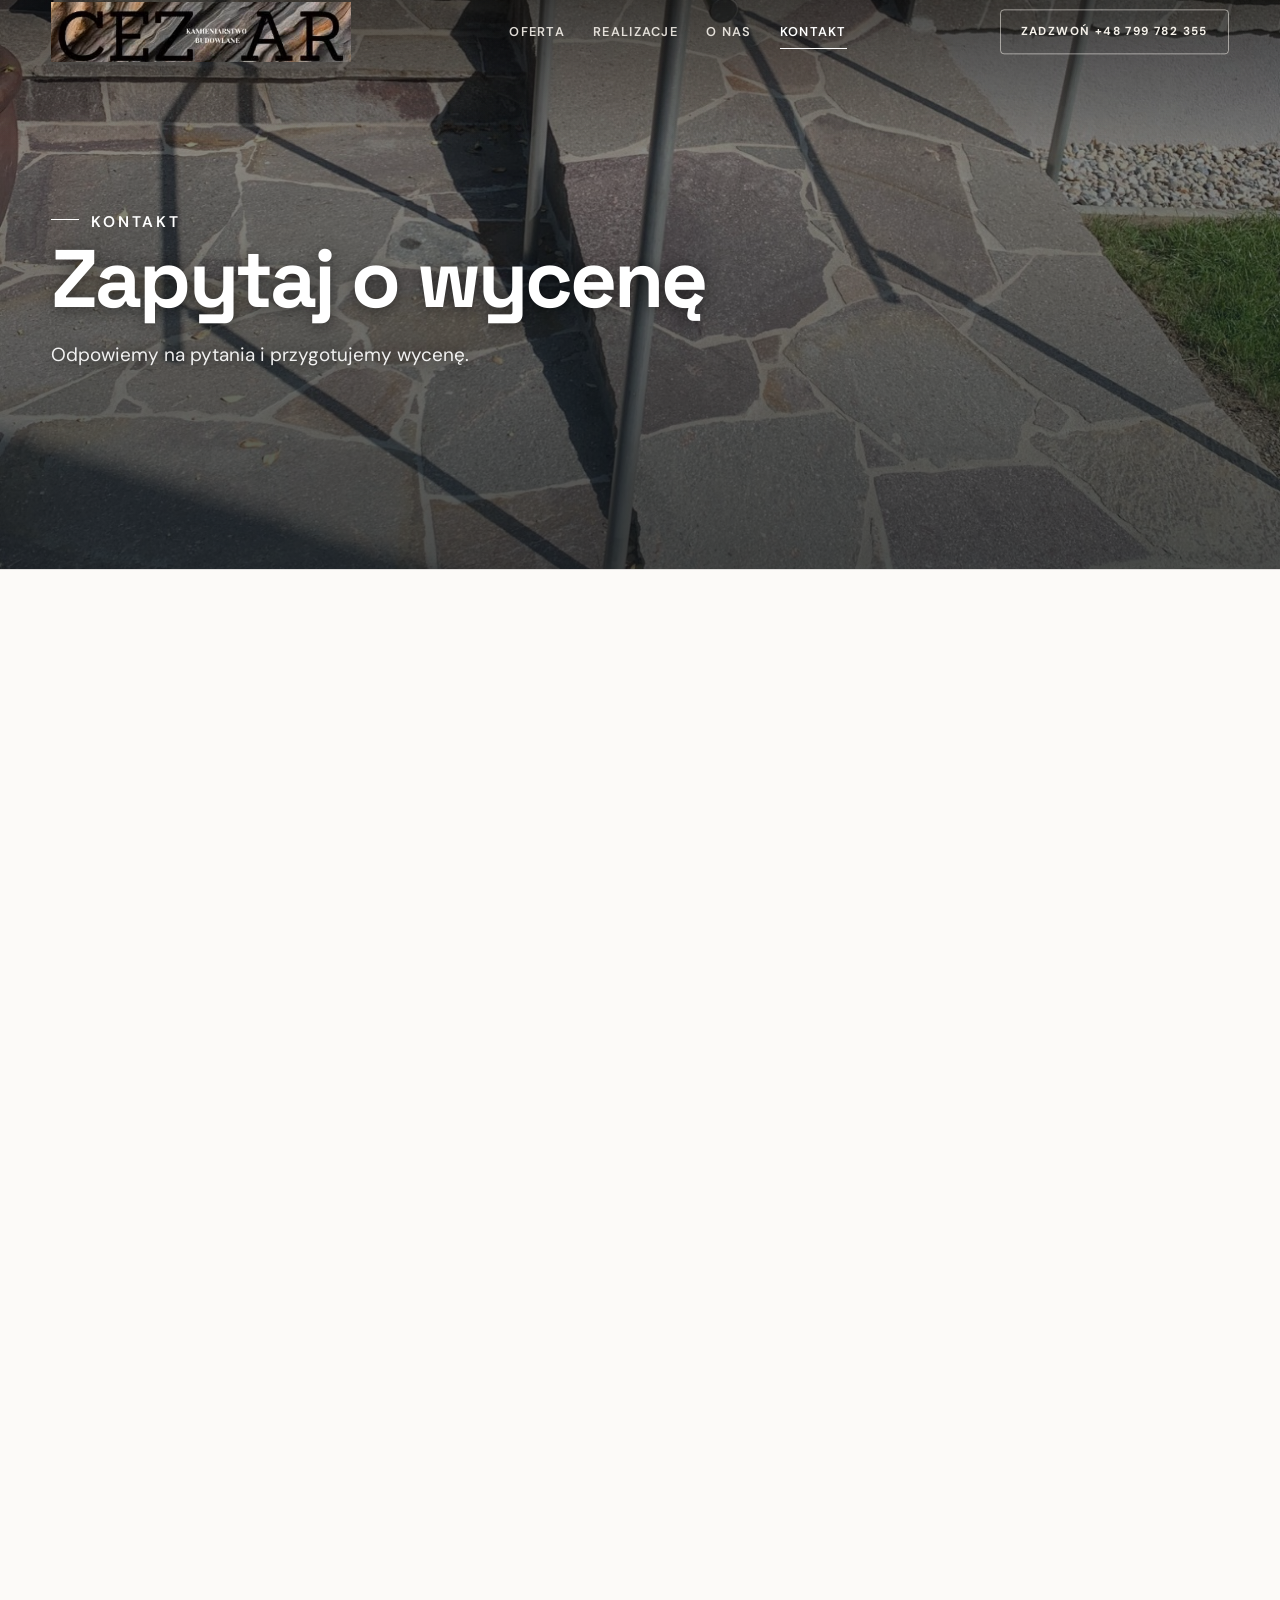
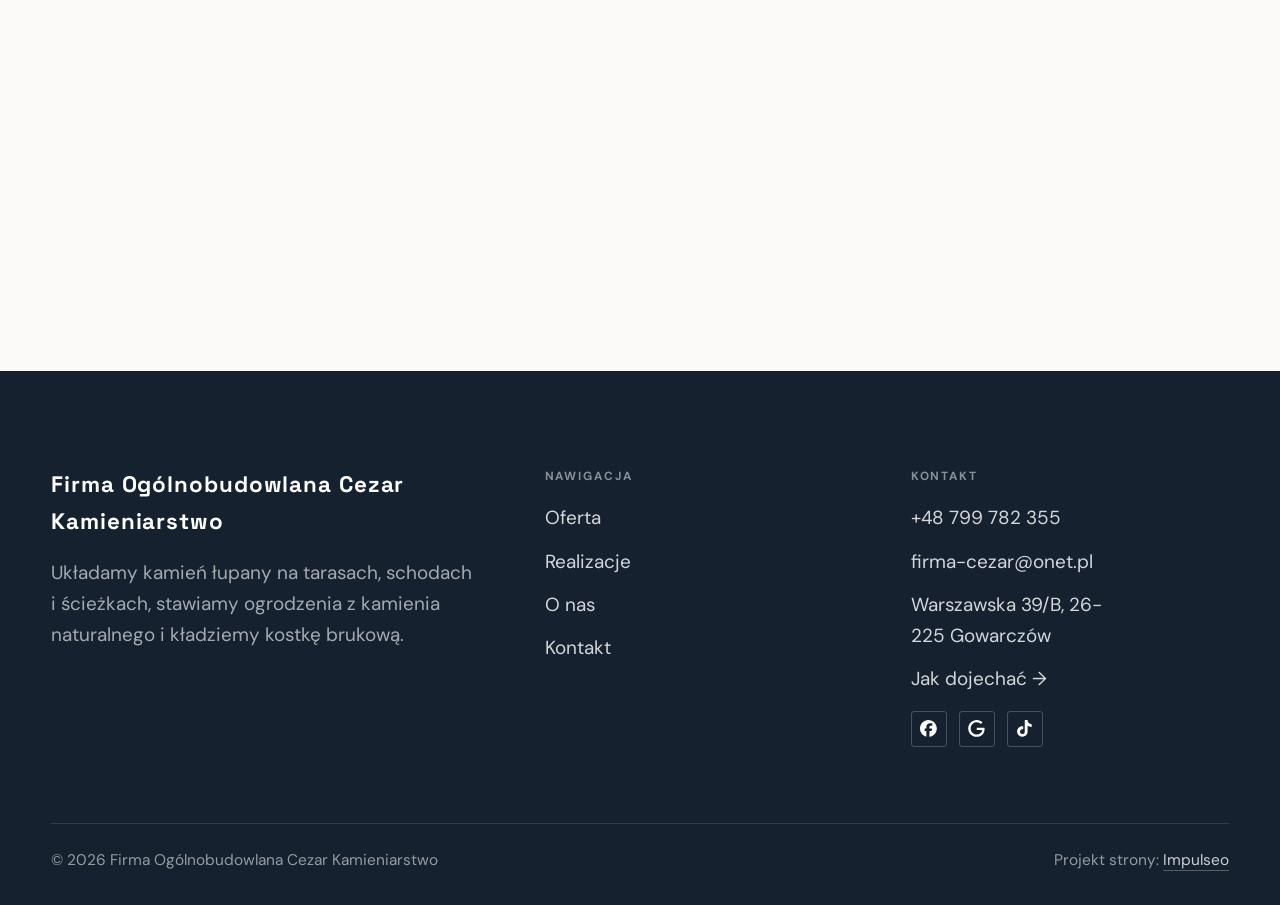
==== kontakt.html @ d4492fe6 "Strona demo: firma-ogolnobudowlana-cezar-kamieniarstwo" ====
<!DOCTYPE html>
<html lang="pl">
<head>
<meta charset="UTF-8">
<meta name="viewport" content="width=device-width, initial-scale=1.0">
<title>Kontakt - Firma Ogólnobudowlana Cezar Kamieniarstwo</title>
<meta name="description" content="Kontakt Firma Ogólnobudowlana Cezar Kamieniarstwo - Warszawska 39/B, 26-225 Gowarczów">
<link rel="canonical" href="https://kris20032.github.io/firma-ogolnobudowlana-cezar-kamieniarstwo/kontakt.html">
<meta name="robots" content="noindex, nofollow">
<meta property="og:type" content="website">
<meta property="og:locale" content="pl_PL">
<meta property="og:site_name" content="Firma Ogólnobudowlana Cezar Kamieniarstwo">
<meta property="og:title" content="Kontakt - Firma Ogólnobudowlana Cezar Kamieniarstwo">
<meta property="og:description" content="Kontakt Firma Ogólnobudowlana Cezar Kamieniarstwo - Warszawska 39/B, 26-225 Gowarczów">
<meta property="og:url" content="https://kris20032.github.io/firma-ogolnobudowlana-cezar-kamieniarstwo/kontakt.html">
<meta property="og:image" content="https://kris20032.github.io/firma-ogolnobudowlana-cezar-kamieniarstwo/img/og.jpg">
<meta property="og:image:width" content="1200">
<meta property="og:image:height" content="630">
<meta name="twitter:card" content="summary_large_image">
<link rel="preconnect" href="https://fonts.googleapis.com">
<link rel="preconnect" href="https://fonts.gstatic.com" crossorigin>
<link href="https://fonts.googleapis.com/css2?family=Space+Grotesk:wght@500;600;700&family=DM+Sans:opsz,wght@9..40,400;9..40,500;9..40,600&display=swap" rel="stylesheet">
<link rel="stylesheet" href="assets/styles.css?v=8db942ab">
</head>
<body>

<header class="nav">
  <div class="wrap nav-inner">
    <a class="brand brand-has-logo" href="index.html"><img class="brand-logo" src="img/logo.png" alt="Firma Ogólnobudowlana Cezar Kamieniarstwo" width="968" height="194" decoding="async"></a>
    <nav class="nav-links">
      <a href="oferta.html">Oferta</a>
      <a href="realizacje.html">Realizacje</a>
      <a href="o-nas.html">O nas</a>
      <a href="kontakt.html" class="active" aria-current="page">Kontakt</a>
      <a href="tel:+48799782355" class="btn btn-accent">Zadzwoń +48 799 782 355</a>
    </nav>
    <button class="nav-toggle" aria-label="Menu"><span></span><span></span><span></span></button>
  </div>
</header>

<main>
<section class="pagehead">
  <img src="img/ph4.jpg" alt="Firma Ogólnobudowlana Cezar Kamieniarstwo - Zapytaj o wycenę" width="1536" height="960" decoding="async">
  <div class="wrap">
    <span class="eyebrow">Kontakt</span>
    <h1>Zapytaj o wycenę</h1>
    <p>Odpowiemy na pytania i przygotujemy wycenę.</p>
  </div>
</section>
<section>
  <div class="wrap contact-grid">
    <div class="reveal">
      <span class="eyebrow">Dane kontaktowe</span>
      <h2 style="margin:var(--space-4) 0 var(--space-6)">Firma Ogólnobudowlana Cezar Kamieniarstwo</h2>
      <div class="info-list">
        <div class="info-row"><div class="ic"><svg class="ico-tel" width="16" height="16" viewBox="0 0 24 24" fill="none" aria-hidden="true"><path d="M6.6 10.8a15.5 15.5 0 0 0 6.6 6.6l2.2-2.2a1 1 0 0 1 1-.24 11.4 11.4 0 0 0 3.6.58 1 1 0 0 1 1 1V20a1 1 0 0 1-1 1A17 17 0 0 1 3 4a1 1 0 0 1 1-1h3.5a1 1 0 0 1 1 1c0 1.25.2 2.46.58 3.6a1 1 0 0 1-.25 1l-2.23 2.2Z" fill="currentColor"/></svg></div><div><div class="lbl">Telefon</div><a class="val" href="tel:+48799782355">+48 799 782 355</a></div></div>
        <div class="info-row"><div class="ic"><svg class="ico-mail" width="16" height="16" viewBox="0 0 24 24" fill="none" aria-hidden="true"><rect x="3.2" y="5.5" width="17.6" height="13" rx="1.6" stroke="currentColor" stroke-width="1.6"/><path d="M4 7l8 6 8-6" stroke="currentColor" stroke-width="1.6" stroke-linecap="round" stroke-linejoin="round"/></svg></div><div><div class="lbl">E-mail</div><a class="val" href="mailto:firma-cezar@onet.pl">firma-cezar@onet.pl</a></div></div>
        <div class="info-row"><div class="ic"><svg class="ico-pin" width="16" height="16" viewBox="0 0 24 24" fill="none" aria-hidden="true"><path d="M12 21s7-6.1 7-11.5A7 7 0 0 0 5 9.5C5 14.9 12 21 12 21Z" stroke="currentColor" stroke-width="1.6" fill="none"/><circle cx="12" cy="9.5" r="2.4" fill="currentColor"/></svg></div><div><div class="lbl">Adres</div><div class="val">Warszawska 39/B, 26-225 Gowarczów</div></div></div>
      </div>
    </div>
    <div class="reveal">
      <form class="form" action="https://formsubmit.co/firma-cezar@onet.pl" method="POST">
        <input type="hidden" name="_subject" value="Zapytanie ze strony Firma Ogólnobudowlana Cezar Kamieniarstwo">
        <input type="hidden" name="_captcha" value="false">
        <input type="hidden" name="_template" value="table">
        <div class="fld"><label for="name">Imię / firma</label><input id="name" name="name" type="text" placeholder="np. Jan Kowalski" required></div>
        <div class="fld"><label for="email">E-mail</label><input id="email" name="email" type="email" placeholder="adres@email.pl" required></div>
        <div class="fld"><label for="phone">Telefon</label><input id="phone" name="phone" type="tel" placeholder="+48 ..."></div>
        <div class="fld"><label for="msg">Czego dotyczy zapytanie?</label><textarea id="msg" name="message" placeholder="Napisz krótko, w czym możemy pomóc" required></textarea></div>
        <button type="submit" class="btn btn-accent" style="width:100%;justify-content:center">Wyślij zapytanie <span class="arr">→</span></button>
        <p class="note">Wiadomość trafi bezpośrednio do nas. Można też zadzwonić: +48 799 782 355.</p>
      </form>
    </div>
  </div>
</section>
<section style="padding-top:0">
  <div class="wrap reveal">
    <iframe class="map" title="Firma Ogólnobudowlana Cezar Kamieniarstwo - Gowarczów" src="https://maps.google.com/maps?q=51.2853944%2C20.440972&z=15&output=embed" loading="lazy" referrerpolicy="no-referrer-when-downgrade"></iframe>
  </div>
</section>
</main>

<footer>
  <div class="wrap">
    <div class="foot-grid">
      <div class="foot-brand">
        <div class="name">Firma Ogólnobudowlana Cezar Kamieniarstwo</div>
        <p>Układamy kamień łupany na tarasach, schodach i ścieżkach, stawiamy ogrodzenia z kamienia naturalnego i kładziemy kostkę brukową.</p>
      </div>
      <div class="foot-col">
        <h4>Nawigacja</h4>
        <a href="oferta.html">Oferta</a>
        <a href="realizacje.html">Realizacje</a>
        <a href="o-nas.html">O nas</a>
        <a href="kontakt.html">Kontakt</a>
      </div>
      <div class="foot-col">
        <h4>Kontakt</h4>
        <a href="tel:+48799782355">+48 799 782 355</a>
        <a href="mailto:firma-cezar@onet.pl">firma-cezar@onet.pl</a>
        <p>Warszawska 39/B, 26-225 Gowarczów</p>
        <a href="https://maps.google.com/?cid=1547100328100105745&g_mp=Cidnb29nbGUubWFwcy5wbGFjZXMudjEuUGxhY2VzLlNlYXJjaFRleHQQAhgEIAA" target="_blank" rel="noopener">Jak dojechać →</a>
      <div class="foot-soc">
        <a class="soc" href="https://www.facebook.com/p/Firma-Og%C3%B3lnobudowlana-Cezar-100077722001214/" target="_blank" rel="noopener" aria-label="Facebook - Firma Ogólnobudowlana Cezar Kamieniarstwo"><svg viewBox="0 0 24 24" aria-hidden="true" focusable="false"><path d="M9.101 23.691v-7.98H6.627v-3.667h2.474v-1.58c0-4.085 1.848-5.978 5.858-5.978.401 0 .955.042 1.468.103a8.68 8.68 0 0 1 1.141.195v3.325a8.623 8.623 0 0 0-.653-.036 26.805 26.805 0 0 0-.733-.009c-.707 0-1.259.096-1.675.309a1.686 1.686 0 0 0-.679.622c-.258.42-.374.995-.374 1.752v1.297h3.919l-.386 2.103-.287 1.564h-3.246v8.245C19.396 23.238 24 18.179 24 12.044c0-6.627-5.373-12-12-12s-12 5.373-12 12c0 5.628 3.874 10.35 9.101 11.647Z" fill="currentColor"/></svg></a>
        <a class="soc" href="https://maps.google.com/?cid=1547100328100105745&g_mp=Cidnb29nbGUubWFwcy5wbGFjZXMudjEuUGxhY2VzLlNlYXJjaFRleHQQAhgEIAA" target="_blank" rel="noopener" aria-label="Google - Firma Ogólnobudowlana Cezar Kamieniarstwo"><svg viewBox="0 0 24 24" aria-hidden="true" focusable="false"><path d="M12.48 10.92v3.28h7.84c-.24 1.84-.853 3.187-1.787 4.133-1.147 1.147-2.933 2.4-6.053 2.4-4.827 0-8.6-3.893-8.6-8.72s3.773-8.72 8.6-8.72c2.6 0 4.507 1.027 5.907 2.347l2.307-2.307C18.747 1.44 16.133 0 12.48 0 5.867 0 .307 5.387.307 12s5.56 12 12.173 12c3.573 0 6.267-1.173 8.373-3.36 2.16-2.16 2.84-5.213 2.84-7.667 0-.76-.053-1.467-.173-2.053H12.48z" fill="currentColor"/></svg></a>
        <a class="soc" href="https://www.tiktok.com/@firmacezar" target="_blank" rel="noopener" aria-label="TikTok - Firma Ogólnobudowlana Cezar Kamieniarstwo"><svg viewBox="0 0 24 24" aria-hidden="true" focusable="false"><path d="M12.525.02c1.31-.02 2.61-.01 3.91-.02.08 1.53.63 3.09 1.75 4.17 1.12 1.11 2.7 1.62 4.24 1.79v4.03c-1.44-.05-2.89-.35-4.2-.97-.57-.26-1.1-.59-1.62-.93-.01 2.92.01 5.84-.02 8.75-.08 1.4-.54 2.79-1.35 3.94-1.31 1.92-3.58 3.17-5.91 3.21-1.43.08-2.86-.31-4.08-1.03-2.02-1.19-3.44-3.37-3.65-5.71-.02-.5-.03-1-.01-1.49.18-1.9 1.12-3.72 2.58-4.96 1.66-1.44 3.98-2.13 6.15-1.72.02 1.48-.04 2.96-.04 4.44-.99-.32-2.15-.23-3.02.37-.63.41-1.11 1.04-1.36 1.75-.21.51-.15 1.07-.14 1.61.24 1.64 1.82 3.02 3.5 2.87 1.12-.01 2.19-.66 2.77-1.61.19-.33.4-.67.41-1.06.1-1.79.06-3.57.07-5.36.01-4.03-.01-8.05.02-12.07z" fill="currentColor"/></svg></a>
      </div>
      </div>
    </div>
    <div class="foot-bot">
      <span>© 2026 Firma Ogólnobudowlana Cezar Kamieniarstwo</span>
      <span>Projekt strony: <a class="foot-credit" href="https://impulseo.pl" target="_blank" rel="noopener">Impulseo</a></span>
    </div>
  </div>
</footer>
<div class="sticky-call"><a class="sc-call" href="tel:+48799782355"><svg class="ico-tel" width="16" height="16" viewBox="0 0 24 24" fill="none" aria-hidden="true"><path d="M6.6 10.8a15.5 15.5 0 0 0 6.6 6.6l2.2-2.2a1 1 0 0 1 1-.24 11.4 11.4 0 0 0 3.6.58 1 1 0 0 1 1 1V20a1 1 0 0 1-1 1A17 17 0 0 1 3 4a1 1 0 0 1 1-1h3.5a1 1 0 0 1 1 1c0 1.25.2 2.46.58 3.6a1 1 0 0 1-.25 1l-2.23 2.2Z" fill="currentColor"/></svg> Zadzwoń</a><a class="sc-quote" href="kontakt.html">Zobacz nasze realizacje</a></div>
<div class="demo-wazne" data-do="2026-11-16" data-cykl="3" hidden><svg class="dw-ico" width="13" height="13" viewBox="0 0 24 24" fill="none" aria-hidden="true"><circle cx="12" cy="12" r="8.6" stroke="currentColor" stroke-width="1.8"/><path d="M12 7.2V12l3.3 2" stroke="currentColor" stroke-width="1.8" stroke-linecap="round"/></svg><span class="dw-txt"></span></div>

<script src="assets/main.js"></script>
</body>
</html>
---- assets/styles.css ----
/* ============================================================
   STOLBASZ — premium, architektoniczny B2B fit-out
   Jasna paleta, zero brązu. System wg premium-web-craft.
   Projekt strony: Impulseo (impulseo.pl)
   ============================================================ */

:root{
  /* PALETA — jasna, architektoniczna, chłodna */
  --paper:#F4F6F8;          /* główne tło */
  --paper-2:#E7EBEF;        /* sekcje alternatywne (chłodny jasny szary) */
  --paper-3:#E7EBEF;        /* delikatne wypełnienia */
  --ink:#15212E;            /* tekst główny — chłodny grafit */
  --ink-soft:#243443;       /* nagłówki drugorzędne */
  --muted:#6B7785;          /* tekst poboczny */
  --line:rgba(21,33,46,.12);/* hairline */
  --accent:#E8A317;         /* stonowany petrol-slate — jedyny akcent */
  --accent-d:#C9870C;
  --accent-soft:rgba(232,163,23,.10);
  --dark:#15212E;           /* sekcje ciemne (stopka/CTA) */

  /* HOVER ZDJĘĆ — JEDEN standard dla całego silnika (decyzja K. 04.08.2026, artefakt z wariantami).
     AKTUALNE (K.+Szymon 09.08.2026, wybór z artefaktu 6 wariantów): zoom 1.05 przy 1.4s -
     przy tak długim czasie mocniejszy kadr NIE skacze, tylko „oddycha". Poprzedni standard
     (1.02 / .55s z 04.08) odbierany jako dynamiczny i szybki.
     Spoczynek lekko przygaszony, ale TYLKO tam, gdzie jest mysz (@media hover:hover) —
     na telefonie zdjęcia zostają w pełnej jasności. */
  --img-zoom:1.05;                   /* K.+Szymon 09.08: wariant F z artefaktu porównawczego */
  --img-rest:brightness(.95) saturate(.99);
  --img-hot:brightness(1.06) saturate(1.05);
  --img-dur:1.4s;                    /* K.+Szymon 09.08 (wariant F): powoli = elegancko */
  --img-ease:cubic-bezier(.16,.84,.44,1);  /* miękki ogon, efekt „oddychania" */

  /* ODSTĘPY — skala 4/8 */
  --space-1:4px; --space-2:8px; --space-3:12px; --space-4:16px; --space-5:24px;
  --space-6:32px; --space-7:48px; --space-8:64px; --space-9:96px; --space-10:128px;

  /* TYPOGRAFIA — fluid clamp() (skala podbita 16.07.2026: większe, czytelniejsze litery — uwaga Adama) */
  --text-sm:clamp(.9rem,.87rem + .12vw,1rem);
  --text-base:clamp(1.08rem,1.04rem + .18vw,1.2rem);
  --text-lg:clamp(1.24rem,1.15rem + .34vw,1.44rem);
  --text-h3:clamp(1.34rem,1.22rem + .55vw,1.66rem);
  --text-h2:clamp(2.1rem,1.66rem + 2.1vw,3.1rem);
  --text-h1:clamp(2.9rem,2.1rem + 4vw,5.1rem);

  /* PROMIENIE — architektoniczne, raczej ostre */
  --r-sm:3px; --r-md:6px; --r-lg:10px;

  /* RUCH */
  --ease:cubic-bezier(.25,.46,.45,.94); --dur:.24s;

  /* CIENIE — miękkie, warstwowe */
  --sh-sm:0 1px 2px rgba(16,24,32,.04), 0 2px 8px rgba(16,24,32,.05);
  --sh-md:0 2px 6px rgba(16,24,32,.05), 0 12px 28px -8px rgba(16,24,32,.12);
  --sh-lg:0 6px 14px rgba(16,24,32,.07), 0 26px 56px -18px rgba(16,24,32,.22);

  --hairline:1px solid var(--line);

  --font-display:'Space Grotesk','Inter',sans-serif;
  --font-body:'DM Sans','Inter',sans-serif;
}

*{box-sizing:border-box;margin:0;padding:0}
html{scroll-behavior:smooth}
body{
  font-family:var(--font-body);
  font-size:var(--text-base);
  line-height:1.65;
  color:var(--ink);
  background:var(--paper);
  -webkit-font-smoothing:antialiased;
  text-rendering:optimizeLegibility;
}
img{max-width:100%;height:auto;display:block}  /* height:auto = width/height z atrybutów trzyma proporcje (TOP#12) */
a{color:inherit;text-decoration:none}

.wrap{width:min(92%,1180px);margin-inline:auto}
section{padding-block:clamp(52px,6.5vw,96px)}

h1,h2,h3{font-family:var(--font-display);font-weight:700;line-height:1.08;letter-spacing:-.02em;color:var(--ink)}
h1{font-size:var(--text-h1);letter-spacing:-.035em}
h2{font-size:var(--text-h2);letter-spacing:-.025em}
h3{font-size:var(--text-h3)}
/* MIARA — długość wiersza. WCAG 2.2 SC 1.4.8: max 80 znaków; Butterick: 45–90.
   68ch daje realnie 72–78 znaków polskiego tekstu, czyli z zapasem pod granicą.
   Wcześniej limit miał TYLKO <p> — <li>, <blockquote> i <dd> nie miały żadnego,
   i to jedyny powód, dla którego 23 bloki na dwóch oddanych stronach jadą po
   83–106 znaków w wierszu (pomiar 07.08.2026, bramka `miara`).
   ⚠️ Listy i definicje ograniczamy TYLKO bez klasy: `ul`/`ol` z klasą to u nas
   układ (siatki kafli, menu), a nie tekst ciągły — tam miarę wyznacza układ. */
/* 60ch, nie 68ch (K. 10.08): po zmianie fontów na węższe kroje (DM Sans i spółka)
   w 68ch mieściło się ~90 znaków - bramka pikselowa słusznie zgłaszała przekroczenie
   granicy 80. Pomiar na żywej przeglądarce: 60ch = 90 znaków, 53ch = ~78 znaków, czyli normę WCAG 1.4.8. */
:root{ --miara:53ch }
p{max-width:min(100%,var(--miara))}
blockquote,
ul:not([class])>li, ol:not([class])>li,
dl:not([class])>dd{max-width:min(100%,var(--miara))}

/* ⚠️ Świadomie BEZ wyjątku `.tile p,.card p,.svc p{max-width:none}`, choć nasuwa się sam:
   te akapity BYŁY już ograniczone (stare `p{max-width:65ch}`), więc „wyjątek" nie odblokowałby
   niczego nowego — tylko ROZLUŹNIŁ stan sprzed zmiany na wszystkich demach naraz.
   `figcaption` żadna z reguł wyżej nie dotyczy, więc też nie potrzebuje zwolnienia. */

/* ŁAMANIE. `balance` wyrównuje długości wierszy w nagłówku, `pretty` pilnuje ostatniego
   wiersza akapitu, żeby nie został w nim jeden wyraz. Obsługiwane od Chrome 117 /
   Safari 17.5; starsze przeglądarki po prostu ignorują tę własność.
   `text-wrap:pretty` nie występowało dotąd ANI RAZ w silniku ani w repo klientów. */
h1,h2,h3,.lead,.lede{text-wrap:balance}
p,li,blockquote,dd{text-wrap:pretty}

.eyebrow{
  font-family:var(--font-body);
  font-size:var(--text-sm);
  font-weight:600;
  letter-spacing:.18em;
  text-transform:uppercase;
  color:var(--accent);
  display:inline-flex;align-items:center;gap:var(--space-3);
}
/* flex:none + margin-top = kreska trzyma się PIERWSZEJ linii. Wcześniej align-items:center
   centrowało ją względem całego bloku i przy zawinięciu (długi kicker typu
   „…WNĘTRZ · LESZNO · OD 2019") druga linia lądowała z brzydkim wcięciem. */
.eyebrow{align-items:flex-start}
.eyebrow>*,.eyebrow{text-wrap:balance}   /* dlugi kicker lamal sie na sierote typu samo „2019" w drugiej linii */
.eyebrow::before{content:"";width:28px;height:1px;background:var(--accent);display:inline-block;flex:none;margin-top:.62em}

.muted{color:var(--muted)}
.lead{font-size:var(--text-lg);line-height:1.55;color:var(--ink-soft);max-width:50ch}

/* ---------- BUTTONS ---------- */
.btn{
  display:inline-flex;align-items:center;gap:var(--space-2);
  font-weight:600;font-size:var(--text-sm);letter-spacing:.02em;
  padding:var(--space-4) var(--space-6);
  border-radius:var(--r-sm);
  transition:transform var(--dur) var(--ease),box-shadow var(--dur) var(--ease),background var(--dur) var(--ease);
  cursor:pointer;border:1px solid transparent;
}
.btn-accent{background:var(--accent);color:#fff;box-shadow:var(--sh-sm)}
.btn-accent:hover{background:var(--accent-d);transform:translateY(-2px);box-shadow:var(--sh-md)}
.btn-accent:active{transform:translateY(0);box-shadow:var(--sh-sm)}
.btn-ghost{background:transparent;color:var(--ink);border-color:var(--line)}
.btn-ghost:hover{border-color:var(--accent);color:var(--accent);transform:translateY(-2px)}
.btn-light{background:#fff;color:var(--ink);box-shadow:var(--sh-sm)}
.btn-light:hover{transform:translateY(-2px);box-shadow:var(--sh-md)}
.btn .arr{transition:transform var(--dur) var(--ease)}
.btn:hover .arr{transform:translateX(4px)}

/* ---------- NAV ---------- */
.nav{
  position:sticky;top:0;z-index:50;
  background:color-mix(in srgb,var(--paper) 88%,transparent);
  backdrop-filter:saturate(140%) blur(10px);
  border-bottom:var(--hairline);
}
.nav-inner{display:flex;align-items:center;justify-content:space-between;gap:var(--space-5);height:72px}
/* ANTY-NACHODZENIE (K. 05.08.2026): długa nazwa firmy + przycisk z pełnym numerem nie mieściły się w pasku
   i flex ściskał linki PONIŻEJ ich treści - "Kontakt" wchodził na ramkę "Zadzwoń +48 ...". Teraz ustępuje
   nazwa marki (skrót wielokropkiem), a menu i przycisk nigdy się nie kurczą ani nie zachodzą na siebie. */
.brand{display:flex;flex-direction:column;line-height:1;min-width:0;flex:0 1 auto}
.brand .name{font-family:var(--font-display);font-weight:800;font-size:1.35rem;letter-spacing:.04em;white-space:nowrap;overflow:hidden;text-overflow:ellipsis}
.brand .sub{font-size:.62rem;letter-spacing:.34em;text-transform:uppercase;color:var(--muted);margin-top:5px;white-space:nowrap;overflow:hidden;text-overflow:ellipsis}
.nav-links{display:flex;align-items:center;gap:var(--space-6);flex:0 0 auto}
.nav-links a{font-size:var(--text-sm);font-weight:500;color:var(--ink-soft);position:relative;padding-block:4px;white-space:nowrap;transition:color var(--dur) var(--ease)}
.nav-links a::after{content:"";position:absolute;left:0;bottom:0;width:0;height:1.5px;background:var(--accent);transition:width var(--dur) var(--ease)}
.nav-links a:hover,.nav-links a.active{color:var(--ink)}
.nav-links a:hover::after,.nav-links a.active::after{width:100%}
.nav-links .btn{padding:var(--space-2) var(--space-5)}
/* przyciski w nav: właściwy kolor (przebij .nav-links a) + bez podkreślenia */
.nav-links a.btn-accent{color:#fff}
.nav-links a.btn-ghost,.nav-links a.btn-light{color:var(--ink)}
/* CTA w pasku: NIE podkreślenie spod linków menu, ale ten sam przelatujący błysk,
   co na wszystkich innych przyciskach (zgłoszenie K. 13.08.2026 - „na hero jest efekt
   światła przechodzącego przez przycisk, na navbarze go nie ma, a mają być identyczne").
   Reguła `.nav-links a::after` jest silniejsza od `.btn::after`, więc trzeba jej
   geometrię wyzerować i wpisać połysk z nazwy - samo `display:none` gasiło efekt. */
.nav-links a.btn::after{
  display:block;content:"";position:absolute;inset:0;z-index:-1;pointer-events:none;
  width:auto;height:auto;border-radius:inherit;   /* kasuje geometrię podkreślenia (width:0;height:1.5px) */
  background:linear-gradient(100deg,transparent 32%,rgba(255,255,255,.20) 50%,transparent 68%);
  translate:-120% 0}
@media (prefers-reduced-motion:no-preference){
  .nav-links a.btn:hover::after{translate:120% 0;transition:translate .75s var(--mt-ease,cubic-bezier(.16,.84,.44,1))}
}
.nav-toggle{display:none;background:none;border:none;cursor:pointer;flex-direction:column;gap:5px;padding:8px}
.nav-toggle span{width:24px;height:2px;background:var(--ink);transition:var(--dur)}
/* Ciasny zakres MIĘDZY menu mobilnym a pełnym pulpitem: zbijamy odstępy i nazwę marki,
   żeby wszystko zmieściło się naturalnie, zanim w ogóle dojdzie do skracania wielokropkiem. */
@media(max-width:1280px) and (min-width:921px){
  .nav-links{gap:var(--space-4)}
  .nav-links .btn{padding:var(--space-2) var(--space-4)}
  .brand .name{font-size:1.15rem}
}

/* ---------- HERO (split) ---------- */
.hero{position:relative;overflow:hidden;border-bottom:var(--hairline)}
.hero-grid{display:grid;grid-template-columns:1.05fr .95fr;gap:clamp(24px,4vw,60px);align-items:center;
  padding-block:clamp(36px,4.5vw,64px)}
.hero-copy .eyebrow{margin-bottom:var(--space-5)}
.hero-copy h1{margin-bottom:var(--space-5)}
.hero-copy .lead{margin-bottom:var(--space-7)}
.hero-actions{display:flex;flex-wrap:wrap;gap:var(--space-4)}
.hero-art{position:relative;aspect-ratio:4/3;border-radius:var(--r-lg);overflow:hidden;box-shadow:var(--sh-lg)}
.hero-art img{width:100%;height:100%;object-fit:cover}
.hero-art::after{content:"";position:absolute;inset:0;background:linear-gradient(180deg,transparent 55%,rgba(18,24,28,.28))}
.hero-badge{position:absolute;left:var(--space-5);bottom:var(--space-5);z-index:2;
  background:rgba(252,252,251,.94);backdrop-filter:blur(4px);
  border-radius:var(--r-md);padding:var(--space-4) var(--space-5);box-shadow:var(--sh-md);max-width:78%}
.hero-badge strong{display:block;font-family:var(--font-display);font-size:1rem;letter-spacing:-.01em}
.hero-badge span{font-size:var(--text-sm);color:var(--muted)}

/* ---------- HERO duży / kinowy (strona główna) ---------- */
.hero-cine{position:relative;min-height:clamp(560px,82vh,840px);min-height:clamp(560px,82svh,840px);display:flex;align-items:center;overflow:hidden;border-bottom:var(--hairline)}
.hero-cine>img{position:absolute;inset:0;width:100%;height:100%;object-fit:cover;z-index:0}
.hero-cine::after{content:"";position:absolute;inset:0;z-index:1;
  background:linear-gradient(95deg,rgba(13,18,23,.86) 0%,rgba(13,18,23,.64) 32%,rgba(13,18,23,.24) 62%,rgba(13,18,23,.04) 100%)}
.hero-cine .wrap{position:relative;z-index:2;padding-block:var(--space-8)}
.hero-cine .hero-copy{max-width:660px}
.hero-cine .eyebrow{color:#fff;margin-bottom:var(--space-5)}
.hero-cine .eyebrow::before{background:#fff}
.hero-cine h1{color:#fff;margin-bottom:var(--space-5);font-size:clamp(2.9rem,2rem + 4.4vw,5.2rem);text-wrap:balance}
.hero-cine .lead{color:rgba(255,255,255,.92);max-width:48ch;margin-bottom:var(--space-7)}
.hero-cine .hero-actions{display:flex;flex-wrap:wrap;gap:var(--space-4)}
/* NISKIE OKNO (laptop z dokiem i paskami przeglądarki ma ~700-780 px wysokości widoku):
   H1 do 5.2rem + długi lead nie mieściły się i przyciski wypadały POD krawędź ekranu -
   klient widział stronę bez ani jednego CTA. Skalujemy w dół, zamiast przycinać treść. */
@media(min-width:821px) and (max-height:820px){
  .hero-cine{min-height:clamp(520px,94svh,780px)}
  .hero-cine .wrap{padding-block:var(--space-6)}
  .hero-cine h1{font-size:clamp(2.2rem,1.5rem + 2.6vw,3.6rem);margin-bottom:var(--space-4)}
  .hero-cine .eyebrow{margin-bottom:var(--space-4)}
  .hero-cine .lead{margin-bottom:var(--space-5);max-width:44ch}
}
@media(max-width:680px){
  .hero-cine{min-height:clamp(520px,76vh,640px);min-height:clamp(520px,76svh,640px);align-items:flex-end}
  .hero-cine::after{background:linear-gradient(0deg,rgba(13,18,23,.9) 6%,rgba(13,18,23,.45) 55%,rgba(13,18,23,.25) 100%)}
  .hero-cine .wrap{padding-bottom:var(--space-9)}
  /* TELEFON (~90% oglądających): lead potrafił zająć 8 linii i zepchnąć CTA poza pierwszy ekran.
     Zwężamy interlinię i skalę - treści nie ucinamy, bo to ona sprzedaje. */
  .hero-cine .lead{font-size:.98rem;line-height:1.5;margin-bottom:var(--space-5)}
  .hero-cine .eyebrow{font-size:.72rem;letter-spacing:.13em;margin-bottom:var(--space-4)}
  .hero-cine .eyebrow::before{width:20px}
  .hero-cine h1{margin-bottom:var(--space-4)}
}

/* full-bleed hero variant (podstrony) */
.pagehead{position:relative;min-height:46vh;min-height:46svh;display:flex;align-items:flex-end;overflow:hidden;border-bottom:var(--hairline)}
.pagehead img{position:absolute;inset:0;width:100%;height:100%;object-fit:cover}
/* 10.08.2026 (decyzja K.): mocniejsze przyciemnienie + cień pod tekstem. Bramka mierzyła na
   nagłówkach podstron 3,38-3,43:1 przy wymaganych 4,5 — jasne zdjęcie (hala, śnieg, niebo)
   podchodziło pod biały tekst. Zdjęcia klientów są różne, więc kontrast musi dawać WARSTWA,
   a nie szczęśliwy dobór kadru. */
.pagehead::after{content:"";position:absolute;inset:0;background:linear-gradient(180deg,rgba(18,24,28,.40),rgba(18,24,28,.76))}
.pagehead .wrap{position:relative;z-index:2;padding-block:var(--space-9);color:#fff}
.pagehead h1{color:#fff;max-width:18ch;text-shadow:0 2px 16px rgba(0,0,0,.55)}
.pagehead .eyebrow{color:#fff}
.pagehead .eyebrow::before{background:#fff}
.pagehead p{color:rgba(255,255,255,.92);margin-top:var(--space-4);max-width:54ch;text-shadow:0 1px 12px rgba(0,0,0,.5)}

/* ---------- STRIP (pasek skrótów / liczby) ---------- */
.strip{background:var(--dark);color:#fff}
/* PASEK HASEŁ — standard 04.08.2026 (decyzja K.): 5 haseł w JEDNYM rzędzie, tekst WYŚRODKOWANY,
   węższe marginesy boczne niż reszta strony (pasek ma iść szerzej), równe wysokości kolumn. */
.strip .wrap{width:min(96%,1440px);display:grid;grid-template-columns:repeat(5,1fr);
  gap:var(--space-5);padding-block:var(--space-7);align-items:stretch}
.strip .item .k{font-family:var(--font-display);font-size:clamp(1.05rem,.82rem + .85vw,1.55rem);
  font-weight:800;letter-spacing:-.02em;color:#fff;line-height:1.18;text-wrap:balance}
.strip .item .v{font-size:var(--text-sm);color:rgba(255,255,255,.66);margin-top:var(--space-2);line-height:1.4}
.strip .item{border-left:2px solid var(--accent);padding-inline:var(--space-4);
  text-align:center;display:flex;flex-direction:column;justify-content:center}
/* liczba kolumn = liczba haseł, żeby ostatnie nie zostawało samo w drugim rzędzie.
   Klasę n-N nadaje multipage.py; domyślnie (bez klasy) pasek jest 5-kolumnowy. */
.strip.n-2 .wrap{grid-template-columns:repeat(2,1fr)}
.strip.n-3 .wrap{grid-template-columns:repeat(3,1fr)}
.strip.n-4 .wrap{grid-template-columns:repeat(4,1fr);gap:var(--space-6)}
.strip.n-4 .item .k{font-size:clamp(1.3rem,1rem + 1.1vw,2rem)}
.strip.n-6 .wrap{grid-template-columns:repeat(6,1fr);gap:var(--space-4)}
.strip.n-6 .item .k{font-size:clamp(.98rem,.8rem + .7vw,1.35rem)}
/* równe łamanie: zamiast "długa linia + jedno słowo" obie linie zbliżonej długości */
.strip .item .k{text-wrap:balance}

/* ---------- SECTION HEAD ---------- */
.head{max-width:48rem;margin-bottom:var(--space-8)}
.head.center{margin-inline:auto;text-align:center}
.head .eyebrow{margin-bottom:var(--space-4)}
.head h2{margin-bottom:var(--space-4)}
.head p{color:var(--muted);font-size:var(--text-lg);line-height:1.55}
.head.center p{margin-inline:auto}

/* ---------- INTRO SPLIT ---------- */
.split{display:grid;grid-template-columns:.92fr 1.08fr;gap:clamp(28px,5vw,80px);align-items:center}
.split.rev{grid-template-columns:1.08fr .92fr}
.split.rev .split-art{order:-1}
.split-art{position:relative;aspect-ratio:5/4;border-radius:var(--r-lg);overflow:hidden;box-shadow:var(--sh-lg)}
.split-art img{width:100%;height:100%;object-fit:cover}
.split-copy h2{margin-bottom:var(--space-5)}
.split-copy p+p{margin-top:var(--space-4)}
.split-copy .btn{margin-top:var(--space-6)}

/* ---------- SERVICES (zakres) ---------- */
.svc-grid{display:grid;grid-template-columns:repeat(auto-fit,minmax(280px,1fr));gap:var(--space-5)}
.svc{background:#fff;border:var(--hairline);border-radius:var(--r-md);padding:var(--space-7) var(--space-6);
  transition:transform var(--dur) var(--ease),box-shadow var(--dur) var(--ease),border-color var(--dur) var(--ease);
  position:relative;overflow:hidden}
.svc::before{content:"";position:absolute;left:0;top:0;width:3px;height:0;background:var(--accent);transition:height var(--dur) var(--ease)}
.svc:hover{transform:translateY(-4px);box-shadow:var(--sh-md);border-color:transparent}
.svc:hover::before{height:100%}
.svc .ic{font-family:var(--font-display);font-size:.8rem;font-weight:700;letter-spacing:.12em;color:var(--accent);margin-bottom:var(--space-4)}
.svc h3{margin-bottom:var(--space-3);font-size:1.22rem}
.svc p{color:var(--muted);font-size:var(--text-base);line-height:1.6}

/* big detailed service rows */
.svc-row{display:grid;grid-template-columns:.8fr 1.2fr;gap:clamp(20px,4vw,60px);align-items:center;padding-block:var(--space-8)}
.svc-row+.svc-row{border-top:var(--hairline)}
.svc-row.rev{grid-template-columns:1.2fr .8fr}
/* Naprzemienny układ wierszy oferty: co drugi wiersz ma zdjęcie po PRAWEJ.
   Było `order:-1` — martwy kod, bo zdjęcie i tak jest pierwszym dzieckiem w HTML,
   więc wszystkie wiersze wyglądały identycznie (zdjęcie zawsze z lewej), a `rev`
   zmieniało tylko szerokość kolumn. Znalezione 29.07.2026 przy różnicowaniu kierunków
   animacji (pomiar pozycji: art.mid 390/502 przy row.mid 756 — zawsze lewa strona). */
.svc-row.rev .svc-row-art{order:2}
.svc-row-art{aspect-ratio:4/3;border-radius:var(--r-md);overflow:hidden;box-shadow:var(--sh-md)}
.svc-row-art img{width:100%;height:100%;object-fit:cover}
.svc-row h3{font-size:1.5rem;margin-bottom:var(--space-4)}
.svc-row .num{font-family:var(--font-display);font-size:.85rem;font-weight:700;letter-spacing:.14em;color:var(--accent);display:block;margin-bottom:var(--space-3)}
.svc-row ul{list-style:none;margin-top:var(--space-4);display:flex;flex-direction:column;gap:var(--space-2)}
.svc-row li{position:relative;padding-left:var(--space-5);color:var(--muted);font-size:var(--text-base)}
.svc-row li::before{content:"";position:absolute;left:0;top:.62em;width:8px;height:1px;background:var(--accent)}

/* ---------- GALLERY (realizacje) ---------- */
.gallery{display:grid;grid-template-columns:repeat(12,1fr);gap:var(--space-4);grid-auto-rows:200px}
/* GALERIA MASONRY — pionowe zdjęcia (portrety beauty/wellness) bez przycinania: kolumny, height auto */
.gallery-masonry{column-count:3;column-gap:var(--space-4)}
@media(max-width:900px){.gallery-masonry{column-count:2}}
@media(max-width:560px){.gallery-masonry{column-count:1}}
.gallery-masonry .m-tile{break-inside:avoid;margin:0 0 var(--space-4);padding:0;position:relative;overflow:hidden;border-radius:var(--r-md);border:1px solid var(--line)}
.gallery-masonry .m-tile img{width:100%;height:auto;display:block}
.gallery-masonry .m-tile .cap{position:absolute;left:0;right:0;bottom:0;padding:var(--space-4);color:#fff;background:linear-gradient(0deg,rgba(0,0,0,.55),transparent);font-size:var(--text-sm)}
.gallery-masonry .m-tile .cap small{display:block;font-weight:400;opacity:.78;letter-spacing:.04em;text-transform:uppercase;font-size:.66rem;margin-top:3px}
.tile{position:relative;overflow:hidden;border-radius:var(--r-md);box-shadow:var(--sh-sm);
  transition:transform var(--dur) var(--ease),box-shadow var(--dur) var(--ease)}
.tile img{width:100%;height:100%;object-fit:cover;
  transition:transform var(--img-dur) var(--img-ease),filter var(--img-dur) var(--img-ease)}
.tile:hover{box-shadow:var(--sh-md)}
.tile .cap{position:absolute;left:0;right:0;bottom:0;padding:var(--space-5) var(--space-4) var(--space-4);
  /* mocniejszy spad + cien pod tekstem: na JASNYCH zdjeciach klienta (biale fronty, sciany)
     slaby gradient dawal kontrast ~1.5:1 zamiast wymaganych 3.6:1 (bramka wygladu, 10.08.2026) */
  background:linear-gradient(transparent 10%,rgba(18,24,28,.55) 40%,rgba(18,24,28,.88) 68%,rgba(18,24,28,.99));color:#fff;
  text-shadow:0 1px 2px rgba(0,0,0,.85),0 2px 10px rgba(0,0,0,.55);
  font-size:var(--text-sm);font-weight:600;letter-spacing:.01em;
  opacity:0;transform:translateY(8px);transition:var(--dur) var(--ease)}
.tile:hover .cap{opacity:1;transform:translateY(0)}
.tile .cap small{display:block;font-weight:400;opacity:.78;letter-spacing:.04em;text-transform:uppercase;font-size:.66rem;margin-top:3px}
/* bento spans */
.t-wide{grid-column:span 6}
.t-tall{grid-column:span 6;grid-row:span 2}
.t-std{grid-column:span 6}
.t-third{grid-column:span 4}
.t-two3{grid-column:span 8}

/* ---------- TRUST / WIARYGODNOŚĆ ---------- */
.trust{background:var(--paper-2)}
.trust-grid{display:grid;grid-template-columns:repeat(auto-fit,minmax(240px,1fr));gap:var(--space-5);margin-top:var(--space-7)}
.trust-card{background:#fff;border-radius:var(--r-md);padding:var(--space-7) var(--space-6);box-shadow:var(--sh-sm);border-top:3px solid var(--accent)}
.trust-card .big{font-family:var(--font-display);font-size:clamp(1.8rem,1.3rem + 1.6vw,2.6rem);font-weight:800;letter-spacing:-.02em;color:var(--ink);line-height:1}
.trust-card h3{font-size:1.12rem;margin:var(--space-3) 0 var(--space-2)}
.trust-card p{color:var(--muted);font-size:var(--text-base);line-height:1.55}

/* ---------- CTA band ---------- */
.cta{background:var(--dark);color:#fff;position:relative;overflow:hidden}
/* telefon w CTA: na ciemnym tle biały (domyślnie), rodziny z JASNYM tłem CTA
   nadpisują to u siebie - wcześniej kolor siedział w stylu inline i wygrywał z rodziną. */
.cta .btn-ghost-cta{color:#fff;border-color:rgba(255,255,255,.3)}
.cta .wrap{display:grid;grid-template-columns:1.4fr .6fr;gap:var(--space-7);align-items:center;position:relative;z-index:2}
.cta h2{color:#fff;max-width:20ch}
.cta p{color:rgba(255,255,255,.74);margin-top:var(--space-4)}
.cta-actions{display:flex;flex-direction:column;gap:var(--space-3);align-items:flex-start}
.cta::before{content:"";position:absolute;right:-80px;top:-80px;width:360px;height:360px;border-radius:50%;
  background:radial-gradient(circle,var(--accent-soft),transparent 70%)}

/* ---------- CONTACT ---------- */
.contact-grid{display:grid;grid-template-columns:.85fr 1.15fr;gap:clamp(28px,4vw,56px);align-items:start}
.info-list{display:flex;flex-direction:column;gap:var(--space-2)}
.info-row{display:flex;gap:var(--space-4);align-items:flex-start;padding-block:var(--space-4);border-bottom:var(--hairline)}
.info-row .ic{flex:none;width:42px;height:42px;display:grid;place-items:center;border-radius:50%;
  background:var(--accent-soft);color:var(--accent);font-size:1.05rem}
.info-row .lbl{font-size:.72rem;letter-spacing:.14em;text-transform:uppercase;color:var(--muted)}
.info-row .val{font-weight:600;font-size:var(--text-base);margin-top:2px}
.info-row a.val:hover{color:var(--accent)}
.map{border:none;border-radius:var(--r-lg);box-shadow:var(--sh-md);width:100%;height:100%;min-height:380px;filter:grayscale(.2) contrast(1.02)}
.form{background:#fff;border:var(--hairline);border-radius:var(--r-lg);padding:clamp(24px,3vw,40px);box-shadow:var(--sh-sm)}
.form .fld{margin-bottom:var(--space-5)}
.form label{display:block;font-size:var(--text-sm);font-weight:600;margin-bottom:var(--space-2)}
.form input,.form textarea{width:100%;font-family:inherit;font-size:var(--text-base);color:var(--ink);
  padding:var(--space-4);border:var(--hairline);border-radius:var(--r-sm);background:var(--paper);transition:border-color var(--dur)}
.form input:focus,.form textarea:focus{outline:none;border-color:var(--accent);background:#fff}
.form textarea{resize:vertical;min-height:120px}
.form .note{font-size:var(--text-sm);color:var(--muted);margin-top:var(--space-3)}

/* ---------- FOOTER ---------- */
footer{background:var(--dark);color:#fff;padding-block:var(--space-9) var(--space-6)}
.foot-grid{display:grid;grid-template-columns:1.4fr 1fr 1fr;gap:var(--space-7);margin-bottom:var(--space-8)}
.foot-brand .name{font-family:var(--font-display);font-weight:800;font-size:1.4rem;letter-spacing:.04em}
.foot-brand p{color:rgba(255,255,255,.62);margin-top:var(--space-4);font-size:var(--text-base);max-width:38ch}
.foot-col h4{font-size:.74rem;letter-spacing:.16em;text-transform:uppercase;color:rgba(255,255,255,.5);margin-bottom:var(--space-4)}
.foot-col a,.foot-col p{display:block;color:rgba(255,255,255,.82);font-size:var(--text-base);margin-bottom:var(--space-3)}
.foot-col a:hover{color:#fff}
.foot-bot{border-top:1px solid rgba(255,255,255,.12);padding-top:var(--space-5);display:flex;justify-content:space-between;flex-wrap:wrap;gap:var(--space-3);
  font-size:var(--text-sm);color:rgba(255,255,255,.55)}
.foot-bot a:hover{color:#fff}
/* Podpis w stopce = klikalny link do impulseo.pl (31.07.2026). Ma być WIDOCZNIE klikalny,
   ale nie krzyczeć - stąd sam kolor jaśniejszy + delikatne podkreślenie na najeździe. */
.foot-bot a.foot-credit{color:rgba(255,255,255,.78);text-decoration:none;border-bottom:1px solid rgba(255,255,255,.28)}
.foot-bot a.foot-credit:hover{color:#fff;border-bottom-color:#fff}

/* ---------- REVEAL ---------- */
.reveal{opacity:0;transform:translateY(22px);transition:opacity .6s var(--ease),transform .6s var(--ease)}
.reveal.in{opacity:1;transform:none}

/* ---------- RESPONSIVE ---------- */
@media(max-width:920px){
  .hero-grid,.split,.split.rev,.svc-row,.svc-row.rev,.cta .wrap,.contact-grid,.foot-grid{grid-template-columns:1fr}
  .split.rev .split-art,.svc-row.rev .svc-row-art{order:0}
  .hero-art{aspect-ratio:16/10;max-height:420px}
  .strip .wrap,.strip.n-2 .wrap,.strip.n-3 .wrap,.strip.n-4 .wrap,.strip.n-6 .wrap{grid-template-columns:repeat(2,1fr);gap:var(--space-6)}
  .strip .item .k,.strip.n-6 .item .k{font-size:clamp(1.3rem,1.1rem + 1vw,2rem)}
  .gallery{grid-auto-rows:180px}
  .t-wide,.t-tall,.t-std,.t-third,.t-two3{grid-column:span 6}
  .t-tall{grid-row:span 1}
  .cta-actions{flex-direction:row;flex-wrap:wrap}
  .foot-grid{gap:var(--space-6)}
}
@media(max-width:680px){
  .nav-links{position:fixed;inset:72px 0 auto 0;background:var(--paper);flex-direction:column;align-items:stretch;
    gap:0;padding:var(--space-4) 6%;border-bottom:var(--hairline);box-shadow:var(--sh-md);
    transform:translateY(-120%);transition:transform var(--dur) var(--ease)}
  .nav-links.open{transform:translateY(0)}
  .nav-links a{padding-block:var(--space-4);border-bottom:var(--hairline)}
  .nav-links .btn{margin-top:var(--space-3);justify-content:center}
  .nav-toggle{display:flex}
  .strip .wrap,.strip.n-2 .wrap,.strip.n-3 .wrap,.strip.n-4 .wrap,.strip.n-6 .wrap{grid-template-columns:1fr}
  .gallery{grid-template-columns:repeat(6,1fr)}
  .foot-grid{grid-template-columns:1fr}
}
@media(prefers-reduced-motion:reduce){
  /* audyt 09.08 TOP#14: samo skrócenie duration przy animacji INFINITE = stroboskop
     (pętla .01ms miga ekranem); iteration-count:1 gasi pętlę naprawdę. Pseudoelementy
     też - tła hero (gastro/studio) animują ::before/img, blanket na * ich nie łapał. */
  *,*::before,*::after{animation-duration:.01ms!important;animation-iteration-count:1!important;animation-delay:0s!important;transition:none!important}
  .reveal{opacity:1!important;transform:none!important}
  html{scroll-behavior:auto}
}

/* ============================================================
   PREMIUM LAYER — destylat deep-researchu branż (anty-AI, spokój).
   Zmienne STOLBASZ (--accent/--ink/--paper/--line/--dark). Ruch ledwo
   zauważalny, krzywa cubic-bezier(.16,.84,.44,1); prefers-reduced-motion
   pokryte blanketem wyżej. Karty hairline zamiast cieni = #1 sygnał „nie-AI".
   ============================================================ */

/* więcej oddechu między sekcjami (liderzy: 110-130px) */
section{padding-block:clamp(64px,8vw,128px)}

/* 1) Aksamitny reveal — dłuższa, miękka krzywa zamiast „skoku" */
.reveal{transition:opacity .9s cubic-bezier(.16,.84,.44,1),transform .9s cubic-bezier(.16,.84,.44,1);will-change:opacity,transform}
/* stagger TYLKO w galerii (tam pozycja = porządek dzieci) */
.gallery .reveal:nth-child(2){transition-delay:.07s}
.gallery .reveal:nth-child(3){transition-delay:.14s}
.gallery .reveal:nth-child(4){transition-delay:.21s}
.gallery .reveal:nth-child(5){transition-delay:.28s}
.gallery .reveal:nth-child(6){transition-delay:.35s}

/* 2) Hero STATYCZNY na .hero-cine — Ken Burns CAŁKIEM WYŁĄCZONY 26.06 (3. zgłoszenie Szymona).
   GENEZA: animowanie scale na <img> hero z teksturami (cegły/framugi) re-samplinguje obraz
   klatka po klatce → na części ekranów drobne drganie/shimmer = „heroshot się trzęsie".
   translateY usunięto wcześniej, scale-only + will-change/GPU NIE wystarczyły do GWARANCJI gładkości.
   Krzysztof zażądał pewności („make sure, że błąd się nie pojawi") > efekt. Zero animacji = 0% drgania.
   Delikatny zoom zostaje TYLKO w pełnoekranowych hero gastro/studio (hg-bg/hs-bg — tło, inny
   mechanizm, chwalone, nigdy nie zgłaszane). NIE wracać do KB na .hero-cine bez realnego testu
   na sprzęcie klienta — to ryzyko regresji „trzęsienia”. */
/* BEZPIECZNY "wow" na hero = jednorazowy FADE-IN (opacity), nie zoom.
   opacity nie dotyka bitmapy → gładkie na KAŻDYM zdjęciu/ekranie/GPU, zero ryzyka migotania.
   Geometryczny ruch (scale/translate) na .hero-cine jest ZAKAZANY (bramka pilnuje). */
@keyframes heroFade{from{opacity:0}to{opacity:1}}
.hero-cine>img{transform:none;animation:heroFade 1.1s ease-out both}

/* 3) Akcentowy hairline pod nagłówkiem sekcji, który „rysuje się" przy wejściu */
.head h2{position:relative;padding-bottom:18px}
.head h2::after{content:"";position:absolute;left:0;bottom:0;height:1px;width:0;background:var(--accent);transition:width 1s cubic-bezier(.16,.84,.44,1) .15s}
.head.center h2::after{left:50%;transform:translateX(-50%)}
.head.reveal.in h2::after,.head.center.reveal.in h2::after{width:54px}

/* 4) Karty HAIRLINE zamiast cieni/zaokrągleń (najmocniejszy anty-AI detal) */
.svc{background:transparent;border:1px solid var(--line);border-radius:var(--r-sm);box-shadow:none}
.svc:hover{box-shadow:none;border-color:var(--accent);transform:translateY(-3px)}
.trust-card{background:transparent;box-shadow:none;border:1px solid var(--line);border-top:2px solid var(--accent);border-radius:var(--r-sm)}
.tile{box-shadow:none;border-radius:var(--r-sm)}
.tile:hover{box-shadow:none}

/* 5) Sticky-nav kondensuje się po przewinięciu (sygnał dopracowania) */
.nav{transition:box-shadow .4s ease,background .4s ease}
.nav.is-stuck{box-shadow:0 1px 0 var(--line),0 14px 30px -24px rgba(0,0,0,.45)}
.nav-inner{transition:height .35s var(--ease)}
.nav.is-stuck .nav-inner{height:60px}

/* 6) MANIFESTO — pełnoekranowy cytat-bohater (zastępuje generyczne „Dlaczego my") */
.manifesto{background:var(--paper-2);text-align:center}
.manifesto .wrap{max-width:60rem}
.manifesto p{font-family:var(--font-display);font-style:italic;font-size:clamp(1.6rem,1rem + 2.4vw,2.8rem);line-height:1.32;color:var(--ink-soft);margin-inline:auto;max-width:26ch;position:relative;padding-top:var(--space-8)}
.manifesto p::before{content:"";position:absolute;top:0;left:50%;transform:translateX(-50%);width:54px;height:1px;background:var(--accent)}
.manifesto p span{color:var(--accent);font-style:italic}

/* 7) GATEWAYS — 3 duże bramy-zdjęcia (zamiast paska menu usług) */
.gateways{display:grid;grid-template-columns:repeat(3,1fr);gap:var(--space-4)}
.gateway{position:relative;aspect-ratio:3/4;overflow:hidden;border-radius:var(--r-sm);display:block}
.gateway img{width:100%;height:100%;object-fit:cover;
  transition:transform var(--img-dur) var(--img-ease),filter var(--img-dur) var(--img-ease)}
.gateway::after{content:"";position:absolute;inset:0;background:linear-gradient(180deg,transparent 38%,rgba(18,24,28,.74))}
/* ===== HOVER ZDJĘĆ — jedno miejsce dla WSZYSTKICH kafli ze zdjęciem (K. 04.08.2026) ===== */
@media(hover:hover){
  .tile img,.gateway img,.m-tile img{filter:var(--img-rest)}
  .tile:hover img,
  .gateway:hover img,
  .m-tile:hover img{transform:scale(var(--img-zoom));filter:var(--img-hot)}
}
.m-tile img{transition:transform var(--img-dur) var(--img-ease),filter var(--img-dur) var(--img-ease)}
.gateway .g-ttl{position:absolute;left:0;right:0;bottom:0;z-index:2;padding:var(--space-6) var(--space-5);color:#fff;font-family:var(--font-display);font-size:1.45rem;letter-spacing:-.01em;line-height:1.15}
.gateway .g-ttl small{display:block;font-family:var(--font-body);font-size:var(--text-sm);font-weight:400;opacity:.82;letter-spacing:.03em;margin-top:5px}
@media(max-width:760px){.gateways{grid-template-columns:1fr}.gateway{aspect-ratio:16/10}}

/* 8) LOGO klienta w nagłówku (gdy podane --logo) */
/* 52px domyślnie (feedback Bartka 06.07.2026: 40px ginęło, uwaga padła 3x; ~56px sprawdzone na żywym demie anna-borowiec-makeup) */
.brand-logo{height:64px;width:auto;max-width:300px;object-fit:contain;display:block}
.nav.is-stuck .brand-logo{height:52px}
@media(max-width:680px){.brand-logo{height:46px;max-width:210px}}


/* === RWD: nagłówki na wąskich ekranach (dodane 17.07.2026 razem z fixem clamp) ===
   Po przywróceniu działania clamp() dolna granica --text-h1 (2.9rem) rozpychała
   dokument przy długich polskich słowach na telefonach. Tu ją zjeżdżamy. */
@media (max-width:560px){
  :root{
    --text-h1:clamp(1.9rem, 1.15rem + 4.4vw, 2.7rem);
    --text-h2:clamp(1.5rem, 1rem + 3vw, 2.1rem);
  }
  .hero-cine h1{font-size:clamp(1.9rem, 1.15rem + 4.4vw, 2.7rem)}
  h1,h2{overflow-wrap:break-word}
}

/* GODZINY (godziny_grid z briefu) — dzień po lewej, godziny po prawej. Wcześniej BRAK stylu
   powodował sklejenie "Poniedziałek-Piątek8:00-20:00" (dodane 2026-07-21). Neutralne dla dem bez grafiku. */
.godz{display:flex;flex-direction:column;gap:2px;max-width:440px;margin-top:8px}
.godz-row{display:flex;justify-content:space-between;align-items:baseline;gap:24px;padding:10px 0;border-bottom:1px solid var(--line)}
.godz-row:last-child{border-bottom:0}
.godz-row b{font-weight:600;color:var(--ink)}
.godz-row span{color:var(--muted);white-space:nowrap}

/* === FAQ (lekcja 08.08.2026) ===
   Sekcja faq_klinika() trafia NIE tylko do rodziny „klinika" (multipage.py: także układ FACHOWCY),
   a style leżały wyłącznie w families/klinika.css — u hydraulika/dekarza FAQ renderowało się jako
   goła lista <details> z domyślnym trójkącikiem przeglądarki (wpadka: demo Instalatorstwo Gała).
   Dlatego baza. Rodzina może to nadpisać na wierzchu. */
.faq-list{max-width:48rem;margin:var(--space-8) auto 0;display:flex;flex-direction:column;gap:var(--space-3)}
.faq-item{border:1px solid var(--line);border-radius:var(--r-md);background:var(--paper);padding:var(--space-4) var(--space-5)}
.faq-item summary{font-family:var(--font-display);font-weight:600;color:var(--ink);cursor:pointer;list-style:none;display:flex;justify-content:space-between;gap:1rem}
.faq-item summary::-webkit-details-marker{display:none}
.faq-item summary::after{content:"+";color:var(--accent-d);font-weight:700;font-size:1.2rem;line-height:1}
.faq-item[open] summary::after{content:"-"}
.faq-item p{color:var(--ink-soft);font-size:var(--text-base);line-height:1.6;margin:var(--space-3) 0 0}

/* === LICZBA OPINII PRZY SEKCJI OPINII (08.08.2026, wzorzec irismeble.pl, decyzja K.) ===
   Trzy cytaty bez kontekstu czyta się jak „firma ma trzy opinie". Ta linijka mówi wprost,
   ile ich jest naprawdę - dane i tak przychodzą z reconu i szły dotąd wyłącznie do hero.
   Baza, nie rodzina: sekcja opinii renderuje się we WSZYSTKICH układach, a style opinii
   leżą per rodzina - bez tego u części rodzin linijka byłaby gołym tekstem (ta sama pułapka
   co z FAQ wyżej). Rodzina może nadpisać na wierzchu. */
.op-meta{
  text-align:center;margin:calc(var(--space-3) * -1) 0 var(--space-6);
  color:var(--muted);font-size:var(--text-base);letter-spacing:.01em;
}
.op-meta .ico-star{color:var(--accent-d);margin-right:2px}

/* --- licznik ważności DEMA (pomysł K. 09.08) - tylko wersje pokazowe --- */
.demo-wazne{position:fixed;top:calc(var(--nav-h, 64px) + 14px);right:14px;z-index:95;
  display:inline-flex;align-items:center;gap:.45em;
  background:rgba(21,25,28,.82);color:#fff;font-size:.72rem;font-weight:600;letter-spacing:.01em;
  padding:.42em .8em .42em .62em;border-radius:999px;backdrop-filter:saturate(140%) blur(8px);
  border:1px solid rgba(255,255,255,.14);box-shadow:0 10px 24px -14px rgba(0,0,0,.6);
  pointer-events:none;
  /* NIE pokazuje się przy wejściu (K. 09.08) - wjeżdża dopiero po zejściu z hero */
  opacity:0;transform:translateY(-10px);
  transition:opacity .7s var(--ease),transform .7s var(--ease)}
.demo-wazne.is-on{opacity:1;transform:none}
.demo-wazne .dw-ico{flex:none;opacity:.85}
.demo-wazne b{font-weight:700;font-variant-numeric:tabular-nums;color:#FFD9A3}
.demo-wazne .dw-zeg{font-variant-numeric:tabular-nums;font-feature-settings:"tnum";
  opacity:.72;margin-left:.15em;letter-spacing:.01em}
.demo-wazne.is-pilne{background:rgba(150,32,28,.9);border-color:rgba(255,255,255,.2)}
.demo-wazne .dw-pilne{color:#FFE0DE}
@media(max-width:820px){.demo-wazne{top:auto;bottom:70px;right:10px}}

/* --- pasek mini-opinii pod hero (audyt 09.08 TOP#27) - tylko przy realnych recenzjach --- */
.opinie-mini{padding-block:0;border-bottom:var(--hairline)}
.opinie-mini .om-row{display:grid;grid-template-columns:repeat(3,1fr);gap:var(--space-6);padding-block:var(--space-5)}
.opinie-mini .om-item blockquote{font-size:var(--text-sm);color:var(--ink-soft);line-height:1.5;margin:0}
.opinie-mini .om-autor{display:block;margin-top:var(--space-2);font-size:.78rem;font-weight:600;color:var(--muted);letter-spacing:.04em}
@media(max-width:820px){.opinie-mini .om-row{grid-template-columns:1fr;gap:var(--space-4)}
  .opinie-mini .om-item:nth-child(n+3){display:none}}

/* --- AKCENT-TEKST (audyt 09.08 TOP#11/12, decyzja K.) ---------------------------
   Kolor firmowy jest jasny, dopóki nie musi być literą. --accent zostaje żywy
   (kreski, przyciski, pasek haseł); litera akcentowa na JASNYM tle bierze
   --accent-text (dokleja palette_auto; domyślnie accent-d). Tylko color -
   border/background/pseudo zostają żywe. Ciemna sekcja CTA = wyjątek. */
:root{--accent-text:var(--accent-d)}
.eyebrow, .svc .ic, .svc-row .num, .info-row .ic, .info-row a.val:hover,
.manifesto p span, .faq-item summary::after, .op-meta .ico-star, .op-star,
.fu-cta, .obszar-list li:hover, .btn-ghost:hover, .nav.nav-solid .brand .sub,
.proces-os .pc-cur, .os-on .proces-os .proces-line > li.os-done .pno { color:var(--accent-text) }
.cta .eyebrow { color:var(--accent) }

/* --- dostępność (audyt 09.08 TOP#23, podzbiór bezpieczny) --- */
html{scroll-padding-top:84px}                       /* kotwice nie chowają się pod sticky-nav */
:focus-visible{outline:2px solid var(--accent-text);outline-offset:2px}  /* widoczny fokus tylko z klawiatury */
main{display:block}

/* --- kafelek „Zobacz opinie w Google" (K. 09.08) - znak marki zamiast gołego linku --- */
.op-meta{text-align:center;max-width:none;margin-inline:auto}
.op-google{display:inline-flex;align-items:center;gap:.6em;
  padding:.62em 1.15em;border:1px solid var(--line);border-radius:999px;
  background:var(--paper);color:var(--ink);font-size:var(--text-sm);font-weight:600;
  transition:border-color var(--dur) var(--ease),box-shadow var(--dur) var(--ease),transform var(--dur) var(--ease)}
.op-google .op-g-ico{flex:none}                        /* oficjalny 4-kolorowy znak Google */
.op-google .arr{transition:transform var(--dur) var(--ease)}
.op-google:hover{border-color:var(--accent);box-shadow:var(--sh-sm);transform:translateY(-1px)}
.op-google:hover .arr{transform:translateX(3px)}

/* ============================================================
   HOVER KART I KAFLI - JEDEN STANDARD DLA WSZYSTKICH RODZIN (K. 10.08:
   „każde demo ma wyglądać tak premium"). Wcześniej premium-hover miała tylko
   rodzina fachowców (.fu-row), reszta rodzin renderowała karty bez reakcji.
   Zasada ta sama: reakcja NATYCHMIAST (0s), gaśnięcie łagodne; ledwie widoczne
   tło, kreska akcentu z lewej, strzałka rusza. Zero cieni-poduszek.
   ⛔ Świadomie POMIJAMY kafle ze zdjęciem (.tile/.gateway/.m-tile) - tam działa
   już zoom 1.05/1.4s i dokładanie ramek by go zabiło.
   ============================================================ */
.card, .svc, .gateway-txt, .menu-cat, .prod-card, .pak-card, .faq-item, .obj-tile{
  position:relative;transition:background .22s ease-out,border-color .22s ease-out}
.card::before, .menu-cat::before, .prod-card::before, .pak-card::before{
  content:"";position:absolute;left:0;top:0;bottom:0;width:3px;background:var(--accent);
  transform:scaleY(0);transform-origin:top;transition:transform .09s ease-out;border-radius:2px}
@media(hover:hover){
  .card:hover, .svc:hover, .menu-cat:hover, .prod-card:hover, .pak-card:hover{
    background:color-mix(in srgb,var(--accent) 9%,transparent);
    border-color:color-mix(in srgb,var(--accent) 45%,var(--line));
    transition-duration:0s}
  .card:hover::before, .menu-cat:hover::before,
  .prod-card:hover::before, .pak-card:hover::before{transform:scaleY(1)}
  .card:hover .arr, .svc:hover .arr, .menu-cat:hover .arr{transform:translateX(.3rem)}
}
.card .arr, .svc .arr, .menu-cat .arr{display:inline-block;transition:transform .1s ease-out}

/* ============================================================
   PLAKIETKA OPINII GOOGLE (K. 13.08.2026, wzór od Marcelego)
   Jedna forma we WSZYSTKICH układach hero (hg/hk/hs/ha/hd/tb/kt) zamiast
   gołego tekstu „★ Ocena 4,4 w Google · 7 opinii". Cudza ocena to najmocniejszy
   dowód zaufania na stronie - ma wyglądać jak odznaka, nie jak podpis.
   Tło i obwódka liczone z KOLORU TEKSTU, więc ta sama plakietka działa na
   ciemnym zdjęciu (biały napis → jasna mgiełka) i na jasnej sekcji (ciemny
   napis → delikatny szary). Zero osobnych wariantów do utrzymania.
   ============================================================ */
.g-badge{
  display:inline-flex;align-items:center;gap:.62em;
  padding:.52em 1em;border-radius:999px;
  background:color-mix(in srgb,currentColor 8%,transparent);
  border:1px solid color-mix(in srgb,currentColor 20%,transparent);
  -webkit-backdrop-filter:blur(6px);backdrop-filter:blur(6px);
  font-size:.98rem;line-height:1;font-weight:500;letter-spacing:.01em;
  white-space:nowrap;vertical-align:middle;max-width:100%}
.g-badge .gb-ico,.g-badge .gb-stars{flex:none}
.g-badge .gb-ocena{font-weight:700;font-size:1.08em;letter-spacing:.01em}
.g-badge .gb-txt{opacity:.92}
@media(max-width:560px){
  .g-badge{gap:.45em;padding:.45em .8em;font-size:.86rem}
  .g-badge .gb-stars{width:62px;height:12.4px}
  .g-badge .gb-ico{width:16px;height:16px}
}

/* === rodzina: fachowcy === */
/* ============================================================
   RODZINA: FACHOWCY (hydraulik/elektryk/remont/brukarstwo/ogrodzenia)
   Doklejane NA WIERZCH base.css. Dziedziczy paletę/fonty skórki (trade/elektryk).
   Filozofia: telefon-bohater + zaufanie + „bezpłatna wycena". Spokój, nie krzyk.
   (count-up i podwójny iframe mapy świadomie pominięte - krytyka blueprintu.)
   ============================================================ */

/* --- PROCES - oś „jak pracujemy" (podpis rodziny, czego nie ma w meblach) --- */
.proces{background:var(--paper-2)}
.proces-line{list-style:none;display:grid;grid-template-columns:repeat(4,1fr);gap:var(--space-5);position:relative;margin:0;padding:0}
.proces-line li{position:relative;padding-top:var(--space-7)}
.proces-line li::before{content:"";position:absolute;top:14px;left:0;right:0;height:1px;background:var(--line)}
.proces-line li:last-child::before{right:50%}
.proces-line li:first-child::before{left:50%}
.proces-line li::after{content:"";position:absolute;top:9px;left:calc(50% - 6px);width:11px;height:11px;border-radius:50%;background:var(--accent);box-shadow:0 0 0 4px var(--paper-2)}
.proces-line .pno{font-family:var(--font-display);font-weight:800;font-size:1.5rem;color:var(--accent);letter-spacing:-.02em;display:block;margin-bottom:var(--space-3);text-align:center}
.proces-line h3{font-size:1.1rem;margin-bottom:var(--space-2);text-align:center}
.proces-line p{color:var(--muted);font-size:var(--text-sm);line-height:1.5;text-align:center;max-width:26ch;margin-inline:auto}
@media(max-width:820px){
  .proces-line{grid-template-columns:1fr;gap:0}
  .proces-line li{padding:var(--space-5) 0 var(--space-5) var(--space-7)}
  .proces-line li::before{left:5px;right:auto;top:0;bottom:0;width:1px;height:auto}
  .proces-line li:first-child::before,.proces-line li:last-child::before{left:5px;right:auto}
  .proces-line li::after{top:var(--space-6);left:0}
  .proces-line .pno,.proces-line h3,.proces-line p{text-align:left;margin-inline:0}
}

/* --- OBSZAR DZIAŁANIA - lokalność (chipy z REALNEGO miasta, bez drugiego iframe) --- */
.obszar .head{text-align:center;margin-inline:auto}
.obszar .head .eyebrow{justify-content:center}
.obszar-list{list-style:none;display:flex;flex-wrap:wrap;justify-content:center;gap:var(--space-3);margin:0;padding:0;max-width:60rem;margin-inline:auto}
.obszar-list li{border:1px solid var(--line);border-radius:999px;padding:var(--space-2) var(--space-5);
  font-size:var(--text-sm);font-weight:600;color:var(--ink-soft);transition:border-color .24s var(--ease),color .24s var(--ease)}
.obszar-list li:hover{border-color:var(--accent);color:var(--accent)}
.obszar-list li.is-home{background:var(--accent);border-color:var(--accent);color:#fff}

/* --- STICKY-CALL - dolny pasek mobile (najważniejszy konwerter tej rodziny) --- */
.sticky-call{display:none}
@media(max-width:820px){
  .sticky-call{display:grid;grid-template-columns:1fr 1fr;gap:1px;position:fixed;left:0;right:0;bottom:0;z-index:90;
    background:var(--line);box-shadow:0 -6px 20px -10px rgba(0,0,0,.4);padding-bottom:env(safe-area-inset-bottom,0px);transition:transform .25s ease,opacity .25s ease}
  .sticky-call.schowany{transform:translateY(110%);opacity:0;pointer-events:none}
  .sticky-call a{padding:15px 8px;text-align:center;font-weight:700;font-size:.95rem;letter-spacing:.01em}
  .sc-call{background:var(--accent);color:#fff}
  .sc-quote{background:var(--paper);color:var(--ink)}
  body{padding-bottom:calc(64px + env(safe-area-inset-bottom,0px))}
}

/* --- Blok „Awaria? Dzwoń” (opcjonalny, hydraulik/elektryk) --- */
.awaria{background:var(--dark);color:#fff}
.awaria .wrap{display:flex;flex-wrap:wrap;align-items:center;justify-content:space-between;gap:var(--space-5);padding-block:var(--space-7)}
.awaria h3{color:#fff;font-size:clamp(1.3rem,1rem + 1.2vw,1.8rem)}
.awaria p{color:rgba(255,255,255,.72);margin-top:var(--space-2)}
.awaria .btn-accent{white-space:nowrap}

/* === CERTYFIKATY / CZYM PRACUJEMY (gated: renderuje sie tylko gdy brief poda certy/marki/gwarancja) - mocny lever dla dekarzy === */
.auto-marki .marki-list{display:flex;flex-wrap:wrap;justify-content:center;gap:clamp(.8rem,2.5vw,1.6rem);list-style:none;margin:var(--space-7) 0 0;padding:0}
.auto-marki .marki-list li{font-family:var(--font-display);text-transform:uppercase;letter-spacing:.12em;font-weight:600;
  font-size:clamp(.82rem,1.5vw,1rem);color:var(--ink-soft);padding:.5rem 1rem;border:1px solid var(--line);border-radius:var(--r-sm)}
.marki-gwar{text-align:center;color:var(--muted);font-size:var(--text-sm);margin-top:var(--space-6)}

/* ============================================================
   FAZA 3 - OSOBNY UKŁAD FACHOWCY (research wf_e4ed63db + krytyka z policzonym WCAG). Doklejane na wierzch.
   Tożsamość: ZAUFANIE + DUŻY TELEFON + DOWÓD. Dwublok hero (zdjęcie | lity panel), bezpośrednio, solidnie.
   ============================================================ */

/* --- P0 KONTRAST: bursztyn jako TEKST na jasnym = 2.0 FAIL (policzone). Naprawy (bursztyn->ciemny tekst / ink). --- */
.btn-accent{color:#14171c}                                  /* bursztyn + ciemny tekst = 8.28 PASS */
.sticky-call .sc-call{color:#14171c}                        /* sticky bursztyn + ciemny tekst */
.obszar-list li.is-home{background:var(--ink);border-color:var(--ink);color:#fff}  /* było bursztyn+biel 2.17 -> ink+biel 16.29 */
.proces-line .pno{color:var(--ink-soft)}                    /* numery procesu: było bursztyn 2.0 -> ink-soft (czytelne); kropka osi zostaje bursztyn (grafika) */

/* --- Ikona telefonu (uzywana w hero hf-phone-num; nav styluje silnik NAV NOBU) --- */
.ico-tel{vertical-align:-2px;margin-right:.3em}

/* === HERO FACHOWCY — WARIANT A „PEŁNY EKRAN" (wybór K. 27.07.2026; zastąpił dwublok 46%/54%).
   Powód zmiany: stary dwublok nie dobijał do końca ekranu (zostawał pusty pas nad promise-bar),
   zdjęcie było ucięte w wąski pasek, a dowód (ocena/gwarancja) siedział dopiero niżej w trust-bar.
   Teraz: zdjęcie na pełny ekran + gradient od lewej (tekst czytelny NIE przez wycięty panel,
   tylko przez policzony overlay), gigant-telefon, dowód w pierwszym ekranie.
   Zdjęcie zostaje PIERWSZYM dzieckiem sekcji (blur-guard + mobilny fallback). STATYCZNE, bez Ken Burns.
   Poprzednia wersja: fachowcy.css.bak-20260727-201952-przed-heroA === */
.hero-fach{position:relative;isolation:isolate;display:flex;align-items:center;
  min-height:clamp(560px,92vh,900px);min-height:clamp(560px,92svh,900px)}
.hf-photo{position:absolute;inset:0;width:100%;height:100%;object-fit:cover;display:block;
  background:var(--dark);z-index:-2}                          /* EAGER, bez animacji (zero janku) */
/* Gradient trzyma ciemno DO ~62% szerokości, bo dotąd sięga najdłuższa linia tekstu (.hf-inner 46rem).
   Wcześniejsza wersja jaśniała już od 34% i końcówki linii lądowały na jasnym tle. */
/* 08.08.2026 (lekcja 2026-08-08-010, K.: „czemu hero jest takie ciemne?"): zasłona rozjaśniona.
   Poprzednio 0.95→0.26 przykrywało CAŁY kadr i zdjęcie było ledwo widoczne — a lekcja 2026-08-06-004
   mówi wprost: „nigdy pełne przyciemnienie zdjęcia, zabija kadr". Teraz ciemno tylko POD TEKSTEM
   (lewa część, gdzie stoi .hf-inner), prawa strona prawie odsłonięta. Czytelność napisów dokłada
   text-shadow niżej — cień zamiast koca na całym zdjęciu. */
.hero-fach::after{content:"";position:absolute;inset:0;z-index:-1;
  background:linear-gradient(102deg,rgba(14,17,21,.86) 0%,rgba(14,17,21,.78) 30%,rgba(14,17,21,.52) 55%,rgba(14,17,21,.2) 78%,rgba(14,17,21,.06) 100%)}
/* Cień pod napisami hero — pozwala trzymać zasłonę lekką, a tekst nadal czytelny na jaśniejszym kadrze. */
.hf-kicker,.hf-title,.hf-lead,.hf-phone,.hf-trust{text-shadow:0 1px 2px rgba(0,0,0,.55),0 2px 12px rgba(0,0,0,.35)}
.hf-panel{width:min(92%,1180px);margin-inline:auto;color:#fff;   /* ta sama miara co .wrap w base.css */
  padding:clamp(6.5rem,13vh,9rem) 0 clamp(2.6rem,6vh,3.6rem)}
.hf-inner{max-width:46rem}
/* Akcent SKÓRKI rozjaśniony do czytelności na ciemnym tle. NIE hardkodować bursztynu:
   każda skórka ma swój akcent (elektryk=niebieski, dach=czerwony...), a stały kolor rozjeżdżał
   się z przyciskami. Pierwsza deklaracja = fallback dla przeglądarek bez color-mix.
   Dwa poziomy, bo WCAG stawia różne progi: --accent-lit dla MAŁEGO tekstu (kicker, próg 4.5:1;
   62% daje 7.5 na tle hero), --accent-strong dla DUŻEGO (akcent w H1, próg 3:1; 74% daje 6.1
   i jest wyraźnie widoczny - przy 62% ginął i wyglądał po prostu na biały). Policzone, nie na oko. */
.hero-fach{--accent-lit:rgba(255,255,255,.92);--accent-strong:rgba(255,255,255,.96)}
@supports (color:color-mix(in srgb,red,#fff)){
  .hero-fach{--accent-lit:color-mix(in srgb,var(--accent) 62%,#fff);
             --accent-strong:color-mix(in srgb,var(--accent) 74%,#fff)}
}
.hf-kicker{font-family:var(--font-display);font-weight:700;text-transform:uppercase;letter-spacing:.2em;
  font-size:clamp(.74rem,1.4vw,.88rem);color:var(--accent-lit);display:flex;align-items:center;gap:.8rem}
.hf-kicker::before{content:"";width:34px;height:2px;background:var(--accent-lit);flex:none}
.hf-title{color:#fff;font-family:var(--font-display);font-weight:800;line-height:1.02;letter-spacing:-.022em;
  font-size:clamp(2.3rem,1.6rem + 3.2vw,4.3rem);margin:var(--space-4) 0 var(--space-4);text-wrap:balance}
.hf-title em{font-style:normal;color:var(--accent-strong)}        /* druga część H1 = akcent skórki, rozjaśniony */
.hf-lead{color:rgba(255,255,255,.86);font-size:clamp(1rem,.96rem + .3vw,1.18rem);line-height:1.6;max-width:38rem}
.hf-phone{display:inline-flex;flex-direction:column;gap:.2rem;margin:var(--space-6) 0 var(--space-5);width:fit-content}
.hf-phone-lab{font-size:.74rem;text-transform:uppercase;letter-spacing:.18em;color:rgba(255,255,255,.62);font-weight:600}
.hf-phone-num{font-family:var(--font-display);font-weight:800;color:#fff;font-variant-numeric:tabular-nums;white-space:nowrap;
  font-size:clamp(2rem,1.5rem + 2.4vw,3.05rem);line-height:1;display:inline-flex;align-items:center}
.hf-phone-num .ico-tel{width:.7em;height:.7em;color:var(--accent);margin-right:.35em}   /* ikona bursztyn, cyfry białe */
.hf-phone:hover .hf-phone-num{color:var(--accent-lit)}
.hf-actions{display:flex;flex-wrap:wrap;gap:var(--space-3)}
.hf-ghost{color:#fff;border-color:rgba(255,255,255,.5)}
.hf-trust{margin-top:var(--space-6);padding-top:var(--space-4);border-top:1px solid rgba(255,255,255,.18);
  color:rgba(255,255,255,.9);font-weight:600;font-size:var(--text-sm);letter-spacing:.01em;max-width:38rem}
@media(max-width:820px){
  .hero-fach{min-height:clamp(520px,88svh,760px)}
  /* 08.08.2026: na telefonie było .72→.95, czyli zdjęcia praktycznie nie było widać. Teraz góra kadru
     zostaje odsłonięta, ciemnieje dopiero pod tekstem (tekst na telefonie stoi na dole). */
  .hero-fach::after{background:linear-gradient(178deg,rgba(14,17,21,.28) 0%,rgba(14,17,21,.6) 55%,rgba(14,17,21,.86) 100%)}
  .hf-panel{padding-top:clamp(5.5rem,16vh,7rem)}
  .hf-lead{font-size:1rem}
}
@media(prefers-reduced-motion:reduce){.hero-fach *{animation:none!important}}

/* === PROMISE BAR: zawsze-obecna sygnatura usługowa (anty recon-collapse) === */
.fach-promise{background:var(--paper-2);border-bottom:var(--hairline);padding-block:0}
.fach-promise .wrap{padding-block:var(--space-4)}
.fp-row{list-style:none;margin:0;padding:0;display:flex;flex-wrap:wrap;justify-content:center;align-items:center;gap:clamp(.6rem,2.4vw,2rem)}
.fp-row li{font-family:var(--font-display);font-weight:700;text-transform:uppercase;letter-spacing:.08em;
  font-size:clamp(.72rem,1.3vw,.85rem);color:var(--ink-soft);display:flex;align-items:center}
.fp-row li:not(:last-child)::after{content:"";width:6px;height:6px;border-radius:50%;background:var(--accent);margin-left:clamp(.6rem,2.4vw,2rem)}

/* === TRUST BAR (gated): jasne pasmo, cyfry INK (NIE bursztyn=2.0 FAIL), bursztyn jako kreska pod liczbą === */
.trust-bar{background:var(--paper);border-bottom:var(--hairline)}
.trust-bar .wrap{display:flex;flex-wrap:wrap;align-items:center;justify-content:center;gap:clamp(1rem,3vw,2.6rem);padding-block:var(--space-7)}
.tb-stats{display:flex;flex-wrap:wrap;gap:clamp(1rem,3vw,2.6rem)}
.tb-stat{display:flex;flex-direction:column;align-items:center;text-align:center;padding-bottom:var(--space-2);border-bottom:3px solid var(--accent)}
.tb-num{font-family:var(--font-display);font-weight:800;font-size:clamp(2rem,3vw,2.8rem);line-height:1;color:var(--ink);font-variant-numeric:tabular-nums}
.tb-lab{font-size:.74rem;text-transform:uppercase;letter-spacing:.08em;color:var(--muted);margin-top:.3rem}
.tb-google{font-weight:700;color:var(--ink);font-size:var(--text-base);background:var(--paper-2);border:var(--hairline);border-radius:999px;padding:.5rem 1.1rem;font-variant-numeric:tabular-nums}
.tb-seal{font-family:var(--font-display);font-weight:700;text-transform:uppercase;letter-spacing:.06em;font-size:.85rem;
  color:var(--ink);border:1px solid var(--accent);border-radius:var(--r-sm);padding:.5rem 1rem}

/* === LISTA USŁUG (zamiast bram-nastrojowych): konkret "co + zakres + wycena" === */
.fach-uslugi .fu-list{list-style:none;margin:var(--space-8) 0 0;padding:0;display:flex;flex-direction:column}
.fu-row{display:grid;grid-template-columns:minmax(11rem,1fr) 2fr auto;gap:clamp(1rem,3vw,2.5rem);align-items:center;
  padding-block:var(--space-5);border-top:1px solid var(--line)}
.fu-row:last-child{border-bottom:1px solid var(--line)}
.fu-name{font-family:var(--font-display);font-weight:700;font-size:1.15rem;color:var(--ink)}
.fu-desc{color:var(--muted);font-size:var(--text-sm);line-height:1.55}
.fu-cta{font-weight:700;font-size:var(--text-sm);color:var(--accent-text);white-space:nowrap}
.fu-cta .arr{display:inline-block;transition:transform .1s ease-out}

/* HOVER WIERSZA USŁUGI (K. 09.08: „żeby więcej się działo, ale nie do przesady").
   Cały wiersz jest linkiem, więc reaguje CAŁY: ledwo widoczne rozjaśnienie tła, nazwa
   przesuwa się o włos w stronę czytania, kreska akcentu wjeżdża z lewej, strzałka rusza.
   Zero cieni i ramek - premium to spokojny ruch, nie podświetlony kafel. */
/* reakcja NATYCHMIASTOWA (K. 09.08: „mniejsze opóźnienie") - kursor jest na wierszu,
   więc podświetlenie ma nadążać za palcem; powolne tempo zostaje dla ZDJĘĆ, nie dla UI */
/* Podświetlenie zapala się NATYCHMIAST (0s) i gaśnie łagodnie (.22s) - klasyczny chwyt
   z dobrych interfejsów: reakcja ma wyprzedzać oko, a znikanie nie może mrugać.
   Szybciej już się nie da - to jest zero. */
.fu-row{position:relative;transition:background .22s ease-out}
.fu-row::before{content:"";position:absolute;left:0;top:-1px;bottom:0;width:3px;
  background:var(--accent);transform:scaleY(0);transform-origin:top;
  transition:transform .09s ease-out}
.fu-row .fu-name{transition:transform .1s ease-out,color .1s ease-out}
@media(hover:hover){
  .fu-row:hover{background:color-mix(in srgb,var(--accent) 11%,transparent);transition-duration:0s}
  .fu-row:hover::before{transform:scaleY(1)}
  .fu-row:hover .fu-name{transform:translateX(.42rem)}
  .fu-row:hover .fu-cta{color:var(--accent-text)}
  .fu-row:hover .fu-cta .arr{transform:translateX(.3rem)}
}
.fu-row:focus-within{background:color-mix(in srgb,var(--accent) 11%,transparent)}
.fu-row:focus-within::before{transform:scaleY(1)}
@media(max-width:760px){.fu-row{grid-template-columns:1fr;gap:var(--space-2)}.fu-cta{justify-self:start}}

/* === OPINIE (gated): realne cytaty z reconu === */
.opinie-grid{display:grid;grid-template-columns:repeat(auto-fit,minmax(16rem,1fr));gap:var(--space-6);margin-top:var(--space-8)}
.op-card{margin:0;background:var(--paper);border:1px solid var(--line);border-radius:var(--r-md);padding:var(--space-6);display:flex;flex-direction:column;gap:var(--space-3)}
.op-star{color:var(--accent-d);letter-spacing:.1em;font-size:.95rem}
.op-card blockquote{margin:0;color:var(--ink-soft);font-size:var(--text-base);line-height:1.6}
.op-autor{font-family:var(--font-display);font-weight:700;color:var(--ink);font-size:.95rem}

/* === SUWAK PRZED/PO (kopia z auto.css - CSS nie dziedziczy się między rodzinami; krytyka 5b) === */
.auto-ba .ba-slider{position:relative;--ba-pos:50%;max-width:62rem;margin:var(--space-8) auto 0;aspect-ratio:16/9;
  overflow:hidden;border-radius:var(--r-sm);border:1px solid var(--line);touch-action:none;user-select:none;cursor:ew-resize}
.ba-slider img{position:absolute;inset:0;width:100%;height:100%;object-fit:cover;display:block}
.ba-before-wrap{position:absolute;inset:0;clip-path:inset(0 calc(100% - var(--ba-pos)) 0 0)}
.ba-lab{position:absolute;top:var(--space-4);z-index:3;font-family:var(--font-display);text-transform:uppercase;
  letter-spacing:.1em;font-size:.7rem;color:#fff;background:rgba(10,12,15,.6);padding:.3rem .6rem;border-radius:2px}
.ba-lab-l{left:var(--space-4)}
.ba-lab-r{right:var(--space-4)}
.ba-handle{position:absolute;top:0;bottom:0;left:var(--ba-pos);width:2px;background:var(--accent);transform:translateX(-1px);z-index:4;pointer-events:none}
.ba-handle span{position:absolute;top:50%;left:50%;transform:translate(-50%,-50%);width:38px;height:38px;border-radius:50%;
  background:var(--accent);box-shadow:0 2px 12px rgba(0,0,0,.4);display:flex;align-items:center;justify-content:center}
.ba-handle span::before,.ba-handle span::after{content:"";position:absolute;width:0;height:0;border-block:5px solid transparent}
.ba-handle span::before{left:9px;border-right:6px solid #14171c}
.ba-handle span::after{right:9px;border-left:6px solid #14171c}
.ba-podpis{text-align:center;color:var(--muted);font-size:var(--text-sm);margin-top:var(--space-5)}

/* ============================================================
   SEKCJA OBJAWÓW "Co się dzieje?" (audyt 09.08 TOP#31, klepnięta przez K.).
   Kafle-objawy pod paskiem obietnic; GATED na pack["objawy"].
   ZERO wypełnień kolorem - akcent tylko jako kreska i strzałka.
   Dół 0: odstęp do pasa zdjęć robi padding kolejnej sekcji.
   ============================================================ */
.objawy{padding-block:clamp(48px,6vw,80px) 0}
.objawy .obj-grid{display:grid;grid-template-columns:repeat(3,1fr);gap:var(--space-4)}
.obj-tile{display:flex;flex-direction:column;gap:var(--space-4);
  min-height:6.6rem;padding:var(--space-5);
  background:#fff;border:1px solid var(--line);border-radius:var(--r-md);
  color:var(--ink);text-decoration:none;
  transition:border-color var(--dur) var(--ease),box-shadow var(--dur) var(--ease),transform var(--dur) var(--ease)}
.obj-tile::before{content:"";width:22px;height:1px;background:var(--accent);flex:none;
  transition:width var(--dur) var(--ease)}
.ot-row{margin-top:auto;display:flex;align-items:flex-end;justify-content:space-between;gap:var(--space-4)}
.ot-name{font-family:var(--font-display);font-weight:700;font-size:1.08rem;line-height:1.25;
  letter-spacing:-.01em;text-wrap:balance}
.ot-arr{flex:none;color:var(--accent-text);font-size:1.05rem;line-height:1.25;
  transition:transform var(--dur) var(--ease)}
.obj-tile:hover{border-color:var(--accent);box-shadow:var(--sh-sm);transform:translateY(-2px)}
.obj-tile:hover::before{width:100%}   /* K. 09.08: kreska ma przejechać cały kafel, nie drgnąć */
.obj-tile:hover .ot-arr{transform:translateX(4px)}
.obj-tile:focus-visible{outline:2px solid var(--accent);outline-offset:3px}
@media(max-width:900px){
  .objawy .obj-grid{grid-template-columns:repeat(2,1fr)}
  .obj-tile{min-height:6.4rem}
}

/* === NAV NOBU (silnik): fachowcy === */
.nav{position:fixed;left:0;right:0;backdrop-filter:none;border-bottom:1px solid transparent;z-index:100;transition:transform .35s var(--ease),background .35s ease,box-shadow .35s ease}
.nav.nav-hidden{transform:translateY(-100%)}
.nav.is-stuck{background:transparent;box-shadow:none;border-bottom-color:transparent}
.nav.is-stuck .nav-inner{height:64px}
.nav .brand{flex-direction:row;align-items:baseline;gap:.6rem;line-height:1}
.nav .brand .name{font-family:var(--font-display);font-weight:600;font-size:1.5rem;text-transform:uppercase;letter-spacing:.14em}
.nav .brand .sub{margin-top:0;padding-left:.65rem;border-left:1px solid currentColor;font-size:.66rem;font-weight:600;letter-spacing:.22em;text-transform:uppercase}
.nav .nav-links a{font-size:.8rem;font-weight:600;text-transform:uppercase;letter-spacing:.1em;padding-block:6px}
.nav .nav-links a::after{height:1px}
.nav .nav-links a.btn-accent{font-size:.73rem;font-weight:700;text-transform:uppercase;letter-spacing:.12em;padding:.5rem 1.1rem;border-radius:4px;box-shadow:none}
.nav .nav-links a.btn-accent{background:var(--accent);border:1px solid var(--accent);color:#14171c}
.nav .nav-links a.btn-accent:hover{background:var(--accent);border-color:var(--accent);color:#14171c;filter:brightness(1.07)}
.nav{background:transparent}
.nav::after{content:"";position:absolute;left:0;right:0;top:0;height:150px;z-index:-1;pointer-events:none;transition:opacity .35s ease;background:linear-gradient(180deg,rgba(8,6,4,.55) 0%,rgba(8,6,4,0) 100%)}
.nav.nav-solid::after{opacity:0}
.nav .brand .name{color:#f5f1ea}
.nav .brand .sub{color:rgba(245,241,234,.82)}
.nav .nav-links a:not(.btn-accent){color:rgba(245,241,234,.9)}
.nav .nav-links a:not(.btn-accent):hover,.nav .nav-links a.active:not(.btn-accent){color:#fff}
.nav .nav-links a:not(.btn-accent)::after{background:#fff}
.nav .nav-toggle span{background:#f5f1ea}
.nav.nav-solid{background:color-mix(in srgb,var(--paper) 94%,transparent);backdrop-filter:saturate(140%) blur(10px);border-bottom:var(--hairline)}
.nav.nav-solid .brand .name{color:var(--ink)}
.nav.nav-solid .brand .sub{color:var(--accent-d)}
.nav.nav-solid .nav-links a:not(.btn-accent){color:var(--ink-soft)}
.nav.nav-solid .nav-links a:not(.btn-accent):hover,.nav.nav-solid .nav-links a.active:not(.btn-accent){color:var(--ink)}
.nav.nav-solid .nav-links a:not(.btn-accent)::after{background:var(--accent-d)}
.nav.nav-solid .nav-toggle span{background:var(--ink)}
.nav.nav-solid.nav-hidden{background:transparent;box-shadow:none;border-bottom-color:transparent}
@media(min-width:681px){
.nav .nav-inner{position:relative;height:64px}
.nav .nav-links{flex:1;justify-content:center;gap:clamp(1rem,2.2vw,1.9rem);padding-right:15.5rem}
.nav .nav-links a.btn-accent{position:absolute;right:0;top:50%;transform:translateY(-50%);--klocek-stoi:translateY(-50%);margin:0}
.nav:not(.nav-solid) .nav-links a.btn-accent{background:transparent;border-color:rgba(245,241,234,.55);color:#f5f1ea}
.nav:not(.nav-solid) .nav-links a.btn-accent:hover{background:var(--accent);border-color:var(--accent);color:#14171c;transform:translateY(-50%)}
}
@media(max-width:680px){
.nav .nav-links:not(.open){transform:translateY(-160%);visibility:hidden}
.nav .nav-links.open{visibility:visible}
.nav .brand .name{font-size:1.12rem;letter-spacing:.1em;line-height:1.15}
.nav .brand .sub{display:none}
.nav .brand{min-width:0;overflow:hidden;padding-right:.6rem}
.nav .nav-links{background:var(--paper)}
.nav .nav-links a:not(.btn-accent){color:var(--ink-soft)}
.nav .nav-links a:not(.btn-accent):hover,.nav .nav-links a.active:not(.btn-accent){color:var(--ink)}
}
@media(max-width:430px){
.nav .brand .name{font-size:.95rem;letter-spacing:.06em}
}

/* === WARSTWA PREMIUM (silnik, 08.08.2026) === */
/* ============================================================
   OŚ PROCESU „PREMIUM" + OKNO NA NIERUCHOME TŁO + ODZNAKI + POWRÓT NA GÓRĘ
   (08.08.2026 — wdrożenie decyzji K. z warsztatu ruchu II)

   ⚠️ TEN PLIK JEST DOKLEJANY **PO** PLIKU RODZINY.
   Powód: strukturę `.proces-line` stylują cztery rodziny (fachowcy, dom, klinika,
   studio) jako poziomy rząd kart. Nowy układ musi je nadpisać, a base.css ładuje
   się PRZED rodziną, więc tam by przegrał. Kolejność w multipage.py:
       base.css → rodzina → TEN PLIK → motion.css → hero-fit.css

   ZASADA BEZPIECZEŃSTWA (jak w całej warstwie ruchu):
   stany „ukryte" nadaje WYŁĄCZNIE JavaScript przez klasę na <html>. Bez skryptu
   albo przy jego błędzie strona wygląda jak przed tą zmianą — nigdy pusty ekran.
   ============================================================ */

/* ---------------- 1) OŚ PROCESU ---------------- */
.proces-os .proc-grid{
  display:grid;grid-template-columns:34% 1fr;gap:var(--space-8);align-items:start;
}
.proces-os .proc-side{position:sticky;top:calc(72px + var(--space-6))}
.proces-os .proc-side .head{text-align:left;margin:0}
.proces-os .proc-side .head h2{margin-bottom:var(--space-3)}
.proces-os .proc-side .head p{margin:0}

.proces-os .proc-count{display:flex;align-items:baseline;gap:var(--space-2);margin-top:var(--space-6)}
.proces-os .pc-cur{
  font-family:var(--font-display);font-size:2.6rem;line-height:1;color:var(--accent-d);
  font-variant-numeric:tabular-nums;
}
.proces-os .pc-all{font-size:var(--text-base);color:var(--muted);font-variant-numeric:tabular-nums}
.proces-os .proc-bar{
  height:2px;background:var(--line);border-radius:2px;overflow:hidden;
  max-width:14rem;margin-top:var(--space-3);
}
.proces-os .proc-bar > i{display:block;height:100%;width:0;background:var(--accent-d)}
.proces-os .proc-now{
  color:var(--muted);font-size:var(--text-sm);margin:var(--space-3) 0 0;min-height:2.4em;
}

/* ⚠️ TWARDY RESET OZDOBNIKÓW RODZINY (naprawa po teście 08.08.2026, demo hydraulika)
   Rodziny nie tylko układają kroki w rząd — DORYSOWUJĄ do nich własną grafikę:
   fachowcy.css ma poziomą kreskę (li::before), kropkę na osi (li::after), środkowanie
   tekstu i `.pno` jako wielki numer nad tytułem. Po nałożeniu pionowej osi zostawało
   z tego pobojowisko: numery w kółkach po lewej, a tytuły wyśrodkowane po prawej
   z wiszącymi kropkami i liniami.
   Nadpisujemy z `!important`, bo to jedyny sposób, żeby ta warstwa wygrała z CZTEREMA
   rodzinami naraz (fachowcy, dom, klinika, studio), a każda dorysowuje coś innego.
   Zasięg jest wąski — wyłącznie wnętrze `.proces-os`. */
.proces-os .proces-line > li::before,
.proces-os .proces-line > li::after{content:none !important;display:none !important}
.proces-os .proces-line > li{padding:0 !important;position:relative}
.proces-os .proces-line > li .pno,
.proces-os .proces-line > li h3,
.proces-os .proces-line > li p{text-align:left !important;margin-inline:0 !important;max-width:min(100%,var(--miara)) !important}
.proces-os .proces-line > li .pno{
  font-family:var(--font-body,inherit) !important;font-weight:500 !important;
  font-size:var(--text-sm) !important;letter-spacing:0 !important;margin-bottom:0 !important;
}

/* lista: z poziomego rzędu rodziny na pionową oś */
/* DROGA PRZEWIJANIA NA KROK (K. 09.08: „przy scrollu mega szybko przeskakuje").
   NIE spowalniamy animacji - podświetlenie musi trzymać się palca, inaczej strona
   sprawia wrażenie zacinającej się. Zamiast tego każdy krok dostaje własny kawałek
   ekranu do przewinięcia: 4 kroki x ~34vh = ~1,4 ekranu zamiast jednego machnięcia.
   Tylko duży ekran - na telefonie sticky-kolumna i tak jest wyłączona, a rozciąganie
   sekcji zamieniłoby ją w tunel. */
.proces-os .proces-line{
  display:flex;flex-direction:column;gap:var(--space-5);
  position:relative;margin:0;padding:0;list-style:none;counter-reset:none;
  grid-template-columns:none;
}
.proces-os .proces-line:before{
  content:"";position:absolute;left:1.19rem;top:1.2rem;bottom:1.2rem;width:1px;background:var(--line);
}
/* nakładka: ta sama linia, ale w kolorze akcentu, dociągnięta do aktywnego kroku.
   Wysokość ustawia skrypt (--os-fill) - oś POKAZUJE postęp zamiast tylko podświetlać kropkę. */
.proces-os .proces-line:after{
  content:"";position:absolute;left:1.19rem;top:1.2rem;width:1px;background:var(--accent);
  height:var(--os-fill, 0%);transition:height .7s cubic-bezier(.16,.84,.44,1);
  opacity:.85;pointer-events:none;
}
.proces-os .proces-line > li{
  display:grid;grid-template-columns:2.4rem 1fr;gap:var(--space-4);align-items:start;
  background:none;border:0;padding:0;margin:0;box-shadow:none;
}
.proces-os .proces-line > li .pno{
  grid-row:1 / span 3;width:2.4rem;height:2.4rem;border-radius:50%;
  display:flex;align-items:center;justify-content:center;
  background:var(--paper);border:1px solid var(--line);color:var(--muted);
  font-size:var(--text-sm);font-variant-numeric:tabular-nums;position:relative;z-index:1;
  top:auto;left:auto;right:auto;bottom:auto;transform:none;
}
.proces-os .proces-line > li h3,
.proces-os .proces-line > li p{grid-column:2;margin:0}
.proces-os .proces-line > li h3{margin-bottom:var(--space-2)}
.proces-os .proces-line > li p{color:var(--ink-soft);max-width:min(100%,var(--miara))}

/* karta kroku — tło i ramka na kolumnie treści, nie na całym <li> */
.proces-os .proces-line > li h3,
.proces-os .proces-line > li p{padding-left:0}
.proces-os .proces-line > li > h3{
  padding-top:.15rem;
}

/* ---- stany sterowane skryptem (klasa .os-on na <html>) ---- */
.os-on .proces-os .proces-line > li{
  opacity:.3;
  transition:opacity .8s cubic-bezier(.16,.84,.44,1);
}
/* krok przeczytany zostaje czytelny, ale ustępuje aktywnemu - hierarchia zamiast migotania */
.os-on .proces-os .proces-line > li.os-seen{opacity:.62}
.os-on .proces-os .proces-line > li.os-live{opacity:1}
.os-on .proces-os .proces-line > li h3,
.os-on .proces-os .proces-line > li p{
  transform:translateX(var(--os-dx, 1.4rem));
  transition:transform .65s cubic-bezier(.16,.84,.44,1);
}
.os-on .proces-os .proces-line > li.os-seen{opacity:1}
.os-on .proces-os .proces-line > li.os-seen h3,
.os-on .proces-os .proces-line > li.os-seen p{transform:translateX(0)}
.os-on .proces-os .proces-line > li.os-live .pno{
  background:var(--accent-d);border-color:var(--accent-d);color:var(--paper);
  transition:background .45s ease,color .45s ease,border-color .45s ease;
}
.os-on .proces-os .proces-line > li.os-done .pno{border-color:var(--accent-d);color:var(--accent-d)}
.os-on .proces-os .proc-bar > i{transition:width .45s cubic-bezier(.16,.84,.44,1)}

@media (min-width:901px){
  /* Droga przewijania na krok - ale treść ZAWSZE razem z numerem (błąd 09.08: kropka
     przyklejona do środka ekranu odrywała się od swojego nagłówka = chaos).
     Zapas robimy padding-bottom pod treścią, nie rozpychaniem wiersza. */
  .proces-os .proces-line{gap:0}
  .proces-os .proces-line > li{padding-bottom:clamp(150px, 26vh, 280px) !important}
  .proces-os .proces-line > li:last-child{padding-bottom:0 !important}
}
@media (max-width:900px){
  .proces-os .proc-grid{grid-template-columns:1fr;gap:var(--space-6)}
  .proces-os .proc-side{position:static}          /* przyklejony tytuł zjadałby górę ekranu */
  .proces-os .proc-count{margin-top:var(--space-4)}
  .proces-os .proc-now{display:none}
  .os-on .proces-os .proces-line > li h3,
  .os-on .proces-os .proces-line > li p{transform:none}   /* wjazd z boków tylko na dużym ekranie */
}
@media (prefers-reduced-motion:reduce){
  .os-on .proces-os .proces-line > li{opacity:1}
  .os-on .proces-os .proces-line > li h3,
  .os-on .proces-os .proces-line > li p{transform:none}
}

/* ---------------- 2) OKNO NA NIERUCHOME TŁO ----------------
   `clip-path` na sekcji tworzy kontekst przycinający, więc dziecko `position:fixed`
   przykleja się do OKNA PRZEGLĄDARKI, ale rysuje się wyłącznie w obrębie sekcji.
   ⛔ NIE `background-attachment:fixed` (tak robi irismeble.pl) — to nie działa na iOS,
   a dema oglądane są głównie na telefonie. */
.stopklatka{
  position:relative;height:min(78vh,620px);overflow:hidden;
  clip-path:inset(0);            /* to jest cały mechanizm — nie usuwać */
  background:var(--ink);
  margin:var(--space-10) 0;
}
.stopklatka .stk-bg{
  position:fixed;inset:0;background-size:cover;background-position:center;
  will-change:transform;
}
.stopklatka .stk-cap{
  position:absolute;left:0;right:0;bottom:0;margin:0;
  padding:var(--space-6) var(--space-6) var(--space-5);
  color:#fff;font-family:var(--font-display);font-size:var(--text-lg);
  background:linear-gradient(0deg,rgba(0,0,0,.55),transparent);
}
/* Telefon: pełna wysokość okna wyglądałaby jak przypadkowa pusta przerwa między sekcjami. */
@media (max-width:700px){ .stopklatka{height:52vh;margin:var(--space-8) 0} }
/* Bezpiecznik: gdy ktoś kiedyś doda transform na przodku sekcji, przyszpilenie się gubi
   i zdjęcie „ucieka". Wtedy lepiej mieć zwykłe, nieruchome tło niż rozjechany kadr. */
@supports not (clip-path: inset(0)){
  .stopklatka .stk-bg{position:absolute}
}

/* ---------------- 3) ODZNAKI / WYRÓŻNIENIA ---------------- */
.odznaki{padding:var(--space-9) 0}
.odznaki .odz-row{
  list-style:none;margin:0;padding:0;
  display:flex;flex-wrap:wrap;justify-content:center;align-items:center;
  gap:var(--space-8) var(--space-10);
}
.odznaki .odz img{
  display:block;height:5.2rem;width:auto;max-width:11rem;object-fit:contain;
}
/* ⛔ Bez wyblakłego szarego filtra, jaki ma irismeble.pl — odznaka to najmocniejszy
   dowód, jaki firma ma; przygaszona marnuje się (decyzja K. 08.08.2026). */
@media (max-width:700px){
  .odznaki{padding:var(--space-7) 0}
  .odznaki .odz-row{gap:var(--space-6)}
  .odznaki .odz img{height:4rem}
}

/* ---------------- 4) IKONY SPOŁECZNOŚCIOWE W STOPCE ---------------- */
.foot-soc{display:flex;gap:var(--space-3);margin-top:var(--space-4)}
.foot-soc .soc{
  width:2.25rem;height:2.25rem;border-radius:var(--r-sm);
  display:inline-flex;align-items:center;justify-content:center;
  border:1px solid rgba(255,255,255,.22);color:inherit;
  transition:border-color .2s ease,transform .2s ease,background .2s ease;
}
.foot-soc .soc svg{width:1.05rem;height:1.05rem;display:block}
.foot-soc .soc:hover{border-color:var(--accent);background:rgba(255,255,255,.06);transform:translateY(-1px)}
.foot-soc .soc:focus-visible{outline:2px solid var(--accent);outline-offset:2px}

/* ---------------- 5) POWRÓT NA GÓRĘ ---------------- */
.to-top{
  position:fixed;right:var(--space-5);bottom:var(--space-5);z-index:40;
  width:2.75rem;height:2.75rem;border-radius:var(--r-sm);
  display:flex;align-items:center;justify-content:center;
  background:var(--paper);color:var(--ink);border:1px solid var(--line);
  box-shadow:0 4px 16px rgba(0,0,0,.14);cursor:pointer;
  opacity:0;visibility:hidden;transform:translateY(6px);
  transition:opacity .25s ease,transform .25s ease,visibility .25s;
}
.to-top.show{opacity:1;visibility:visible;transform:translateY(0)}
.to-top svg{width:1.1rem;height:1.1rem}
.to-top:hover{border-color:var(--accent)}
.to-top:focus-visible{outline:2px solid var(--accent);outline-offset:2px}
/* Nie wolno zasłonić przyklejonego paska „Zadzwoń" na telefonie — tam siada wyżej. */
@media (max-width:680px){
  body:has(.sticky-call) .to-top,
  body:has(.sticky-reserve) .to-top{bottom:calc(var(--space-5) + 4.5rem)}
}

/* ---------------- 6) NAZWA FIRMY NA PIERWSZYM EKRANIE ----------------
   Wariant „nazwa ustępuje miejsca" (wybór K. z warsztatu ruchu II):
   nazwa wchodzi duża, po chwili siada do swojego rozmiaru i robi miejsce
   nagłówkowi sprzedażowemu. Marka i sprzedaż mieszczą się w jednym ekranie.

   Rozmiar zależy od DŁUGOŚCI nazwy (klasę wylicza multipage.py: bm-l / bm-m / bm-s),
   a nazwy dłuższe niż 30 znaków nie dostają tej sekcji wcale — patrz brandmark().
   Skalowanie dotyczy TEKSTU, nie zdjęcia: zakaz ruchu geometrycznego na .hero-cine>img
   (shimmer na teksturach) pozostaje nienaruszony. */
.hero-cine .brandmark{
  display:block;line-height:.95;margin:0 0 var(--space-4);
  font-family:var(--font-display);font-weight:600;color:#fff;
  text-shadow:0 2px 30px rgba(0,0,0,.38);
  letter-spacing:.14em;
}
.hero-cine .brandmark .bm-line{display:block;overflow:hidden}
.hero-cine .brandmark .bm-line > span{display:block}
.hero-cine .brandmark.bm-l{font-size:clamp(2.4rem,7.4vw,5.2rem)}
.hero-cine .brandmark.bm-m{font-size:clamp(1.9rem,5.2vw,3.6rem);letter-spacing:.1em}
.hero-cine .brandmark.bm-s{font-size:clamp(1.5rem,3.6vw,2.4rem);letter-spacing:.07em}
/* Bardzo wąskie ekrany: nazwa musi się złamać, a nie wyjechać poza kadr. */
.hero-cine .brandmark{overflow-wrap:anywhere}

/* stany startowe nadaje TYLKO skrypt (klasa .bm-on na <html>) */
.bm-on .hero-cine .brandmark{opacity:0;transform:scale(1.42);transform-origin:left center}
.bm-on .hero-cine .hero-copy .eyebrow,
.bm-on .hero-cine .hero-copy h1,
.bm-on .hero-cine .hero-copy .lead,
.bm-on .hero-cine .hero-copy .hero-actions{opacity:0}
.bm-on .hero-cine .brandmark.bm-in{
  opacity:1;transform:scale(1);
  transition:opacity .6s ease, transform 1s cubic-bezier(.16,.84,.44,1) .38s;
}
.bm-on .hero-cine .brandmark.bm-in ~ .eyebrow{opacity:1;transition:opacity .6s ease .9s}
.bm-on .hero-cine .brandmark.bm-in ~ h1{opacity:1;transition:opacity .6s ease 1s}
.bm-on .hero-cine .brandmark.bm-in ~ .lead{opacity:1;transition:opacity .6s ease 1.1s}
.bm-on .hero-cine .brandmark.bm-in ~ .hero-actions{opacity:1;transition:opacity .6s ease 1.2s}
@media (prefers-reduced-motion:reduce){
  .bm-on .hero-cine .brandmark{opacity:1;transform:none}
  .bm-on .hero-cine .hero-copy > *{opacity:1 !important;transition:none !important}
}

/* ============================================================
   1b) MECHANIKA PREMIUM DLA RODZIN Z WŁASNYM KSZTAŁTEM PROCESU
   (10.08.2026 — zgłoszenie K. po demie Patris: „czemu nie ma tego procesu,
   który ustaliliśmy w weekend?")

   Rodziny AUTO (poziomy rząd kart) i DOM (wiersze katalogowe) mają kształty
   dobrane celowo, żeby dema nie wyglądały jak rodzeństwo — więc nie przerabiamy
   ich na pionową oś. Dostają za to to samo, co robi oś premium: licznik kroków,
   pasek postępu, nazwę aktywnego etapu i zapalanie kroków przy przewijaniu.
   Sterowanie: `.os-mech` + `[data-os-steps]` w proces-os.js (tryb poziomy).

   Bezpiecznik bez zmian: stan „przygaszony" wchodzi WYŁĄCZNIE z klasą `.os-on`,
   którą nadaje JS. Bez skryptu sekcja wygląda dokładnie jak przed tą zmianą.
   ============================================================ */
.os-mech .proc-count{display:flex;align-items:baseline;gap:var(--space-2);margin-top:var(--space-5)}
.os-mech .pc-cur{
  font-family:var(--font-display);font-size:2.1rem;line-height:1;color:var(--accent-d);
  font-variant-numeric:tabular-nums;
}
.os-mech .pc-all{font-size:var(--text-base);color:var(--muted);font-variant-numeric:tabular-nums}
.os-mech .proc-bar{
  height:2px;background:var(--line);border-radius:2px;overflow:hidden;
  max-width:14rem;margin-top:var(--space-3);
}
.os-mech .proc-bar > i{display:block;height:100%;width:0;background:var(--accent-d);
  transition:width .5s cubic-bezier(.16,.84,.44,1)}
.os-mech .proc-now{color:var(--muted);font-size:var(--text-sm);margin:var(--space-3) 0 0;min-height:1.6em}

/* kroki: wjazd i przygaszenie tych jeszcze nieobejrzanych — bez ruszania siatki */
.os-on .os-mech [data-os-steps] > li{
  opacity:.45;transform:translateY(1rem);
  transition:opacity .55s cubic-bezier(.16,.84,.44,1),transform .55s cubic-bezier(.16,.84,.44,1);
  transition-delay:calc(var(--os-i,0) * 90ms);   /* kaskada: karty zapalają się po kolei */
}
.os-on .os-mech [data-os-steps] > li.os-seen{opacity:1;transform:none}
.os-on .os-mech [data-os-steps] > li.os-live .ap-no,
.os-on .os-mech [data-os-steps] > li.os-live .dp-no{color:var(--accent-d)}

/* SYGNATURA: kreska nad krokiem dopełnia się akcentem, gdy krok wchodzi na ekran.
   Obie rodziny mają ją już w swoim arkuszu (auto 42%, dom 38%) — tu tylko ożywa. */
.os-on .os-mech [data-os-steps] > li::before{
  transition:width .6s cubic-bezier(.16,.84,.44,1);
}
.os-on .os-mech [data-os-steps] > li.os-seen::before{width:100%}

@media (prefers-reduced-motion: reduce){
  .os-on .os-mech [data-os-steps] > li{opacity:1;transform:none;transition:none}
  .os-on .os-mech [data-os-steps] > li::before{transition:none}
  .os-mech .proc-bar > i{transition:none}
}


/* === MOTION LAYER v2 (silnik) === */
/* ============================================================
   MOTION LAYER v2 — warstwa RUCHU wspólna dla wszystkich rodzin (2026-07-26)
   ------------------------------------------------------------
   PO CO: dema były technicznie poprawne, ale statyczne („za mało efektowne",
   K. 26.07). Ta warstwa dokłada to, co dziś odróżnia stronę premium od
   porządnej: maskowane wejście nagłówków, zdjęcia odsłaniane kurtyną + zoom-out,
   parallax sterowany scrollem (CSS scroll-driven, zero JS w pętli scrolla),
   płynne przejścia MIĘDZY podstronami (View Transitions), stagger siatek.

   ZASADY BEZPIECZEŃSTWA (wynikają z realnych wpadek — NIE łamać):
   1. ⛔ ZERO ruchu geometrycznego na `.hero-cine>img` — skalowanie teksturowanej
      bitmapy = shimmer („heroshot się trzęsie", 3x Szymon). Hero rusza się TYLKO
      tekstem i tylko raz. Bramka predeploy tego pilnuje.
   2. Stan początkowy (ukrycie) ustawia ZAWSZE JavaScript przez klasę `.mt-on`
      na <html>. Bez JS / przy błędzie JS strona wygląda dokładnie jak przed tą
      warstwą — nigdy pusty ekran (wpadka Zmalovane 29.06).
   3. Używamy osobnych właściwości `scale:` / `translate:` zamiast `transform:` —
      dzięki temu wejście NIE kasuje istniejących hoverów (które jadą na transform).
   4. Każdy efekt „drogi" (parallax) tylko desktop + tylko gdy przeglądarka umie
      scroll-driven animations. Mobile dostaje sam fade/mask (bateria, jank).
   5. prefers-reduced-motion wyłącza wszystko (blanket w base.css + własne guardy).
   ============================================================ */

:root{
  --mt-ease:cubic-bezier(.16,.84,.44,1);
  --mt-step:70ms;          /* odstęp między kolejnymi elementami siatki */
}

/* ---------- 1) STAGGER — kolejne elementy siatki wchodzą po sobie ----------
   JS ustawia --i (numer w grupie). Podbita specyficzność (:nth-child(n)) bije
   sztywne delaye galerii z base.css, nie ruszając tamtego pliku. */
.reveal{transition-delay:calc(var(--i,0) * var(--mt-step))}
.gallery .reveal:nth-child(n),
.gateways .reveal:nth-child(n),
.svc-grid .reveal:nth-child(n){transition-delay:calc(var(--i,0) * var(--mt-step))}

/* dłuższy, bardziej „aksamitny" dojazd + delikatny zoom-out całej karty */
.mt-on .reveal{transition-duration:1s,1s}

/* ---------- 2) NAGŁÓWKI — wjazd linia po linii zza maski ----------
   JS dzieli tekst na realne linie (po pomiarze) i owija w .mt-line>i.
   Efekt „szuflady": litery wjeżdżają z dołu, obcięte krawędzią linii. */
/* 27.07.2026: zapas .08em był za mały - JS mierzy linie ZANIM doładuje się webfont, więc po
   podmianie fontu tekst rośnie i maska ucina dolną część linii (na telefonie widać było ucięte
   „pomiaru po montaż." nachodzące na akapit). Większy zapas + maska znika po wjeździe,
   bo wtedy nie jest już do niczego potrzebna. */
.mt-lines .mt-line{display:block;overflow:hidden;padding-bottom:.2em;margin-bottom:-.2em}
.mt-lines.mt-in .mt-line{animation:mt-unmask 0s linear 1.4s forwards}
@keyframes mt-unmask{to{overflow:visible}}
.mt-lines .mt-line > i{
  display:block;font-style:inherit;
  translate:0 108%;
  transition:translate 1.05s var(--mt-ease) var(--mt-d,0s);
}
.mt-lines.mt-in .mt-line > i{translate:0 0}

/* wariant awaryjny (nagłówek ma zagnieżdżony markup → nie dzielimy na linie) */
.mt-fade{opacity:0;translate:0 18px;transition:opacity .9s var(--mt-ease) var(--mt-d,0s),translate .9s var(--mt-ease) var(--mt-d,0s)}
.mt-fade.mt-in{opacity:1;translate:0 0}

/* ---------- 3) ZDJĘCIA — odsłanianie „kurtyną" + zoom-out do naturalnej skali ----
   clip-path jedzie od dołu do góry, jednocześnie obraz schodzi z 1.10 do 1.
   Uwaga: `scale:` (nie transform) → hover .tile:hover img{transform:scale(var(--img-zoom))}
   nadal działa i nie kłóci się z wejściem (standard hoveru: base.css, K. 04.08.2026). */
.mt-on .mt-ph > img,
.mt-on .mt-ph > picture > img{
  clip-path:inset(0 0 100% 0);
  scale:1.10;
  transition:clip-path 1.15s var(--mt-ease) var(--mt-d,0s),
             scale 1.6s var(--mt-ease) var(--mt-d,0s),
             /* BEZ tych dwóch linii deklaracja kasowała przejście hovera z base.css
                i powiększenie skakało NATYCHMIAST (znalezione 09.08 przez K. na żywym
                demie: w artefakcie płynnie, na stronie nie - różnicą była ta warstwa). */
             transform var(--img-dur) var(--img-ease),
             filter var(--img-dur) var(--img-ease);
}
.mt-on .mt-ph.in > img,
.mt-on .in .mt-ph > img,
.mt-on .mt-ph.mt-in > img,
.mt-on .mt-ph.in > picture > img,
.mt-on .in .mt-ph > picture > img{clip-path:inset(0 0 0 0);scale:1}

/* ---------- 3b) KIERUNEK KURTYNY — RÓŻNICOWANY (29.07.2026, pomysł K.) ----------
   Było: KAŻDE zdjęcie na stronie odsłaniało się identycznie, z góry w dół. Przy 15 zdjęciach
   ten sam ruch 15 razy czyta się jak szablon.

   Research (Emil Kowalski „The Magic of Clip Path" + praktyka scroll-reveal):
   reveal ma być ODSŁONIĘCIEM treści, nie ozdobą — więc kierunek nie może być losowy.
   Losowanie przy każdym wejściu sprawia, że ta sama sekcja zachowuje się inaczej po powrocie
   i strona robi się nerwowa. Dlatego kierunek wynika Z UKŁADU (deterministycznie):

   • zdjęcie OBOK TEKSTU (split/oferta)  → kurtyna pozioma, jedzie OD STRONY TEKSTU ku zdjęciu:
     oko już tam wędruje, więc ruch kontynuuje czytanie zamiast z nim walczyć;
   • KAFLE W SIATCE  → lustrzanie: lewa kolumna odsłania się od lewej, prawa od prawej,
     środek pionowo. Siatka „otwiera się" na zewnątrz, zamiast 6 razy powtórzyć ten sam gest;
   • pojedyncze zdjęcie w treści → pionowo (zgodnie z kierunkiem przewijania).

   Jedna scena = jeden spójny system, nigdy 4 różne kierunki obok siebie.
   Technicznie: tylko clip-path + scale (kompozytor, bez layoutu), ten sam czas i easing
   co dotąd — zmienia się WYŁĄCZNIE oś. */
.mt-on .mt-ph[data-dir="right"] > img,
.mt-on .mt-ph[data-dir="right"] > picture > img{clip-path:inset(0 100% 0 0)}   /* widać najpierw lewą krawędź */
.mt-on .mt-ph[data-dir="left"] > img,
.mt-on .mt-ph[data-dir="left"] > picture > img{clip-path:inset(0 0 0 100%)}    /* widać najpierw prawą krawędź */
.mt-on .mt-ph[data-dir="up"] > img,
.mt-on .mt-ph[data-dir="up"] > picture > img{clip-path:inset(100% 0 0 0)}      /* wychodzi z dołu do góry */
.mt-on .mt-ph[data-dir] .in > img,
.mt-on .mt-ph[data-dir].in > img,
.mt-on .in .mt-ph[data-dir] > img,
.mt-on .mt-ph[data-dir].mt-in > img,
.mt-on .mt-ph[data-dir].in > picture > img,
.mt-on .in .mt-ph[data-dir] > picture > img{clip-path:inset(0 0 0 0)}
/* dryf skali w OSI kurtyny — obraz „dojeżdża" w tę samą stronę, w którą się odsłania.
   Bez tego pozioma kurtyna przy pionowym zoomie wygląda jak dwa niezgrane ruchy. */
.mt-on .mt-ph[data-dir="right"] > img{transform-origin:left center}
.mt-on .mt-ph[data-dir="left"] > img{transform-origin:right center}
.mt-on .mt-ph[data-dir="up"] > img{transform-origin:center bottom}

/* podpis kafla — delikatnie widoczny od razu, pełny na hover (mniej „martwych" kafli) */
.mt-on .tile .cap{opacity:.001}
.mt-on .tile.in .cap{opacity:.9;translate:0 0;transform:none}
.mt-on .tile.in:hover .cap{opacity:1}

/* ---------- 4) PARALLAX — sterowany scrollem, natywnym CSS (bez JS) ----------
   animation-timeline:view() = przeglądarka sama liczy postęp elementu w oknie.
   Zero listenerów scrolla → zero janku. Desktop only, tylko gdy wspierane. */
@supports (animation-timeline: view()){
  @media (prefers-reduced-motion:no-preference) and (min-width:900px){
    /* 🔴 NAZWANA OŚ JEST KONIECZNA (zmierzone 22.08.2026 na demie meble-wieczorek).
       `animation-timeline: view()` bierze NAJBLIŻSZY kontener przewijania przodka SUBIEKTU.
       Subiektem jest tutaj <img>, a jego najbliższym przodkiem jest `.mt-para` z
       `overflow:hidden` — czyli sam jest kontenerem przewijania i NIGDY się nie przewija.
       Skutek: postęp animacji stał zamrożony na 49,99% niezależnie od pozycji strony,
       więc parallax kafli NIE DZIAŁAŁ w żadnym demie od 26.07.2026 (widać było tylko
       stałe przesunięcie o -7%, które braliśmy za „delikatny ruch").
       Nazwana oś zakłada się na `.mt-para`, a JEJ kontenerem przewijania jest już dokument.
       ⚠️ Ta sama pułapka dotyczy KAŻDEGO `view()` wewnątrz `overflow:hidden` — zanim
       dodasz nową animację na osi przewijania, zmierz `getAnimations()[0].currentTime`. */
    .mt-para{overflow:hidden;view-timeline-name:--mt-para-okno}
    .mt-para > img{
      height:114%;
      position:relative;top:-7%;
      animation:mtPara linear both;
      animation-timeline:--mt-para-okno;
      animation-range:cover 0% cover 100%;
      will-change:translate;
    }
    @keyframes mtPara{from{translate:0 -4.5%}to{translate:0 4.5%}}

    /* sekcje wchodzą z lekkim „oddechem" — zanika przy wyjeździe z ekranu */
    .mt-breathe{
      animation:mtBreathe linear both;
      animation-timeline:view();
      animation-range:entry 0% entry 70%;
    }
    @keyframes mtBreathe{from{opacity:.35}to{opacity:1}}
  }
}

/* ---------- 4b) ŻYWY NAGŁÓWEK — przenikanie kadrów ----------
   Warstwy leżą DOKŁADNIE na zdjęciu hero i różnią się tylko przezroczystością.
   ⛔ Żadnego scale/translate — to skalowanie bitmapy dawało migotanie na teksturach.
   Warstwy wstawia JS; bez niego nic się nie dzieje i nagłówek jest statyczny jak dotąd. */
.mt-hero-layer{
  position:absolute;inset:0;width:100%;height:100%;
  object-fit:cover;object-position:inherit;
  opacity:0;transition:opacity 1.6s ease-in-out;
  pointer-events:none;z-index:1;
}
/* ⚠️ KONIECZNE: warstwa jest zwykłym <img> wewnątrz hero, więc łapie ją reguła
   `.hero-cine > img{animation:heroFade both}` z base.css. Animacja CSS ma pierwszeństwo przed
   zwykłymi deklaracjami — trzymała przezroczystość na klatce startowej i przenikanie nie działało.
   Zdejmujemy JEDYNIE to jednorazowe pojawienie się (heroFade), celowo BEZ !important, żeby
   rodziny z delikatnym zoomem tła (gastro/auto/dom/studio) mogły go warstwie przekazać. */
.hero-cine > img.mt-hero-layer{animation:none}
.mt-hero-layer.mt-show{opacity:1}
/* gdy pokazujemy kadr z rotacji, oryginalne zdjęcie zostaje pod spodem (nigdy nie znika
   całkowicie — gdyby warstwa nie doszła, pod spodem zawsze jest pełne zdjęcie) */
img[data-rotate].mt-under{opacity:1}
/* treść nagłówka musi zostać NAD warstwami */
.hero-cine > .wrap,.hero-cine .hero-copy,
.hg-copy,.ha-copy,.hd-copy,.hs-copy,.hf-copy,.hk-copy,.hero-spa .wrap{position:relative;z-index:3}
/* 🔴 FIX 31.07.2026 (zgłoszenie K. na demie M4M): przy zmianie kadru ZNIKAŁ napis w nagłówku.
   Powód: warstwa rotacji miała z-index:1, czyli leżała NAD przyciemnieniem (z-index:-1) i - w
   rodzinie „fachowcy" - nad panelem z tekstem (.hf-panel nie miał własnego z-index, więc szedł
   normalnym flow). Efekt: kadr się pojawiał i zasłaniał tytuł, kadr znikał i tytuł wracał.
   Naprawa jest dwustronna, żeby nie zależeć od jednej reguły:
   1) warstwa ląduje DOKŁADNIE tam, gdzie zdjęcie tła danej rodziny (z-index:-2),
   2) wszystkie kontenery treści nagłówka dostają twardy z-index:3.
   Skutek: zmieniają się WYŁĄCZNIE zdjęcia w tle, napis stoi nieruchomo cały czas.
   (hero-cine nie ruszamy - tam img ma z-index:0, a ::after/wrap leżą wyżej i działało dobrze.) */
.hero-fach > img.mt-hero-layer,.hero-gastro > img.mt-hero-layer,.hero-auto > img.mt-hero-layer,
.hero-dom > img.mt-hero-layer,.hero-studio > img.mt-hero-layer{z-index:-2}
.hf-panel,.hf-inner,.hd-panel,.hk-panel,.ha-inner,.hs-inner,.hg-inner{position:relative;z-index:3}
@media(prefers-reduced-motion:reduce){
  .mt-hero-layer{display:none}
}

/* ---------- 5) PRZEJŚCIA MIĘDZY PODSTRONAMI (View Transitions) ----------
   Klik w menu przestaje być białym mignięciem — strony przenikają, a pasek
   nawigacji zostaje w miejscu (nazwany element). Przeglądarki bez wsparcia
   nawigują normalnie — zero ryzyka. */
@view-transition{navigation:auto}
@media (prefers-reduced-motion:no-preference){
  ::view-transition-old(root){animation:mtVtOut .26s ease both}
  ::view-transition-new(root){animation:mtVtIn .42s var(--mt-ease) both}
  @keyframes mtVtOut{from{opacity:1}to{opacity:0}}
  @keyframes mtVtIn{from{opacity:0}to{opacity:1}}
}
.nav{view-transition-name:mt-nav}
footer{view-transition-name:mt-foot}

/* ---------- 6) PASEK POSTĘPU CZYTANIA — 2px w kolorze marki ----------
   Też scroll-driven (bez JS). Wstawiany przez JS tylko gdy przeglądarka umie. */
.mt-progress{
  position:fixed;top:0;left:0;z-index:60;
  height:2px;width:100%;
  background:var(--accent);
  transform-origin:0 50%;
  scale:0 1;
  pointer-events:none;
}
@supports (animation-timeline: scroll()){
  .mt-progress{animation:mtProg linear both;animation-timeline:scroll(root block)}
  @keyframes mtProg{from{scale:0 1}to{scale:1 1}}
}

/* ---------- 7) PRZYCISKI — przelot światła + magnes (JS) ----------
   Nakładka jest przezroczysta i przelotowa → NIE zmienia kontrastu tekstu
   (kontrasty WCAG policzone dla wszystkich rodzin zostają w mocy). */
.btn{position:relative;overflow:hidden;isolation:isolate}
.btn::after{
  content:"";position:absolute;inset:0;z-index:-1;pointer-events:none;
  background:linear-gradient(100deg,transparent 32%,rgba(255,255,255,.20) 50%,transparent 68%);
  translate:-120% 0;
}
@media (prefers-reduced-motion:no-preference){
  .btn:hover::after{translate:120% 0;transition:translate .75s var(--mt-ease)}
}
.btn{transition:transform var(--dur) var(--ease),box-shadow var(--dur) var(--ease),
               background var(--dur) var(--ease),translate .25s ease-out}

/* ---------- 8) LINKI NAWIGACJI / LISTY — mikro-detale ---------- */
.mt-on .svc,.mt-on .trust-card{transition:transform .5s var(--mt-ease),border-color .35s ease,box-shadow .35s ease}
.mt-on .svc:hover{transform:translateY(-4px)}

/* kotwice nie chowają się pod przyklejonym paskiem */
:target,[id]{scroll-margin-top:96px}

/* ---------- 9) LICZBY (count-up) ---------- */
.mt-num{font-variant-numeric:tabular-nums}

/* ---------- 9b) ZWALNIANIE WARSTW GPU (27.07 — zgłoszenie „zamula na komputerze") ----------
   `.reveal{will-change:opacity,transform}` z base.css każe przeglądarce trzymać dla KAŻDEGO
   pojawiającego się elementu osobną warstwę w pamięci karty graficznej. Deklaracja jest stała —
   warstwa nigdy nie jest zwalniana, więc na typowej podstronie wisi ich ~26 przy ~157 elementach.
   Na komputerze ze zintegrowaną grafiką to realny koszt (pamięć + praca kompozytora).
   Element, który już wjechał, nie będzie się więcej animował → warstwa jest zbędna.
   ⚠️ KLUCZOWE: NIE wolno tego wiązać z klasą `.in` — ona pojawia się w chwili STARTU przejścia,
   więc zdjęlibyśmy warstwę dokładnie wtedy, gdy jest potrzebna. Klasę `mt-settled` dokłada JS
   dopiero po `transitionend`, czyli gdy ruch faktycznie się skończył. Brak JS = zostaje jak było. */
.reveal.mt-settled{will-change:auto}
.mt-settled > img,.mt-settled > picture > img{will-change:auto}

/* ---------- 10) WYŁĄCZNIK GLOBALNY ----------
   Gdy user woli mniej ruchu — zdejmujemy wszystko, łącznie ze scroll-driven
   (blanket z base.css nie obejmuje animation-timeline). */
@media (prefers-reduced-motion:reduce){
  .mt-lines .mt-line > i{translate:0 0}
  .mt-fade{opacity:1;translate:0 0}
  .mt-on .mt-ph > img,.mt-on .mt-ph > picture > img{clip-path:none;scale:1}
  .mt-para > img{animation:none;height:100%;top:0}
  .mt-breathe{animation:none}
  .mt-progress{display:none}
  .mt-on .tile .cap{opacity:0}
}


/* === JEDNA ANIMACJA NA KLOCKACH (silnik, 13.08.2026) === */
/* ============================================================
   JEDNA ANIMACJA NA WSZYSTKICH KLOCKACH — silnik dem
   Wdrożone 13.08.2026 (decyzja K.), wzorzec przeniesiony z dema
   Stolarstwo Drewniok, gdzie powstał pod trzema zgłoszeniami z rzędu.

   PO CO TEN PLIK ISTNIEJE
   Agata zgłosiła trzy razy to samo: „tylko przycisk w prawym górnym rogu ma
   tę animację, wszystkie klocki mają mieć taką samą". Dwie pierwsze poprawki
   nie trafiły, bo porównywałem WYGLĄD PO najechaniu (kolor, obwódka, cień) —
   a te się zgadzały. Różniła się ANIMACJA, czyli droga do tego wyglądu.
   Pomiar na przeglądarce pokazał, że na jednej stronie żyły naraz:
     • przyciski w hero      0,72 s + przelot światła
     • karty                 0,35 s + podskok o 4 px, bez światła
     • CTA w pasku górnym    0,24 s, bez światła (bo `.nav-links a::after`
                             to podkreślenie linków menu i bije `.btn::after`)
     • numer telefonu        0 s (skok koloru)
   Świeże demo prosto z silnika miało 7 różnych reakcji na 14 klockach.
   Oko tego nie zsumuje — dlatego pilnuje tego bramka `hover_diag.mjs`.

   ZASADA
   Klocek STOI W MIEJSCU i się podświetla — jednym tempem, z tym samym
   przelotem światła. Nic nie podskakuje, nic nie wyjeżdża.

   ⛔ ŚWIADOMIE POZA WZORCEM: kafle ze zdjęciem (.tile/.gateway/.m-tile).
      Tam działa powolny zoom 1,05 / 1,4 s (standard z 09.08) — to kadr,
      nie klocek, i dokładanie mu ramek zabiłoby efekt.

   ⚠️ KOLEJNOŚĆ: plik MUSI być doklejany PO motion.css, bo to warstwa ruchu
      dokłada kartom podskok i własne tempo (`.mt-on .svc` i pokrewne).
      Wpięty w multipage.py zaraz za blokiem MOTION LAYER.
   ============================================================ */

:root{
  --cta-dur:.72s;                              /* było ~0,25 s — stąd wrażenie „szarpania" */
  --cta-ease:cubic-bezier(.16,.84,.44,1);
  --reveal-dur:1s;                             /* czas ODSŁANIANIA przy przewijaniu (warstwa ruchu) */
}

/* ---------- 1) JEDNO TEMPO ----------
   Każdy klocek dostaje ten sam czas i tę samą krzywą. Selektory z `.mt-on`
   i `.nav .nav-links` są tu nie przez przypadek: te dwa miejsca miały własne,
   mocniejsze reguły tempa i to one wyłamywały się z reszty.

   ⚠️ `opacity` i `transform` MUSZĄ zostać na liście, choć hover ich nie rusza.
   Pisząc `transition` nadpisujemy CAŁĄ listę własności — a te dwie odpowiadają
   za ODSŁANIANIE karty przy przewijaniu (`.reveal`). Pierwsza wersja tego pliku
   ich nie miała i karty zaczęły wskakiwać skokowo, zamiast się wyłaniać
   (wykryte pomiarem tego samego dnia: transition-property bez opacity). */
.btn,
.card,.svc,.menu-cat,.prod-card,.pak-card,.faq-item,.obj-tile,
.gateway-txt,.trust-card,.op-google,
.sticky-reserve a,
.nav .nav-links a.btn,
.mt-on .svc,.mt-on .trust-card,.mt-on .card,
.mt-on .menu-cat,.mt-on .prod-card,.mt-on .pak-card{
  transition:box-shadow var(--cta-dur) var(--cta-ease),
             border-color var(--cta-dur) var(--cta-ease),
             filter var(--cta-dur) var(--cta-ease),
             background var(--cta-dur) var(--cta-ease),
             color var(--cta-dur) var(--cta-ease),
             opacity var(--reveal-dur) var(--cta-ease),
             transform var(--reveal-dur) var(--cta-ease)}

/* Warstwa ruchu ustawia `.mt-on .reveal{transition-duration:1s,1s}` — specyficzność 0,2,0,
   czyli WIĘCEJ niż selektor klasy klocka. Skutkiem był hover trwający 1 s zamiast 0,72 s
   na każdym klocku, który jest odsłaniany przy przewijaniu (czyli na większości kart).
   Powtarzamy tu czasy w tej samej kolejności co lista własności wyżej. */
.mt-on .card,.mt-on .svc,.mt-on .menu-cat,.mt-on .prod-card,.mt-on .pak-card,
.mt-on .faq-item,.mt-on .obj-tile,.mt-on .gateway-txt,.mt-on .trust-card,
.mt-on .op-google,.mt-on .btn{
  transition-duration:var(--cta-dur),var(--cta-dur),var(--cta-dur),var(--cta-dur),
                      var(--cta-dur),var(--reveal-dur),var(--reveal-dur)}
/* numer telefonu w wierszu kontaktowym zmieniał kolor natychmiast (0 s) —
   jedyne miejsce, gdzie coś jeszcze „strzelało" */
.info-row a.val{transition:color var(--cta-dur) var(--cta-ease)}

/* ---------- 2) NIC SIĘ NIE RUSZA ----------
   Podskok kart dokładała warstwa ruchu (`.mt-on .svc:hover`), unoszenie
   przycisków — base.css (`translateY(-2px)`). Oba gasimy w jednym miejscu. */
.btn:hover,.btn:focus-visible,
.card:hover,.svc:hover,.menu-cat:hover,.prod-card:hover,.pak-card:hover,
.faq-item:hover,.obj-tile:hover,.gateway-txt:hover,.trust-card:hover,
.op-google:hover,.op-google:focus-visible,
.sticky-reserve a:hover,
.mt-on .svc:hover{transform:var(--klocek-stoi,none);translate:0 0}
/* strzałki i kreska z lewej krawędzi karty też stoją — każde z nich było
   osobną, drugą animacją na tym samym klocku */
.btn:hover .arr,.btn:focus-visible .arr,
.card:hover .arr,.svc:hover .arr,.menu-cat:hover .arr,
.op-google:hover .arr,.gateway-txt:hover .arr,
.sticky-reserve a:hover .ico-tel{transform:none}
.card:hover::before,.menu-cat:hover::before,
.prod-card:hover::before,.pak-card:hover::before{transform:scaleY(0)}
.svc:hover::before{height:0}

/* ---------- 3) JEDEN STAN PODŚWIETLENIA ----------
   Wypełnienie ciemnym wariantem akcentu + biały napis + pierścień + cień.
   `--accent-d` jest z definicji CIEMNY, więc to nie jest „jaskrawa
   płaszczyzna" z zakazu K. z 05.08 — biały tekst na nim ma pełny kontrast. */
@media(hover:hover){
  .btn:hover,.btn:focus-visible,
  .btn-on-dark:hover,.btn-on-dark:focus-visible,
  .cta .btn:hover,.cta .btn:focus-visible,
  .nav .nav-links a.btn:hover,.nav .nav-links a.btn:focus-visible,
  .nav .nav-links a.btn-accent:hover,.nav .nav-links a.btn-accent:focus-visible,
  .sticky-reserve a:hover,.sticky-reserve a:focus-visible,
  .card:hover,.svc:hover,.menu-cat:hover,.prod-card:hover,.pak-card:hover,
  .faq-item:hover,.obj-tile:hover,.gateway-txt:hover,.trust-card:hover,
  .op-google:hover,.op-google:focus-visible{
    background:var(--accent-d);
    border-color:var(--accent-d);
    color:#fff;
    filter:brightness(1.1);
    box-shadow:0 0 0 3px var(--accent-soft),0 8px 20px -14px rgba(0,0,0,.5)}
  /* cała treść klocka idzie za kolorem napisu — inaczej ciemny tekst zostaje
     na ciemnym tle i karta robi się nieczytelna */
  .btn:hover .arr,.btn:focus-visible .arr,
  .sticky-reserve a:hover .ico-tel,
  .card:hover *,.svc:hover *,.menu-cat:hover *,.prod-card:hover *,
  .pak-card:hover *,.faq-item:hover *,.obj-tile:hover *,
  .gateway-txt:hover *,.trust-card:hover *,.op-google:hover *{
    color:#fff;border-color:rgba(255,255,255,.35)}
  /* znak Google jest 4-kolorowy z definicji — jego NIE przemalowujemy */
  .op-google:hover .op-g-ico *,
  .g-badge .gb-ico *{color:inherit}
}
/* spoczynek klocka obrysowanego na ciemnym zdjęciu */
.btn-on-dark{color:#fff;border-color:rgba(255,255,255,.45)}

/* ---------- 3b) TEN SAM PUNKT WYJŚCIA, NIE TYLKO TEN SAM CEL ----------
   Warstwa nawigacji (NAV NOBU) dawała CTA w pasku ciemniejszy wariant akcentu
   JUŻ W SPOCZYNKU. Skutek: przy najechaniu wszystkie inne przyciski zmieniały
   kolor z `--accent` na `--accent-d`, a ten jedynie jaśniał — czyli znowu
   „inna animacja", tyle że tym razem schowana w stanie wyjściowym, nie w hoverze.
   Wyrównujemy start: pasek zaczyna tam, gdzie reszta. */
.nav .nav-links a.btn-accent{background:var(--accent);border-color:var(--accent)}
/* Wariant „outline": na ciemnym hero CTA w pasku jest przezroczysty z białą obwódką
   (to świadome — inaczej zniknąłby na zdjęciu). Jego hover wypełniał się jednak
   JAŚNIEJSZYM `--accent`, gdy cała reszta klocków jedzie na `--accent-d`. Spoczynek
   zostaje bez zmian, wyrównujemy tylko kolor docelowy. Selektor musi mieć 0,4,1,
   bo tyle ma reguła nawigacji, którą przebijamy. */
.nav:not(.nav-solid) .nav-links a.btn-accent:hover,
.nav:not(.nav-solid) .nav-links a.btn-accent:focus-visible{
  background:var(--accent-d);border-color:var(--accent-d)}

/* ---------- 4) TEN SAM PRZELOT ŚWIATŁA ----------
   Motion layer dawał go tylko `.btn`. Karty go nie miały, a CTA w pasku miał
   go WYGASZONY, bo `.nav-links a::after` (podkreślenie linków menu) jest
   silniejsze od `.btn::after` — trzeba wyzerować jego geometrię i wpisać
   połysk z nazwy. Samo `display:none` gasiło efekt (tak było do 13.08). */
.nav .nav-links a.btn::after{
  display:block;content:"";position:absolute;inset:0;z-index:-1;pointer-events:none;
  width:auto;height:auto;border-radius:inherit;   /* kasuje width:0;height:1.5px podkreślenia */
  background:linear-gradient(100deg,transparent 32%,rgba(255,255,255,.20) 50%,transparent 68%);
  translate:-120% 0}
.card,.svc,.menu-cat,.prod-card,.pak-card,.trust-card,.gateway-txt,
.faq-item,.obj-tile,.op-google{
  position:relative;overflow:hidden;isolation:isolate}
.card::after,.svc::after,.menu-cat::after,.prod-card::after,.pak-card::after,
.trust-card::after,.gateway-txt::after,.obj-tile::after,.op-google::after{
  content:"";position:absolute;inset:0;z-index:-1;pointer-events:none;
  background:linear-gradient(100deg,transparent 32%,rgba(255,255,255,.20) 50%,transparent 68%);
  translate:-120% 0}
@media (prefers-reduced-motion:no-preference){
  .nav .nav-links a.btn:hover::after,
  .card:hover::after,.svc:hover::after,.menu-cat:hover::after,
  .prod-card:hover::after,.pak-card:hover::after,.trust-card:hover::after,
  .gateway-txt:hover::after,.obj-tile:hover::after,.op-google:hover::after{
    translate:120% 0;transition:translate .75s var(--mt-ease,cubic-bezier(.16,.84,.44,1))}
}

/* ---------- 4b) KARTY ZE ZDJĘCIEM W RODZINACH ----------
   `.doc` (wellness, klinika), `.dom-card` (dom), `.artist` (studio) to karty
   z fotografią w środku. Należą do standardu KAFLA ZE ZDJĘCIEM (powolny zoom
   1,05 / 1,4 s z 09.08), więc świadomie NIE dostają wypełnienia akcentem —
   zalanie kolorem zabiłoby zdjęcie, po które ta karta w ogóle istnieje.
   Ale PODSKOK już nie: unoszenie o 3-5 px to ta sama trzecia animacja, którą
   usunęliśmy wszędzie indziej, i nie jest częścią standardu kafla. */
.doc:hover,.dom-card:hover,.artist:hover{transform:var(--klocek-stoi,none);translate:0 0}

/* ---------- 5) DROBIAZG, KTÓRY WRACAŁ ----------
   CTA w pasku brał 4 px odstępu z reguły dla linków menu (bije `.btn`
   specyficznością) i napis kleił się do krawędzi — lekcja 2026-08-06-012. */
.nav .nav-links a.btn{padding:12px 20px}


/* === HERO-FIT (29.07.2026) — hero DOPASOWUJE SIĘ do wysokości okna =========================
   Zgłoszenie K. 29.07: na jego laptopie przyciski CTA w hero były ucięte dolną krawędzią
   (Modern House). Pomiar headless (1512x879 → realny widok 792 px): dolna krawędź CTA
   wypadała 123 px POD ekranem. Nawet przy maksymalnym oknie (982) było -20 px.

   DLACZEGO POPRZEDNI FIX NIE DZIAŁAŁ: 27.07 dołożyliśmy @media(max-height:820px) — próg.
   Widok K. ma ~792-895 px, czyli TUŻ NAD progiem → reguła w ogóle się nie włączała.
   Progi są kruche: każdy inny laptop/dok/pasek zakładek przesuwa granicę.

   ROZWIĄZANIE: zero progów. Każdy rozmiar, który decyduje o wysokości hero (typografia,
   odstępy, padding), dostaje `min(dotychczasowa-wartość, X svh)` — czyli na wysokim ekranie
   nic się nie zmienia, a im niższe okno, tym płynniej mniejsze. Treści NIE ucinamy.

   Doklejane na SAM KONIEC styles.css (po motion) → wygrywa kaskadę, nie rusza reguł w miejscu.
   Weryfikacja: tools-retrofit/measure_fold.py (mierzy zapas pod CTA dla 720/800/879/982). */

/* ---------- HERO KINOWY (strona główna, rodziny „editorial") ---------- */
.hero-cine .wrap{padding-block:min(var(--space-8),4svh)}
.hero-cine .eyebrow{margin-bottom:min(var(--space-5),2svh)}
.hero-cine h1{font-size:min(clamp(2.9rem,2rem + 4.4vw,5.2rem),7.6svh);
  margin-bottom:min(var(--space-5),2.4svh)}
.hero-cine .lead{font-size:min(1.125rem,2.3svh);line-height:1.55;
  margin-bottom:min(var(--space-7),3.2svh)}

/* ---------- HERO FACHOWCY — wariant A (pełny ekran) ---------- */
.hf-panel{padding-top:min(clamp(6.5rem,13vh,9rem),11svh);
  padding-bottom:min(clamp(2.6rem,6vh,3.6rem),4svh)}
.hf-title{font-size:min(clamp(2.3rem,1.6rem + 3.2vw,4.3rem),7svh);
  margin-top:min(var(--space-4),1.8svh);margin-bottom:min(var(--space-4),1.8svh)}
.hf-lead{font-size:min(1.18rem,2.3svh);line-height:1.5}
.hf-phone{margin-top:min(var(--space-6),2.8svh);margin-bottom:min(var(--space-5),2.2svh)}
.hf-phone-num{font-size:min(clamp(2rem,1.5rem + 2.4vw,3.05rem),5.2svh)}
.hf-trust{margin-top:min(var(--space-6),2.6svh);padding-top:min(var(--space-4),1.6svh)}

/* Telefon: tam liczy się czytelność, nie upychanie — skalowanie wysokością wyłączone,
   bo przy 844 px wysokości ekranu svh-limity zaczęłyby zmniejszać tekst bez potrzeby. */
@media(max-width:680px){
  .hero-cine h1{font-size:clamp(1.9rem,1.15rem + 4.4vw,2.7rem)}
  .hero-cine .lead{font-size:.98rem}
  .hf-title{font-size:clamp(2.1rem,1.6rem + 3.2vw,3rem)}
  .hf-lead{font-size:1rem}
  .hf-phone-num{font-size:clamp(1.9rem,1.5rem + 2.4vw,2.5rem)}
}
/* === /HERO-FIT === */

/* ---------- ZNAK FIRMOWY W HERO (08.08.2026) ----------
   Musi być TUTAJ, a nie tylko w proces-os.css: ten plik doklejamy na samym końcu i tylko on
   wiąże rozmiary z wysokością okna. Pomiar na demie ADIVER: hero z nazwą urosło do 1087 px
   przy oknie 893 px i przycisk wypadł pod krawędź — czyli wróciła wpadka, dla której hero-fit
   w ogóle powstał. `min(..., Xsvh)` sprawia, że na niskim ekranie nazwa maleje razem z resztą.
   Nazwa NIE ŁAMIE SIĘ na dwie linie (to zjadało kolejne 80 px) — przy dłuższych po prostu maleje. */
.hero-cine .brandmark{
  margin-bottom:min(var(--space-5),2.6svh);
  white-space:nowrap;
}
/* Rozmiar CELOWO mniejszy od nagłówka. Pierwsza wersja dała 62 px przy nagłówku 60 px —
   dwa napisy tej samej wagi jeden nad drugim, więc oko nie wiedziało, co czytać najpierw.
   Znak firmowy ma się przedstawiać, a sprzedawać ma nagłówek pod nim. */
.hero-cine .brandmark.bm-l{font-size:min(clamp(1.7rem,1.1rem + 2.2vw,2.7rem),5svh)}
.hero-cine .brandmark.bm-m{font-size:min(clamp(1.45rem,1rem + 1.7vw,2.2rem),4.2svh)}
.hero-cine .brandmark.bm-s{font-size:min(clamp(1.2rem,.9rem + 1.2vw,1.7rem),3.4svh)}
/* Wąski telefon: nazwa ma prawo się złamać, ale wtedy jest już mała. */
@media (max-width:560px){
  .hero-cine .brandmark{white-space:normal;overflow-wrap:anywhere}
}


/* === auto-paleta z marki klienta (źródło: logo) === */
:root{--accent:#936744;--accent-d:#7E5331;--accent-soft:rgba(147,103,68,0.10);--paper:#FCFAF8;--paper-2:#F3EFED;--paper-3:#EAE5E2;--ink:#241F1C;--ink-soft:#4C4642;--muted:#807B77;--line:rgba(36,31,28,.12);}
.btn-accent{color:#fff}
.nav .nav-links a.btn-accent{color:#fff}
.btn-accent[data-accent-d],.cta-d .btn-accent{color:#fff}

/* === szary tekst dociągnięty do czytelności (WCAG 4.5 na wszystkich tłach) === */
:root{--muted:#6A6663;}
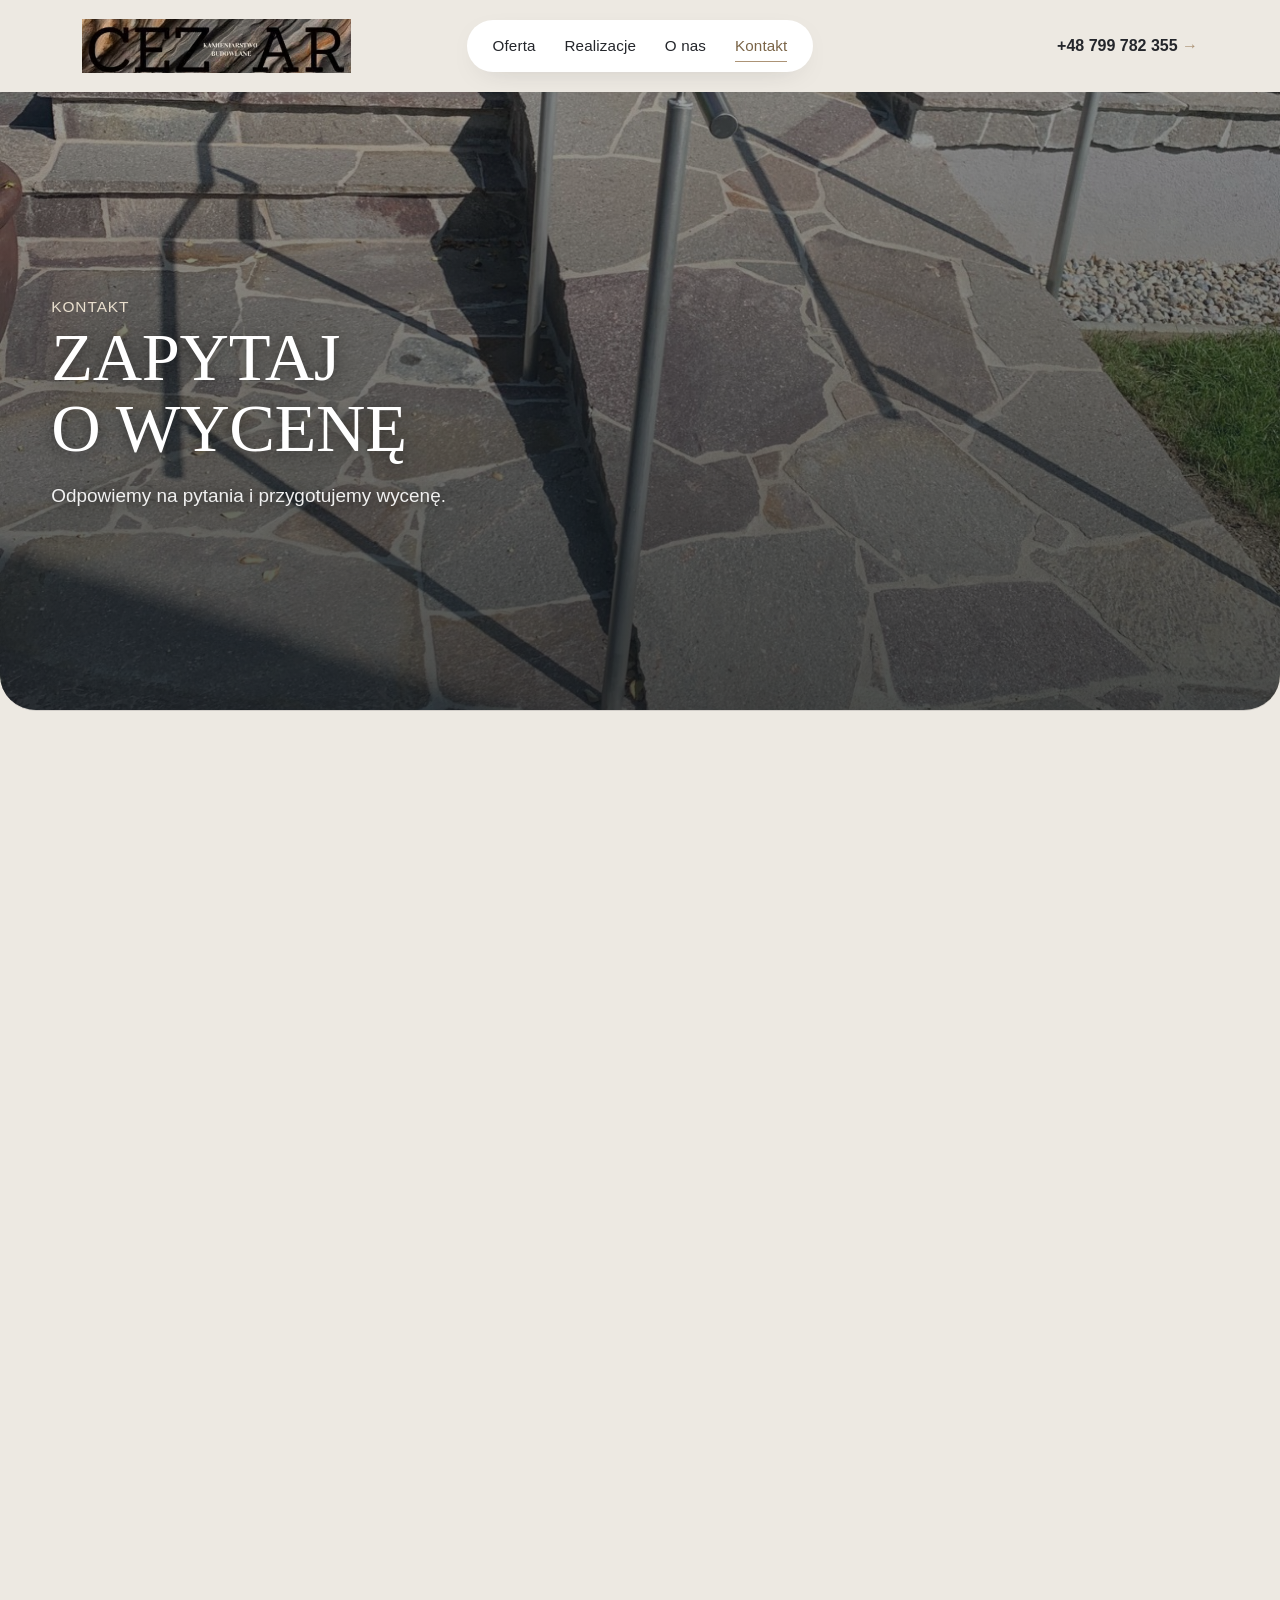
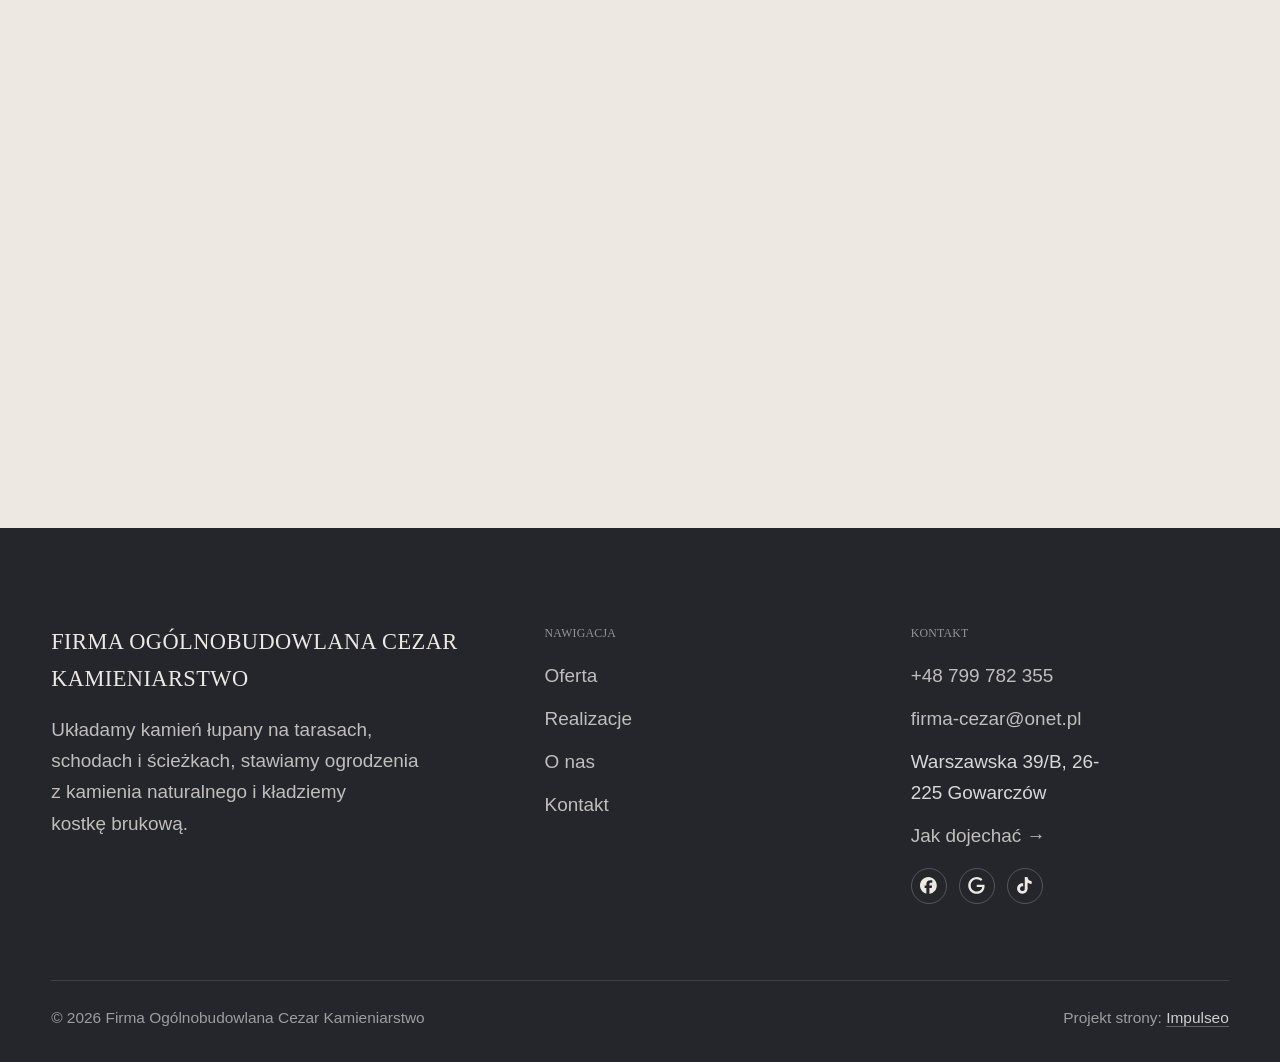
==== commit 396e7c90: "[claude-edit][cmt:82561470-653e-48e3-a78a-50ace526522e] przebudowa wyglądu wg klindworthroofing.com " ====
--- a/kontakt.html
+++ b/kontakt.html
@@ -21,6 +21,7 @@
 <link rel="preconnect" href="https://fonts.gstatic.com" crossorigin>
 <link href="https://fonts.googleapis.com/css2?family=Space+Grotesk:wght@500;600;700&family=DM+Sans:opsz,wght@9..40,400;9..40,500;9..40,600&display=swap" rel="stylesheet">
 <link rel="stylesheet" href="assets/styles.css?v=8db942ab">
+<link rel="stylesheet" href="assets/klind.css?v=1">
 </head>
 <body>
 
@@ -32,8 +33,8 @@
       <a href="realizacje.html">Realizacje</a>
       <a href="o-nas.html">O nas</a>
       <a href="kontakt.html" class="active" aria-current="page">Kontakt</a>
-      <a href="tel:+48799782355" class="btn btn-accent">Zadzwoń +48 799 782 355</a>
     </nav>
+    <a class="nav-phone" href="tel:+48799782355">+48 799 782 355 <span aria-hidden="true">→</span></a>
     <button class="nav-toggle" aria-label="Menu"><span></span><span></span><span></span></button>
   </div>
 </header>
--- a/assets/klind.css
+++ b/assets/klind.css
@@ -0,0 +1,132 @@
+/* Motyw wzorowany na klindworthroofing.com: ciepły beż, grafit, piaskowy akcent, szeryfowe nagłówki VERSALIKAMI,
+   lekki pasek z logo, menu w białej pigułce na środku, telefon po prawej, duże zaokrąglone karty. Ładowany OSTATNI. */
+:root{
+  --paper:#EDE9E2;--paper-2:#E4DFD6;--paper-3:#DAD4C9;
+  --ink:#24262B;--ink-soft:#3A3C42;--muted:#6B665D;
+  --line:rgba(36,38,43,.14);
+  --accent:#AC9376;--accent-d:#8A7355;--accent-text:#7A6447;
+  --accent-soft:rgba(172,147,118,.14);
+  --dark:#24262B;
+  --font-display:'Fraunces','Times New Roman',serif;
+  --font-body:'Figtree','Inter',sans-serif;
+  --r-sm:22px;--r-md:26px;
+}
+body{background:var(--paper);color:var(--ink);font-family:var(--font-body)}
+h1,h2,h3{font-family:var(--font-display);font-weight:500;letter-spacing:-.005em;line-height:1.04;text-transform:uppercase}
+h3{text-transform:none;letter-spacing:0}
+.head h2::after{display:none}
+.head h2{padding-bottom:0}
+.eyebrow{color:var(--accent-text)!important;font-family:var(--font-body);font-weight:500;letter-spacing:.06em;text-transform:uppercase}
+.eyebrow::before{display:none!important}
+
+/* NAGŁÓWEK: zawsze jasny pasek (logo to ciemny napis), menu w białej pigułce */
+.nav,.nav.nav-solid{position:sticky;top:0;background:var(--paper);backdrop-filter:none;border:0;box-shadow:none}
+.nav.is-stuck,.nav.nav-solid.is-stuck{box-shadow:0 1px 0 var(--line)}
+.nav .nav-inner{display:grid;grid-template-columns:1fr auto 1fr;height:92px;align-items:center;max-width:none;padding-inline:clamp(1.2rem,2.4vw,2.2rem);position:relative}
+.nav.is-stuck .nav-inner{height:72px}
+.nav .brand-logo{height:54px;width:auto;max-width:none;justify-self:start;mix-blend-mode:multiply}
+.nav.is-stuck .brand-logo{height:46px}
+.nav .nav-links{flex:none;justify-content:center;background:#fff;border-radius:999px;padding:.3rem 1.6rem;gap:1.8rem;box-shadow:0 8px 30px -18px rgba(36,38,43,.35)}
+.nav .nav-links a:not(.btn-accent),.nav.nav-solid .nav-links a:not(.btn-accent){color:var(--ink);font-weight:500;font-size:.95rem;letter-spacing:.01em;text-transform:none;padding-block:.55rem}
+.nav .nav-links a:not(.btn-accent):hover,.nav .nav-links a.active:not(.btn-accent){color:var(--accent-text)}
+.nav .nav-links a:not(.btn-accent)::after,.nav.nav-solid .nav-links a:not(.btn-accent)::after{background:var(--accent);bottom:.35rem}
+.nav-phone{justify-self:end;font-weight:600;color:var(--ink);font-size:1rem;white-space:nowrap}
+.nav-phone span{color:var(--accent);display:inline-block;transition:transform .25s}
+.nav-phone:hover span{transform:translateX(4px)}
+.nav .nav-toggle span,.nav.nav-solid .nav-toggle span{background:var(--ink)}
+
+/* HERO */
+.hero-fach{min-height:clamp(520px,calc(100svh - 92px),860px);align-items:flex-end;margin:0 clamp(.6rem,1.4vw,1.2rem);border-radius:32px;overflow:hidden}
+.hero-fach::after{background:linear-gradient(0deg,rgba(24,24,26,.78) 0%,rgba(24,24,26,.45) 32%,rgba(24,24,26,.08) 62%,rgba(24,24,26,.12) 100%)}
+.hf-panel{padding:0 0 clamp(2.4rem,7vh,4.5rem);width:min(92%,1280px)}
+.hf-inner{max-width:40rem}
+.hf-kicker{font-family:var(--font-body);font-weight:500;letter-spacing:.08em;color:#E9DFCE!important;font-size:.95rem}
+.hf-kicker::before{display:none!important}
+.hf-title{font-family:var(--font-display);font-weight:500;text-transform:uppercase;letter-spacing:-.005em;line-height:1;font-size:clamp(2.6rem,1.5rem + 4.6vw,5.4rem)}
+.hf-title em{font-style:normal;color:#E9DFCE}
+.hf-lead{font-size:1.15rem;max-width:34rem}
+.hf-phone{display:none}
+.hf-trust{margin-top:1.2rem}
+.btn,.hf-actions .btn{border-radius:999px;font-family:var(--font-body);font-weight:500;letter-spacing:.01em;text-transform:none}
+.btn-accent{background:transparent;color:var(--ink);border:1px solid var(--accent-d)}
+.btn-accent:hover{background:var(--accent);color:#fff}
+.hero-fach .btn-accent{color:#fff;border-color:rgba(255,255,255,.75)}
+.hero-fach .btn-accent:hover{background:#fff;color:var(--ink)}
+.hero-fach .hf-ghost{display:none}
+.btn-ghost{border-color:var(--accent-d);color:var(--ink)}
+.btn-light{background:#fff;color:var(--ink);border-radius:999px}
+
+/* PASKI */
+.fach-promise{background:var(--paper)}
+.fp-row li{font-family:var(--font-body);font-weight:500;letter-spacing:.06em;color:var(--accent-text)}
+.fp-row li:not(:last-child)::after{background:var(--accent)}
+.opinie-mini{display:none}
+
+/* CO ROBIMY */
+.gateways-band{padding-block:clamp(4rem,9vw,7.5rem)}
+.kl-intro{max-width:46rem;margin:0 auto clamp(2.5rem,5vw,4rem);text-align:center}
+.kl-intro .eyebrow{display:block;margin-bottom:1rem}
+.kl-intro h2{font-size:clamp(2.2rem,1.4rem + 3vw,4rem);margin-bottom:1.4rem;position:relative}
+.kl-intro p{color:var(--ink-soft);font-size:1.12rem;line-height:1.65}
+.gateways{gap:1.2rem}
+.gateway{border-radius:28px;aspect-ratio:4/5}
+.gateway::after{background:linear-gradient(180deg,transparent 45%,rgba(24,24,26,.78))}
+.gateway .g-ttl{font-family:var(--font-display);font-weight:500;text-transform:uppercase;font-size:clamp(1.3rem,1rem + 1vw,1.9rem);line-height:1.05;padding:2rem 1.8rem}
+.gateway .g-ttl small{text-transform:none;font-family:var(--font-body);font-size:.95rem;margin-top:.6rem}
+
+/* SEKCJE */
+section{background:transparent}
+.proces,.proces-os{background:var(--paper-2)}
+.proces-line .pno,.proc-count .pc-cur{font-family:var(--font-display);color:var(--accent-text)}
+.gallery .tile,.tile img{border-radius:24px}
+.fach-uslugi .fu-row{border-color:var(--line)}
+.fu-name{font-family:var(--font-display);font-weight:500;font-size:1.5rem;text-transform:uppercase}
+.fu-desc{color:var(--ink-soft)}
+.fu-cta{color:var(--accent-text)}
+.fu-row::before{background:var(--accent)}
+.opinie{background:var(--paper-2)}
+.op-card{background:#fff;border:0;border-radius:26px}
+.op-card blockquote{font-family:var(--font-display);font-size:1.25rem;line-height:1.45;color:var(--ink)}
+.op-star{color:var(--accent-d)}
+.stopklatka{border-radius:0}
+.obszar-list li{border-radius:999px}
+.obszar-mapa iframe{border-radius:26px!important}
+
+/* CTA + STOPKA */
+.cta{background:var(--paper)}
+.cta::before{display:none}
+.cta .wrap{grid-template-columns:1fr;text-align:center;justify-items:center;padding-block:clamp(2rem,5vw,4rem)}
+.cta h2{color:var(--ink);max-width:18ch;font-size:clamp(2.4rem,1.4rem + 4vw,5rem)}
+.cta p{color:var(--ink-soft)}
+.cta .eyebrow{color:var(--accent-text)!important}
+.cta-actions{flex-direction:row;flex-wrap:wrap;justify-content:center}
+.cta .btn-light{background:var(--ink);color:#fff}
+.cta .btn-ghost-cta{color:var(--ink);border-color:var(--accent-d)}
+footer{background:var(--dark);color:#EDE9E2}
+.foot-brand .name,.foot-col h4{font-family:var(--font-display);font-weight:500;text-transform:uppercase;letter-spacing:.02em}
+.foot-col a,.foot-brand p{color:rgba(237,233,226,.78)}
+
+/* PODSTRONY */
+.pagehead{border-radius:0 0 36px 36px;overflow:hidden}
+.pagehead h1{font-size:clamp(2.4rem,1.4rem + 3.6vw,4.6rem)}
+.pagehead .eyebrow{color:#E9DFCE!important}
+
+@media(max-width:820px){
+  .nav .nav-inner{grid-template-columns:auto 1fr auto auto;height:72px;gap:.6rem}
+  .nav-phone{font-size:.88rem;justify-self:end}
+  .nav-phone span{display:none}
+  .nav-toggle{justify-self:end}
+  .nav .nav-links{position:fixed;inset:72px 0 auto 0;border-radius:0 0 24px 24px;padding:1rem 1.4rem;box-shadow:0 20px 40px -20px rgba(0,0,0,.35)}
+  .gateway{aspect-ratio:4/3}
+  .hf-title{font-size:clamp(2.2rem,9vw,3.2rem)}
+  .nav .brand-logo{height:44px}
+}
+@media(max-width:480px){.nav-phone{font-size:.8rem}.nav .brand-logo{height:38px}}
+
+/* poprawki */
+.nav::after,.nav::before{display:none!important;content:none!important}
+.hf-title{font-size:clamp(2.3rem,1.3rem + 3.4vw,4.3rem)}
+.hf-lead{margin-bottom:1.4rem}
+.hf-actions{margin-top:1.2rem}
+.hf-trust{border-top:0;padding-top:0}
+@media(max-width:820px){.nav .nav-inner{grid-template-columns:1fr auto}.nav-phone{display:none}}
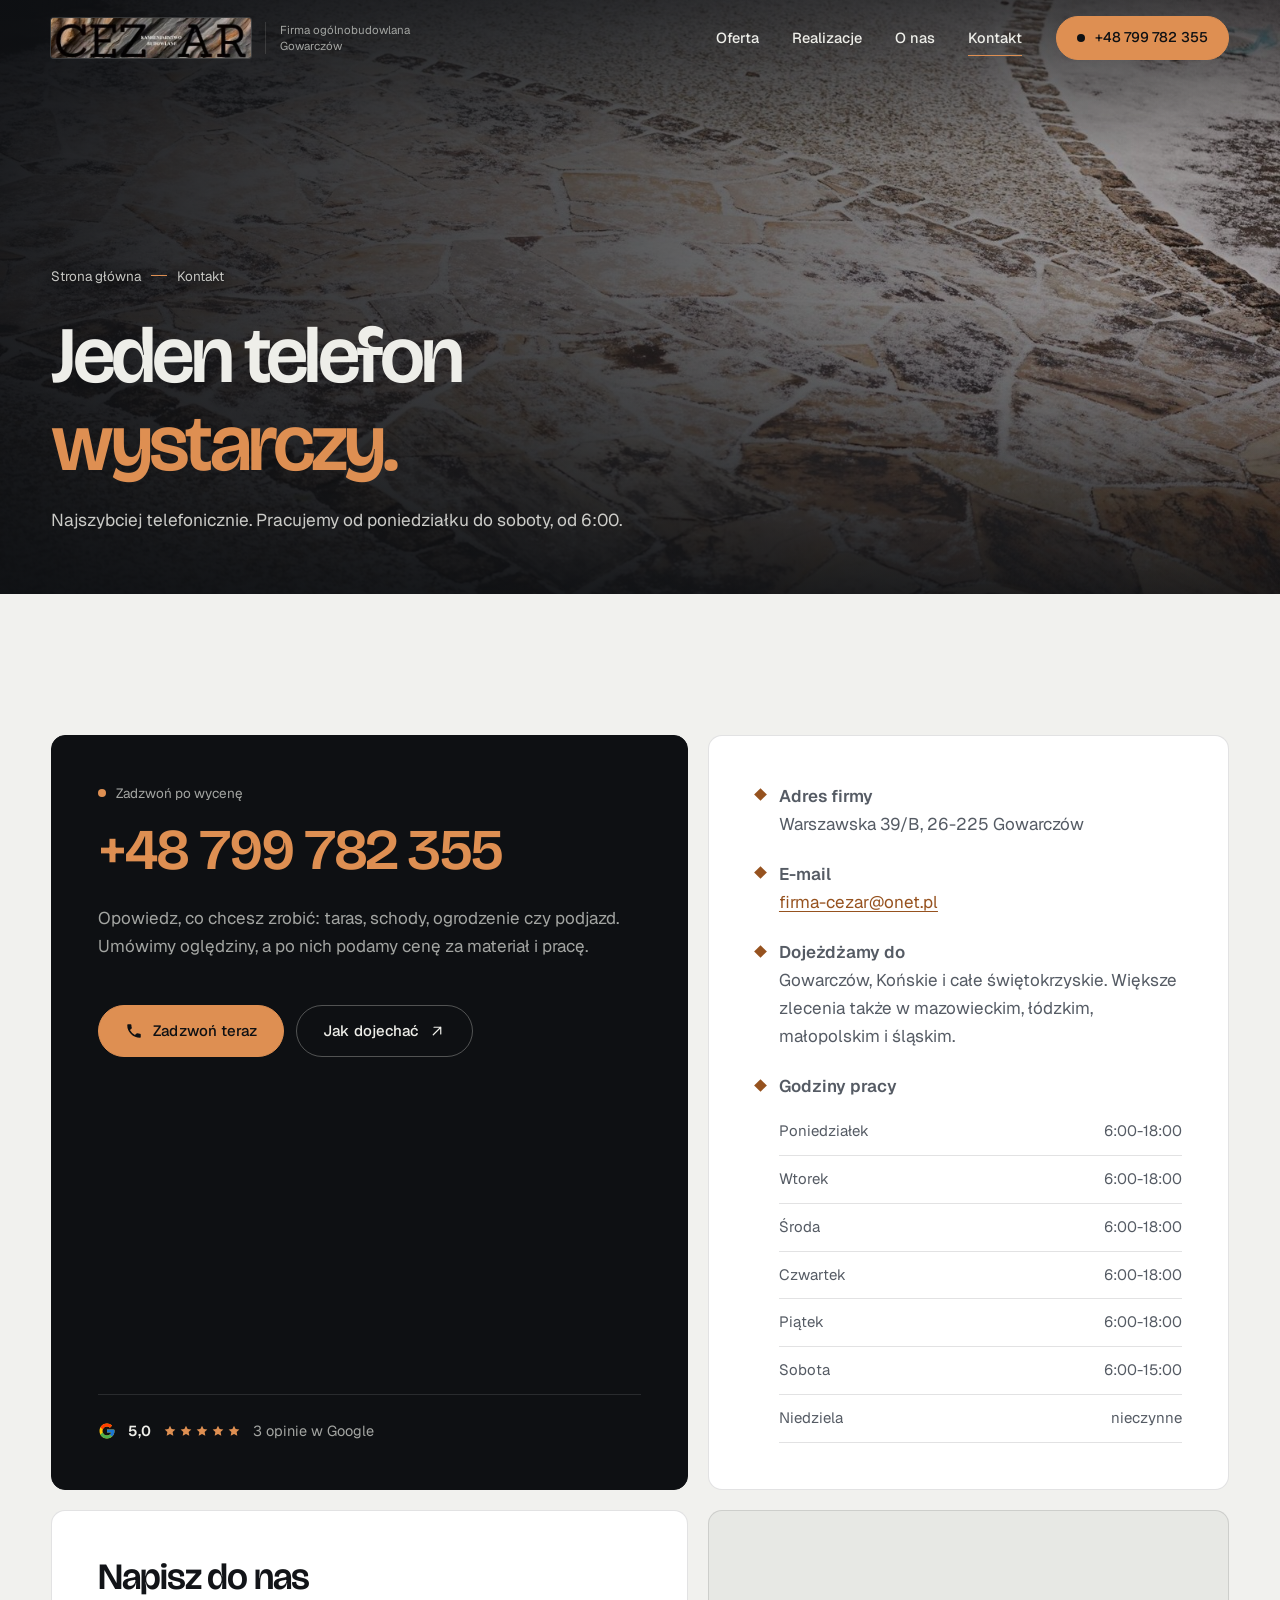
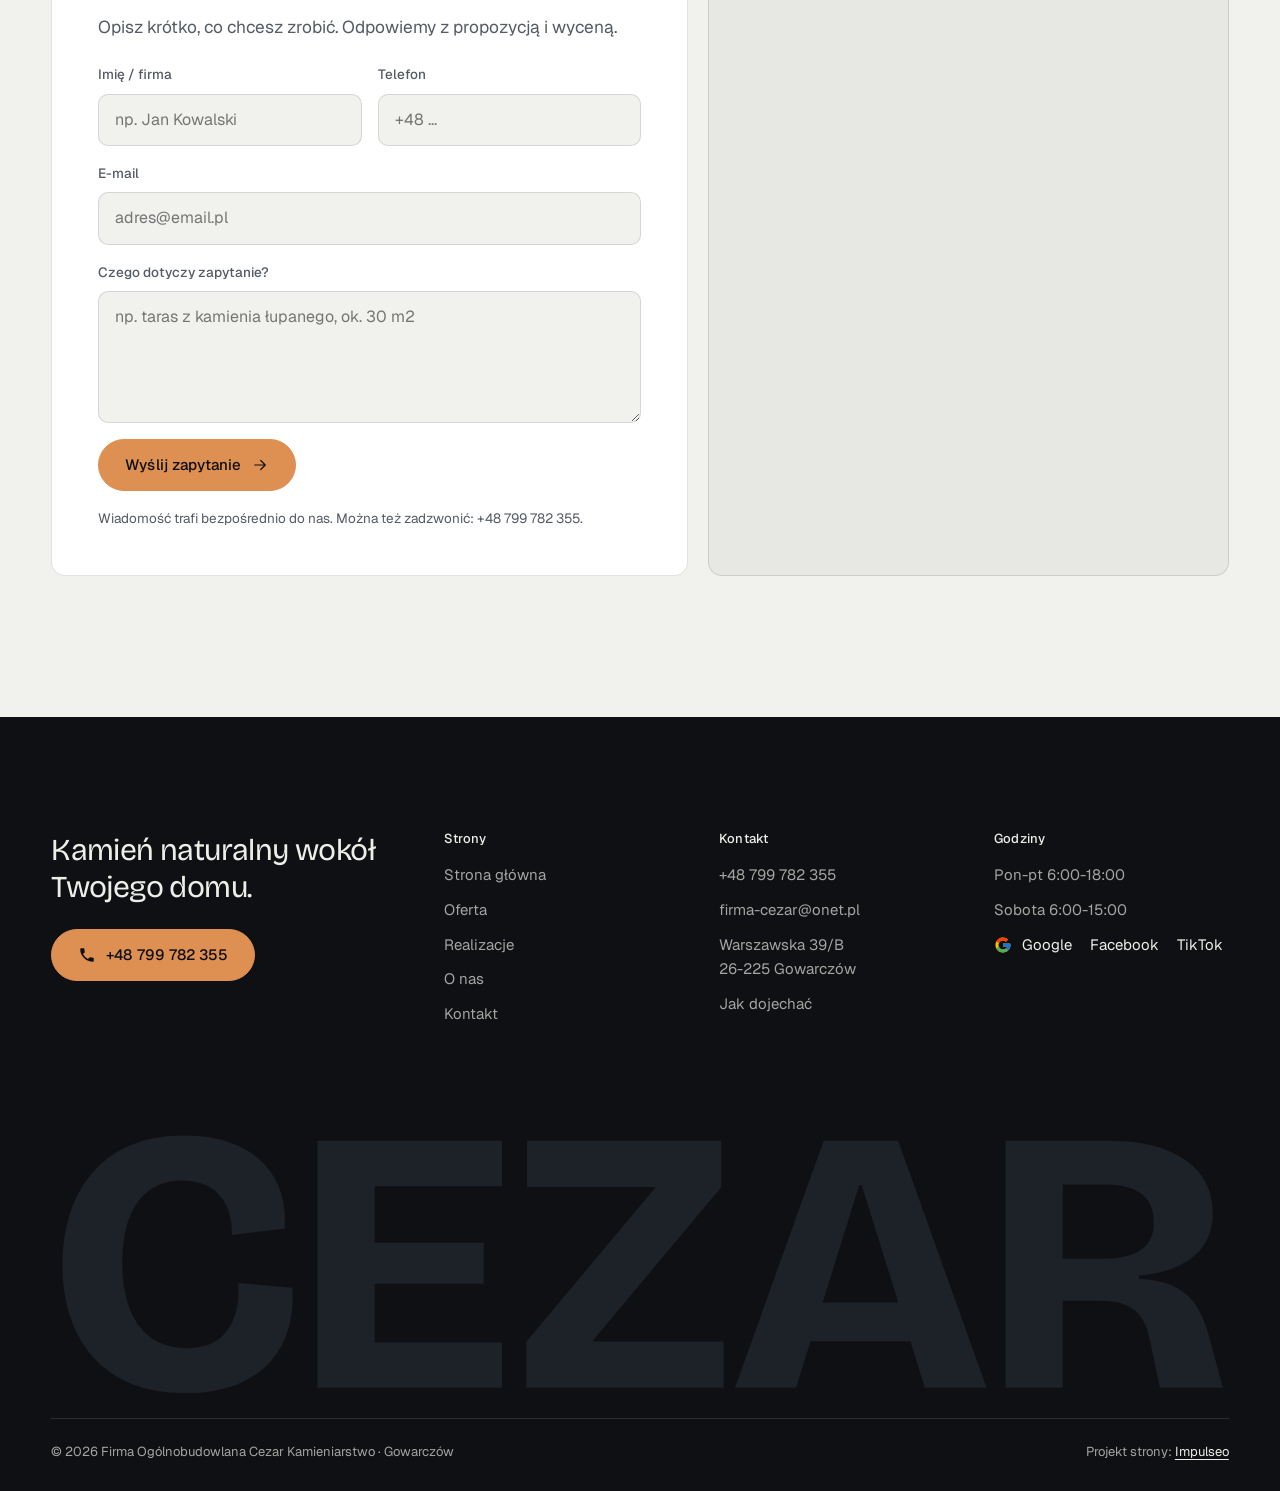
==== commit 85a53f46: "[claude-edit][cmt:62563592-6e0e-41c2-a70f-5afe679b6a33] przebudowa na układ dema ElMac: ciemny hero " ====
--- a/kontakt.html
+++ b/kontakt.html
@@ -4,119 +4,152 @@
 <meta charset="UTF-8">
 <meta name="viewport" content="width=device-width, initial-scale=1.0">
 <title>Kontakt - Firma Ogólnobudowlana Cezar Kamieniarstwo</title>
-<meta name="description" content="Kontakt Firma Ogólnobudowlana Cezar Kamieniarstwo - Warszawska 39/B, 26-225 Gowarczów">
-<link rel="canonical" href="https://kris20032.github.io/firma-ogolnobudowlana-cezar-kamieniarstwo/kontakt.html">
+<meta name="description" content="Kontakt Firma Ogólnobudowlana Cezar Kamieniarstwo - Warszawska 39/B, 26-225 Gowarczów. Telefon +48 799 782 355.">
+<link rel="canonical" href="https://impulseo-pl.github.io/firma-ogolnobudowlana-cezar-kamieniarstwo/kontakt.html">
 <meta name="robots" content="noindex, nofollow">
+<meta name="theme-color" content="#0E1013">
 <meta property="og:type" content="website">
 <meta property="og:locale" content="pl_PL">
 <meta property="og:site_name" content="Firma Ogólnobudowlana Cezar Kamieniarstwo">
 <meta property="og:title" content="Kontakt - Firma Ogólnobudowlana Cezar Kamieniarstwo">
-<meta property="og:description" content="Kontakt Firma Ogólnobudowlana Cezar Kamieniarstwo - Warszawska 39/B, 26-225 Gowarczów">
-<meta property="og:url" content="https://kris20032.github.io/firma-ogolnobudowlana-cezar-kamieniarstwo/kontakt.html">
-<meta property="og:image" content="https://kris20032.github.io/firma-ogolnobudowlana-cezar-kamieniarstwo/img/og.jpg">
+<meta property="og:description" content="Kontakt Firma Ogólnobudowlana Cezar Kamieniarstwo - Warszawska 39/B, 26-225 Gowarczów. Telefon +48 799 782 355.">
+<meta property="og:url" content="https://impulseo-pl.github.io/firma-ogolnobudowlana-cezar-kamieniarstwo/kontakt.html">
+<meta property="og:image" content="https://impulseo-pl.github.io/firma-ogolnobudowlana-cezar-kamieniarstwo/img/og.jpg">
 <meta property="og:image:width" content="1200">
 <meta property="og:image:height" content="630">
 <meta name="twitter:card" content="summary_large_image">
+<script>(function(){var d=document.documentElement;d.classList.add('js');try{if(!window.matchMedia('(prefers-reduced-motion: reduce)').matches)d.classList.add('anim');}catch(e){}setTimeout(function(){if(!d.classList.contains('anim-ok'))d.classList.remove('anim');},3500);})();</script>
+<link rel="preload" as="image" href="img/g9.jpg" fetchpriority="high">
 <link rel="preconnect" href="https://fonts.googleapis.com">
 <link rel="preconnect" href="https://fonts.gstatic.com" crossorigin>
-<link href="https://fonts.googleapis.com/css2?family=Space+Grotesk:wght@500;600;700&family=DM+Sans:opsz,wght@9..40,400;9..40,500;9..40,600&display=swap" rel="stylesheet">
-<link rel="stylesheet" href="assets/styles.css?v=8db942ab">
-<link rel="stylesheet" href="assets/klind.css?v=1">
+<link href="https://fonts.googleapis.com/css2?family=Bricolage+Grotesque:opsz,wght@12..96,400..700&family=Geist:wght@400..600&display=swap" rel="stylesheet">
+<link rel="stylesheet" href="assets/styles.css?v=20261112a">
+<script src="assets/lenis.min.js?v=1.1.20" defer></script>
+<script src="assets/main.js?v=20261112a" defer></script>
 </head>
 <body>
+<a class="skip" href="#tresc">Przejdź do treści</a>
+<header class="site-head">
+<div class="head-in">
+  <a class="brand" href="index.html" aria-label="Cezar - strona główna">
+    <span class="znak"><img class="brand-logo" src="img/logo.jpg" alt="Cezar Kamieniarstwo Budowlane" width="968" height="194" decoding="async"></span>
+    <span class="brand-sub">Firma ogólnobudowlana<br>Gowarczów</span>
+  </a>
+  <nav class="nav-links" aria-label="Menu główne">
+    <a class="nl" href="oferta.html">Oferta</a><a class="nl" href="realizacje.html">Realizacje</a><a class="nl" href="o-nas.html">O&nbsp;nas</a><a class="nl" href="kontakt.html" aria-current="page">Kontakt</a>
+    <a class="btn btn-copper nav-cta" href="tel:+48799782355"><span class="live" aria-hidden="true"></span>+48 799 782 355</a>
+  </nav>
+  <button class="burger" type="button" aria-label="Otwórz menu" aria-expanded="false" aria-controls="mnav"><span></span><span></span></button>
+</div>
+</header>
+<div class="mnav" id="mnav">
+  <div class="mnav-in">
+    <a class="ml" href="index.html">Strona główna</a><a class="ml" href="oferta.html">Oferta</a><a class="ml" href="realizacje.html">Realizacje</a><a class="ml" href="o-nas.html">O&nbsp;nas</a><a class="ml" href="kontakt.html" aria-current="page">Kontakt</a>
+    <div class="mnav-foot">
+      <span>Pon-pt 6:00-18:00, sob 6:00-15:00</span>
+      <a class="btn btn-copper" href="tel:+48799782355"><svg class="ico" width="16" height="16" viewBox="0 0 24 24" fill="none" aria-hidden="true"><path d="M6.6 10.8a15.5 15.5 0 0 0 6.6 6.6l2.2-2.2a1 1 0 0 1 1-.24 11.4 11.4 0 0 0 3.6.58 1 1 0 0 1 1 1V20a1 1 0 0 1-1 1A17 17 0 0 1 3 4a1 1 0 0 1 1-1h3.5a1 1 0 0 1 1 1c0 1.25.2 2.46.58 3.6a1 1 0 0 1-.25 1l-2.23 2.2Z" fill="currentColor"/></svg>+48 799 782 355</a>
+    </div>
+  </div>
+</div>
+<main id="tresc">
 
-<header class="nav">
-  <div class="wrap nav-inner">
-    <a class="brand brand-has-logo" href="index.html"><img class="brand-logo" src="img/logo.png" alt="Firma Ogólnobudowlana Cezar Kamieniarstwo" width="968" height="194" decoding="async"></a>
-    <nav class="nav-links">
-      <a href="oferta.html">Oferta</a>
-      <a href="realizacje.html">Realizacje</a>
-      <a href="o-nas.html">O nas</a>
-      <a href="kontakt.html" class="active" aria-current="page">Kontakt</a>
-    </nav>
-    <a class="nav-phone" href="tel:+48799782355">+48 799 782 355 <span aria-hidden="true">→</span></a>
-    <button class="nav-toggle" aria-label="Menu"><span></span><span></span><span></span></button>
-  </div>
-</header>
-
-<main>
 <section class="pagehead">
-  <img src="img/ph4.jpg" alt="Firma Ogólnobudowlana Cezar Kamieniarstwo - Zapytaj o wycenę" width="1536" height="960" decoding="async">
-  <div class="wrap">
-    <span class="eyebrow">Kontakt</span>
-    <h1>Zapytaj o wycenę</h1>
-    <p>Odpowiemy na pytania i przygotujemy wycenę.</p>
+  <div class="pagehead-media"><img src="img/g9.jpg" alt="Nawierzchnia z kamienia łupanego z obrzeżem z kostki" width="1600" height="1066" decoding="async" fetchpriority="high"></div>
+  <div class="ph-in">
+    <p class="crumb up" style="--d:0"><a href="index.html">Strona główna</a><span class="sl" aria-hidden="true"></span>Kontakt</p>
+    <h1><span class="ln"><span class="ln-i" style="--k:0">Jeden telefon</span></span><span class="ln"><span class="ln-i" style="--k:1"><em>wystarczy.</em></span></span></h1>
+    <p class="ph-lead up" style="--d:300">Najszybciej telefonicznie. Pracujemy od poniedziałku do soboty, od 6:00.</p>
   </div>
 </section>
-<section>
-  <div class="wrap contact-grid">
-    <div class="reveal">
-      <span class="eyebrow">Dane kontaktowe</span>
-      <h2 style="margin:var(--space-4) 0 var(--space-6)">Firma Ogólnobudowlana Cezar Kamieniarstwo</h2>
-      <div class="info-list">
-        <div class="info-row"><div class="ic"><svg class="ico-tel" width="16" height="16" viewBox="0 0 24 24" fill="none" aria-hidden="true"><path d="M6.6 10.8a15.5 15.5 0 0 0 6.6 6.6l2.2-2.2a1 1 0 0 1 1-.24 11.4 11.4 0 0 0 3.6.58 1 1 0 0 1 1 1V20a1 1 0 0 1-1 1A17 17 0 0 1 3 4a1 1 0 0 1 1-1h3.5a1 1 0 0 1 1 1c0 1.25.2 2.46.58 3.6a1 1 0 0 1-.25 1l-2.23 2.2Z" fill="currentColor"/></svg></div><div><div class="lbl">Telefon</div><a class="val" href="tel:+48799782355">+48 799 782 355</a></div></div>
-        <div class="info-row"><div class="ic"><svg class="ico-mail" width="16" height="16" viewBox="0 0 24 24" fill="none" aria-hidden="true"><rect x="3.2" y="5.5" width="17.6" height="13" rx="1.6" stroke="currentColor" stroke-width="1.6"/><path d="M4 7l8 6 8-6" stroke="currentColor" stroke-width="1.6" stroke-linecap="round" stroke-linejoin="round"/></svg></div><div><div class="lbl">E-mail</div><a class="val" href="mailto:firma-cezar@onet.pl">firma-cezar@onet.pl</a></div></div>
-        <div class="info-row"><div class="ic"><svg class="ico-pin" width="16" height="16" viewBox="0 0 24 24" fill="none" aria-hidden="true"><path d="M12 21s7-6.1 7-11.5A7 7 0 0 0 5 9.5C5 14.9 12 21 12 21Z" stroke="currentColor" stroke-width="1.6" fill="none"/><circle cx="12" cy="9.5" r="2.4" fill="currentColor"/></svg></div><div><div class="lbl">Adres</div><div class="val">Warszawska 39/B, 26-225 Gowarczów</div></div></div>
+
+<section class="sec">
+  <div class="wrap">
+    <div class="k-grid">
+      <div class="k-card dark rv">
+        <span class="lbl"><span class="live" aria-hidden="true"></span>Zadzwoń po wycenę</span>
+        <a class="k-phone" href="tel:+48799782355">+48 799 782 355</a>
+        <p>Opowiedz, co chcesz zrobić: taras, schody, ogrodzenie czy podjazd. Umówimy oględziny, a&nbsp;po nich podamy cenę za materiał i&nbsp;pracę.</p>
+        <div class="cta-row" style="margin-top:28px">
+          <a class="btn btn-copper" href="tel:+48799782355"><svg class="ico" width="16" height="16" viewBox="0 0 24 24" fill="none" aria-hidden="true"><path d="M6.6 10.8a15.5 15.5 0 0 0 6.6 6.6l2.2-2.2a1 1 0 0 1 1-.24 11.4 11.4 0 0 0 3.6.58 1 1 0 0 1 1 1V20a1 1 0 0 1-1 1A17 17 0 0 1 3 4a1 1 0 0 1 1-1h3.5a1 1 0 0 1 1 1c0 1.25.2 2.46.58 3.6a1 1 0 0 1-.25 1l-2.23 2.2Z" fill="currentColor"/></svg>Zadzwoń teraz</a>
+          <a class="btn btn-ghost" href="https://maps.google.com/?cid=1547100328100105745" target="_blank" rel="noopener">Jak dojechać<svg class="ico" width="18" height="18" viewBox="0 0 24 24" fill="none" stroke="currentColor" stroke-width="1.6" stroke-linecap="round" stroke-linejoin="round" aria-hidden="true"><path d="M7 17 17 7M8 7h9v9"/></svg></a>
+        </div>
+        <a class="k-foot" href="https://maps.google.com/?cid=1547100328100105745" target="_blank" rel="noopener"><svg class="g-logo" viewBox="0 0 48 48" aria-hidden="true"><path fill="#FFC107" d="M43.6 20.5H42V20H24v8h11.3C33.7 32.7 29.2 36 24 36c-6.6 0-12-5.4-12-12s5.4-12 12-12c3.1 0 5.8 1.2 7.9 3.1l5.7-5.7C34 6.1 29.3 4 24 4 12.9 4 4 12.9 4 24s8.9 20 20 20 20-8.9 20-20c0-1.3-.1-2.4-.4-3.5z"/><path fill="#FF3D00" d="m6.3 14.7 6.6 4.8C14.7 15.1 19 12 24 12c3.1 0 5.8 1.2 7.9 3.1l5.7-5.7C34 6.1 29.3 4 24 4 16.3 4 9.7 8.3 6.3 14.7z"/><path fill="#4CAF50" d="M24 44c5.2 0 9.9-2 13.4-5.2l-6.2-5.2A11.9 11.9 0 0 1 24 36c-5.2 0-9.6-3.3-11.3-7.9l-6.5 5C9.5 39.6 16.2 44 24 44z"/><path fill="#1976D2" d="M43.6 20.5H42V20H24v8h11.3a12 12 0 0 1-4.1 5.6l6.2 5.2C37 39.2 44 34 44 24c0-1.3-.1-2.4-.4-3.5z"/></svg><b>5,0</b><span class="stars" aria-label="Ocena 5 na 5"><svg viewBox="0 0 24 24" aria-hidden="true"><path fill="currentColor" d="M12 2.8l2.8 5.9 6.4.8-4.7 4.4 1.2 6.3L12 17.1l-5.7 3.1 1.2-6.3L2.8 9.5l6.4-.8z"/></svg><svg viewBox="0 0 24 24" aria-hidden="true"><path fill="currentColor" d="M12 2.8l2.8 5.9 6.4.8-4.7 4.4 1.2 6.3L12 17.1l-5.7 3.1 1.2-6.3L2.8 9.5l6.4-.8z"/></svg><svg viewBox="0 0 24 24" aria-hidden="true"><path fill="currentColor" d="M12 2.8l2.8 5.9 6.4.8-4.7 4.4 1.2 6.3L12 17.1l-5.7 3.1 1.2-6.3L2.8 9.5l6.4-.8z"/></svg><svg viewBox="0 0 24 24" aria-hidden="true"><path fill="currentColor" d="M12 2.8l2.8 5.9 6.4.8-4.7 4.4 1.2 6.3L12 17.1l-5.7 3.1 1.2-6.3L2.8 9.5l6.4-.8z"/></svg><svg viewBox="0 0 24 24" aria-hidden="true"><path fill="currentColor" d="M12 2.8l2.8 5.9 6.4.8-4.7 4.4 1.2 6.3L12 17.1l-5.7 3.1 1.2-6.3L2.8 9.5l6.4-.8z"/></svg></span><span>3 opinie w&nbsp;Google</span></a>
+      </div>
+      <div class="k-card rv" style="--d:120">
+        <ul class="k-list">
+          <li><span><b>Adres firmy</b>Warszawska 39/B, 26-225 Gowarczów</span></li>
+          <li><span><b>E-mail</b><a class="u" href="mailto:firma-cezar@onet.pl">firma-cezar@onet.pl</a></span></li>
+          <li><span><b>Dojeżdżamy do</b>Gowarczów, Końskie i&nbsp;całe świętokrzyskie. Większe zlecenia także w&nbsp;mazowieckim, łódzkim, małopolskim i&nbsp;śląskim.</span></li>
+          <li><span><b>Godziny pracy</b>
+            <ul class="hours"><li><span>Poniedziałek</span><span>6:00-18:00</span></li><li><span>Wtorek</span><span>6:00-18:00</span></li><li><span>Środa</span><span>6:00-18:00</span></li><li><span>Czwartek</span><span>6:00-18:00</span></li><li><span>Piątek</span><span>6:00-18:00</span></li><li><span>Sobota</span><span>6:00-15:00</span></li><li><span>Niedziela</span><span>nieczynne</span></li></ul></span></li>
+        </ul>
       </div>
     </div>
-    <div class="reveal">
-      <form class="form" action="https://formsubmit.co/firma-cezar@onet.pl" method="POST">
-        <input type="hidden" name="_subject" value="Zapytanie ze strony Firma Ogólnobudowlana Cezar Kamieniarstwo">
-        <input type="hidden" name="_captcha" value="false">
-        <input type="hidden" name="_template" value="table">
-        <div class="fld"><label for="name">Imię / firma</label><input id="name" name="name" type="text" placeholder="np. Jan Kowalski" required></div>
-        <div class="fld"><label for="email">E-mail</label><input id="email" name="email" type="email" placeholder="adres@email.pl" required></div>
-        <div class="fld"><label for="phone">Telefon</label><input id="phone" name="phone" type="tel" placeholder="+48 ..."></div>
-        <div class="fld"><label for="msg">Czego dotyczy zapytanie?</label><textarea id="msg" name="message" placeholder="Napisz krótko, w czym możemy pomóc" required></textarea></div>
-        <button type="submit" class="btn btn-accent" style="width:100%;justify-content:center">Wyślij zapytanie <span class="arr">→</span></button>
-        <p class="note">Wiadomość trafi bezpośrednio do nas. Można też zadzwonić: +48 799 782 355.</p>
-      </form>
+    <div class="k-grid">
+      <div class="k-card rv">
+        <form class="form" action="https://formsubmit.co/firma-cezar@onet.pl" method="POST">
+          <input type="hidden" name="_subject" value="Zapytanie ze strony Firma Ogólnobudowlana Cezar Kamieniarstwo">
+          <input type="hidden" name="_captcha" value="false">
+          <input type="hidden" name="_template" value="table">
+          <h2>Napisz do nas</h2>
+          <p class="lead">Opisz krótko, co chcesz zrobić. Odpowiemy z&nbsp;propozycją i&nbsp;wyceną.</p>
+          <div class="fld-2">
+            <div class="fld"><label for="name">Imię / firma</label><input id="name" name="name" type="text" placeholder="np. Jan Kowalski" autocomplete="name" required></div>
+            <div class="fld"><label for="phone">Telefon</label><input id="phone" name="phone" type="tel" placeholder="+48 ..." autocomplete="tel"></div>
+          </div>
+          <div class="fld"><label for="email">E-mail</label><input id="email" name="email" type="email" placeholder="adres@email.pl" autocomplete="email" required></div>
+          <div class="fld"><label for="msg">Czego dotyczy zapytanie?</label><textarea id="msg" name="message" placeholder="np. taras z kamienia łupanego, ok. 30 m2" required></textarea></div>
+          <button type="submit" class="btn btn-copper">Wyślij zapytanie<svg class="ico arr" width="18" height="18" viewBox="0 0 24 24" fill="none" stroke="currentColor" stroke-width="1.6" stroke-linecap="round" stroke-linejoin="round" aria-hidden="true"><path d="M5 12h14M13 6l6 6-6 6"/></svg></button>
+          <p class="note">Wiadomość trafi bezpośrednio do nas. Można też zadzwonić: +48 799 782 355.</p>
+        </form>
+      </div>
+      <div class="map rv" style="--d:120">
+        <iframe title="Mapa dojazdu - Cezar, Warszawska 39/B, Gowarczów" src="https://maps.google.com/maps?q=51.2853944,20.440972&z=14&output=embed" loading="lazy" referrerpolicy="no-referrer-when-downgrade"></iframe>
+      </div>
     </div>
   </div>
 </section>
-<section style="padding-top:0">
-  <div class="wrap reveal">
-    <iframe class="map" title="Firma Ogólnobudowlana Cezar Kamieniarstwo - Gowarczów" src="https://maps.google.com/maps?q=51.2853944%2C20.440972&z=15&output=embed" loading="lazy" referrerpolicy="no-referrer-when-downgrade"></iframe>
-  </div>
-</section>
 </main>
-
-<footer>
+<footer class="site-foot">
   <div class="wrap">
-    <div class="foot-grid">
-      <div class="foot-brand">
-        <div class="name">Firma Ogólnobudowlana Cezar Kamieniarstwo</div>
-        <p>Układamy kamień łupany na tarasach, schodach i ścieżkach, stawiamy ogrodzenia z kamienia naturalnego i kładziemy kostkę brukową.</p>
+    <div class="foot-top">
+      <div>
+        <p class="foot-claim">Kamień naturalny wokół Twojego domu.</p>
+        <a class="btn btn-copper" href="tel:+48799782355"><svg class="ico" width="16" height="16" viewBox="0 0 24 24" fill="none" aria-hidden="true"><path d="M6.6 10.8a15.5 15.5 0 0 0 6.6 6.6l2.2-2.2a1 1 0 0 1 1-.24 11.4 11.4 0 0 0 3.6.58 1 1 0 0 1 1 1V20a1 1 0 0 1-1 1A17 17 0 0 1 3 4a1 1 0 0 1 1-1h3.5a1 1 0 0 1 1 1c0 1.25.2 2.46.58 3.6a1 1 0 0 1-.25 1l-2.23 2.2Z" fill="currentColor"/></svg>+48 799 782 355</a>
       </div>
-      <div class="foot-col">
-        <h4>Nawigacja</h4>
-        <a href="oferta.html">Oferta</a>
-        <a href="realizacje.html">Realizacje</a>
-        <a href="o-nas.html">O nas</a>
-        <a href="kontakt.html">Kontakt</a>
+      <div>
+        <h4>Strony</h4>
+        <ul><li><a href="index.html">Strona główna</a></li><li><a href="oferta.html">Oferta</a></li><li><a href="realizacje.html">Realizacje</a></li><li><a href="o-nas.html">O&nbsp;nas</a></li><li><a href="kontakt.html">Kontakt</a></li></ul>
       </div>
-      <div class="foot-col">
+      <div>
         <h4>Kontakt</h4>
-        <a href="tel:+48799782355">+48 799 782 355</a>
-        <a href="mailto:firma-cezar@onet.pl">firma-cezar@onet.pl</a>
-        <p>Warszawska 39/B, 26-225 Gowarczów</p>
-        <a href="https://maps.google.com/?cid=1547100328100105745&g_mp=Cidnb29nbGUubWFwcy5wbGFjZXMudjEuUGxhY2VzLlNlYXJjaFRleHQQAhgEIAA" target="_blank" rel="noopener">Jak dojechać →</a>
-      <div class="foot-soc">
-        <a class="soc" href="https://www.facebook.com/p/Firma-Og%C3%B3lnobudowlana-Cezar-100077722001214/" target="_blank" rel="noopener" aria-label="Facebook - Firma Ogólnobudowlana Cezar Kamieniarstwo"><svg viewBox="0 0 24 24" aria-hidden="true" focusable="false"><path d="M9.101 23.691v-7.98H6.627v-3.667h2.474v-1.58c0-4.085 1.848-5.978 5.858-5.978.401 0 .955.042 1.468.103a8.68 8.68 0 0 1 1.141.195v3.325a8.623 8.623 0 0 0-.653-.036 26.805 26.805 0 0 0-.733-.009c-.707 0-1.259.096-1.675.309a1.686 1.686 0 0 0-.679.622c-.258.42-.374.995-.374 1.752v1.297h3.919l-.386 2.103-.287 1.564h-3.246v8.245C19.396 23.238 24 18.179 24 12.044c0-6.627-5.373-12-12-12s-12 5.373-12 12c0 5.628 3.874 10.35 9.101 11.647Z" fill="currentColor"/></svg></a>
-        <a class="soc" href="https://maps.google.com/?cid=1547100328100105745&g_mp=Cidnb29nbGUubWFwcy5wbGFjZXMudjEuUGxhY2VzLlNlYXJjaFRleHQQAhgEIAA" target="_blank" rel="noopener" aria-label="Google - Firma Ogólnobudowlana Cezar Kamieniarstwo"><svg viewBox="0 0 24 24" aria-hidden="true" focusable="false"><path d="M12.48 10.92v3.28h7.84c-.24 1.84-.853 3.187-1.787 4.133-1.147 1.147-2.933 2.4-6.053 2.4-4.827 0-8.6-3.893-8.6-8.72s3.773-8.72 8.6-8.72c2.6 0 4.507 1.027 5.907 2.347l2.307-2.307C18.747 1.44 16.133 0 12.48 0 5.867 0 .307 5.387.307 12s5.56 12 12.173 12c3.573 0 6.267-1.173 8.373-3.36 2.16-2.16 2.84-5.213 2.84-7.667 0-.76-.053-1.467-.173-2.053H12.48z" fill="currentColor"/></svg></a>
-        <a class="soc" href="https://www.tiktok.com/@firmacezar" target="_blank" rel="noopener" aria-label="TikTok - Firma Ogólnobudowlana Cezar Kamieniarstwo"><svg viewBox="0 0 24 24" aria-hidden="true" focusable="false"><path d="M12.525.02c1.31-.02 2.61-.01 3.91-.02.08 1.53.63 3.09 1.75 4.17 1.12 1.11 2.7 1.62 4.24 1.79v4.03c-1.44-.05-2.89-.35-4.2-.97-.57-.26-1.1-.59-1.62-.93-.01 2.92.01 5.84-.02 8.75-.08 1.4-.54 2.79-1.35 3.94-1.31 1.92-3.58 3.17-5.91 3.21-1.43.08-2.86-.31-4.08-1.03-2.02-1.19-3.44-3.37-3.65-5.71-.02-.5-.03-1-.01-1.49.18-1.9 1.12-3.72 2.58-4.96 1.66-1.44 3.98-2.13 6.15-1.72.02 1.48-.04 2.96-.04 4.44-.99-.32-2.15-.23-3.02.37-.63.41-1.11 1.04-1.36 1.75-.21.51-.15 1.07-.14 1.61.24 1.64 1.82 3.02 3.5 2.87 1.12-.01 2.19-.66 2.77-1.61.19-.33.4-.67.41-1.06.1-1.79.06-3.57.07-5.36.01-4.03-.01-8.05.02-12.07z" fill="currentColor"/></svg></a>
+        <ul>
+          <li><a href="tel:+48799782355">+48 799 782 355</a></li>
+          <li><a href="mailto:firma-cezar@onet.pl">firma-cezar@onet.pl</a></li>
+          <li>Warszawska 39/B<br>26-225 Gowarczów</li>
+          <li><a href="https://maps.google.com/?cid=1547100328100105745" target="_blank" rel="noopener">Jak dojechać</a></li>
+        </ul>
       </div>
+      <div>
+        <h4>Godziny</h4>
+        <ul>
+          <li>Pon-pt 6:00-18:00</li>
+          <li>Sobota 6:00-15:00</li>
+          <li class="foot-soc"><a class="soc" href="https://maps.google.com/?cid=1547100328100105745" target="_blank" rel="noopener" aria-label="Wizytówka Cezar w Google"><svg class="g-logo" viewBox="0 0 48 48" aria-hidden="true"><path fill="#FFC107" d="M43.6 20.5H42V20H24v8h11.3C33.7 32.7 29.2 36 24 36c-6.6 0-12-5.4-12-12s5.4-12 12-12c3.1 0 5.8 1.2 7.9 3.1l5.7-5.7C34 6.1 29.3 4 24 4 12.9 4 4 12.9 4 24s8.9 20 20 20 20-8.9 20-20c0-1.3-.1-2.4-.4-3.5z"/><path fill="#FF3D00" d="m6.3 14.7 6.6 4.8C14.7 15.1 19 12 24 12c3.1 0 5.8 1.2 7.9 3.1l5.7-5.7C34 6.1 29.3 4 24 4 16.3 4 9.7 8.3 6.3 14.7z"/><path fill="#4CAF50" d="M24 44c5.2 0 9.9-2 13.4-5.2l-6.2-5.2A11.9 11.9 0 0 1 24 36c-5.2 0-9.6-3.3-11.3-7.9l-6.5 5C9.5 39.6 16.2 44 24 44z"/><path fill="#1976D2" d="M43.6 20.5H42V20H24v8h11.3a12 12 0 0 1-4.1 5.6l6.2 5.2C37 39.2 44 34 44 24c0-1.3-.1-2.4-.4-3.5z"/></svg>Google</a><a class="soc" href="https://www.facebook.com/p/Firma-Og%C3%B3lnobudowlana-Cezar-100077722001214/" target="_blank" rel="noopener">Facebook</a><a class="soc" href="https://www.tiktok.com/@firmacezar" target="_blank" rel="noopener">TikTok</a></li>
+        </ul>
       </div>
     </div>
-    <div class="foot-bot">
-      <span>© 2026 Firma Ogólnobudowlana Cezar Kamieniarstwo</span>
+    <div class="foot-mark" aria-hidden="true"><svg viewBox="0 0 1000 236" aria-hidden="true" focusable="false"><text x="0" y="230" textLength="1000" lengthAdjust="spacingAndGlyphs">CEZAR</text></svg></div>
+    <div class="foot-bottom">
+      <span>© 2026 Firma Ogólnobudowlana Cezar Kamieniarstwo · Gowarczów</span>
       <span>Projekt strony: <a class="foot-credit" href="https://impulseo.pl" target="_blank" rel="noopener">Impulseo</a></span>
     </div>
   </div>
 </footer>
-<div class="sticky-call"><a class="sc-call" href="tel:+48799782355"><svg class="ico-tel" width="16" height="16" viewBox="0 0 24 24" fill="none" aria-hidden="true"><path d="M6.6 10.8a15.5 15.5 0 0 0 6.6 6.6l2.2-2.2a1 1 0 0 1 1-.24 11.4 11.4 0 0 0 3.6.58 1 1 0 0 1 1 1V20a1 1 0 0 1-1 1A17 17 0 0 1 3 4a1 1 0 0 1 1-1h3.5a1 1 0 0 1 1 1c0 1.25.2 2.46.58 3.6a1 1 0 0 1-.25 1l-2.23 2.2Z" fill="currentColor"/></svg> Zadzwoń</a><a class="sc-quote" href="kontakt.html">Zobacz nasze realizacje</a></div>
+<div class="sticky-call">
+  <a class="btn btn-copper" href="tel:+48799782355"><svg class="ico" width="16" height="16" viewBox="0 0 24 24" fill="none" aria-hidden="true"><path d="M6.6 10.8a15.5 15.5 0 0 0 6.6 6.6l2.2-2.2a1 1 0 0 1 1-.24 11.4 11.4 0 0 0 3.6.58 1 1 0 0 1 1 1V20a1 1 0 0 1-1 1A17 17 0 0 1 3 4a1 1 0 0 1 1-1h3.5a1 1 0 0 1 1 1c0 1.25.2 2.46.58 3.6a1 1 0 0 1-.25 1l-2.23 2.2Z" fill="currentColor"/></svg>Zadzwoń</a>
+  <a class="btn btn-ghost" href="kontakt.html">Kontakt i&nbsp;dojazd</a>
+</div>
 <div class="demo-wazne" data-do="2026-11-16" data-cykl="3" hidden><svg class="dw-ico" width="13" height="13" viewBox="0 0 24 24" fill="none" aria-hidden="true"><circle cx="12" cy="12" r="8.6" stroke="currentColor" stroke-width="1.8"/><path d="M12 7.2V12l3.3 2" stroke="currentColor" stroke-width="1.8" stroke-linecap="round"/></svg><span class="dw-txt"></span></div>
-
-<script src="assets/main.js"></script>
 </body>
 </html>
--- a/assets/styles.css
+++ b/assets/styles.css
@@ -1,1849 +1,523 @@
-/* ============================================================
-   STOLBASZ — premium, architektoniczny B2B fit-out
-   Jasna paleta, zero brązu. System wg premium-web-craft.
-   Projekt strony: Impulseo (impulseo.pl)
-   ============================================================ */
-
+/* Cezar - kamieniarstwo budowlane, Gowarczów. Projekt strony: Impulseo, 11.2026.
+   Paleta: grafit + rdzawa żyła kamienia (kolor z logo firmy). Krój: Bricolage Grotesque + Geist. */
 :root{
-  /* PALETA — jasna, architektoniczna, chłodna */
-  --paper:#F4F6F8;          /* główne tło */
-  --paper-2:#E7EBEF;        /* sekcje alternatywne (chłodny jasny szary) */
-  --paper-3:#E7EBEF;        /* delikatne wypełnienia */
-  --ink:#15212E;            /* tekst główny — chłodny grafit */
-  --ink-soft:#243443;       /* nagłówki drugorzędne */
-  --muted:#6B7785;          /* tekst poboczny */
-  --line:rgba(21,33,46,.12);/* hairline */
-  --accent:#E8A317;         /* stonowany petrol-slate — jedyny akcent */
-  --accent-d:#C9870C;
-  --accent-soft:rgba(232,163,23,.10);
-  --dark:#15212E;           /* sekcje ciemne (stopka/CTA) */
-
-  /* HOVER ZDJĘĆ — JEDEN standard dla całego silnika (decyzja K. 04.08.2026, artefakt z wariantami).
-     AKTUALNE (K.+Szymon 09.08.2026, wybór z artefaktu 6 wariantów): zoom 1.05 przy 1.4s -
-     przy tak długim czasie mocniejszy kadr NIE skacze, tylko „oddycha". Poprzedni standard
-     (1.02 / .55s z 04.08) odbierany jako dynamiczny i szybki.
-     Spoczynek lekko przygaszony, ale TYLKO tam, gdzie jest mysz (@media hover:hover) —
-     na telefonie zdjęcia zostają w pełnej jasności. */
-  --img-zoom:1.05;                   /* K.+Szymon 09.08: wariant F z artefaktu porównawczego */
-  --img-rest:brightness(.95) saturate(.99);
-  --img-hot:brightness(1.06) saturate(1.05);
-  --img-dur:1.4s;                    /* K.+Szymon 09.08 (wariant F): powoli = elegancko */
-  --img-ease:cubic-bezier(.16,.84,.44,1);  /* miękki ogon, efekt „oddychania" */
-
-  /* ODSTĘPY — skala 4/8 */
-  --space-1:4px; --space-2:8px; --space-3:12px; --space-4:16px; --space-5:24px;
-  --space-6:32px; --space-7:48px; --space-8:64px; --space-9:96px; --space-10:128px;
-
-  /* TYPOGRAFIA — fluid clamp() (skala podbita 16.07.2026: większe, czytelniejsze litery — uwaga Adama) */
-  --text-sm:clamp(.9rem,.87rem + .12vw,1rem);
-  --text-base:clamp(1.08rem,1.04rem + .18vw,1.2rem);
-  --text-lg:clamp(1.24rem,1.15rem + .34vw,1.44rem);
-  --text-h3:clamp(1.34rem,1.22rem + .55vw,1.66rem);
-  --text-h2:clamp(2.1rem,1.66rem + 2.1vw,3.1rem);
-  --text-h1:clamp(2.9rem,2.1rem + 4vw,5.1rem);
-
-  /* PROMIENIE — architektoniczne, raczej ostre */
-  --r-sm:3px; --r-md:6px; --r-lg:10px;
-
-  /* RUCH */
-  --ease:cubic-bezier(.25,.46,.45,.94); --dur:.24s;
-
-  /* CIENIE — miękkie, warstwowe */
-  --sh-sm:0 1px 2px rgba(16,24,32,.04), 0 2px 8px rgba(16,24,32,.05);
-  --sh-md:0 2px 6px rgba(16,24,32,.05), 0 12px 28px -8px rgba(16,24,32,.12);
-  --sh-lg:0 6px 14px rgba(16,24,32,.07), 0 26px 56px -18px rgba(16,24,32,.22);
-
-  --hairline:1px solid var(--line);
-
-  --font-display:'Space Grotesk','Inter',sans-serif;
-  --font-body:'DM Sans','Inter',sans-serif;
-}
-
-*{box-sizing:border-box;margin:0;padding:0}
-html{scroll-behavior:smooth}
-body{
-  font-family:var(--font-body);
-  font-size:var(--text-base);
-  line-height:1.65;
-  color:var(--ink);
-  background:var(--paper);
-  -webkit-font-smoothing:antialiased;
-  text-rendering:optimizeLegibility;
-}
-img{max-width:100%;height:auto;display:block}  /* height:auto = width/height z atrybutów trzyma proporcje (TOP#12) */
+  --ink:#0E1013;--ink-2:#15181D;--ink-3:#1D2128;--ink-line:rgba(238,238,233,.13);
+  --paper:#F1F1EE;--paper-2:#E7E8E4;--line:rgba(18,20,24,.12);
+  --text:#121418;--muted:#555B64;
+  --on-dark:#EEEEE9;--on-dark-2:#A3A5A2;
+  --accent:#DE8F52;--accent-d:#96521F;--accent-soft:rgba(222,143,82,.14);
+  --paper-3:#FFFFFF;
+  --f-display:"Bricolage Grotesque","Geist",system-ui,sans-serif;
+  --f-body:"Geist",system-ui,-apple-system,"Segoe UI",sans-serif;
+  --expo:cubic-bezier(.16,1,.3,1);--ease:cubic-bezier(.16,.84,.44,1);--in:cubic-bezier(.7,0,.84,0);
+  --wrap:min(1320px, 100% - clamp(40px, 8vw, 128px));
+  --nav-h:76px;
+  --img-zoom:1.05;--img-dur:1.4s;--img-rest:brightness(1);--img-hot:brightness(1.08);
+}
+*,*::before,*::after{box-sizing:border-box}
+html{-webkit-text-size-adjust:100%;background:var(--ink)}
+html.lenis,html.lenis body{height:auto}
+.lenis.lenis-smooth [data-lenis-prevent]{overscroll-behavior:contain}
+.lenis.lenis-stopped{overflow:clip}
+.lenis.lenis-smooth iframe{pointer-events:none}
+body{margin:0;font-family:var(--f-body);font-size:17px;line-height:1.65;color:var(--text);background:var(--paper);-webkit-font-smoothing:antialiased;-moz-osx-font-smoothing:grayscale;overflow-x:clip}
+img{display:block;max-width:100%;height:auto}
 a{color:inherit;text-decoration:none}
-
-.wrap{width:min(92%,1180px);margin-inline:auto}
-section{padding-block:clamp(52px,6.5vw,96px)}
-
-h1,h2,h3{font-family:var(--font-display);font-weight:700;line-height:1.08;letter-spacing:-.02em;color:var(--ink)}
-h1{font-size:var(--text-h1);letter-spacing:-.035em}
-h2{font-size:var(--text-h2);letter-spacing:-.025em}
-h3{font-size:var(--text-h3)}
-/* MIARA — długość wiersza. WCAG 2.2 SC 1.4.8: max 80 znaków; Butterick: 45–90.
-   68ch daje realnie 72–78 znaków polskiego tekstu, czyli z zapasem pod granicą.
-   Wcześniej limit miał TYLKO <p> — <li>, <blockquote> i <dd> nie miały żadnego,
-   i to jedyny powód, dla którego 23 bloki na dwóch oddanych stronach jadą po
-   83–106 znaków w wierszu (pomiar 07.08.2026, bramka `miara`).
-   ⚠️ Listy i definicje ograniczamy TYLKO bez klasy: `ul`/`ol` z klasą to u nas
-   układ (siatki kafli, menu), a nie tekst ciągły — tam miarę wyznacza układ. */
-/* 60ch, nie 68ch (K. 10.08): po zmianie fontów na węższe kroje (DM Sans i spółka)
-   w 68ch mieściło się ~90 znaków - bramka pikselowa słusznie zgłaszała przekroczenie
-   granicy 80. Pomiar na żywej przeglądarce: 60ch = 90 znaków, 53ch = ~78 znaków, czyli normę WCAG 1.4.8. */
-:root{ --miara:53ch }
-p{max-width:min(100%,var(--miara))}
-blockquote,
-ul:not([class])>li, ol:not([class])>li,
-dl:not([class])>dd{max-width:min(100%,var(--miara))}
-
-/* ⚠️ Świadomie BEZ wyjątku `.tile p,.card p,.svc p{max-width:none}`, choć nasuwa się sam:
-   te akapity BYŁY już ograniczone (stare `p{max-width:65ch}`), więc „wyjątek" nie odblokowałby
-   niczego nowego — tylko ROZLUŹNIŁ stan sprzed zmiany na wszystkich demach naraz.
-   `figcaption` żadna z reguł wyżej nie dotyczy, więc też nie potrzebuje zwolnienia. */
-
-/* ŁAMANIE. `balance` wyrównuje długości wierszy w nagłówku, `pretty` pilnuje ostatniego
-   wiersza akapitu, żeby nie został w nim jeden wyraz. Obsługiwane od Chrome 117 /
-   Safari 17.5; starsze przeglądarki po prostu ignorują tę własność.
-   `text-wrap:pretty` nie występowało dotąd ANI RAZ w silniku ani w repo klientów. */
-h1,h2,h3,.lead,.lede{text-wrap:balance}
-p,li,blockquote,dd{text-wrap:pretty}
-
-.eyebrow{
-  font-family:var(--font-body);
-  font-size:var(--text-sm);
-  font-weight:600;
-  letter-spacing:.18em;
-  text-transform:uppercase;
-  color:var(--accent);
-  display:inline-flex;align-items:center;gap:var(--space-3);
-}
-/* flex:none + margin-top = kreska trzyma się PIERWSZEJ linii. Wcześniej align-items:center
-   centrowało ją względem całego bloku i przy zawinięciu (długi kicker typu
-   „…WNĘTRZ · LESZNO · OD 2019") druga linia lądowała z brzydkim wcięciem. */
-.eyebrow{align-items:flex-start}
-.eyebrow>*,.eyebrow{text-wrap:balance}   /* dlugi kicker lamal sie na sierote typu samo „2019" w drugiej linii */
-.eyebrow::before{content:"";width:28px;height:1px;background:var(--accent);display:inline-block;flex:none;margin-top:.62em}
-
-.muted{color:var(--muted)}
-.lead{font-size:var(--text-lg);line-height:1.55;color:var(--ink-soft);max-width:50ch}
-
-/* ---------- BUTTONS ---------- */
-.btn{
-  display:inline-flex;align-items:center;gap:var(--space-2);
-  font-weight:600;font-size:var(--text-sm);letter-spacing:.02em;
-  padding:var(--space-4) var(--space-6);
-  border-radius:var(--r-sm);
-  transition:transform var(--dur) var(--ease),box-shadow var(--dur) var(--ease),background var(--dur) var(--ease);
-  cursor:pointer;border:1px solid transparent;
-}
-.btn-accent{background:var(--accent);color:#fff;box-shadow:var(--sh-sm)}
-.btn-accent:hover{background:var(--accent-d);transform:translateY(-2px);box-shadow:var(--sh-md)}
-.btn-accent:active{transform:translateY(0);box-shadow:var(--sh-sm)}
-.btn-ghost{background:transparent;color:var(--ink);border-color:var(--line)}
-.btn-ghost:hover{border-color:var(--accent);color:var(--accent);transform:translateY(-2px)}
-.btn-light{background:#fff;color:var(--ink);box-shadow:var(--sh-sm)}
-.btn-light:hover{transform:translateY(-2px);box-shadow:var(--sh-md)}
-.btn .arr{transition:transform var(--dur) var(--ease)}
-.btn:hover .arr{transform:translateX(4px)}
-
-/* ---------- NAV ---------- */
-.nav{
-  position:sticky;top:0;z-index:50;
-  background:color-mix(in srgb,var(--paper) 88%,transparent);
-  backdrop-filter:saturate(140%) blur(10px);
-  border-bottom:var(--hairline);
-}
-.nav-inner{display:flex;align-items:center;justify-content:space-between;gap:var(--space-5);height:72px}
-/* ANTY-NACHODZENIE (K. 05.08.2026): długa nazwa firmy + przycisk z pełnym numerem nie mieściły się w pasku
-   i flex ściskał linki PONIŻEJ ich treści - "Kontakt" wchodził na ramkę "Zadzwoń +48 ...". Teraz ustępuje
-   nazwa marki (skrót wielokropkiem), a menu i przycisk nigdy się nie kurczą ani nie zachodzą na siebie. */
-.brand{display:flex;flex-direction:column;line-height:1;min-width:0;flex:0 1 auto}
-.brand .name{font-family:var(--font-display);font-weight:800;font-size:1.35rem;letter-spacing:.04em;white-space:nowrap;overflow:hidden;text-overflow:ellipsis}
-.brand .sub{font-size:.62rem;letter-spacing:.34em;text-transform:uppercase;color:var(--muted);margin-top:5px;white-space:nowrap;overflow:hidden;text-overflow:ellipsis}
-.nav-links{display:flex;align-items:center;gap:var(--space-6);flex:0 0 auto}
-.nav-links a{font-size:var(--text-sm);font-weight:500;color:var(--ink-soft);position:relative;padding-block:4px;white-space:nowrap;transition:color var(--dur) var(--ease)}
-.nav-links a::after{content:"";position:absolute;left:0;bottom:0;width:0;height:1.5px;background:var(--accent);transition:width var(--dur) var(--ease)}
-.nav-links a:hover,.nav-links a.active{color:var(--ink)}
-.nav-links a:hover::after,.nav-links a.active::after{width:100%}
-.nav-links .btn{padding:var(--space-2) var(--space-5)}
-/* przyciski w nav: właściwy kolor (przebij .nav-links a) + bez podkreślenia */
-.nav-links a.btn-accent{color:#fff}
-.nav-links a.btn-ghost,.nav-links a.btn-light{color:var(--ink)}
-/* CTA w pasku: NIE podkreślenie spod linków menu, ale ten sam przelatujący błysk,
-   co na wszystkich innych przyciskach (zgłoszenie K. 13.08.2026 - „na hero jest efekt
-   światła przechodzącego przez przycisk, na navbarze go nie ma, a mają być identyczne").
-   Reguła `.nav-links a::after` jest silniejsza od `.btn::after`, więc trzeba jej
-   geometrię wyzerować i wpisać połysk z nazwy - samo `display:none` gasiło efekt. */
-.nav-links a.btn::after{
-  display:block;content:"";position:absolute;inset:0;z-index:-1;pointer-events:none;
-  width:auto;height:auto;border-radius:inherit;   /* kasuje geometrię podkreślenia (width:0;height:1.5px) */
-  background:linear-gradient(100deg,transparent 32%,rgba(255,255,255,.20) 50%,transparent 68%);
-  translate:-120% 0}
-@media (prefers-reduced-motion:no-preference){
-  .nav-links a.btn:hover::after{translate:120% 0;transition:translate .75s var(--mt-ease,cubic-bezier(.16,.84,.44,1))}
-}
-.nav-toggle{display:none;background:none;border:none;cursor:pointer;flex-direction:column;gap:5px;padding:8px}
-.nav-toggle span{width:24px;height:2px;background:var(--ink);transition:var(--dur)}
-/* Ciasny zakres MIĘDZY menu mobilnym a pełnym pulpitem: zbijamy odstępy i nazwę marki,
-   żeby wszystko zmieściło się naturalnie, zanim w ogóle dojdzie do skracania wielokropkiem. */
-@media(max-width:1280px) and (min-width:921px){
-  .nav-links{gap:var(--space-4)}
-  .nav-links .btn{padding:var(--space-2) var(--space-4)}
-  .brand .name{font-size:1.15rem}
-}
-
-/* ---------- HERO (split) ---------- */
-.hero{position:relative;overflow:hidden;border-bottom:var(--hairline)}
-.hero-grid{display:grid;grid-template-columns:1.05fr .95fr;gap:clamp(24px,4vw,60px);align-items:center;
-  padding-block:clamp(36px,4.5vw,64px)}
-.hero-copy .eyebrow{margin-bottom:var(--space-5)}
-.hero-copy h1{margin-bottom:var(--space-5)}
-.hero-copy .lead{margin-bottom:var(--space-7)}
-.hero-actions{display:flex;flex-wrap:wrap;gap:var(--space-4)}
-.hero-art{position:relative;aspect-ratio:4/3;border-radius:var(--r-lg);overflow:hidden;box-shadow:var(--sh-lg)}
-.hero-art img{width:100%;height:100%;object-fit:cover}
-.hero-art::after{content:"";position:absolute;inset:0;background:linear-gradient(180deg,transparent 55%,rgba(18,24,28,.28))}
-.hero-badge{position:absolute;left:var(--space-5);bottom:var(--space-5);z-index:2;
-  background:rgba(252,252,251,.94);backdrop-filter:blur(4px);
-  border-radius:var(--r-md);padding:var(--space-4) var(--space-5);box-shadow:var(--sh-md);max-width:78%}
-.hero-badge strong{display:block;font-family:var(--font-display);font-size:1rem;letter-spacing:-.01em}
-.hero-badge span{font-size:var(--text-sm);color:var(--muted)}
-
-/* ---------- HERO duży / kinowy (strona główna) ---------- */
-.hero-cine{position:relative;min-height:clamp(560px,82vh,840px);min-height:clamp(560px,82svh,840px);display:flex;align-items:center;overflow:hidden;border-bottom:var(--hairline)}
-.hero-cine>img{position:absolute;inset:0;width:100%;height:100%;object-fit:cover;z-index:0}
-.hero-cine::after{content:"";position:absolute;inset:0;z-index:1;
-  background:linear-gradient(95deg,rgba(13,18,23,.86) 0%,rgba(13,18,23,.64) 32%,rgba(13,18,23,.24) 62%,rgba(13,18,23,.04) 100%)}
-.hero-cine .wrap{position:relative;z-index:2;padding-block:var(--space-8)}
-.hero-cine .hero-copy{max-width:660px}
-.hero-cine .eyebrow{color:#fff;margin-bottom:var(--space-5)}
-.hero-cine .eyebrow::before{background:#fff}
-.hero-cine h1{color:#fff;margin-bottom:var(--space-5);font-size:clamp(2.9rem,2rem + 4.4vw,5.2rem);text-wrap:balance}
-.hero-cine .lead{color:rgba(255,255,255,.92);max-width:48ch;margin-bottom:var(--space-7)}
-.hero-cine .hero-actions{display:flex;flex-wrap:wrap;gap:var(--space-4)}
-/* NISKIE OKNO (laptop z dokiem i paskami przeglądarki ma ~700-780 px wysokości widoku):
-   H1 do 5.2rem + długi lead nie mieściły się i przyciski wypadały POD krawędź ekranu -
-   klient widział stronę bez ani jednego CTA. Skalujemy w dół, zamiast przycinać treść. */
-@media(min-width:821px) and (max-height:820px){
-  .hero-cine{min-height:clamp(520px,94svh,780px)}
-  .hero-cine .wrap{padding-block:var(--space-6)}
-  .hero-cine h1{font-size:clamp(2.2rem,1.5rem + 2.6vw,3.6rem);margin-bottom:var(--space-4)}
-  .hero-cine .eyebrow{margin-bottom:var(--space-4)}
-  .hero-cine .lead{margin-bottom:var(--space-5);max-width:44ch}
-}
-@media(max-width:680px){
-  .hero-cine{min-height:clamp(520px,76vh,640px);min-height:clamp(520px,76svh,640px);align-items:flex-end}
-  .hero-cine::after{background:linear-gradient(0deg,rgba(13,18,23,.9) 6%,rgba(13,18,23,.45) 55%,rgba(13,18,23,.25) 100%)}
-  .hero-cine .wrap{padding-bottom:var(--space-9)}
-  /* TELEFON (~90% oglądających): lead potrafił zająć 8 linii i zepchnąć CTA poza pierwszy ekran.
-     Zwężamy interlinię i skalę - treści nie ucinamy, bo to ona sprzedaje. */
-  .hero-cine .lead{font-size:.98rem;line-height:1.5;margin-bottom:var(--space-5)}
-  .hero-cine .eyebrow{font-size:.72rem;letter-spacing:.13em;margin-bottom:var(--space-4)}
-  .hero-cine .eyebrow::before{width:20px}
-  .hero-cine h1{margin-bottom:var(--space-4)}
-}
-
-/* full-bleed hero variant (podstrony) */
-.pagehead{position:relative;min-height:46vh;min-height:46svh;display:flex;align-items:flex-end;overflow:hidden;border-bottom:var(--hairline)}
-.pagehead img{position:absolute;inset:0;width:100%;height:100%;object-fit:cover}
-/* 10.08.2026 (decyzja K.): mocniejsze przyciemnienie + cień pod tekstem. Bramka mierzyła na
-   nagłówkach podstron 3,38-3,43:1 przy wymaganych 4,5 — jasne zdjęcie (hala, śnieg, niebo)
-   podchodziło pod biały tekst. Zdjęcia klientów są różne, więc kontrast musi dawać WARSTWA,
-   a nie szczęśliwy dobór kadru. */
-.pagehead::after{content:"";position:absolute;inset:0;background:linear-gradient(180deg,rgba(18,24,28,.40),rgba(18,24,28,.76))}
-.pagehead .wrap{position:relative;z-index:2;padding-block:var(--space-9);color:#fff}
-.pagehead h1{color:#fff;max-width:18ch;text-shadow:0 2px 16px rgba(0,0,0,.55)}
-.pagehead .eyebrow{color:#fff}
-.pagehead .eyebrow::before{background:#fff}
-.pagehead p{color:rgba(255,255,255,.92);margin-top:var(--space-4);max-width:54ch;text-shadow:0 1px 12px rgba(0,0,0,.5)}
-
-/* ---------- STRIP (pasek skrótów / liczby) ---------- */
-.strip{background:var(--dark);color:#fff}
-/* PASEK HASEŁ — standard 04.08.2026 (decyzja K.): 5 haseł w JEDNYM rzędzie, tekst WYŚRODKOWANY,
-   węższe marginesy boczne niż reszta strony (pasek ma iść szerzej), równe wysokości kolumn. */
-.strip .wrap{width:min(96%,1440px);display:grid;grid-template-columns:repeat(5,1fr);
-  gap:var(--space-5);padding-block:var(--space-7);align-items:stretch}
-.strip .item .k{font-family:var(--font-display);font-size:clamp(1.05rem,.82rem + .85vw,1.55rem);
-  font-weight:800;letter-spacing:-.02em;color:#fff;line-height:1.18;text-wrap:balance}
-.strip .item .v{font-size:var(--text-sm);color:rgba(255,255,255,.66);margin-top:var(--space-2);line-height:1.4}
-.strip .item{border-left:2px solid var(--accent);padding-inline:var(--space-4);
-  text-align:center;display:flex;flex-direction:column;justify-content:center}
-/* liczba kolumn = liczba haseł, żeby ostatnie nie zostawało samo w drugim rzędzie.
-   Klasę n-N nadaje multipage.py; domyślnie (bez klasy) pasek jest 5-kolumnowy. */
-.strip.n-2 .wrap{grid-template-columns:repeat(2,1fr)}
-.strip.n-3 .wrap{grid-template-columns:repeat(3,1fr)}
-.strip.n-4 .wrap{grid-template-columns:repeat(4,1fr);gap:var(--space-6)}
-.strip.n-4 .item .k{font-size:clamp(1.3rem,1rem + 1.1vw,2rem)}
-.strip.n-6 .wrap{grid-template-columns:repeat(6,1fr);gap:var(--space-4)}
-.strip.n-6 .item .k{font-size:clamp(.98rem,.8rem + .7vw,1.35rem)}
-/* równe łamanie: zamiast "długa linia + jedno słowo" obie linie zbliżonej długości */
-.strip .item .k{text-wrap:balance}
-
-/* ---------- SECTION HEAD ---------- */
-.head{max-width:48rem;margin-bottom:var(--space-8)}
-.head.center{margin-inline:auto;text-align:center}
-.head .eyebrow{margin-bottom:var(--space-4)}
-.head h2{margin-bottom:var(--space-4)}
-.head p{color:var(--muted);font-size:var(--text-lg);line-height:1.55}
-.head.center p{margin-inline:auto}
-
-/* ---------- INTRO SPLIT ---------- */
-.split{display:grid;grid-template-columns:.92fr 1.08fr;gap:clamp(28px,5vw,80px);align-items:center}
-.split.rev{grid-template-columns:1.08fr .92fr}
-.split.rev .split-art{order:-1}
-.split-art{position:relative;aspect-ratio:5/4;border-radius:var(--r-lg);overflow:hidden;box-shadow:var(--sh-lg)}
-.split-art img{width:100%;height:100%;object-fit:cover}
-.split-copy h2{margin-bottom:var(--space-5)}
-.split-copy p+p{margin-top:var(--space-4)}
-.split-copy .btn{margin-top:var(--space-6)}
-
-/* ---------- SERVICES (zakres) ---------- */
-.svc-grid{display:grid;grid-template-columns:repeat(auto-fit,minmax(280px,1fr));gap:var(--space-5)}
-.svc{background:#fff;border:var(--hairline);border-radius:var(--r-md);padding:var(--space-7) var(--space-6);
-  transition:transform var(--dur) var(--ease),box-shadow var(--dur) var(--ease),border-color var(--dur) var(--ease);
-  position:relative;overflow:hidden}
-.svc::before{content:"";position:absolute;left:0;top:0;width:3px;height:0;background:var(--accent);transition:height var(--dur) var(--ease)}
-.svc:hover{transform:translateY(-4px);box-shadow:var(--sh-md);border-color:transparent}
-.svc:hover::before{height:100%}
-.svc .ic{font-family:var(--font-display);font-size:.8rem;font-weight:700;letter-spacing:.12em;color:var(--accent);margin-bottom:var(--space-4)}
-.svc h3{margin-bottom:var(--space-3);font-size:1.22rem}
-.svc p{color:var(--muted);font-size:var(--text-base);line-height:1.6}
-
-/* big detailed service rows */
-.svc-row{display:grid;grid-template-columns:.8fr 1.2fr;gap:clamp(20px,4vw,60px);align-items:center;padding-block:var(--space-8)}
-.svc-row+.svc-row{border-top:var(--hairline)}
-.svc-row.rev{grid-template-columns:1.2fr .8fr}
-/* Naprzemienny układ wierszy oferty: co drugi wiersz ma zdjęcie po PRAWEJ.
-   Było `order:-1` — martwy kod, bo zdjęcie i tak jest pierwszym dzieckiem w HTML,
-   więc wszystkie wiersze wyglądały identycznie (zdjęcie zawsze z lewej), a `rev`
-   zmieniało tylko szerokość kolumn. Znalezione 29.07.2026 przy różnicowaniu kierunków
-   animacji (pomiar pozycji: art.mid 390/502 przy row.mid 756 — zawsze lewa strona). */
-.svc-row.rev .svc-row-art{order:2}
-.svc-row-art{aspect-ratio:4/3;border-radius:var(--r-md);overflow:hidden;box-shadow:var(--sh-md)}
-.svc-row-art img{width:100%;height:100%;object-fit:cover}
-.svc-row h3{font-size:1.5rem;margin-bottom:var(--space-4)}
-.svc-row .num{font-family:var(--font-display);font-size:.85rem;font-weight:700;letter-spacing:.14em;color:var(--accent);display:block;margin-bottom:var(--space-3)}
-.svc-row ul{list-style:none;margin-top:var(--space-4);display:flex;flex-direction:column;gap:var(--space-2)}
-.svc-row li{position:relative;padding-left:var(--space-5);color:var(--muted);font-size:var(--text-base)}
-.svc-row li::before{content:"";position:absolute;left:0;top:.62em;width:8px;height:1px;background:var(--accent)}
-
-/* ---------- GALLERY (realizacje) ---------- */
-.gallery{display:grid;grid-template-columns:repeat(12,1fr);gap:var(--space-4);grid-auto-rows:200px}
-/* GALERIA MASONRY — pionowe zdjęcia (portrety beauty/wellness) bez przycinania: kolumny, height auto */
-.gallery-masonry{column-count:3;column-gap:var(--space-4)}
-@media(max-width:900px){.gallery-masonry{column-count:2}}
-@media(max-width:560px){.gallery-masonry{column-count:1}}
-.gallery-masonry .m-tile{break-inside:avoid;margin:0 0 var(--space-4);padding:0;position:relative;overflow:hidden;border-radius:var(--r-md);border:1px solid var(--line)}
-.gallery-masonry .m-tile img{width:100%;height:auto;display:block}
-.gallery-masonry .m-tile .cap{position:absolute;left:0;right:0;bottom:0;padding:var(--space-4);color:#fff;background:linear-gradient(0deg,rgba(0,0,0,.55),transparent);font-size:var(--text-sm)}
-.gallery-masonry .m-tile .cap small{display:block;font-weight:400;opacity:.78;letter-spacing:.04em;text-transform:uppercase;font-size:.66rem;margin-top:3px}
-.tile{position:relative;overflow:hidden;border-radius:var(--r-md);box-shadow:var(--sh-sm);
-  transition:transform var(--dur) var(--ease),box-shadow var(--dur) var(--ease)}
-.tile img{width:100%;height:100%;object-fit:cover;
-  transition:transform var(--img-dur) var(--img-ease),filter var(--img-dur) var(--img-ease)}
-.tile:hover{box-shadow:var(--sh-md)}
-.tile .cap{position:absolute;left:0;right:0;bottom:0;padding:var(--space-5) var(--space-4) var(--space-4);
-  /* mocniejszy spad + cien pod tekstem: na JASNYCH zdjeciach klienta (biale fronty, sciany)
-     slaby gradient dawal kontrast ~1.5:1 zamiast wymaganych 3.6:1 (bramka wygladu, 10.08.2026) */
-  background:linear-gradient(transparent 10%,rgba(18,24,28,.55) 40%,rgba(18,24,28,.88) 68%,rgba(18,24,28,.99));color:#fff;
-  text-shadow:0 1px 2px rgba(0,0,0,.85),0 2px 10px rgba(0,0,0,.55);
-  font-size:var(--text-sm);font-weight:600;letter-spacing:.01em;
-  opacity:0;transform:translateY(8px);transition:var(--dur) var(--ease)}
-.tile:hover .cap{opacity:1;transform:translateY(0)}
-.tile .cap small{display:block;font-weight:400;opacity:.78;letter-spacing:.04em;text-transform:uppercase;font-size:.66rem;margin-top:3px}
-/* bento spans */
-.t-wide{grid-column:span 6}
-.t-tall{grid-column:span 6;grid-row:span 2}
-.t-std{grid-column:span 6}
-.t-third{grid-column:span 4}
-.t-two3{grid-column:span 8}
-
-/* ---------- TRUST / WIARYGODNOŚĆ ---------- */
-.trust{background:var(--paper-2)}
-.trust-grid{display:grid;grid-template-columns:repeat(auto-fit,minmax(240px,1fr));gap:var(--space-5);margin-top:var(--space-7)}
-.trust-card{background:#fff;border-radius:var(--r-md);padding:var(--space-7) var(--space-6);box-shadow:var(--sh-sm);border-top:3px solid var(--accent)}
-.trust-card .big{font-family:var(--font-display);font-size:clamp(1.8rem,1.3rem + 1.6vw,2.6rem);font-weight:800;letter-spacing:-.02em;color:var(--ink);line-height:1}
-.trust-card h3{font-size:1.12rem;margin:var(--space-3) 0 var(--space-2)}
-.trust-card p{color:var(--muted);font-size:var(--text-base);line-height:1.55}
-
-/* ---------- CTA band ---------- */
-.cta{background:var(--dark);color:#fff;position:relative;overflow:hidden}
-/* telefon w CTA: na ciemnym tle biały (domyślnie), rodziny z JASNYM tłem CTA
-   nadpisują to u siebie - wcześniej kolor siedział w stylu inline i wygrywał z rodziną. */
-.cta .btn-ghost-cta{color:#fff;border-color:rgba(255,255,255,.3)}
-.cta .wrap{display:grid;grid-template-columns:1.4fr .6fr;gap:var(--space-7);align-items:center;position:relative;z-index:2}
-.cta h2{color:#fff;max-width:20ch}
-.cta p{color:rgba(255,255,255,.74);margin-top:var(--space-4)}
-.cta-actions{display:flex;flex-direction:column;gap:var(--space-3);align-items:flex-start}
-.cta::before{content:"";position:absolute;right:-80px;top:-80px;width:360px;height:360px;border-radius:50%;
-  background:radial-gradient(circle,var(--accent-soft),transparent 70%)}
-
-/* ---------- CONTACT ---------- */
-.contact-grid{display:grid;grid-template-columns:.85fr 1.15fr;gap:clamp(28px,4vw,56px);align-items:start}
-.info-list{display:flex;flex-direction:column;gap:var(--space-2)}
-.info-row{display:flex;gap:var(--space-4);align-items:flex-start;padding-block:var(--space-4);border-bottom:var(--hairline)}
-.info-row .ic{flex:none;width:42px;height:42px;display:grid;place-items:center;border-radius:50%;
-  background:var(--accent-soft);color:var(--accent);font-size:1.05rem}
-.info-row .lbl{font-size:.72rem;letter-spacing:.14em;text-transform:uppercase;color:var(--muted)}
-.info-row .val{font-weight:600;font-size:var(--text-base);margin-top:2px}
-.info-row a.val:hover{color:var(--accent)}
-.map{border:none;border-radius:var(--r-lg);box-shadow:var(--sh-md);width:100%;height:100%;min-height:380px;filter:grayscale(.2) contrast(1.02)}
-.form{background:#fff;border:var(--hairline);border-radius:var(--r-lg);padding:clamp(24px,3vw,40px);box-shadow:var(--sh-sm)}
-.form .fld{margin-bottom:var(--space-5)}
-.form label{display:block;font-size:var(--text-sm);font-weight:600;margin-bottom:var(--space-2)}
-.form input,.form textarea{width:100%;font-family:inherit;font-size:var(--text-base);color:var(--ink);
-  padding:var(--space-4);border:var(--hairline);border-radius:var(--r-sm);background:var(--paper);transition:border-color var(--dur)}
-.form input:focus,.form textarea:focus{outline:none;border-color:var(--accent);background:#fff}
-.form textarea{resize:vertical;min-height:120px}
-.form .note{font-size:var(--text-sm);color:var(--muted);margin-top:var(--space-3)}
-
-/* ---------- FOOTER ---------- */
-footer{background:var(--dark);color:#fff;padding-block:var(--space-9) var(--space-6)}
-.foot-grid{display:grid;grid-template-columns:1.4fr 1fr 1fr;gap:var(--space-7);margin-bottom:var(--space-8)}
-.foot-brand .name{font-family:var(--font-display);font-weight:800;font-size:1.4rem;letter-spacing:.04em}
-.foot-brand p{color:rgba(255,255,255,.62);margin-top:var(--space-4);font-size:var(--text-base);max-width:38ch}
-.foot-col h4{font-size:.74rem;letter-spacing:.16em;text-transform:uppercase;color:rgba(255,255,255,.5);margin-bottom:var(--space-4)}
-.foot-col a,.foot-col p{display:block;color:rgba(255,255,255,.82);font-size:var(--text-base);margin-bottom:var(--space-3)}
-.foot-col a:hover{color:#fff}
-.foot-bot{border-top:1px solid rgba(255,255,255,.12);padding-top:var(--space-5);display:flex;justify-content:space-between;flex-wrap:wrap;gap:var(--space-3);
-  font-size:var(--text-sm);color:rgba(255,255,255,.55)}
-.foot-bot a:hover{color:#fff}
-/* Podpis w stopce = klikalny link do impulseo.pl (31.07.2026). Ma być WIDOCZNIE klikalny,
-   ale nie krzyczeć - stąd sam kolor jaśniejszy + delikatne podkreślenie na najeździe. */
-.foot-bot a.foot-credit{color:rgba(255,255,255,.78);text-decoration:none;border-bottom:1px solid rgba(255,255,255,.28)}
-.foot-bot a.foot-credit:hover{color:#fff;border-bottom-color:#fff}
-
-/* ---------- REVEAL ---------- */
-.reveal{opacity:0;transform:translateY(22px);transition:opacity .6s var(--ease),transform .6s var(--ease)}
-.reveal.in{opacity:1;transform:none}
-
-/* ---------- RESPONSIVE ---------- */
-@media(max-width:920px){
-  .hero-grid,.split,.split.rev,.svc-row,.svc-row.rev,.cta .wrap,.contact-grid,.foot-grid{grid-template-columns:1fr}
-  .split.rev .split-art,.svc-row.rev .svc-row-art{order:0}
-  .hero-art{aspect-ratio:16/10;max-height:420px}
-  .strip .wrap,.strip.n-2 .wrap,.strip.n-3 .wrap,.strip.n-4 .wrap,.strip.n-6 .wrap{grid-template-columns:repeat(2,1fr);gap:var(--space-6)}
-  .strip .item .k,.strip.n-6 .item .k{font-size:clamp(1.3rem,1.1rem + 1vw,2rem)}
-  .gallery{grid-auto-rows:180px}
-  .t-wide,.t-tall,.t-std,.t-third,.t-two3{grid-column:span 6}
-  .t-tall{grid-row:span 1}
-  .cta-actions{flex-direction:row;flex-wrap:wrap}
-  .foot-grid{gap:var(--space-6)}
-}
-@media(max-width:680px){
-  .nav-links{position:fixed;inset:72px 0 auto 0;background:var(--paper);flex-direction:column;align-items:stretch;
-    gap:0;padding:var(--space-4) 6%;border-bottom:var(--hairline);box-shadow:var(--sh-md);
-    transform:translateY(-120%);transition:transform var(--dur) var(--ease)}
-  .nav-links.open{transform:translateY(0)}
-  .nav-links a{padding-block:var(--space-4);border-bottom:var(--hairline)}
-  .nav-links .btn{margin-top:var(--space-3);justify-content:center}
-  .nav-toggle{display:flex}
-  .strip .wrap,.strip.n-2 .wrap,.strip.n-3 .wrap,.strip.n-4 .wrap,.strip.n-6 .wrap{grid-template-columns:1fr}
-  .gallery{grid-template-columns:repeat(6,1fr)}
-  .foot-grid{grid-template-columns:1fr}
-}
-@media(prefers-reduced-motion:reduce){
-  /* audyt 09.08 TOP#14: samo skrócenie duration przy animacji INFINITE = stroboskop
-     (pętla .01ms miga ekranem); iteration-count:1 gasi pętlę naprawdę. Pseudoelementy
-     też - tła hero (gastro/studio) animują ::before/img, blanket na * ich nie łapał. */
-  *,*::before,*::after{animation-duration:.01ms!important;animation-iteration-count:1!important;animation-delay:0s!important;transition:none!important}
-  .reveal{opacity:1!important;transform:none!important}
-  html{scroll-behavior:auto}
-}
-
-/* ============================================================
-   PREMIUM LAYER — destylat deep-researchu branż (anty-AI, spokój).
-   Zmienne STOLBASZ (--accent/--ink/--paper/--line/--dark). Ruch ledwo
-   zauważalny, krzywa cubic-bezier(.16,.84,.44,1); prefers-reduced-motion
-   pokryte blanketem wyżej. Karty hairline zamiast cieni = #1 sygnał „nie-AI".
-   ============================================================ */
-
-/* więcej oddechu między sekcjami (liderzy: 110-130px) */
-section{padding-block:clamp(64px,8vw,128px)}
-
-/* 1) Aksamitny reveal — dłuższa, miękka krzywa zamiast „skoku" */
-.reveal{transition:opacity .9s cubic-bezier(.16,.84,.44,1),transform .9s cubic-bezier(.16,.84,.44,1);will-change:opacity,transform}
-/* stagger TYLKO w galerii (tam pozycja = porządek dzieci) */
-.gallery .reveal:nth-child(2){transition-delay:.07s}
-.gallery .reveal:nth-child(3){transition-delay:.14s}
-.gallery .reveal:nth-child(4){transition-delay:.21s}
-.gallery .reveal:nth-child(5){transition-delay:.28s}
-.gallery .reveal:nth-child(6){transition-delay:.35s}
-
-/* 2) Hero STATYCZNY na .hero-cine — Ken Burns CAŁKIEM WYŁĄCZONY 26.06 (3. zgłoszenie Szymona).
-   GENEZA: animowanie scale na <img> hero z teksturami (cegły/framugi) re-samplinguje obraz
-   klatka po klatce → na części ekranów drobne drganie/shimmer = „heroshot się trzęsie".
-   translateY usunięto wcześniej, scale-only + will-change/GPU NIE wystarczyły do GWARANCJI gładkości.
-   Krzysztof zażądał pewności („make sure, że błąd się nie pojawi") > efekt. Zero animacji = 0% drgania.
-   Delikatny zoom zostaje TYLKO w pełnoekranowych hero gastro/studio (hg-bg/hs-bg — tło, inny
-   mechanizm, chwalone, nigdy nie zgłaszane). NIE wracać do KB na .hero-cine bez realnego testu
-   na sprzęcie klienta — to ryzyko regresji „trzęsienia”. */
-/* BEZPIECZNY "wow" na hero = jednorazowy FADE-IN (opacity), nie zoom.
-   opacity nie dotyka bitmapy → gładkie na KAŻDYM zdjęciu/ekranie/GPU, zero ryzyka migotania.
-   Geometryczny ruch (scale/translate) na .hero-cine jest ZAKAZANY (bramka pilnuje). */
-@keyframes heroFade{from{opacity:0}to{opacity:1}}
-.hero-cine>img{transform:none;animation:heroFade 1.1s ease-out both}
-
-/* 3) Akcentowy hairline pod nagłówkiem sekcji, który „rysuje się" przy wejściu */
-.head h2{position:relative;padding-bottom:18px}
-.head h2::after{content:"";position:absolute;left:0;bottom:0;height:1px;width:0;background:var(--accent);transition:width 1s cubic-bezier(.16,.84,.44,1) .15s}
-.head.center h2::after{left:50%;transform:translateX(-50%)}
-.head.reveal.in h2::after,.head.center.reveal.in h2::after{width:54px}
-
-/* 4) Karty HAIRLINE zamiast cieni/zaokrągleń (najmocniejszy anty-AI detal) */
-.svc{background:transparent;border:1px solid var(--line);border-radius:var(--r-sm);box-shadow:none}
-.svc:hover{box-shadow:none;border-color:var(--accent);transform:translateY(-3px)}
-.trust-card{background:transparent;box-shadow:none;border:1px solid var(--line);border-top:2px solid var(--accent);border-radius:var(--r-sm)}
-.tile{box-shadow:none;border-radius:var(--r-sm)}
-.tile:hover{box-shadow:none}
-
-/* 5) Sticky-nav kondensuje się po przewinięciu (sygnał dopracowania) */
-.nav{transition:box-shadow .4s ease,background .4s ease}
-.nav.is-stuck{box-shadow:0 1px 0 var(--line),0 14px 30px -24px rgba(0,0,0,.45)}
-.nav-inner{transition:height .35s var(--ease)}
-.nav.is-stuck .nav-inner{height:60px}
-
-/* 6) MANIFESTO — pełnoekranowy cytat-bohater (zastępuje generyczne „Dlaczego my") */
-.manifesto{background:var(--paper-2);text-align:center}
-.manifesto .wrap{max-width:60rem}
-.manifesto p{font-family:var(--font-display);font-style:italic;font-size:clamp(1.6rem,1rem + 2.4vw,2.8rem);line-height:1.32;color:var(--ink-soft);margin-inline:auto;max-width:26ch;position:relative;padding-top:var(--space-8)}
-.manifesto p::before{content:"";position:absolute;top:0;left:50%;transform:translateX(-50%);width:54px;height:1px;background:var(--accent)}
-.manifesto p span{color:var(--accent);font-style:italic}
-
-/* 7) GATEWAYS — 3 duże bramy-zdjęcia (zamiast paska menu usług) */
-.gateways{display:grid;grid-template-columns:repeat(3,1fr);gap:var(--space-4)}
-.gateway{position:relative;aspect-ratio:3/4;overflow:hidden;border-radius:var(--r-sm);display:block}
-.gateway img{width:100%;height:100%;object-fit:cover;
-  transition:transform var(--img-dur) var(--img-ease),filter var(--img-dur) var(--img-ease)}
-.gateway::after{content:"";position:absolute;inset:0;background:linear-gradient(180deg,transparent 38%,rgba(18,24,28,.74))}
-/* ===== HOVER ZDJĘĆ — jedno miejsce dla WSZYSTKICH kafli ze zdjęciem (K. 04.08.2026) ===== */
-@media(hover:hover){
-  .tile img,.gateway img,.m-tile img{filter:var(--img-rest)}
-  .tile:hover img,
-  .gateway:hover img,
-  .m-tile:hover img{transform:scale(var(--img-zoom));filter:var(--img-hot)}
-}
-.m-tile img{transition:transform var(--img-dur) var(--img-ease),filter var(--img-dur) var(--img-ease)}
-.gateway .g-ttl{position:absolute;left:0;right:0;bottom:0;z-index:2;padding:var(--space-6) var(--space-5);color:#fff;font-family:var(--font-display);font-size:1.45rem;letter-spacing:-.01em;line-height:1.15}
-.gateway .g-ttl small{display:block;font-family:var(--font-body);font-size:var(--text-sm);font-weight:400;opacity:.82;letter-spacing:.03em;margin-top:5px}
-@media(max-width:760px){.gateways{grid-template-columns:1fr}.gateway{aspect-ratio:16/10}}
-
-/* 8) LOGO klienta w nagłówku (gdy podane --logo) */
-/* 52px domyślnie (feedback Bartka 06.07.2026: 40px ginęło, uwaga padła 3x; ~56px sprawdzone na żywym demie anna-borowiec-makeup) */
-.brand-logo{height:64px;width:auto;max-width:300px;object-fit:contain;display:block}
-.nav.is-stuck .brand-logo{height:52px}
-@media(max-width:680px){.brand-logo{height:46px;max-width:210px}}
-
-
-/* === RWD: nagłówki na wąskich ekranach (dodane 17.07.2026 razem z fixem clamp) ===
-   Po przywróceniu działania clamp() dolna granica --text-h1 (2.9rem) rozpychała
-   dokument przy długich polskich słowach na telefonach. Tu ją zjeżdżamy. */
-@media (max-width:560px){
-  :root{
-    --text-h1:clamp(1.9rem, 1.15rem + 4.4vw, 2.7rem);
-    --text-h2:clamp(1.5rem, 1rem + 3vw, 2.1rem);
-  }
-  .hero-cine h1{font-size:clamp(1.9rem, 1.15rem + 4.4vw, 2.7rem)}
-  h1,h2{overflow-wrap:break-word}
-}
-
-/* GODZINY (godziny_grid z briefu) — dzień po lewej, godziny po prawej. Wcześniej BRAK stylu
-   powodował sklejenie "Poniedziałek-Piątek8:00-20:00" (dodane 2026-07-21). Neutralne dla dem bez grafiku. */
-.godz{display:flex;flex-direction:column;gap:2px;max-width:440px;margin-top:8px}
-.godz-row{display:flex;justify-content:space-between;align-items:baseline;gap:24px;padding:10px 0;border-bottom:1px solid var(--line)}
-.godz-row:last-child{border-bottom:0}
-.godz-row b{font-weight:600;color:var(--ink)}
-.godz-row span{color:var(--muted);white-space:nowrap}
-
-/* === FAQ (lekcja 08.08.2026) ===
-   Sekcja faq_klinika() trafia NIE tylko do rodziny „klinika" (multipage.py: także układ FACHOWCY),
-   a style leżały wyłącznie w families/klinika.css — u hydraulika/dekarza FAQ renderowało się jako
-   goła lista <details> z domyślnym trójkącikiem przeglądarki (wpadka: demo Instalatorstwo Gała).
-   Dlatego baza. Rodzina może to nadpisać na wierzchu. */
-.faq-list{max-width:48rem;margin:var(--space-8) auto 0;display:flex;flex-direction:column;gap:var(--space-3)}
-.faq-item{border:1px solid var(--line);border-radius:var(--r-md);background:var(--paper);padding:var(--space-4) var(--space-5)}
-.faq-item summary{font-family:var(--font-display);font-weight:600;color:var(--ink);cursor:pointer;list-style:none;display:flex;justify-content:space-between;gap:1rem}
+p{margin:0 0 1em;max-width:62ch}
+ul,ol{margin:0}
+h1,h2,h3{font-family:var(--f-display);font-weight:600;letter-spacing:-.03em;margin:0;font-variation-settings:"opsz" 96;text-wrap:balance}
+h2 em,h1 em{font-style:normal;color:var(--accent-d)}
+.dark h1 em,.dark h2 em,.dark-2 h2 em,.proces h2 em,.hero h1 em,.pagehead h1 em,.stopklatka h2 em{color:var(--accent)}
+::selection{background:var(--accent);color:var(--ink)}
+:focus-visible{outline:2px solid var(--accent);outline-offset:3px}
+.skip{position:absolute;left:12px;top:-60px;z-index:300;background:var(--accent);color:var(--ink);padding:10px 16px;border-radius:8px;font-weight:500}
+.skip:focus{top:12px}
+.wrap{width:var(--wrap);margin-inline:auto}
+.sec{padding:clamp(88px, 11vw, 168px) 0}
+.dark{background:var(--ink);color:var(--on-dark)}
+.dark-2{background:var(--ink-2);color:var(--on-dark)}
+.paper-2{background:var(--paper-2)}
+.nw{white-space:nowrap}
+.ico{width:18px;height:18px;flex:none}
+
+/* ---------- nagłówki sekcji ---------- */
+.eyebrow{display:inline-flex;align-items:center;gap:12px;font-size:13.5px;font-weight:500;letter-spacing:.01em;color:var(--muted);margin:0 0 24px}
+.eyebrow::before{content:"";width:28px;height:1px;background:var(--accent-d)}
+.dark .eyebrow,.dark-2 .eyebrow,.proces .eyebrow,.stopklatka .eyebrow{color:var(--on-dark-2)}
+.dark .eyebrow::before,.dark-2 .eyebrow::before,.proces .eyebrow::before,.stopklatka .eyebrow::before{background:var(--accent)}
+.h2{font-size:clamp(2.3rem, 1.1rem + 3.6vw, 4.4rem);line-height:1.02}
+.ln{display:block;overflow:hidden;padding:.12em 0 .14em;margin:-.12em 0 -.14em}
+.ln-i{display:block}
+.lead{font-size:1.08rem;color:var(--muted);max-width:52ch}
+.dark .lead,.dark-2 .lead{color:var(--on-dark-2)}
+.sec-head{display:grid;grid-template-columns:minmax(0,1.25fr) minmax(0,.75fr);gap:40px;align-items:end;margin-bottom:clamp(44px, 5vw, 72px)}
+.sec-head .lead{margin:0}
+.sec-head .side{display:flex;flex-direction:column;gap:24px;align-items:flex-start}
+
+/* ---------- przyciski (klocki: jedna reakcja na kursor dla wszystkich) ---------- */
+.btn{position:relative;isolation:isolate;overflow:hidden;display:inline-flex;align-items:center;justify-content:center;gap:10px;min-height:52px;padding:0 26px;border-radius:999px;border:1px solid transparent;font:500 15px/1.1 var(--f-body);letter-spacing:.005em;cursor:pointer;white-space:nowrap;transition:background-color .72s var(--ease),color .72s var(--ease),border-color .72s var(--ease),box-shadow .72s var(--ease)}
+.btn::after,.card::after,.faq-item::after,.op-google::after{content:"";position:absolute;inset:0;z-index:-1;pointer-events:none;background:linear-gradient(105deg,transparent 30%,rgba(255,255,255,.26) 50%,transparent 70%);transform:translateX(-120%);transition:transform .72s var(--ease)}
+.btn-copper{background:var(--accent);color:var(--ink);border-color:var(--accent)}
+.btn-ghost{background:transparent;color:var(--text);border-color:rgba(18,20,24,.22)}
+.dark .btn-ghost,.dark-2 .btn-ghost,.hero .btn-ghost,.stopklatka .btn-ghost,.pagehead .btn-ghost,.site-foot .btn-ghost,.sticky-call .btn-ghost{color:var(--on-dark);border-color:rgba(238,238,233,.3)}
+.btn .arr{transition:transform .72s var(--ease)}
+@media (hover:hover){
+  .btn:hover,.card:hover,.faq-item:hover,.op-google:hover{background-color:var(--accent-d);color:#fff;border-color:var(--accent-d);box-shadow:0 0 0 4px rgba(222,143,82,.2)}
+  .btn:hover::after,.card:hover::after,.faq-item:hover::after,.op-google:hover::after{transform:translateX(120%)}
+}
+
+/* ---------- pasek nawigacji ---------- */
+.site-head{position:fixed;left:0;right:0;top:0;z-index:100;height:var(--nav-h);color:var(--on-dark);transition:transform .6s var(--expo)}
+.site-head::before{content:"";position:absolute;inset:0;z-index:-1;background-color:rgba(14,16,19,0);border-bottom:1px solid transparent;transition:background-color .5s var(--ease),border-color .5s var(--ease)}
+.site-head.is-scrolled::before{background-color:rgba(14,16,19,.86);border-bottom-color:var(--ink-line);-webkit-backdrop-filter:blur(14px) saturate(140%);backdrop-filter:blur(14px) saturate(140%)}
+.site-head.is-hidden{transform:translateY(-100%)}
+.head-in{width:var(--wrap);height:100%;margin-inline:auto;display:flex;align-items:center;justify-content:space-between;gap:24px}
+.brand{display:flex;align-items:center;gap:14px;flex:none}
+.znak{display:block;width:200px;height:40px}
+.znak .brand-logo{display:block;width:100%;height:100%;object-fit:cover;border-radius:3px;box-shadow:0 0 0 1px rgba(238,238,233,.16)}
+.brand-sub{font-size:11.5px;line-height:1.35;color:var(--on-dark-2);padding-left:14px;border-left:1px solid var(--ink-line)}
+.nav-links{display:flex;align-items:center;gap:clamp(20px, 2.6vw, 38px)}
+.nl{position:relative;font-size:14.5px;font-weight:500;padding:8px 0;color:var(--on-dark)}
+.nl::after{content:"";position:absolute;left:0;right:0;bottom:2px;height:1px;background:var(--accent);transform:scaleX(0);transform-origin:right;transition:transform .55s var(--ease)}
+.nl:hover::after,.nl[aria-current="page"]::after{transform:scaleX(1);transform-origin:left}
+.nav-cta{min-height:44px;padding:0 20px;font-size:14px}
+.live{width:8px;height:8px;border-radius:50%;background:var(--accent);flex:none;animation:live 2.4s var(--ease) infinite}
+.btn-copper .live{background:var(--ink)}
+@keyframes live{0%{box-shadow:0 0 0 0 rgba(222,143,82,.55)}70%{box-shadow:0 0 0 10px rgba(222,143,82,0)}100%{box-shadow:0 0 0 0 rgba(222,143,82,0)}}
+.burger{display:none;width:48px;height:48px;border-radius:50%;border:1px solid var(--ink-line);background:transparent;color:var(--on-dark);cursor:pointer;position:relative}
+.burger span{position:absolute;left:15px;right:15px;height:1.5px;background:currentColor;transition:transform .5s var(--expo),top .5s var(--expo)}
+.burger span:nth-child(1){top:19px}
+.burger span:nth-child(2){top:27px}
+.menu-open .burger span:nth-child(1){top:23px;transform:rotate(45deg)}
+.menu-open .burger span:nth-child(2){top:23px;transform:rotate(-45deg)}
+.mnav{position:fixed;inset:0;z-index:99;background:var(--ink);color:var(--on-dark);padding:calc(var(--nav-h) + 32px) 0 32px;display:flex;flex-direction:column;visibility:hidden;clip-path:inset(0 0 100% 0);transition:clip-path .7s var(--expo),visibility 0s .7s}
+.menu-open .mnav{visibility:visible;clip-path:inset(0 0 0 0);transition:clip-path .7s var(--expo)}
+.mnav-in{width:var(--wrap);margin-inline:auto;display:flex;flex-direction:column;height:100%}
+.mnav a.ml{display:block;font-family:var(--f-display);font-size:clamp(2.2rem, 1.2rem + 5vw, 3.2rem);font-weight:600;letter-spacing:-.03em;line-height:1.2;padding:6px 0;border-bottom:1px solid var(--ink-line);transform:translateY(24px);opacity:0;transition:transform .7s var(--expo),opacity .7s var(--expo)}
+.menu-open .mnav a.ml{transform:none;opacity:1}
+.menu-open .mnav a.ml:nth-child(2){transition-delay:.05s}
+.menu-open .mnav a.ml:nth-child(3){transition-delay:.1s}
+.menu-open .mnav a.ml:nth-child(4){transition-delay:.15s}
+.menu-open .mnav a.ml:nth-child(5){transition-delay:.2s}
+.mnav a.ml[aria-current="page"]{color:var(--accent)}
+.mnav-foot{margin-top:auto;padding-top:28px;display:flex;flex-direction:column;gap:14px;color:var(--on-dark-2);font-size:14px}
+.mnav-foot .btn{align-self:flex-start}
+
+/* ---------- ekran wejścia: płyta z logo Cezar wsuwa się jak kamień w nawierzchnię ---------- */
+.intro{display:none}
+.intro-on body{overflow:hidden}
+.intro-on .intro{display:block;position:fixed;inset:0;z-index:1;background:var(--ink);transform:translateY(0);transition:transform .74s cubic-bezier(.66,0,.24,1)}
+.intro-on .intro::before{content:"";position:absolute;inset:0;background:radial-gradient(60% 50% at 50% 50%,rgba(222,143,82,.08),transparent 70%);opacity:0;transition:opacity .9s var(--ease)}
+.intro-on.intro-gra .intro::before{opacity:1}
+.intro-on .intro::after{content:"";position:absolute;left:0;right:0;bottom:-1px;height:2px;background:linear-gradient(90deg,transparent,var(--accent) 20%,#F3C9A2 50%,var(--accent) 80%,transparent)}
+.intro-on.intro-out .intro{transform:translateY(-101%)}
+.intro-line{position:absolute;left:50%;top:50%;width:var(--i-w,320px);height:1px;margin-top:calc(var(--i-h,64px) * .5 + 22px);transform:translateX(-50%);overflow:hidden}
+.intro-line i{position:absolute;inset:0;background:linear-gradient(90deg,rgba(222,143,82,0),var(--accent) 30%,#F3C9A2 70%,rgba(222,143,82,0));transform:scaleX(0);transform-origin:left}
+.intro-on.intro-gra .intro-line i{transform:scaleX(1);transition:transform .46s var(--expo) .2s}
+.intro-meta{position:absolute;left:50%;top:50%;margin-top:calc(var(--i-h,64px) * .5 + 38px);transform:translateX(-50%);font-size:12px;letter-spacing:.14em;color:var(--on-dark-2);white-space:nowrap;opacity:0}
+.intro-on.intro-gra .intro-meta{opacity:1;transition:opacity .4s var(--ease) .34s}
+.intro-on .znak{width:var(--i-baza-w,200px);height:var(--i-baza-h,40px)}
+.intro-on .znak .brand-logo{position:fixed;left:50%;top:50%;z-index:3;width:var(--i-w);height:var(--i-h);max-width:none;border-radius:4px;transform:translate(-50%,-50%) scale(1.045);clip-path:inset(0 100% 0 0);filter:blur(12px);transition:transform .7s var(--expo),clip-path .6s var(--expo),filter .6s var(--expo)}
+.intro-on.intro-gra .znak .brand-logo{transform:translate(-50%,-50%) scale(1);clip-path:inset(0 0 0 0);filter:blur(0)}
+.intro-on.intro-out .znak .brand-logo{transform:translate(calc(-50% + var(--i-px)),calc(-50% + var(--i-py))) scale(var(--i-zmniejsz));transition:transform .8s cubic-bezier(.16,.84,.44,1)}
+.intro-on .znak.mierze .brand-logo{position:static;width:100%;height:100%;transform:none;transition:none;clip-path:none;filter:none}
+
+/* ---------- odsłanianie przy przewijaniu ---------- */
+.anim .rv{opacity:0;transform:translateY(32px)}
+.anim .rv:not(.rv-done){transition:opacity 1s var(--expo),transform 1.1s var(--expo);transition-delay:calc(var(--d, 0) * 1ms)}
+.anim .rv.is-in{opacity:1;transform:none}
+.anim .rv-h{opacity:1;transform:none}
+.anim .rv-h .ln-i{transform:translateY(108%);transition:transform 1.15s var(--expo);transition-delay:calc(var(--k, 0) * 95ms + var(--d, 0) * 1ms)}
+.anim .rv-h.is-in .ln-i{transform:none}
+.anim .rv-img{opacity:1;transform:none;clip-path:inset(0 0 100% 0)}
+.anim .rv-img:not(.rv-done){transition:clip-path 1.3s var(--expo);transition-delay:calc(var(--d, 0) * 1ms)}
+.anim .rv-img img{scale:1.14;transition:transform var(--img-dur) var(--ease),filter var(--img-dur) var(--ease),scale 1.7s var(--expo)}
+.anim .rv-img.is-in{clip-path:inset(0 0 0 0)}
+.anim .rv-img.is-in img{scale:1}
+
+/* ---------- hero ---------- */
+.hero{position:relative;display:flex;align-items:flex-end;min-height:100vh;min-height:100svh;color:var(--on-dark);background:var(--ink);overflow:hidden}
+.hero-media{position:absolute;inset:0}
+.hero-media img{width:100%;height:100%;object-fit:cover;object-position:60% 50%}
+.hero-media::after{content:"";position:absolute;inset:0;background:linear-gradient(90deg,rgba(14,16,19,.94) 0%,rgba(14,16,19,.8) 30%,rgba(14,16,19,.26) 62%,rgba(14,16,19,.06) 100%),linear-gradient(0deg,rgba(14,16,19,.78) 0%,rgba(14,16,19,0) 36%),linear-gradient(180deg,rgba(14,16,19,.6) 0%,rgba(14,16,19,0) 24%)}
+.hero-in{position:relative;width:var(--wrap);margin-inline:auto;padding:calc(var(--nav-h) + 36px) 0 clamp(24px, 4svh, 44px)}
+.hero-tag{display:inline-flex;align-items:center;gap:12px;font-size:13.5px;color:var(--on-dark);padding:8px 16px 8px 14px;border:1px solid var(--ink-line);border-radius:999px;background:rgba(14,16,19,.35);margin-bottom:clamp(20px, 3.4svh, 34px)}
+.hero-tag .sep{width:1px;height:12px;background:var(--ink-line)}
+.hero-tag .muted{color:var(--on-dark-2)}
+.hero h1{font-size:clamp(2.8rem, min(1.1rem + 5.6vw, 10.8svh), 6.7rem);line-height:.95;letter-spacing:-.045em;font-weight:600;max-width:13ch}
+.hero-lead{font-size:clamp(1rem, .9rem + .4vw, 1.16rem);color:rgba(238,238,233,.84);max-width:50ch;margin:clamp(18px, 3svh, 30px) 0 clamp(22px, 3.6svh, 36px)}
+.hero-ctas{display:flex;flex-wrap:wrap;gap:12px}
+.hero-foot{display:flex;align-items:center;justify-content:space-between;gap:24px;margin-top:clamp(24px, 5svh, 56px);padding-top:20px;border-top:1px solid var(--ink-line);font-size:13.5px;color:var(--on-dark-2)}
+.hero-lead,.hero-foot,.crumb,.pagehead .lead,.tile-cap span,.tile-cap h3{text-shadow:0 1px 14px rgba(8,9,11,.72),0 0 2px rgba(8,9,11,.5)}
+.hero-foot{color:rgba(238,238,233,.8)}
+.hero-foot .rate{display:flex;align-items:center;gap:12px}
+.hero-foot .rate b{color:var(--on-dark);font-weight:600}
+.g-logo{width:18px;height:18px;flex:none}
+.stars{display:inline-flex;gap:2px;color:var(--accent)}
+.stars svg{width:14px;height:14px}
+.cue{display:flex;align-items:center;gap:14px;color:rgba(238,238,233,.94)}
+.cue-line{position:relative;width:1px;height:38px;background:var(--ink-line);overflow:hidden}
+.cue-line i{position:absolute;inset:0;background:var(--accent);transform-origin:top;animation:cue 2.2s var(--ease) infinite}
+@keyframes cue{0%{transform:scaleY(0);transform-origin:top}45%{transform:scaleY(1);transform-origin:top}55%{transform:scaleY(1);transform-origin:bottom}100%{transform:scaleY(0);transform-origin:bottom}}
+.anim .hero .ln-i,.anim .pagehead .ln-i{transform:translateY(108%);transition:transform 1.2s var(--expo);transition-delay:calc(var(--k, 0) * 110ms)}
+.anim .hero .up,.anim .pagehead .up{opacity:0;transform:translateY(22px);transition:opacity 1s var(--expo),transform 1.1s var(--expo);transition-delay:calc(var(--d, 0) * 1ms)}
+.anim.hero-go .hero .ln-i,.anim.hero-go .pagehead .ln-i{transform:none}
+.anim.hero-go .hero .up,.anim.hero-go .pagehead .up{opacity:1;transform:none}
+
+/* ---------- pasek haseł ---------- */
+.strip{background:var(--ink-2);color:var(--on-dark);border-top:1px solid var(--ink-line)}
+.strip-in{width:min(96%, 1440px);margin-inline:auto;display:grid;grid-template-columns:repeat(5, minmax(0, 1fr))}
+.strip-it{position:relative;text-align:center;padding:30px 14px}
+.strip-it+.strip-it::before{content:"";position:absolute;left:0;top:30%;bottom:30%;width:1px;background:var(--accent);opacity:.75}
+.strip .k{font-family:var(--f-display);font-size:1.2rem;font-weight:600;letter-spacing:-.015em;line-height:1.25}
+.strip .v{font-size:13px;color:var(--on-dark-2);margin-top:4px}
+
+/* ---------- kafle ze zdjęciem ---------- */
+.tile{position:relative;display:block;overflow:hidden;border-radius:6px;background:var(--ink-3);color:#fff}
+.tile img{width:100%;height:100%;object-fit:cover;filter:var(--img-rest);transition:transform var(--img-dur) var(--ease),filter var(--img-dur) var(--ease),scale 1.7s var(--expo)}
+.tile::after{content:"";position:absolute;inset:0;background:linear-gradient(0deg,rgba(10,11,13,.88) 0%,rgba(10,11,13,.34) 42%,rgba(10,11,13,0) 66%);pointer-events:none}
+.tile-cap{position:absolute;left:0;right:0;bottom:0;z-index:2;padding:clamp(20px, 2.4vw, 30px)}
+.tile-cap h3{font-size:clamp(1.3rem, 1rem + .9vw, 1.7rem);color:#fff;line-height:1.15}
+.tile-cap span{display:block;margin-top:6px;font-size:14px;color:rgba(255,255,255,.9)}
+.tile .go{position:absolute;top:18px;right:18px;z-index:2;width:44px;height:44px;border-radius:50%;border:1px solid rgba(255,255,255,.4);display:grid;place-items:center;color:#fff;background:rgba(14,16,19,.25);transition:background-color .72s var(--ease),border-color .72s var(--ease),color .72s var(--ease)}
+@media (hover:hover){
+  .tile:hover img{transform:scale(var(--img-zoom));filter:var(--img-hot)}
+  .tile:hover .go{background:var(--accent);border-color:var(--accent);color:var(--ink)}
+}
+.tiles-3{display:grid;grid-template-columns:repeat(3, minmax(0, 1fr));gap:20px;align-items:start}
+.tiles-3 .tile{aspect-ratio:3/4}
+.tiles-3 .tile:nth-child(2){margin-top:72px}
+
+/* ---------- o mnie (strona główna) ---------- */
+.about{display:grid;grid-template-columns:minmax(0, 1fr) minmax(0, 1fr);gap:clamp(40px, 7vw, 120px);align-items:center}
+.fig{position:relative;margin:0;overflow:hidden;border-radius:6px;background:var(--ink-3)}
+.fig img{width:100%;height:100%;object-fit:cover}
+.about .fig{aspect-ratio:4/5}
+.about .fig img{object-position:35% 40%}
+.fig-tag{position:absolute;left:16px;bottom:16px;z-index:2;background:rgba(14,16,19,.74);color:#fff;font-size:12.5px;padding:8px 14px;border-radius:999px}
+.stats{display:grid;grid-template-columns:repeat(3, minmax(0, 1fr));gap:24px;margin:36px 0 40px;padding-top:30px;border-top:1px solid var(--line)}
+.stat b{display:block;font-family:var(--f-display);font-size:clamp(2.4rem, 1.6rem + 2.2vw, 3.6rem);font-weight:600;letter-spacing:-.045em;line-height:1;font-variant-numeric:tabular-nums}
+.stat b small{font-size:.5em;letter-spacing:-.02em;margin-left:4px;color:var(--accent-d)}
+.stat > span{display:block;margin-top:10px;font-size:13.5px;line-height:1.45;color:var(--muted)}
+
+/* ---------- proces: przewód, który się zapala ---------- */
+.proces{background:var(--ink);color:var(--on-dark)}
+.proc-grid{display:grid;grid-template-columns:minmax(0, .9fr) minmax(0, 1.1fr);gap:clamp(40px, 7vw, 120px)}
+.proc-side{position:sticky;top:calc(var(--nav-h) + 56px);align-self:start}
+.proc-count{display:flex;align-items:baseline;gap:12px;margin-top:clamp(36px, 5vw, 64px);font-family:var(--f-display)}
+.proc-count b{font-size:clamp(4rem, 2.6rem + 4vw, 6.6rem);font-weight:500;line-height:.9;letter-spacing:-.06em;color:var(--accent);font-variant-numeric:tabular-nums}
+.proc-count span{font-size:1.1rem;color:var(--on-dark-2)}
+.proc-now{margin-top:16px;padding-top:16px;border-top:1px solid var(--ink-line);max-width:260px;font-size:15px;color:var(--on-dark)}
+.proc-steps{position:relative;padding-left:64px}
+.proc-ol{list-style:none;padding:0;margin:0}
+.wire{position:absolute;left:11px;top:16px;bottom:56px;width:2px;background:var(--ink-line);border-radius:2px}
+.wire i{position:absolute;inset:0;border-radius:2px;background:linear-gradient(180deg,var(--accent),#F3C9A2);transform-origin:top;transform:scaleY(var(--p, 0));box-shadow:0 0 16px rgba(222,143,82,.55)}
+.step{position:relative;padding:6px 0 clamp(56px, 7vw, 96px)}
+.step:last-child{padding-bottom:12px}
+.step::before{content:"";position:absolute;left:-60px;top:12px;width:18px;height:18px;border-radius:50%;background:var(--ink);border:2px solid rgba(238,238,233,.22);transition:background-color .6s var(--ease),border-color .6s var(--ease),box-shadow .6s var(--ease)}
+.step.is-live::before{background:var(--accent);border-color:var(--accent);box-shadow:0 0 0 7px rgba(222,143,82,.16)}
+.step .no{font-size:13px;color:var(--on-dark-2);font-variant-numeric:tabular-nums}
+.step h3{font-size:clamp(1.7rem, 1.2rem + 1.4vw, 2.4rem);margin:8px 0 14px;color:rgba(238,238,233,.55);transition:color .6s var(--ease)}
+.step.is-live h3{color:var(--on-dark)}
+.step p{color:var(--on-dark-2);margin:0}
+
+/* ---------- galeria na stronie głównej ---------- */
+.gal-3{display:grid;grid-template-columns:minmax(0, 1.3fr) minmax(0, 1fr);gap:20px}
+.gal-3 .tile:nth-child(1),.gal-3 .tile:nth-child(3){aspect-ratio:16/10}
+.gal-3 .tile:nth-child(2){grid-column:2;grid-row:1 / span 2}
+
+/* ---------- lista usług ---------- */
+.svc-list{display:grid;gap:12px}
+.card{position:relative;isolation:isolate;overflow:hidden;display:grid;grid-template-columns:28px minmax(0, 1fr) minmax(0, 1.25fr) 44px;gap:28px;align-items:center;padding:26px 28px;border:1px solid var(--ink-line);border-radius:14px;color:var(--on-dark);background-color:rgba(255,255,255,0);transition:background-color .72s var(--ease),color .72s var(--ease),border-color .72s var(--ease),box-shadow .72s var(--ease)}
+.card .mk,.extra .mk{display:block;width:12px;height:12px;background:var(--accent);transform:rotate(45deg);transition:background-color .72s var(--ease)}
+.card .mk{justify-self:center}
+.card h3{font-size:clamp(1.25rem, 1rem + .7vw, 1.55rem);line-height:1.2}
+.card p{margin:0;color:var(--on-dark-2);font-size:15.5px;line-height:1.55;transition:color .72s var(--ease)}
+.card .go{width:44px;height:44px;border-radius:50%;display:grid;place-items:center;border:1px solid var(--ink-line);transition:border-color .72s var(--ease)}
+@media (hover:hover){
+  .card:hover .mk{background:#fff}
+  .card:hover p{color:rgba(255,255,255,.88)}
+  .card:hover .go{border-color:rgba(255,255,255,.4)}
+}
+
+/* ---------- opinie ---------- */
+.op-meta{display:flex;align-items:center;gap:18px}
+.op-meta .big{font-family:var(--f-display);font-size:clamp(3.4rem, 2.4rem + 2.6vw, 4.6rem);font-weight:600;letter-spacing:-.05em;line-height:1}
+.op-meta .stars svg{width:18px;height:18px}
+.op-meta small{display:block;font-size:13.5px;color:var(--muted);margin-top:6px}
+.op-google{position:relative;isolation:isolate;overflow:hidden;display:inline-flex;align-items:center;gap:10px;min-height:52px;padding:0 24px;border-radius:999px;border:1px solid rgba(18,20,24,.22);background-color:var(--paper-3);color:var(--text);font-size:15px;font-weight:500;transition:background-color .72s var(--ease),color .72s var(--ease),border-color .72s var(--ease),box-shadow .72s var(--ease)}
+.opinie-grid{display:grid;grid-template-columns:minmax(0, 1.25fr) minmax(0, 1fr);gap:20px}
+.op-card{margin:0;display:flex;flex-direction:column;justify-content:space-between;gap:28px;padding:clamp(28px, 3vw, 44px);background:var(--paper-3);border:1px solid var(--line);border-radius:14px}
+.op-card blockquote{margin:0}
+.op-card blockquote p{margin:0;max-width:none}
+.op-card.feat{background:var(--ink);border-color:var(--ink);color:var(--on-dark)}
+.op-card.feat blockquote p,.op-card.krotka blockquote p{font-family:var(--f-display);font-size:clamp(1.5rem, 1.1rem + 1.2vw, 2.2rem);line-height:1.22;letter-spacing:-.02em;font-weight:500}
+.op-card .q{font-family:var(--f-display);font-size:3.4rem;line-height:.6;color:var(--accent);height:24px}
+.op-card figcaption{display:flex;align-items:center;gap:12px;font-size:14px;color:var(--muted)}
+.op-card.feat figcaption{color:var(--on-dark-2)}
+.op-card figcaption b{display:block;color:var(--text);font-weight:600;font-size:15px}
+.op-card.feat figcaption b{color:var(--on-dark)}
+.av{width:42px;height:42px;border-radius:50%;display:grid;place-items:center;background:var(--accent-soft);color:var(--accent-d);font-weight:600;flex:none}
+.op-card.feat .av{color:var(--accent)}
+.badges{display:flex;align-items:center;gap:clamp(20px, 3vw, 44px);margin-top:20px;padding:24px clamp(24px, 3vw, 40px);background:var(--ink);color:var(--on-dark);border-radius:14px}
+.odz-list{list-style:none;padding:0;display:flex;align-items:center;gap:24px;flex:none}
+.odz img{height:84px;width:auto}
+.badges p{margin:0;color:var(--on-dark-2);font-size:15px}
+.badges p b{display:block;color:var(--on-dark);font-family:var(--f-display);font-size:1.3rem;font-weight:600;letter-spacing:-.02em;margin-bottom:4px}
+
+/* ---------- obszar działania ---------- */
+.area{display:grid;grid-template-columns:minmax(0, 1fr) minmax(0, 1.15fr);gap:clamp(40px, 6vw, 100px);align-items:center}
+.cities{list-style:none;padding:0;margin:32px 0 0;display:flex;flex-wrap:wrap;gap:10px}
+.cities li{display:flex;align-items:center;gap:10px;padding:10px 18px;border:1px solid var(--line);border-radius:999px;font-size:15px;background:var(--paper-3)}
+.cities li::before{content:"";width:7px;height:7px;border-radius:50%;background:var(--accent-d)}
+.cities li.base{background:var(--ink);border-color:var(--ink);color:var(--on-dark)}
+.cities li.base::before{background:var(--accent)}
+.cities li.more{background:transparent;border-style:dashed;color:var(--muted)}
+.map{position:relative;overflow:hidden;border-radius:14px;border:1px solid var(--line);background:var(--paper-2);aspect-ratio:4/3}
+.map iframe{position:absolute;inset:0;width:100%;height:100%;border:0;filter:grayscale(1) contrast(1.06)}
+
+/* ---------- pytania ---------- */
+.faq-wrap{display:grid;grid-template-columns:minmax(0, .8fr) minmax(0, 1.2fr);gap:clamp(40px, 6vw, 100px);align-items:start}
+.faq-side{position:sticky;top:calc(var(--nav-h) + 40px)}
+.faq-item{position:relative;isolation:isolate;overflow:hidden;border:1px solid var(--line);border-radius:14px;background-color:var(--paper-3);color:var(--text);margin-bottom:12px;transition:background-color .72s var(--ease),color .72s var(--ease),border-color .72s var(--ease),box-shadow .72s var(--ease)}
+.faq-item summary{list-style:none;cursor:pointer;position:relative;padding:24px 72px 24px 28px;font-family:var(--f-display);font-size:clamp(1.08rem, 1rem + .3vw, 1.24rem);font-weight:600;letter-spacing:-.015em;line-height:1.35}
 .faq-item summary::-webkit-details-marker{display:none}
-.faq-item summary::after{content:"+";color:var(--accent-d);font-weight:700;font-size:1.2rem;line-height:1}
-.faq-item[open] summary::after{content:"-"}
-.faq-item p{color:var(--ink-soft);font-size:var(--text-base);line-height:1.6;margin:var(--space-3) 0 0}
-
-/* === LICZBA OPINII PRZY SEKCJI OPINII (08.08.2026, wzorzec irismeble.pl, decyzja K.) ===
-   Trzy cytaty bez kontekstu czyta się jak „firma ma trzy opinie". Ta linijka mówi wprost,
-   ile ich jest naprawdę - dane i tak przychodzą z reconu i szły dotąd wyłącznie do hero.
-   Baza, nie rodzina: sekcja opinii renderuje się we WSZYSTKICH układach, a style opinii
-   leżą per rodzina - bez tego u części rodzin linijka byłaby gołym tekstem (ta sama pułapka
-   co z FAQ wyżej). Rodzina może nadpisać na wierzchu. */
-.op-meta{
-  text-align:center;margin:calc(var(--space-3) * -1) 0 var(--space-6);
-  color:var(--muted);font-size:var(--text-base);letter-spacing:.01em;
-}
-.op-meta .ico-star{color:var(--accent-d);margin-right:2px}
-
-/* --- licznik ważności DEMA (pomysł K. 09.08) - tylko wersje pokazowe --- */
-.demo-wazne{position:fixed;top:calc(var(--nav-h, 64px) + 14px);right:14px;z-index:95;
-  display:inline-flex;align-items:center;gap:.45em;
-  background:rgba(21,25,28,.82);color:#fff;font-size:.72rem;font-weight:600;letter-spacing:.01em;
-  padding:.42em .8em .42em .62em;border-radius:999px;backdrop-filter:saturate(140%) blur(8px);
-  border:1px solid rgba(255,255,255,.14);box-shadow:0 10px 24px -14px rgba(0,0,0,.6);
-  pointer-events:none;
-  /* NIE pokazuje się przy wejściu (K. 09.08) - wjeżdża dopiero po zejściu z hero */
-  opacity:0;transform:translateY(-10px);
-  transition:opacity .7s var(--ease),transform .7s var(--ease)}
+.faq-item summary::after{content:"";position:absolute;right:24px;top:50%;width:32px;height:32px;margin-top:-16px;border-radius:50%;border:1px solid currentColor;opacity:.4}
+.faq-item summary i{position:absolute;right:35px;top:50%;width:10px;height:1.5px;background:currentColor;transition:transform .5s var(--expo)}
+.faq-item summary i:last-child{transform:rotate(90deg)}
+.faq-item[open] summary i:last-child{transform:rotate(0)}
+.faq-a{padding:0 28px 26px;color:var(--muted);transition:color .72s var(--ease)}
+.faq-a p{margin:0;max-width:58ch}
+.area .lead{max-width:58ch}
+.story p{max-width:53ch}
+@media (hover:hover){.faq-item:hover .faq-a{color:rgba(255,255,255,.88)}}
+
+/* ---------- stopklatka: okno na nieruchome zdjęcie ---------- */
+.stopklatka{position:relative;clip-path:inset(0 0 0 0);min-height:620px;display:flex;align-items:center;color:var(--on-dark);background:var(--ink)}
+.stk-bg{position:fixed;inset:0;z-index:0;background-size:cover;background-position:center 60%}
+.stk-bg::after{content:"";position:absolute;inset:0;background:linear-gradient(90deg,rgba(14,16,19,.92) 0%,rgba(14,16,19,.74) 45%,rgba(14,16,19,.42) 100%)}
+.stk-in{position:relative;z-index:1;width:var(--wrap);margin-inline:auto;padding:clamp(110px, 12vw, 180px) 0}
+.stk-in .lead{color:rgba(238,238,233,.82)}
+.cta-phone{position:relative;display:inline-block;margin:clamp(24px, 3vw, 36px) 0;font-family:var(--f-display);font-size:clamp(2.5rem, 1rem + 5.4vw, 6.4rem);font-weight:600;letter-spacing:-.045em;line-height:1;color:var(--accent);font-variant-numeric:tabular-nums}
+.cta-phone::after{content:"";position:absolute;left:0;right:0;bottom:-8px;height:2px;background:var(--accent);transform:scaleX(0);transform-origin:right;transition:transform .7s var(--ease)}
+.cta-phone:hover::after{transform:scaleX(1);transform-origin:left}
+.cta-row{display:flex;flex-wrap:wrap;gap:12px}
+
+/* ---------- pas kontaktu na końcu podstron ---------- */
+.cta-band{padding:clamp(96px, 11vw, 168px) 0;border-top:1px solid var(--ink-line)}
+.cta-grid{display:grid;grid-template-columns:minmax(0, 1.1fr) minmax(0, .9fr);gap:clamp(40px, 6vw, 96px);align-items:end}
+.cta-band .lead{margin-top:24px}
+.cta-side .lbl,.k-card .lbl{display:flex;align-items:center;gap:10px;font-size:13.5px;color:var(--on-dark-2)}
+.cta-side .cta-phone{font-size:clamp(2.4rem, 1.2rem + 3.6vw, 4.6rem);margin:16px 0 28px}
+
+/* ---------- stopka ---------- */
+.site-foot{position:relative;overflow:hidden;background:var(--ink);color:var(--on-dark-2);padding:clamp(80px, 9vw, 120px) 0 28px;font-size:15px}
+.foot-top{display:grid;grid-template-columns:minmax(0, 1.5fr) repeat(3, minmax(0, 1fr));gap:40px}
+.foot-top h4{margin:0 0 18px;font:500 13px/1 var(--f-body);letter-spacing:.02em;color:var(--on-dark)}
+.foot-top ul{list-style:none;padding:0;display:grid;gap:10px}
+.foot-top a:not(.btn){transition:color .4s var(--ease)}
+.foot-top a:not(.btn):hover{color:var(--accent)}
+.foot-claim{font-family:var(--f-display);font-size:clamp(1.5rem, 1.1rem + 1vw, 2rem);line-height:1.2;letter-spacing:-.02em;color:var(--on-dark);max-width:18ch;margin:0 0 24px}
+.soc{display:inline-flex;align-items:center;gap:10px;color:var(--on-dark)}
+.soc svg{width:18px;height:18px}
+.foot-mark{margin-top:clamp(56px, 7vw, 96px);color:var(--ink-3)}
+.foot-mark svg{display:block;width:100%;height:auto;overflow:visible}
+.foot-mark text{font-family:var(--f-display);font-weight:700;font-size:318px;fill:currentColor}
+.foot-bottom{display:flex;justify-content:space-between;flex-wrap:wrap;gap:12px 24px;margin-top:24px;padding-top:22px;border-top:1px solid var(--ink-line);font-size:13px}
+.foot-credit{color:var(--on-dark);text-decoration:underline;text-underline-offset:3px}
+
+/* ---------- przyklejony pasek kontaktu (telefon) ---------- */
+.sticky-call{display:none}
+
+/* ---------- nagłówek podstrony ---------- */
+.pagehead{position:relative;display:flex;align-items:flex-end;min-height:66vh;min-height:66svh;color:var(--on-dark);background:var(--ink);overflow:hidden}
+.pagehead-media{position:absolute;inset:0}
+.pagehead-media img{width:100%;height:100%;object-fit:cover}
+.pagehead-media::after{content:"";position:absolute;inset:0;background:linear-gradient(90deg,rgba(14,16,19,.92) 0%,rgba(14,16,19,.7) 45%,rgba(14,16,19,.3) 100%),linear-gradient(0deg,rgba(14,16,19,.85) 0%,rgba(14,16,19,0) 50%),linear-gradient(180deg,rgba(14,16,19,.6) 0%,rgba(14,16,19,0) 26%)}
+.ph-in{position:relative;width:var(--wrap);margin-inline:auto;padding:calc(var(--nav-h) + 56px) 0 clamp(36px, 5vw, 60px)}
+.crumb{display:flex;align-items:center;gap:10px;font-size:13.5px;color:rgba(238,238,233,.82);margin-bottom:22px}
+.crumb a{display:inline-block;padding:8px 0}
+.crumb a:hover{color:var(--accent)}
+.crumb .sl{width:16px;height:1px;background:var(--accent)}
+.pagehead h1{font-size:clamp(2.6rem, 1rem + 5vw, 5.8rem);line-height:.98;letter-spacing:-.045em;max-width:15ch}
+.ph-lead{max-width:52ch;margin:22px 0 0;font-size:1.08rem;color:rgba(238,238,233,.84)}
+.chips{display:flex;flex-wrap:wrap;gap:8px;margin-top:30px}
+.chip{font-size:13.5px;padding:9px 16px;border:1px solid rgba(238,238,233,.24);border-radius:999px;color:var(--on-dark);transition:border-color .5s var(--ease),color .5s var(--ease),background-color .5s var(--ease)}
+.chip:hover{border-color:var(--accent);color:var(--accent);background-color:rgba(14,16,19,.4)}
+
+/* ---------- oferta: usługi naprzemiennie ---------- */
+.svc-block{padding:clamp(72px, 9vw, 136px) 0;scroll-margin-top:calc(var(--nav-h) - 1px)}
+.svc-block+.svc-block{border-top:1px solid var(--line)}
+.svc-row{display:grid;grid-template-columns:minmax(0, 1fr) minmax(0, 1fr);gap:clamp(40px, 7vw, 120px);align-items:center}
+.svc-block.flip .svc-fig{order:2}
+.svc-fig{aspect-ratio:4/3}
+.svc-fig.pion{aspect-ratio:4/5}
+.svc-txt h2{font-size:clamp(2rem, 1.2rem + 2.4vw, 3.4rem);line-height:1.04;margin-bottom:22px}
+.svc-txt p{color:var(--muted)}
+.ticks{list-style:none;padding:0;margin:26px 0 34px;display:grid;gap:12px}
+.ticks li{display:flex;align-items:center;gap:14px;font-weight:500}
+.ticks li::before{content:"";flex:none;width:22px;height:22px;border-radius:50%;background:var(--accent-soft);box-shadow:inset 0 0 0 1px rgba(150,82,31,.35)}
+.ticks li{position:relative}
+.ticks li::after{content:"";position:absolute;left:8px;top:50%;width:5px;height:9px;margin-top:-6px;border-right:1.6px solid var(--accent-d);border-bottom:1.6px solid var(--accent-d);transform:rotate(45deg)}
+.extra-grid{display:grid;grid-template-columns:repeat(4, minmax(0, 1fr));gap:1px;background:var(--ink-line);border:1px solid var(--ink-line);border-radius:14px;overflow:hidden}
+.extra{background:var(--ink-2);padding:32px 28px}
+.extra .mk{margin:4px 0 26px 3px}
+.extra h3{font-size:1.3rem;margin-bottom:8px}
+.extra p{margin:0;color:var(--on-dark-2);font-size:15px}
+
+/* ---------- realizacje: murowana galeria + podgląd ---------- */
+.masonry{columns:3 300px;column-gap:20px}
+.masonry .tile{break-inside:avoid;margin-bottom:20px;cursor:zoom-in}
+.masonry .tile img{height:auto}
+.lb{position:fixed;inset:0;z-index:300;display:grid;place-items:center;padding:64px 24px;background:rgba(10,11,13,.94);opacity:0;visibility:hidden;transition:opacity .5s var(--expo),visibility 0s .5s}
+.lb.is-open{opacity:1;visibility:visible;transition:opacity .5s var(--expo)}
+.lb figure{margin:0;display:flex;flex-direction:column;align-items:center;transform:scale(.96);transition:transform .7s var(--expo)}
+.lb.is-open figure{transform:none}
+.lb img{max-height:78vh;max-height:78svh;width:auto;max-width:min(92vw, 1400px);border-radius:4px}
+.lb figcaption{margin-top:16px;color:var(--on-dark-2);font-size:14px;text-align:center}
+.lb-btn{position:absolute;width:52px;height:52px;border-radius:50%;border:1px solid rgba(238,238,233,.3);background:rgba(14,16,19,.6);color:var(--on-dark);display:grid;place-items:center;cursor:pointer;transition:border-color .4s var(--ease),color .4s var(--ease)}
+.lb-btn:hover{border-color:var(--accent);color:var(--accent)}
+.lb-x{top:18px;right:18px}
+.lb-prev{left:18px;top:50%;margin-top:-26px}
+.lb-next{right:18px;top:50%;margin-top:-26px}
+
+/* ---------- o nas ---------- */
+.story{display:grid;grid-template-columns:minmax(0, .95fr) minmax(0, 1.05fr);gap:clamp(40px, 7vw, 120px);align-items:start}
+.story .fig{aspect-ratio:3/2;position:sticky;top:calc(var(--nav-h) + 40px)}
+.story-txt p{color:var(--muted)}
+.story-txt p:first-of-type{font-size:1.2rem;color:var(--text)}
+.numbers{display:grid;grid-template-columns:repeat(4, minmax(0, 1fr));gap:1px;background:var(--ink-line);border:1px solid var(--ink-line);border-radius:14px;overflow:hidden}
+.numbers .stat{background:var(--ink);padding:32px 28px}
+.numbers .stat > span{color:var(--on-dark-2)}
+.vals{display:grid;grid-template-columns:repeat(3, minmax(0, 1fr));gap:clamp(24px, 3vw, 48px);margin-top:clamp(56px, 7vw, 96px)}
+.val{padding-top:24px;border-top:1px solid var(--ink-line)}
+.val h3{font-size:1.45rem;margin-bottom:10px}
+.val p{margin:0;color:var(--on-dark-2)}
+
+/* ---------- kontakt ---------- */
+.k-grid{display:grid;grid-template-columns:minmax(0, 1.1fr) minmax(0, .9fr);gap:20px}
+.k-card{border-radius:14px;padding:clamp(28px, 3.6vw, 52px);background:var(--paper-3);border:1px solid var(--line)}
+.k-card.dark{background:var(--ink);border-color:var(--ink)}
+.k-card .lbl{display:flex;align-items:center;gap:10px;font-size:13.5px;color:var(--on-dark-2);margin-bottom:18px}
+.k-phone{display:inline-block;font-family:var(--f-display);font-size:clamp(2.2rem, 1.2rem + 3vw, 3.8rem);font-weight:600;letter-spacing:-.045em;line-height:1;color:var(--accent);margin-bottom:24px;font-variant-numeric:tabular-nums}
+.k-card.dark p{color:var(--on-dark-2)}
+.k-card.dark{display:flex;flex-direction:column;align-items:flex-start}
+.k-card.dark .k-foot{margin-top:auto;align-self:stretch;display:flex;align-items:center;flex-wrap:wrap;gap:12px;padding-top:24px;border-top:1px solid rgba(238,238,233,.12);font-size:14.5px;color:var(--on-dark-2);transition:color .3s}
+.k-card.dark .k-foot b{color:var(--on-dark);font-weight:600}
+.k-card.dark .k-foot:hover{color:var(--on-dark)}
+.k-card.dark .cta-row{margin-bottom:44px}
+.k-list{list-style:none;padding:0;display:grid;gap:22px}
+.k-list li{position:relative;padding-left:24px}
+.k-list li::before{content:"";position:absolute;left:1px;top:.5em;width:9px;height:9px;background:var(--accent-d);transform:rotate(45deg)}
+.k-list .hours li{padding-left:0}
+.k-list .hours li::before{content:none}
+.k-list b{display:block;font-weight:600}
+.k-list span,.k-list a{color:var(--muted)}
+.k-list a.u{color:var(--accent-d);text-decoration:underline;text-underline-offset:3px}
+.hours{list-style:none;padding:0;margin-top:8px}
+.hours li{display:flex;justify-content:space-between;gap:20px;padding:11px 0;border-bottom:1px solid var(--line);font-size:15px}
+.hours li span:last-child{color:var(--muted)}
+.map-lg{aspect-ratio:21/9;margin-top:20px}
+
+/* ---------- przejście między podstronami ---------- */
+@view-transition{navigation:auto}
+::view-transition-old(root){animation:vt-wyjdz .42s cubic-bezier(.7,0,.84,0) both}
+::view-transition-new(root){animation:vt-wejdz .8s cubic-bezier(.16,1,.3,1) both}
+@keyframes vt-wyjdz{to{opacity:0;transform:translateY(-16px)}}
+@keyframes vt-wejdz{from{opacity:0;transform:translateY(26px)}}
+html:not(.intro-on) .site-head{view-transition-name:naglowek}
+::view-transition-group(naglowek){animation-duration:0s}
+.pt-leave main,.pt-leave .site-foot{opacity:0;transform:translateY(-14px);transition:opacity .32s var(--in),transform .32s var(--in)}
+
+/* ---------- kontakt: formularz i mapa obok ---------- */
+.k-grid+.k-grid{margin-top:20px}
+.k-grid .map{aspect-ratio:auto;min-height:420px;height:100%}
+.form{display:grid;gap:16px}
+.form h2{font-size:clamp(1.7rem, 1.2rem + 1.4vw, 2.4rem);line-height:1.08}
+.form .lead{margin:0 0 6px}
+.fld-2{display:grid;grid-template-columns:repeat(2, minmax(0, 1fr));gap:16px}
+.fld{display:grid;gap:8px}
+.fld label{font-size:13.5px;font-weight:500;color:var(--muted)}
+.fld input,.fld textarea{width:100%;font:inherit;font-size:16px;line-height:1.4;color:var(--text);background:var(--paper);border:1px solid var(--line);border-radius:10px;padding:14px 16px;transition:border-color .4s var(--ease),box-shadow .4s var(--ease)}
+.fld textarea{min-height:132px;resize:vertical}
+.fld input:focus,.fld textarea:focus{outline:none;border-color:var(--accent-d);box-shadow:0 0 0 4px var(--accent-soft)}
+.form .btn{justify-self:start}
+.form .note{font-size:13.5px;color:var(--muted);margin:0}
+
+/* ---------- stopka: profile firmy ---------- */
+.foot-soc{display:flex;flex-wrap:wrap;gap:8px 18px}
+
+/* ---------- licznik wersji pokazowej (tylko dema) ---------- */
+.demo-wazne{position:fixed;top:calc(var(--nav-h) + 14px);right:14px;z-index:95;display:inline-flex;align-items:center;gap:.45em;background:rgba(14,16,19,.82);color:#fff;font-size:.72rem;font-weight:600;letter-spacing:.01em;padding:.42em .8em .42em .62em;border-radius:999px;-webkit-backdrop-filter:saturate(140%) blur(8px);backdrop-filter:saturate(140%) blur(8px);border:1px solid rgba(255,255,255,.14);box-shadow:0 10px 24px -14px rgba(0,0,0,.6);pointer-events:none;opacity:0;transform:translateY(-10px);transition:opacity .7s var(--ease),transform .7s var(--ease)}
+.demo-wazne[hidden]{display:none}
 .demo-wazne.is-on{opacity:1;transform:none}
 .demo-wazne .dw-ico{flex:none;opacity:.85}
 .demo-wazne b{font-weight:700;font-variant-numeric:tabular-nums;color:#FFD9A3}
-.demo-wazne .dw-zeg{font-variant-numeric:tabular-nums;font-feature-settings:"tnum";
-  opacity:.72;margin-left:.15em;letter-spacing:.01em}
+.demo-wazne .dw-zeg{font-variant-numeric:tabular-nums;font-feature-settings:"tnum";opacity:.72;margin-left:.15em;letter-spacing:.01em}
 .demo-wazne.is-pilne{background:rgba(150,32,28,.9);border-color:rgba(255,255,255,.2)}
 .demo-wazne .dw-pilne{color:#FFE0DE}
-@media(max-width:820px){.demo-wazne{top:auto;bottom:70px;right:10px}}
-
-/* --- pasek mini-opinii pod hero (audyt 09.08 TOP#27) - tylko przy realnych recenzjach --- */
-.opinie-mini{padding-block:0;border-bottom:var(--hairline)}
-.opinie-mini .om-row{display:grid;grid-template-columns:repeat(3,1fr);gap:var(--space-6);padding-block:var(--space-5)}
-.opinie-mini .om-item blockquote{font-size:var(--text-sm);color:var(--ink-soft);line-height:1.5;margin:0}
-.opinie-mini .om-autor{display:block;margin-top:var(--space-2);font-size:.78rem;font-weight:600;color:var(--muted);letter-spacing:.04em}
-@media(max-width:820px){.opinie-mini .om-row{grid-template-columns:1fr;gap:var(--space-4)}
-  .opinie-mini .om-item:nth-child(n+3){display:none}}
-
-/* --- AKCENT-TEKST (audyt 09.08 TOP#11/12, decyzja K.) ---------------------------
-   Kolor firmowy jest jasny, dopóki nie musi być literą. --accent zostaje żywy
-   (kreski, przyciski, pasek haseł); litera akcentowa na JASNYM tle bierze
-   --accent-text (dokleja palette_auto; domyślnie accent-d). Tylko color -
-   border/background/pseudo zostają żywe. Ciemna sekcja CTA = wyjątek. */
-:root{--accent-text:var(--accent-d)}
-.eyebrow, .svc .ic, .svc-row .num, .info-row .ic, .info-row a.val:hover,
-.manifesto p span, .faq-item summary::after, .op-meta .ico-star, .op-star,
-.fu-cta, .obszar-list li:hover, .btn-ghost:hover, .nav.nav-solid .brand .sub,
-.proces-os .pc-cur, .os-on .proces-os .proces-line > li.os-done .pno { color:var(--accent-text) }
-.cta .eyebrow { color:var(--accent) }
-
-/* --- dostępność (audyt 09.08 TOP#23, podzbiór bezpieczny) --- */
-html{scroll-padding-top:84px}                       /* kotwice nie chowają się pod sticky-nav */
-:focus-visible{outline:2px solid var(--accent-text);outline-offset:2px}  /* widoczny fokus tylko z klawiatury */
-main{display:block}
-
-/* --- kafelek „Zobacz opinie w Google" (K. 09.08) - znak marki zamiast gołego linku --- */
-.op-meta{text-align:center;max-width:none;margin-inline:auto}
-.op-google{display:inline-flex;align-items:center;gap:.6em;
-  padding:.62em 1.15em;border:1px solid var(--line);border-radius:999px;
-  background:var(--paper);color:var(--ink);font-size:var(--text-sm);font-weight:600;
-  transition:border-color var(--dur) var(--ease),box-shadow var(--dur) var(--ease),transform var(--dur) var(--ease)}
-.op-google .op-g-ico{flex:none}                        /* oficjalny 4-kolorowy znak Google */
-.op-google .arr{transition:transform var(--dur) var(--ease)}
-.op-google:hover{border-color:var(--accent);box-shadow:var(--sh-sm);transform:translateY(-1px)}
-.op-google:hover .arr{transform:translateX(3px)}
-
-/* ============================================================
-   HOVER KART I KAFLI - JEDEN STANDARD DLA WSZYSTKICH RODZIN (K. 10.08:
-   „każde demo ma wyglądać tak premium"). Wcześniej premium-hover miała tylko
-   rodzina fachowców (.fu-row), reszta rodzin renderowała karty bez reakcji.
-   Zasada ta sama: reakcja NATYCHMIAST (0s), gaśnięcie łagodne; ledwie widoczne
-   tło, kreska akcentu z lewej, strzałka rusza. Zero cieni-poduszek.
-   ⛔ Świadomie POMIJAMY kafle ze zdjęciem (.tile/.gateway/.m-tile) - tam działa
-   już zoom 1.05/1.4s i dokładanie ramek by go zabiło.
-   ============================================================ */
-.card, .svc, .gateway-txt, .menu-cat, .prod-card, .pak-card, .faq-item, .obj-tile{
-  position:relative;transition:background .22s ease-out,border-color .22s ease-out}
-.card::before, .menu-cat::before, .prod-card::before, .pak-card::before{
-  content:"";position:absolute;left:0;top:0;bottom:0;width:3px;background:var(--accent);
-  transform:scaleY(0);transform-origin:top;transition:transform .09s ease-out;border-radius:2px}
-@media(hover:hover){
-  .card:hover, .svc:hover, .menu-cat:hover, .prod-card:hover, .pak-card:hover{
-    background:color-mix(in srgb,var(--accent) 9%,transparent);
-    border-color:color-mix(in srgb,var(--accent) 45%,var(--line));
-    transition-duration:0s}
-  .card:hover::before, .menu-cat:hover::before,
-  .prod-card:hover::before, .pak-card:hover::before{transform:scaleY(1)}
-  .card:hover .arr, .svc:hover .arr, .menu-cat:hover .arr{transform:translateX(.3rem)}
-}
-.card .arr, .svc .arr, .menu-cat .arr{display:inline-block;transition:transform .1s ease-out}
-
-/* ============================================================
-   PLAKIETKA OPINII GOOGLE (K. 13.08.2026, wzór od Marcelego)
-   Jedna forma we WSZYSTKICH układach hero (hg/hk/hs/ha/hd/tb/kt) zamiast
-   gołego tekstu „★ Ocena 4,4 w Google · 7 opinii". Cudza ocena to najmocniejszy
-   dowód zaufania na stronie - ma wyglądać jak odznaka, nie jak podpis.
-   Tło i obwódka liczone z KOLORU TEKSTU, więc ta sama plakietka działa na
-   ciemnym zdjęciu (biały napis → jasna mgiełka) i na jasnej sekcji (ciemny
-   napis → delikatny szary). Zero osobnych wariantów do utrzymania.
-   ============================================================ */
-.g-badge{
-  display:inline-flex;align-items:center;gap:.62em;
-  padding:.52em 1em;border-radius:999px;
-  background:color-mix(in srgb,currentColor 8%,transparent);
-  border:1px solid color-mix(in srgb,currentColor 20%,transparent);
-  -webkit-backdrop-filter:blur(6px);backdrop-filter:blur(6px);
-  font-size:.98rem;line-height:1;font-weight:500;letter-spacing:.01em;
-  white-space:nowrap;vertical-align:middle;max-width:100%}
-.g-badge .gb-ico,.g-badge .gb-stars{flex:none}
-.g-badge .gb-ocena{font-weight:700;font-size:1.08em;letter-spacing:.01em}
-.g-badge .gb-txt{opacity:.92}
-@media(max-width:560px){
-  .g-badge{gap:.45em;padding:.45em .8em;font-size:.86rem}
-  .g-badge .gb-stars{width:62px;height:12.4px}
-  .g-badge .gb-ico{width:16px;height:16px}
-}
-
-/* === rodzina: fachowcy === */
-/* ============================================================
-   RODZINA: FACHOWCY (hydraulik/elektryk/remont/brukarstwo/ogrodzenia)
-   Doklejane NA WIERZCH base.css. Dziedziczy paletę/fonty skórki (trade/elektryk).
-   Filozofia: telefon-bohater + zaufanie + „bezpłatna wycena". Spokój, nie krzyk.
-   (count-up i podwójny iframe mapy świadomie pominięte - krytyka blueprintu.)
-   ============================================================ */
-
-/* --- PROCES - oś „jak pracujemy" (podpis rodziny, czego nie ma w meblach) --- */
-.proces{background:var(--paper-2)}
-.proces-line{list-style:none;display:grid;grid-template-columns:repeat(4,1fr);gap:var(--space-5);position:relative;margin:0;padding:0}
-.proces-line li{position:relative;padding-top:var(--space-7)}
-.proces-line li::before{content:"";position:absolute;top:14px;left:0;right:0;height:1px;background:var(--line)}
-.proces-line li:last-child::before{right:50%}
-.proces-line li:first-child::before{left:50%}
-.proces-line li::after{content:"";position:absolute;top:9px;left:calc(50% - 6px);width:11px;height:11px;border-radius:50%;background:var(--accent);box-shadow:0 0 0 4px var(--paper-2)}
-.proces-line .pno{font-family:var(--font-display);font-weight:800;font-size:1.5rem;color:var(--accent);letter-spacing:-.02em;display:block;margin-bottom:var(--space-3);text-align:center}
-.proces-line h3{font-size:1.1rem;margin-bottom:var(--space-2);text-align:center}
-.proces-line p{color:var(--muted);font-size:var(--text-sm);line-height:1.5;text-align:center;max-width:26ch;margin-inline:auto}
-@media(max-width:820px){
-  .proces-line{grid-template-columns:1fr;gap:0}
-  .proces-line li{padding:var(--space-5) 0 var(--space-5) var(--space-7)}
-  .proces-line li::before{left:5px;right:auto;top:0;bottom:0;width:1px;height:auto}
-  .proces-line li:first-child::before,.proces-line li:last-child::before{left:5px;right:auto}
-  .proces-line li::after{top:var(--space-6);left:0}
-  .proces-line .pno,.proces-line h3,.proces-line p{text-align:left;margin-inline:0}
-}
-
-/* --- OBSZAR DZIAŁANIA - lokalność (chipy z REALNEGO miasta, bez drugiego iframe) --- */
-.obszar .head{text-align:center;margin-inline:auto}
-.obszar .head .eyebrow{justify-content:center}
-.obszar-list{list-style:none;display:flex;flex-wrap:wrap;justify-content:center;gap:var(--space-3);margin:0;padding:0;max-width:60rem;margin-inline:auto}
-.obszar-list li{border:1px solid var(--line);border-radius:999px;padding:var(--space-2) var(--space-5);
-  font-size:var(--text-sm);font-weight:600;color:var(--ink-soft);transition:border-color .24s var(--ease),color .24s var(--ease)}
-.obszar-list li:hover{border-color:var(--accent);color:var(--accent)}
-.obszar-list li.is-home{background:var(--accent);border-color:var(--accent);color:#fff}
-
-/* --- STICKY-CALL - dolny pasek mobile (najważniejszy konwerter tej rodziny) --- */
-.sticky-call{display:none}
-@media(max-width:820px){
-  .sticky-call{display:grid;grid-template-columns:1fr 1fr;gap:1px;position:fixed;left:0;right:0;bottom:0;z-index:90;
-    background:var(--line);box-shadow:0 -6px 20px -10px rgba(0,0,0,.4);padding-bottom:env(safe-area-inset-bottom,0px);transition:transform .25s ease,opacity .25s ease}
-  .sticky-call.schowany{transform:translateY(110%);opacity:0;pointer-events:none}
-  .sticky-call a{padding:15px 8px;text-align:center;font-weight:700;font-size:.95rem;letter-spacing:.01em}
-  .sc-call{background:var(--accent);color:#fff}
-  .sc-quote{background:var(--paper);color:var(--ink)}
-  body{padding-bottom:calc(64px + env(safe-area-inset-bottom,0px))}
-}
-
-/* --- Blok „Awaria? Dzwoń” (opcjonalny, hydraulik/elektryk) --- */
-.awaria{background:var(--dark);color:#fff}
-.awaria .wrap{display:flex;flex-wrap:wrap;align-items:center;justify-content:space-between;gap:var(--space-5);padding-block:var(--space-7)}
-.awaria h3{color:#fff;font-size:clamp(1.3rem,1rem + 1.2vw,1.8rem)}
-.awaria p{color:rgba(255,255,255,.72);margin-top:var(--space-2)}
-.awaria .btn-accent{white-space:nowrap}
-
-/* === CERTYFIKATY / CZYM PRACUJEMY (gated: renderuje sie tylko gdy brief poda certy/marki/gwarancja) - mocny lever dla dekarzy === */
-.auto-marki .marki-list{display:flex;flex-wrap:wrap;justify-content:center;gap:clamp(.8rem,2.5vw,1.6rem);list-style:none;margin:var(--space-7) 0 0;padding:0}
-.auto-marki .marki-list li{font-family:var(--font-display);text-transform:uppercase;letter-spacing:.12em;font-weight:600;
-  font-size:clamp(.82rem,1.5vw,1rem);color:var(--ink-soft);padding:.5rem 1rem;border:1px solid var(--line);border-radius:var(--r-sm)}
-.marki-gwar{text-align:center;color:var(--muted);font-size:var(--text-sm);margin-top:var(--space-6)}
-
-/* ============================================================
-   FAZA 3 - OSOBNY UKŁAD FACHOWCY (research wf_e4ed63db + krytyka z policzonym WCAG). Doklejane na wierzch.
-   Tożsamość: ZAUFANIE + DUŻY TELEFON + DOWÓD. Dwublok hero (zdjęcie | lity panel), bezpośrednio, solidnie.
-   ============================================================ */
-
-/* --- P0 KONTRAST: bursztyn jako TEKST na jasnym = 2.0 FAIL (policzone). Naprawy (bursztyn->ciemny tekst / ink). --- */
-.btn-accent{color:#14171c}                                  /* bursztyn + ciemny tekst = 8.28 PASS */
-.sticky-call .sc-call{color:#14171c}                        /* sticky bursztyn + ciemny tekst */
-.obszar-list li.is-home{background:var(--ink);border-color:var(--ink);color:#fff}  /* było bursztyn+biel 2.17 -> ink+biel 16.29 */
-.proces-line .pno{color:var(--ink-soft)}                    /* numery procesu: było bursztyn 2.0 -> ink-soft (czytelne); kropka osi zostaje bursztyn (grafika) */
-
-/* --- Ikona telefonu (uzywana w hero hf-phone-num; nav styluje silnik NAV NOBU) --- */
-.ico-tel{vertical-align:-2px;margin-right:.3em}
-
-/* === HERO FACHOWCY — WARIANT A „PEŁNY EKRAN" (wybór K. 27.07.2026; zastąpił dwublok 46%/54%).
-   Powód zmiany: stary dwublok nie dobijał do końca ekranu (zostawał pusty pas nad promise-bar),
-   zdjęcie było ucięte w wąski pasek, a dowód (ocena/gwarancja) siedział dopiero niżej w trust-bar.
-   Teraz: zdjęcie na pełny ekran + gradient od lewej (tekst czytelny NIE przez wycięty panel,
-   tylko przez policzony overlay), gigant-telefon, dowód w pierwszym ekranie.
-   Zdjęcie zostaje PIERWSZYM dzieckiem sekcji (blur-guard + mobilny fallback). STATYCZNE, bez Ken Burns.
-   Poprzednia wersja: fachowcy.css.bak-20260727-201952-przed-heroA === */
-.hero-fach{position:relative;isolation:isolate;display:flex;align-items:center;
-  min-height:clamp(560px,92vh,900px);min-height:clamp(560px,92svh,900px)}
-.hf-photo{position:absolute;inset:0;width:100%;height:100%;object-fit:cover;display:block;
-  background:var(--dark);z-index:-2}                          /* EAGER, bez animacji (zero janku) */
-/* Gradient trzyma ciemno DO ~62% szerokości, bo dotąd sięga najdłuższa linia tekstu (.hf-inner 46rem).
-   Wcześniejsza wersja jaśniała już od 34% i końcówki linii lądowały na jasnym tle. */
-/* 08.08.2026 (lekcja 2026-08-08-010, K.: „czemu hero jest takie ciemne?"): zasłona rozjaśniona.
-   Poprzednio 0.95→0.26 przykrywało CAŁY kadr i zdjęcie było ledwo widoczne — a lekcja 2026-08-06-004
-   mówi wprost: „nigdy pełne przyciemnienie zdjęcia, zabija kadr". Teraz ciemno tylko POD TEKSTEM
-   (lewa część, gdzie stoi .hf-inner), prawa strona prawie odsłonięta. Czytelność napisów dokłada
-   text-shadow niżej — cień zamiast koca na całym zdjęciu. */
-.hero-fach::after{content:"";position:absolute;inset:0;z-index:-1;
-  background:linear-gradient(102deg,rgba(14,17,21,.86) 0%,rgba(14,17,21,.78) 30%,rgba(14,17,21,.52) 55%,rgba(14,17,21,.2) 78%,rgba(14,17,21,.06) 100%)}
-/* Cień pod napisami hero — pozwala trzymać zasłonę lekką, a tekst nadal czytelny na jaśniejszym kadrze. */
-.hf-kicker,.hf-title,.hf-lead,.hf-phone,.hf-trust{text-shadow:0 1px 2px rgba(0,0,0,.55),0 2px 12px rgba(0,0,0,.35)}
-.hf-panel{width:min(92%,1180px);margin-inline:auto;color:#fff;   /* ta sama miara co .wrap w base.css */
-  padding:clamp(6.5rem,13vh,9rem) 0 clamp(2.6rem,6vh,3.6rem)}
-.hf-inner{max-width:46rem}
-/* Akcent SKÓRKI rozjaśniony do czytelności na ciemnym tle. NIE hardkodować bursztynu:
-   każda skórka ma swój akcent (elektryk=niebieski, dach=czerwony...), a stały kolor rozjeżdżał
-   się z przyciskami. Pierwsza deklaracja = fallback dla przeglądarek bez color-mix.
-   Dwa poziomy, bo WCAG stawia różne progi: --accent-lit dla MAŁEGO tekstu (kicker, próg 4.5:1;
-   62% daje 7.5 na tle hero), --accent-strong dla DUŻEGO (akcent w H1, próg 3:1; 74% daje 6.1
-   i jest wyraźnie widoczny - przy 62% ginął i wyglądał po prostu na biały). Policzone, nie na oko. */
-.hero-fach{--accent-lit:rgba(255,255,255,.92);--accent-strong:rgba(255,255,255,.96)}
-@supports (color:color-mix(in srgb,red,#fff)){
-  .hero-fach{--accent-lit:color-mix(in srgb,var(--accent) 62%,#fff);
-             --accent-strong:color-mix(in srgb,var(--accent) 74%,#fff)}
-}
-.hf-kicker{font-family:var(--font-display);font-weight:700;text-transform:uppercase;letter-spacing:.2em;
-  font-size:clamp(.74rem,1.4vw,.88rem);color:var(--accent-lit);display:flex;align-items:center;gap:.8rem}
-.hf-kicker::before{content:"";width:34px;height:2px;background:var(--accent-lit);flex:none}
-.hf-title{color:#fff;font-family:var(--font-display);font-weight:800;line-height:1.02;letter-spacing:-.022em;
-  font-size:clamp(2.3rem,1.6rem + 3.2vw,4.3rem);margin:var(--space-4) 0 var(--space-4);text-wrap:balance}
-.hf-title em{font-style:normal;color:var(--accent-strong)}        /* druga część H1 = akcent skórki, rozjaśniony */
-.hf-lead{color:rgba(255,255,255,.86);font-size:clamp(1rem,.96rem + .3vw,1.18rem);line-height:1.6;max-width:38rem}
-.hf-phone{display:inline-flex;flex-direction:column;gap:.2rem;margin:var(--space-6) 0 var(--space-5);width:fit-content}
-.hf-phone-lab{font-size:.74rem;text-transform:uppercase;letter-spacing:.18em;color:rgba(255,255,255,.62);font-weight:600}
-.hf-phone-num{font-family:var(--font-display);font-weight:800;color:#fff;font-variant-numeric:tabular-nums;white-space:nowrap;
-  font-size:clamp(2rem,1.5rem + 2.4vw,3.05rem);line-height:1;display:inline-flex;align-items:center}
-.hf-phone-num .ico-tel{width:.7em;height:.7em;color:var(--accent);margin-right:.35em}   /* ikona bursztyn, cyfry białe */
-.hf-phone:hover .hf-phone-num{color:var(--accent-lit)}
-.hf-actions{display:flex;flex-wrap:wrap;gap:var(--space-3)}
-.hf-ghost{color:#fff;border-color:rgba(255,255,255,.5)}
-.hf-trust{margin-top:var(--space-6);padding-top:var(--space-4);border-top:1px solid rgba(255,255,255,.18);
-  color:rgba(255,255,255,.9);font-weight:600;font-size:var(--text-sm);letter-spacing:.01em;max-width:38rem}
-@media(max-width:820px){
-  .hero-fach{min-height:clamp(520px,88svh,760px)}
-  /* 08.08.2026: na telefonie było .72→.95, czyli zdjęcia praktycznie nie było widać. Teraz góra kadru
-     zostaje odsłonięta, ciemnieje dopiero pod tekstem (tekst na telefonie stoi na dole). */
-  .hero-fach::after{background:linear-gradient(178deg,rgba(14,17,21,.28) 0%,rgba(14,17,21,.6) 55%,rgba(14,17,21,.86) 100%)}
-  .hf-panel{padding-top:clamp(5.5rem,16vh,7rem)}
-  .hf-lead{font-size:1rem}
-}
-@media(prefers-reduced-motion:reduce){.hero-fach *{animation:none!important}}
-
-/* === PROMISE BAR: zawsze-obecna sygnatura usługowa (anty recon-collapse) === */
-.fach-promise{background:var(--paper-2);border-bottom:var(--hairline);padding-block:0}
-.fach-promise .wrap{padding-block:var(--space-4)}
-.fp-row{list-style:none;margin:0;padding:0;display:flex;flex-wrap:wrap;justify-content:center;align-items:center;gap:clamp(.6rem,2.4vw,2rem)}
-.fp-row li{font-family:var(--font-display);font-weight:700;text-transform:uppercase;letter-spacing:.08em;
-  font-size:clamp(.72rem,1.3vw,.85rem);color:var(--ink-soft);display:flex;align-items:center}
-.fp-row li:not(:last-child)::after{content:"";width:6px;height:6px;border-radius:50%;background:var(--accent);margin-left:clamp(.6rem,2.4vw,2rem)}
-
-/* === TRUST BAR (gated): jasne pasmo, cyfry INK (NIE bursztyn=2.0 FAIL), bursztyn jako kreska pod liczbą === */
-.trust-bar{background:var(--paper);border-bottom:var(--hairline)}
-.trust-bar .wrap{display:flex;flex-wrap:wrap;align-items:center;justify-content:center;gap:clamp(1rem,3vw,2.6rem);padding-block:var(--space-7)}
-.tb-stats{display:flex;flex-wrap:wrap;gap:clamp(1rem,3vw,2.6rem)}
-.tb-stat{display:flex;flex-direction:column;align-items:center;text-align:center;padding-bottom:var(--space-2);border-bottom:3px solid var(--accent)}
-.tb-num{font-family:var(--font-display);font-weight:800;font-size:clamp(2rem,3vw,2.8rem);line-height:1;color:var(--ink);font-variant-numeric:tabular-nums}
-.tb-lab{font-size:.74rem;text-transform:uppercase;letter-spacing:.08em;color:var(--muted);margin-top:.3rem}
-.tb-google{font-weight:700;color:var(--ink);font-size:var(--text-base);background:var(--paper-2);border:var(--hairline);border-radius:999px;padding:.5rem 1.1rem;font-variant-numeric:tabular-nums}
-.tb-seal{font-family:var(--font-display);font-weight:700;text-transform:uppercase;letter-spacing:.06em;font-size:.85rem;
-  color:var(--ink);border:1px solid var(--accent);border-radius:var(--r-sm);padding:.5rem 1rem}
-
-/* === LISTA USŁUG (zamiast bram-nastrojowych): konkret "co + zakres + wycena" === */
-.fach-uslugi .fu-list{list-style:none;margin:var(--space-8) 0 0;padding:0;display:flex;flex-direction:column}
-.fu-row{display:grid;grid-template-columns:minmax(11rem,1fr) 2fr auto;gap:clamp(1rem,3vw,2.5rem);align-items:center;
-  padding-block:var(--space-5);border-top:1px solid var(--line)}
-.fu-row:last-child{border-bottom:1px solid var(--line)}
-.fu-name{font-family:var(--font-display);font-weight:700;font-size:1.15rem;color:var(--ink)}
-.fu-desc{color:var(--muted);font-size:var(--text-sm);line-height:1.55}
-.fu-cta{font-weight:700;font-size:var(--text-sm);color:var(--accent-text);white-space:nowrap}
-.fu-cta .arr{display:inline-block;transition:transform .1s ease-out}
-
-/* HOVER WIERSZA USŁUGI (K. 09.08: „żeby więcej się działo, ale nie do przesady").
-   Cały wiersz jest linkiem, więc reaguje CAŁY: ledwo widoczne rozjaśnienie tła, nazwa
-   przesuwa się o włos w stronę czytania, kreska akcentu wjeżdża z lewej, strzałka rusza.
-   Zero cieni i ramek - premium to spokojny ruch, nie podświetlony kafel. */
-/* reakcja NATYCHMIASTOWA (K. 09.08: „mniejsze opóźnienie") - kursor jest na wierszu,
-   więc podświetlenie ma nadążać za palcem; powolne tempo zostaje dla ZDJĘĆ, nie dla UI */
-/* Podświetlenie zapala się NATYCHMIAST (0s) i gaśnie łagodnie (.22s) - klasyczny chwyt
-   z dobrych interfejsów: reakcja ma wyprzedzać oko, a znikanie nie może mrugać.
-   Szybciej już się nie da - to jest zero. */
-.fu-row{position:relative;transition:background .22s ease-out}
-.fu-row::before{content:"";position:absolute;left:0;top:-1px;bottom:0;width:3px;
-  background:var(--accent);transform:scaleY(0);transform-origin:top;
-  transition:transform .09s ease-out}
-.fu-row .fu-name{transition:transform .1s ease-out,color .1s ease-out}
-@media(hover:hover){
-  .fu-row:hover{background:color-mix(in srgb,var(--accent) 11%,transparent);transition-duration:0s}
-  .fu-row:hover::before{transform:scaleY(1)}
-  .fu-row:hover .fu-name{transform:translateX(.42rem)}
-  .fu-row:hover .fu-cta{color:var(--accent-text)}
-  .fu-row:hover .fu-cta .arr{transform:translateX(.3rem)}
-}
-.fu-row:focus-within{background:color-mix(in srgb,var(--accent) 11%,transparent)}
-.fu-row:focus-within::before{transform:scaleY(1)}
-@media(max-width:760px){.fu-row{grid-template-columns:1fr;gap:var(--space-2)}.fu-cta{justify-self:start}}
-
-/* === OPINIE (gated): realne cytaty z reconu === */
-.opinie-grid{display:grid;grid-template-columns:repeat(auto-fit,minmax(16rem,1fr));gap:var(--space-6);margin-top:var(--space-8)}
-.op-card{margin:0;background:var(--paper);border:1px solid var(--line);border-radius:var(--r-md);padding:var(--space-6);display:flex;flex-direction:column;gap:var(--space-3)}
-.op-star{color:var(--accent-d);letter-spacing:.1em;font-size:.95rem}
-.op-card blockquote{margin:0;color:var(--ink-soft);font-size:var(--text-base);line-height:1.6}
-.op-autor{font-family:var(--font-display);font-weight:700;color:var(--ink);font-size:.95rem}
-
-/* === SUWAK PRZED/PO (kopia z auto.css - CSS nie dziedziczy się między rodzinami; krytyka 5b) === */
-.auto-ba .ba-slider{position:relative;--ba-pos:50%;max-width:62rem;margin:var(--space-8) auto 0;aspect-ratio:16/9;
-  overflow:hidden;border-radius:var(--r-sm);border:1px solid var(--line);touch-action:none;user-select:none;cursor:ew-resize}
-.ba-slider img{position:absolute;inset:0;width:100%;height:100%;object-fit:cover;display:block}
-.ba-before-wrap{position:absolute;inset:0;clip-path:inset(0 calc(100% - var(--ba-pos)) 0 0)}
-.ba-lab{position:absolute;top:var(--space-4);z-index:3;font-family:var(--font-display);text-transform:uppercase;
-  letter-spacing:.1em;font-size:.7rem;color:#fff;background:rgba(10,12,15,.6);padding:.3rem .6rem;border-radius:2px}
-.ba-lab-l{left:var(--space-4)}
-.ba-lab-r{right:var(--space-4)}
-.ba-handle{position:absolute;top:0;bottom:0;left:var(--ba-pos);width:2px;background:var(--accent);transform:translateX(-1px);z-index:4;pointer-events:none}
-.ba-handle span{position:absolute;top:50%;left:50%;transform:translate(-50%,-50%);width:38px;height:38px;border-radius:50%;
-  background:var(--accent);box-shadow:0 2px 12px rgba(0,0,0,.4);display:flex;align-items:center;justify-content:center}
-.ba-handle span::before,.ba-handle span::after{content:"";position:absolute;width:0;height:0;border-block:5px solid transparent}
-.ba-handle span::before{left:9px;border-right:6px solid #14171c}
-.ba-handle span::after{right:9px;border-left:6px solid #14171c}
-.ba-podpis{text-align:center;color:var(--muted);font-size:var(--text-sm);margin-top:var(--space-5)}
-
-/* ============================================================
-   SEKCJA OBJAWÓW "Co się dzieje?" (audyt 09.08 TOP#31, klepnięta przez K.).
-   Kafle-objawy pod paskiem obietnic; GATED na pack["objawy"].
-   ZERO wypełnień kolorem - akcent tylko jako kreska i strzałka.
-   Dół 0: odstęp do pasa zdjęć robi padding kolejnej sekcji.
-   ============================================================ */
-.objawy{padding-block:clamp(48px,6vw,80px) 0}
-.objawy .obj-grid{display:grid;grid-template-columns:repeat(3,1fr);gap:var(--space-4)}
-.obj-tile{display:flex;flex-direction:column;gap:var(--space-4);
-  min-height:6.6rem;padding:var(--space-5);
-  background:#fff;border:1px solid var(--line);border-radius:var(--r-md);
-  color:var(--ink);text-decoration:none;
-  transition:border-color var(--dur) var(--ease),box-shadow var(--dur) var(--ease),transform var(--dur) var(--ease)}
-.obj-tile::before{content:"";width:22px;height:1px;background:var(--accent);flex:none;
-  transition:width var(--dur) var(--ease)}
-.ot-row{margin-top:auto;display:flex;align-items:flex-end;justify-content:space-between;gap:var(--space-4)}
-.ot-name{font-family:var(--font-display);font-weight:700;font-size:1.08rem;line-height:1.25;
-  letter-spacing:-.01em;text-wrap:balance}
-.ot-arr{flex:none;color:var(--accent-text);font-size:1.05rem;line-height:1.25;
-  transition:transform var(--dur) var(--ease)}
-.obj-tile:hover{border-color:var(--accent);box-shadow:var(--sh-sm);transform:translateY(-2px)}
-.obj-tile:hover::before{width:100%}   /* K. 09.08: kreska ma przejechać cały kafel, nie drgnąć */
-.obj-tile:hover .ot-arr{transform:translateX(4px)}
-.obj-tile:focus-visible{outline:2px solid var(--accent);outline-offset:3px}
-@media(max-width:900px){
-  .objawy .obj-grid{grid-template-columns:repeat(2,1fr)}
-  .obj-tile{min-height:6.4rem}
-}
-
-/* === NAV NOBU (silnik): fachowcy === */
-.nav{position:fixed;left:0;right:0;backdrop-filter:none;border-bottom:1px solid transparent;z-index:100;transition:transform .35s var(--ease),background .35s ease,box-shadow .35s ease}
-.nav.nav-hidden{transform:translateY(-100%)}
-.nav.is-stuck{background:transparent;box-shadow:none;border-bottom-color:transparent}
-.nav.is-stuck .nav-inner{height:64px}
-.nav .brand{flex-direction:row;align-items:baseline;gap:.6rem;line-height:1}
-.nav .brand .name{font-family:var(--font-display);font-weight:600;font-size:1.5rem;text-transform:uppercase;letter-spacing:.14em}
-.nav .brand .sub{margin-top:0;padding-left:.65rem;border-left:1px solid currentColor;font-size:.66rem;font-weight:600;letter-spacing:.22em;text-transform:uppercase}
-.nav .nav-links a{font-size:.8rem;font-weight:600;text-transform:uppercase;letter-spacing:.1em;padding-block:6px}
-.nav .nav-links a::after{height:1px}
-.nav .nav-links a.btn-accent{font-size:.73rem;font-weight:700;text-transform:uppercase;letter-spacing:.12em;padding:.5rem 1.1rem;border-radius:4px;box-shadow:none}
-.nav .nav-links a.btn-accent{background:var(--accent);border:1px solid var(--accent);color:#14171c}
-.nav .nav-links a.btn-accent:hover{background:var(--accent);border-color:var(--accent);color:#14171c;filter:brightness(1.07)}
-.nav{background:transparent}
-.nav::after{content:"";position:absolute;left:0;right:0;top:0;height:150px;z-index:-1;pointer-events:none;transition:opacity .35s ease;background:linear-gradient(180deg,rgba(8,6,4,.55) 0%,rgba(8,6,4,0) 100%)}
-.nav.nav-solid::after{opacity:0}
-.nav .brand .name{color:#f5f1ea}
-.nav .brand .sub{color:rgba(245,241,234,.82)}
-.nav .nav-links a:not(.btn-accent){color:rgba(245,241,234,.9)}
-.nav .nav-links a:not(.btn-accent):hover,.nav .nav-links a.active:not(.btn-accent){color:#fff}
-.nav .nav-links a:not(.btn-accent)::after{background:#fff}
-.nav .nav-toggle span{background:#f5f1ea}
-.nav.nav-solid{background:color-mix(in srgb,var(--paper) 94%,transparent);backdrop-filter:saturate(140%) blur(10px);border-bottom:var(--hairline)}
-.nav.nav-solid .brand .name{color:var(--ink)}
-.nav.nav-solid .brand .sub{color:var(--accent-d)}
-.nav.nav-solid .nav-links a:not(.btn-accent){color:var(--ink-soft)}
-.nav.nav-solid .nav-links a:not(.btn-accent):hover,.nav.nav-solid .nav-links a.active:not(.btn-accent){color:var(--ink)}
-.nav.nav-solid .nav-links a:not(.btn-accent)::after{background:var(--accent-d)}
-.nav.nav-solid .nav-toggle span{background:var(--ink)}
-.nav.nav-solid.nav-hidden{background:transparent;box-shadow:none;border-bottom-color:transparent}
-@media(min-width:681px){
-.nav .nav-inner{position:relative;height:64px}
-.nav .nav-links{flex:1;justify-content:center;gap:clamp(1rem,2.2vw,1.9rem);padding-right:15.5rem}
-.nav .nav-links a.btn-accent{position:absolute;right:0;top:50%;transform:translateY(-50%);--klocek-stoi:translateY(-50%);margin:0}
-.nav:not(.nav-solid) .nav-links a.btn-accent{background:transparent;border-color:rgba(245,241,234,.55);color:#f5f1ea}
-.nav:not(.nav-solid) .nav-links a.btn-accent:hover{background:var(--accent);border-color:var(--accent);color:#14171c;transform:translateY(-50%)}
-}
-@media(max-width:680px){
-.nav .nav-links:not(.open){transform:translateY(-160%);visibility:hidden}
-.nav .nav-links.open{visibility:visible}
-.nav .brand .name{font-size:1.12rem;letter-spacing:.1em;line-height:1.15}
-.nav .brand .sub{display:none}
-.nav .brand{min-width:0;overflow:hidden;padding-right:.6rem}
-.nav .nav-links{background:var(--paper)}
-.nav .nav-links a:not(.btn-accent){color:var(--ink-soft)}
-.nav .nav-links a:not(.btn-accent):hover,.nav .nav-links a.active:not(.btn-accent){color:var(--ink)}
-}
-@media(max-width:430px){
-.nav .brand .name{font-size:.95rem;letter-spacing:.06em}
-}
-
-/* === WARSTWA PREMIUM (silnik, 08.08.2026) === */
-/* ============================================================
-   OŚ PROCESU „PREMIUM" + OKNO NA NIERUCHOME TŁO + ODZNAKI + POWRÓT NA GÓRĘ
-   (08.08.2026 — wdrożenie decyzji K. z warsztatu ruchu II)
-
-   ⚠️ TEN PLIK JEST DOKLEJANY **PO** PLIKU RODZINY.
-   Powód: strukturę `.proces-line` stylują cztery rodziny (fachowcy, dom, klinika,
-   studio) jako poziomy rząd kart. Nowy układ musi je nadpisać, a base.css ładuje
-   się PRZED rodziną, więc tam by przegrał. Kolejność w multipage.py:
-       base.css → rodzina → TEN PLIK → motion.css → hero-fit.css
-
-   ZASADA BEZPIECZEŃSTWA (jak w całej warstwie ruchu):
-   stany „ukryte" nadaje WYŁĄCZNIE JavaScript przez klasę na <html>. Bez skryptu
-   albo przy jego błędzie strona wygląda jak przed tą zmianą — nigdy pusty ekran.
-   ============================================================ */
-
-/* ---------------- 1) OŚ PROCESU ---------------- */
-.proces-os .proc-grid{
-  display:grid;grid-template-columns:34% 1fr;gap:var(--space-8);align-items:start;
-}
-.proces-os .proc-side{position:sticky;top:calc(72px + var(--space-6))}
-.proces-os .proc-side .head{text-align:left;margin:0}
-.proces-os .proc-side .head h2{margin-bottom:var(--space-3)}
-.proces-os .proc-side .head p{margin:0}
-
-.proces-os .proc-count{display:flex;align-items:baseline;gap:var(--space-2);margin-top:var(--space-6)}
-.proces-os .pc-cur{
-  font-family:var(--font-display);font-size:2.6rem;line-height:1;color:var(--accent-d);
-  font-variant-numeric:tabular-nums;
-}
-.proces-os .pc-all{font-size:var(--text-base);color:var(--muted);font-variant-numeric:tabular-nums}
-.proces-os .proc-bar{
-  height:2px;background:var(--line);border-radius:2px;overflow:hidden;
-  max-width:14rem;margin-top:var(--space-3);
-}
-.proces-os .proc-bar > i{display:block;height:100%;width:0;background:var(--accent-d)}
-.proces-os .proc-now{
-  color:var(--muted);font-size:var(--text-sm);margin:var(--space-3) 0 0;min-height:2.4em;
-}
-
-/* ⚠️ TWARDY RESET OZDOBNIKÓW RODZINY (naprawa po teście 08.08.2026, demo hydraulika)
-   Rodziny nie tylko układają kroki w rząd — DORYSOWUJĄ do nich własną grafikę:
-   fachowcy.css ma poziomą kreskę (li::before), kropkę na osi (li::after), środkowanie
-   tekstu i `.pno` jako wielki numer nad tytułem. Po nałożeniu pionowej osi zostawało
-   z tego pobojowisko: numery w kółkach po lewej, a tytuły wyśrodkowane po prawej
-   z wiszącymi kropkami i liniami.
-   Nadpisujemy z `!important`, bo to jedyny sposób, żeby ta warstwa wygrała z CZTEREMA
-   rodzinami naraz (fachowcy, dom, klinika, studio), a każda dorysowuje coś innego.
-   Zasięg jest wąski — wyłącznie wnętrze `.proces-os`. */
-.proces-os .proces-line > li::before,
-.proces-os .proces-line > li::after{content:none !important;display:none !important}
-.proces-os .proces-line > li{padding:0 !important;position:relative}
-.proces-os .proces-line > li .pno,
-.proces-os .proces-line > li h3,
-.proces-os .proces-line > li p{text-align:left !important;margin-inline:0 !important;max-width:min(100%,var(--miara)) !important}
-.proces-os .proces-line > li .pno{
-  font-family:var(--font-body,inherit) !important;font-weight:500 !important;
-  font-size:var(--text-sm) !important;letter-spacing:0 !important;margin-bottom:0 !important;
-}
-
-/* lista: z poziomego rzędu rodziny na pionową oś */
-/* DROGA PRZEWIJANIA NA KROK (K. 09.08: „przy scrollu mega szybko przeskakuje").
-   NIE spowalniamy animacji - podświetlenie musi trzymać się palca, inaczej strona
-   sprawia wrażenie zacinającej się. Zamiast tego każdy krok dostaje własny kawałek
-   ekranu do przewinięcia: 4 kroki x ~34vh = ~1,4 ekranu zamiast jednego machnięcia.
-   Tylko duży ekran - na telefonie sticky-kolumna i tak jest wyłączona, a rozciąganie
-   sekcji zamieniłoby ją w tunel. */
-.proces-os .proces-line{
-  display:flex;flex-direction:column;gap:var(--space-5);
-  position:relative;margin:0;padding:0;list-style:none;counter-reset:none;
-  grid-template-columns:none;
-}
-.proces-os .proces-line:before{
-  content:"";position:absolute;left:1.19rem;top:1.2rem;bottom:1.2rem;width:1px;background:var(--line);
-}
-/* nakładka: ta sama linia, ale w kolorze akcentu, dociągnięta do aktywnego kroku.
-   Wysokość ustawia skrypt (--os-fill) - oś POKAZUJE postęp zamiast tylko podświetlać kropkę. */
-.proces-os .proces-line:after{
-  content:"";position:absolute;left:1.19rem;top:1.2rem;width:1px;background:var(--accent);
-  height:var(--os-fill, 0%);transition:height .7s cubic-bezier(.16,.84,.44,1);
-  opacity:.85;pointer-events:none;
-}
-.proces-os .proces-line > li{
-  display:grid;grid-template-columns:2.4rem 1fr;gap:var(--space-4);align-items:start;
-  background:none;border:0;padding:0;margin:0;box-shadow:none;
-}
-.proces-os .proces-line > li .pno{
-  grid-row:1 / span 3;width:2.4rem;height:2.4rem;border-radius:50%;
-  display:flex;align-items:center;justify-content:center;
-  background:var(--paper);border:1px solid var(--line);color:var(--muted);
-  font-size:var(--text-sm);font-variant-numeric:tabular-nums;position:relative;z-index:1;
-  top:auto;left:auto;right:auto;bottom:auto;transform:none;
-}
-.proces-os .proces-line > li h3,
-.proces-os .proces-line > li p{grid-column:2;margin:0}
-.proces-os .proces-line > li h3{margin-bottom:var(--space-2)}
-.proces-os .proces-line > li p{color:var(--ink-soft);max-width:min(100%,var(--miara))}
-
-/* karta kroku — tło i ramka na kolumnie treści, nie na całym <li> */
-.proces-os .proces-line > li h3,
-.proces-os .proces-line > li p{padding-left:0}
-.proces-os .proces-line > li > h3{
-  padding-top:.15rem;
-}
-
-/* ---- stany sterowane skryptem (klasa .os-on na <html>) ---- */
-.os-on .proces-os .proces-line > li{
-  opacity:.3;
-  transition:opacity .8s cubic-bezier(.16,.84,.44,1);
-}
-/* krok przeczytany zostaje czytelny, ale ustępuje aktywnemu - hierarchia zamiast migotania */
-.os-on .proces-os .proces-line > li.os-seen{opacity:.62}
-.os-on .proces-os .proces-line > li.os-live{opacity:1}
-.os-on .proces-os .proces-line > li h3,
-.os-on .proces-os .proces-line > li p{
-  transform:translateX(var(--os-dx, 1.4rem));
-  transition:transform .65s cubic-bezier(.16,.84,.44,1);
-}
-.os-on .proces-os .proces-line > li.os-seen{opacity:1}
-.os-on .proces-os .proces-line > li.os-seen h3,
-.os-on .proces-os .proces-line > li.os-seen p{transform:translateX(0)}
-.os-on .proces-os .proces-line > li.os-live .pno{
-  background:var(--accent-d);border-color:var(--accent-d);color:var(--paper);
-  transition:background .45s ease,color .45s ease,border-color .45s ease;
-}
-.os-on .proces-os .proces-line > li.os-done .pno{border-color:var(--accent-d);color:var(--accent-d)}
-.os-on .proces-os .proc-bar > i{transition:width .45s cubic-bezier(.16,.84,.44,1)}
-
-@media (min-width:901px){
-  /* Droga przewijania na krok - ale treść ZAWSZE razem z numerem (błąd 09.08: kropka
-     przyklejona do środka ekranu odrywała się od swojego nagłówka = chaos).
-     Zapas robimy padding-bottom pod treścią, nie rozpychaniem wiersza. */
-  .proces-os .proces-line{gap:0}
-  .proces-os .proces-line > li{padding-bottom:clamp(150px, 26vh, 280px) !important}
-  .proces-os .proces-line > li:last-child{padding-bottom:0 !important}
-}
-@media (max-width:900px){
-  .proces-os .proc-grid{grid-template-columns:1fr;gap:var(--space-6)}
-  .proces-os .proc-side{position:static}          /* przyklejony tytuł zjadałby górę ekranu */
-  .proces-os .proc-count{margin-top:var(--space-4)}
-  .proces-os .proc-now{display:none}
-  .os-on .proces-os .proces-line > li h3,
-  .os-on .proces-os .proces-line > li p{transform:none}   /* wjazd z boków tylko na dużym ekranie */
+
+/* ---------- responsywność ---------- */
+@media (max-width:1100px){
+  .card{grid-template-columns:28px minmax(0, 1fr) 44px}
+  .card p{grid-column:2 / 3}
+  .card .go{grid-row:1;grid-column:3}
+  .foot-top{grid-template-columns:repeat(2, minmax(0, 1fr))}
+  .extra-grid{grid-template-columns:repeat(2, minmax(0, 1fr))}
+  .numbers{grid-template-columns:repeat(2, minmax(0, 1fr))}
+}
+@media (max-width:960px){
+  :root{--nav-h:68px}
+  .nav-links,.brand-sub{display:none}
+  .burger{display:block}
+  .sec-head,.about,.proc-grid,.area,.faq-wrap,.story,.svc-row,.k-grid,.cta-grid{grid-template-columns:minmax(0, 1fr)}
+  .proc-side,.faq-side,.story .fig{position:static}
+  .svc-block.flip .svc-fig{order:0}
+  .opinie-grid{grid-template-columns:minmax(0, 1fr)}
+  .tiles-3{grid-template-columns:repeat(3, minmax(0, 1fr));gap:12px}
+  .tiles-3 .tile:nth-child(2){margin-top:40px}
+  .vals{grid-template-columns:minmax(0, 1fr)}
+  .map-lg{aspect-ratio:4/3}
+  .k-grid .map{min-height:0;height:auto;aspect-ratio:4/3}
+}
+@media (max-width:760px){
+  body{font-size:16px}
+  .strip-in{display:flex;overflow-x:auto;scroll-snap-type:x mandatory;-webkit-overflow-scrolling:touch;scrollbar-width:none;width:100%}
+  .strip-in::-webkit-scrollbar{display:none}
+  .strip-it{flex:0 0 auto;min-width:46%;scroll-snap-align:start;padding:24px 18px}
+  .tiles-3{display:flex;overflow-x:auto;scroll-snap-type:x mandatory;gap:12px;margin-right:calc((100vw - 100%) / -2);padding-right:20px;scrollbar-width:none}
+  .tiles-3::-webkit-scrollbar{display:none}
+  .tiles-3 .tile{flex:0 0 78%;scroll-snap-align:start}
+  .tiles-3 .tile:nth-child(2){margin-top:0}
+  .gal-3{grid-template-columns:minmax(0, 1fr)}
+  .gal-3 .tile:nth-child(2){grid-column:auto;grid-row:auto;aspect-ratio:4/5}
+  .stats{grid-template-columns:repeat(3, minmax(0, 1fr));gap:14px}
+  .card{grid-template-columns:20px minmax(0, 1fr);gap:14px 16px;padding:22px 20px}
+  .card p{grid-column:1 / -1}
+  .card .go{display:none}
+  .hero-media::after{background:linear-gradient(180deg,rgba(14,16,19,.74) 0%,rgba(14,16,19,.66) 34%,rgba(14,16,19,.74) 70%,rgba(14,16,19,.9) 100%)}
+  .hero-foot{flex-wrap:wrap}
+  .hero-foot .cue{display:none}
+  .badges{flex-direction:column;align-items:flex-start}
+  .odz img{height:70px}
+  .foot-top{grid-template-columns:minmax(0, 1fr)}
+  .extra-grid,.numbers{grid-template-columns:minmax(0, 1fr)}
+  .hero-tag .muted,.hero-tag .sep{display:none}
+  .chips{display:none}
+  .pagehead{min-height:auto}
+  .sticky-call{position:fixed;left:12px;right:12px;bottom:12px;z-index:90;display:grid;grid-template-columns:minmax(0, 1fr) minmax(0, 1fr);gap:8px;padding:8px;border-radius:999px;background:rgba(14,16,19,.94);border:1px solid var(--ink-line);transform:translateY(150%);transition:transform .6s var(--expo)}
+  .sticky-call.is-on{transform:none}
+  .sticky-call .btn{min-height:48px;padding:0 14px;font-size:14px}
+  .site-foot{padding-bottom:96px}
+  .lb-prev,.lb-next{top:auto;bottom:18px;margin-top:0}
+  .fld-2{grid-template-columns:minmax(0, 1fr)}
+  .demo-wazne{top:auto;bottom:88px;right:12px}
+  .znak{width:160px;height:32px}
+}
+@media (max-width:420px){
+  .stats{grid-template-columns:minmax(0, 1fr)}
 }
 @media (prefers-reduced-motion:reduce){
-  .os-on .proces-os .proces-line > li{opacity:1}
-  .os-on .proces-os .proces-line > li h3,
-  .os-on .proces-os .proces-line > li p{transform:none}
-}
-
-/* ---------------- 2) OKNO NA NIERUCHOME TŁO ----------------
-   `clip-path` na sekcji tworzy kontekst przycinający, więc dziecko `position:fixed`
-   przykleja się do OKNA PRZEGLĄDARKI, ale rysuje się wyłącznie w obrębie sekcji.
-   ⛔ NIE `background-attachment:fixed` (tak robi irismeble.pl) — to nie działa na iOS,
-   a dema oglądane są głównie na telefonie. */
-.stopklatka{
-  position:relative;height:min(78vh,620px);overflow:hidden;
-  clip-path:inset(0);            /* to jest cały mechanizm — nie usuwać */
-  background:var(--ink);
-  margin:var(--space-10) 0;
-}
-.stopklatka .stk-bg{
-  position:fixed;inset:0;background-size:cover;background-position:center;
-  will-change:transform;
-}
-.stopklatka .stk-cap{
-  position:absolute;left:0;right:0;bottom:0;margin:0;
-  padding:var(--space-6) var(--space-6) var(--space-5);
-  color:#fff;font-family:var(--font-display);font-size:var(--text-lg);
-  background:linear-gradient(0deg,rgba(0,0,0,.55),transparent);
-}
-/* Telefon: pełna wysokość okna wyglądałaby jak przypadkowa pusta przerwa między sekcjami. */
-@media (max-width:700px){ .stopklatka{height:52vh;margin:var(--space-8) 0} }
-/* Bezpiecznik: gdy ktoś kiedyś doda transform na przodku sekcji, przyszpilenie się gubi
-   i zdjęcie „ucieka". Wtedy lepiej mieć zwykłe, nieruchome tło niż rozjechany kadr. */
-@supports not (clip-path: inset(0)){
-  .stopklatka .stk-bg{position:absolute}
-}
-
-/* ---------------- 3) ODZNAKI / WYRÓŻNIENIA ---------------- */
-.odznaki{padding:var(--space-9) 0}
-.odznaki .odz-row{
-  list-style:none;margin:0;padding:0;
-  display:flex;flex-wrap:wrap;justify-content:center;align-items:center;
-  gap:var(--space-8) var(--space-10);
-}
-.odznaki .odz img{
-  display:block;height:5.2rem;width:auto;max-width:11rem;object-fit:contain;
-}
-/* ⛔ Bez wyblakłego szarego filtra, jaki ma irismeble.pl — odznaka to najmocniejszy
-   dowód, jaki firma ma; przygaszona marnuje się (decyzja K. 08.08.2026). */
-@media (max-width:700px){
-  .odznaki{padding:var(--space-7) 0}
-  .odznaki .odz-row{gap:var(--space-6)}
-  .odznaki .odz img{height:4rem}
-}
-
-/* ---------------- 4) IKONY SPOŁECZNOŚCIOWE W STOPCE ---------------- */
-.foot-soc{display:flex;gap:var(--space-3);margin-top:var(--space-4)}
-.foot-soc .soc{
-  width:2.25rem;height:2.25rem;border-radius:var(--r-sm);
-  display:inline-flex;align-items:center;justify-content:center;
-  border:1px solid rgba(255,255,255,.22);color:inherit;
-  transition:border-color .2s ease,transform .2s ease,background .2s ease;
-}
-.foot-soc .soc svg{width:1.05rem;height:1.05rem;display:block}
-.foot-soc .soc:hover{border-color:var(--accent);background:rgba(255,255,255,.06);transform:translateY(-1px)}
-.foot-soc .soc:focus-visible{outline:2px solid var(--accent);outline-offset:2px}
-
-/* ---------------- 5) POWRÓT NA GÓRĘ ---------------- */
-.to-top{
-  position:fixed;right:var(--space-5);bottom:var(--space-5);z-index:40;
-  width:2.75rem;height:2.75rem;border-radius:var(--r-sm);
-  display:flex;align-items:center;justify-content:center;
-  background:var(--paper);color:var(--ink);border:1px solid var(--line);
-  box-shadow:0 4px 16px rgba(0,0,0,.14);cursor:pointer;
-  opacity:0;visibility:hidden;transform:translateY(6px);
-  transition:opacity .25s ease,transform .25s ease,visibility .25s;
-}
-.to-top.show{opacity:1;visibility:visible;transform:translateY(0)}
-.to-top svg{width:1.1rem;height:1.1rem}
-.to-top:hover{border-color:var(--accent)}
-.to-top:focus-visible{outline:2px solid var(--accent);outline-offset:2px}
-/* Nie wolno zasłonić przyklejonego paska „Zadzwoń" na telefonie — tam siada wyżej. */
-@media (max-width:680px){
-  body:has(.sticky-call) .to-top,
-  body:has(.sticky-reserve) .to-top{bottom:calc(var(--space-5) + 4.5rem)}
-}
-
-/* ---------------- 6) NAZWA FIRMY NA PIERWSZYM EKRANIE ----------------
-   Wariant „nazwa ustępuje miejsca" (wybór K. z warsztatu ruchu II):
-   nazwa wchodzi duża, po chwili siada do swojego rozmiaru i robi miejsce
-   nagłówkowi sprzedażowemu. Marka i sprzedaż mieszczą się w jednym ekranie.
-
-   Rozmiar zależy od DŁUGOŚCI nazwy (klasę wylicza multipage.py: bm-l / bm-m / bm-s),
-   a nazwy dłuższe niż 30 znaków nie dostają tej sekcji wcale — patrz brandmark().
-   Skalowanie dotyczy TEKSTU, nie zdjęcia: zakaz ruchu geometrycznego na .hero-cine>img
-   (shimmer na teksturach) pozostaje nienaruszony. */
-.hero-cine .brandmark{
-  display:block;line-height:.95;margin:0 0 var(--space-4);
-  font-family:var(--font-display);font-weight:600;color:#fff;
-  text-shadow:0 2px 30px rgba(0,0,0,.38);
-  letter-spacing:.14em;
-}
-.hero-cine .brandmark .bm-line{display:block;overflow:hidden}
-.hero-cine .brandmark .bm-line > span{display:block}
-.hero-cine .brandmark.bm-l{font-size:clamp(2.4rem,7.4vw,5.2rem)}
-.hero-cine .brandmark.bm-m{font-size:clamp(1.9rem,5.2vw,3.6rem);letter-spacing:.1em}
-.hero-cine .brandmark.bm-s{font-size:clamp(1.5rem,3.6vw,2.4rem);letter-spacing:.07em}
-/* Bardzo wąskie ekrany: nazwa musi się złamać, a nie wyjechać poza kadr. */
-.hero-cine .brandmark{overflow-wrap:anywhere}
-
-/* stany startowe nadaje TYLKO skrypt (klasa .bm-on na <html>) */
-.bm-on .hero-cine .brandmark{opacity:0;transform:scale(1.42);transform-origin:left center}
-.bm-on .hero-cine .hero-copy .eyebrow,
-.bm-on .hero-cine .hero-copy h1,
-.bm-on .hero-cine .hero-copy .lead,
-.bm-on .hero-cine .hero-copy .hero-actions{opacity:0}
-.bm-on .hero-cine .brandmark.bm-in{
-  opacity:1;transform:scale(1);
-  transition:opacity .6s ease, transform 1s cubic-bezier(.16,.84,.44,1) .38s;
-}
-.bm-on .hero-cine .brandmark.bm-in ~ .eyebrow{opacity:1;transition:opacity .6s ease .9s}
-.bm-on .hero-cine .brandmark.bm-in ~ h1{opacity:1;transition:opacity .6s ease 1s}
-.bm-on .hero-cine .brandmark.bm-in ~ .lead{opacity:1;transition:opacity .6s ease 1.1s}
-.bm-on .hero-cine .brandmark.bm-in ~ .hero-actions{opacity:1;transition:opacity .6s ease 1.2s}
-@media (prefers-reduced-motion:reduce){
-  .bm-on .hero-cine .brandmark{opacity:1;transform:none}
-  .bm-on .hero-cine .hero-copy > *{opacity:1 !important;transition:none !important}
-}
-
-/* ============================================================
-   1b) MECHANIKA PREMIUM DLA RODZIN Z WŁASNYM KSZTAŁTEM PROCESU
-   (10.08.2026 — zgłoszenie K. po demie Patris: „czemu nie ma tego procesu,
-   który ustaliliśmy w weekend?")
-
-   Rodziny AUTO (poziomy rząd kart) i DOM (wiersze katalogowe) mają kształty
-   dobrane celowo, żeby dema nie wyglądały jak rodzeństwo — więc nie przerabiamy
-   ich na pionową oś. Dostają za to to samo, co robi oś premium: licznik kroków,
-   pasek postępu, nazwę aktywnego etapu i zapalanie kroków przy przewijaniu.
-   Sterowanie: `.os-mech` + `[data-os-steps]` w proces-os.js (tryb poziomy).
-
-   Bezpiecznik bez zmian: stan „przygaszony" wchodzi WYŁĄCZNIE z klasą `.os-on`,
-   którą nadaje JS. Bez skryptu sekcja wygląda dokładnie jak przed tą zmianą.
-   ============================================================ */
-.os-mech .proc-count{display:flex;align-items:baseline;gap:var(--space-2);margin-top:var(--space-5)}
-.os-mech .pc-cur{
-  font-family:var(--font-display);font-size:2.1rem;line-height:1;color:var(--accent-d);
-  font-variant-numeric:tabular-nums;
-}
-.os-mech .pc-all{font-size:var(--text-base);color:var(--muted);font-variant-numeric:tabular-nums}
-.os-mech .proc-bar{
-  height:2px;background:var(--line);border-radius:2px;overflow:hidden;
-  max-width:14rem;margin-top:var(--space-3);
-}
-.os-mech .proc-bar > i{display:block;height:100%;width:0;background:var(--accent-d);
-  transition:width .5s cubic-bezier(.16,.84,.44,1)}
-.os-mech .proc-now{color:var(--muted);font-size:var(--text-sm);margin:var(--space-3) 0 0;min-height:1.6em}
-
-/* kroki: wjazd i przygaszenie tych jeszcze nieobejrzanych — bez ruszania siatki */
-.os-on .os-mech [data-os-steps] > li{
-  opacity:.45;transform:translateY(1rem);
-  transition:opacity .55s cubic-bezier(.16,.84,.44,1),transform .55s cubic-bezier(.16,.84,.44,1);
-  transition-delay:calc(var(--os-i,0) * 90ms);   /* kaskada: karty zapalają się po kolei */
-}
-.os-on .os-mech [data-os-steps] > li.os-seen{opacity:1;transform:none}
-.os-on .os-mech [data-os-steps] > li.os-live .ap-no,
-.os-on .os-mech [data-os-steps] > li.os-live .dp-no{color:var(--accent-d)}
-
-/* SYGNATURA: kreska nad krokiem dopełnia się akcentem, gdy krok wchodzi na ekran.
-   Obie rodziny mają ją już w swoim arkuszu (auto 42%, dom 38%) — tu tylko ożywa. */
-.os-on .os-mech [data-os-steps] > li::before{
-  transition:width .6s cubic-bezier(.16,.84,.44,1);
-}
-.os-on .os-mech [data-os-steps] > li.os-seen::before{width:100%}
-
-@media (prefers-reduced-motion: reduce){
-  .os-on .os-mech [data-os-steps] > li{opacity:1;transform:none;transition:none}
-  .os-on .os-mech [data-os-steps] > li::before{transition:none}
-  .os-mech .proc-bar > i{transition:none}
-}
-
-
-/* === MOTION LAYER v2 (silnik) === */
-/* ============================================================
-   MOTION LAYER v2 — warstwa RUCHU wspólna dla wszystkich rodzin (2026-07-26)
-   ------------------------------------------------------------
-   PO CO: dema były technicznie poprawne, ale statyczne („za mało efektowne",
-   K. 26.07). Ta warstwa dokłada to, co dziś odróżnia stronę premium od
-   porządnej: maskowane wejście nagłówków, zdjęcia odsłaniane kurtyną + zoom-out,
-   parallax sterowany scrollem (CSS scroll-driven, zero JS w pętli scrolla),
-   płynne przejścia MIĘDZY podstronami (View Transitions), stagger siatek.
-
-   ZASADY BEZPIECZEŃSTWA (wynikają z realnych wpadek — NIE łamać):
-   1. ⛔ ZERO ruchu geometrycznego na `.hero-cine>img` — skalowanie teksturowanej
-      bitmapy = shimmer („heroshot się trzęsie", 3x Szymon). Hero rusza się TYLKO
-      tekstem i tylko raz. Bramka predeploy tego pilnuje.
-   2. Stan początkowy (ukrycie) ustawia ZAWSZE JavaScript przez klasę `.mt-on`
-      na <html>. Bez JS / przy błędzie JS strona wygląda dokładnie jak przed tą
-      warstwą — nigdy pusty ekran (wpadka Zmalovane 29.06).
-   3. Używamy osobnych właściwości `scale:` / `translate:` zamiast `transform:` —
-      dzięki temu wejście NIE kasuje istniejących hoverów (które jadą na transform).
-   4. Każdy efekt „drogi" (parallax) tylko desktop + tylko gdy przeglądarka umie
-      scroll-driven animations. Mobile dostaje sam fade/mask (bateria, jank).
-   5. prefers-reduced-motion wyłącza wszystko (blanket w base.css + własne guardy).
-   ============================================================ */
-
-:root{
-  --mt-ease:cubic-bezier(.16,.84,.44,1);
-  --mt-step:70ms;          /* odstęp między kolejnymi elementami siatki */
-}
-
-/* ---------- 1) STAGGER — kolejne elementy siatki wchodzą po sobie ----------
-   JS ustawia --i (numer w grupie). Podbita specyficzność (:nth-child(n)) bije
-   sztywne delaye galerii z base.css, nie ruszając tamtego pliku. */
-.reveal{transition-delay:calc(var(--i,0) * var(--mt-step))}
-.gallery .reveal:nth-child(n),
-.gateways .reveal:nth-child(n),
-.svc-grid .reveal:nth-child(n){transition-delay:calc(var(--i,0) * var(--mt-step))}
-
-/* dłuższy, bardziej „aksamitny" dojazd + delikatny zoom-out całej karty */
-.mt-on .reveal{transition-duration:1s,1s}
-
-/* ---------- 2) NAGŁÓWKI — wjazd linia po linii zza maski ----------
-   JS dzieli tekst na realne linie (po pomiarze) i owija w .mt-line>i.
-   Efekt „szuflady": litery wjeżdżają z dołu, obcięte krawędzią linii. */
-/* 27.07.2026: zapas .08em był za mały - JS mierzy linie ZANIM doładuje się webfont, więc po
-   podmianie fontu tekst rośnie i maska ucina dolną część linii (na telefonie widać było ucięte
-   „pomiaru po montaż." nachodzące na akapit). Większy zapas + maska znika po wjeździe,
-   bo wtedy nie jest już do niczego potrzebna. */
-.mt-lines .mt-line{display:block;overflow:hidden;padding-bottom:.2em;margin-bottom:-.2em}
-.mt-lines.mt-in .mt-line{animation:mt-unmask 0s linear 1.4s forwards}
-@keyframes mt-unmask{to{overflow:visible}}
-.mt-lines .mt-line > i{
-  display:block;font-style:inherit;
-  translate:0 108%;
-  transition:translate 1.05s var(--mt-ease) var(--mt-d,0s);
-}
-.mt-lines.mt-in .mt-line > i{translate:0 0}
-
-/* wariant awaryjny (nagłówek ma zagnieżdżony markup → nie dzielimy na linie) */
-.mt-fade{opacity:0;translate:0 18px;transition:opacity .9s var(--mt-ease) var(--mt-d,0s),translate .9s var(--mt-ease) var(--mt-d,0s)}
-.mt-fade.mt-in{opacity:1;translate:0 0}
-
-/* ---------- 3) ZDJĘCIA — odsłanianie „kurtyną" + zoom-out do naturalnej skali ----
-   clip-path jedzie od dołu do góry, jednocześnie obraz schodzi z 1.10 do 1.
-   Uwaga: `scale:` (nie transform) → hover .tile:hover img{transform:scale(var(--img-zoom))}
-   nadal działa i nie kłóci się z wejściem (standard hoveru: base.css, K. 04.08.2026). */
-.mt-on .mt-ph > img,
-.mt-on .mt-ph > picture > img{
-  clip-path:inset(0 0 100% 0);
-  scale:1.10;
-  transition:clip-path 1.15s var(--mt-ease) var(--mt-d,0s),
-             scale 1.6s var(--mt-ease) var(--mt-d,0s),
-             /* BEZ tych dwóch linii deklaracja kasowała przejście hovera z base.css
-                i powiększenie skakało NATYCHMIAST (znalezione 09.08 przez K. na żywym
-                demie: w artefakcie płynnie, na stronie nie - różnicą była ta warstwa). */
-             transform var(--img-dur) var(--img-ease),
-             filter var(--img-dur) var(--img-ease);
-}
-.mt-on .mt-ph.in > img,
-.mt-on .in .mt-ph > img,
-.mt-on .mt-ph.mt-in > img,
-.mt-on .mt-ph.in > picture > img,
-.mt-on .in .mt-ph > picture > img{clip-path:inset(0 0 0 0);scale:1}
-
-/* ---------- 3b) KIERUNEK KURTYNY — RÓŻNICOWANY (29.07.2026, pomysł K.) ----------
-   Było: KAŻDE zdjęcie na stronie odsłaniało się identycznie, z góry w dół. Przy 15 zdjęciach
-   ten sam ruch 15 razy czyta się jak szablon.
-
-   Research (Emil Kowalski „The Magic of Clip Path" + praktyka scroll-reveal):
-   reveal ma być ODSŁONIĘCIEM treści, nie ozdobą — więc kierunek nie może być losowy.
-   Losowanie przy każdym wejściu sprawia, że ta sama sekcja zachowuje się inaczej po powrocie
-   i strona robi się nerwowa. Dlatego kierunek wynika Z UKŁADU (deterministycznie):
-
-   • zdjęcie OBOK TEKSTU (split/oferta)  → kurtyna pozioma, jedzie OD STRONY TEKSTU ku zdjęciu:
-     oko już tam wędruje, więc ruch kontynuuje czytanie zamiast z nim walczyć;
-   • KAFLE W SIATCE  → lustrzanie: lewa kolumna odsłania się od lewej, prawa od prawej,
-     środek pionowo. Siatka „otwiera się" na zewnątrz, zamiast 6 razy powtórzyć ten sam gest;
-   • pojedyncze zdjęcie w treści → pionowo (zgodnie z kierunkiem przewijania).
-
-   Jedna scena = jeden spójny system, nigdy 4 różne kierunki obok siebie.
-   Technicznie: tylko clip-path + scale (kompozytor, bez layoutu), ten sam czas i easing
-   co dotąd — zmienia się WYŁĄCZNIE oś. */
-.mt-on .mt-ph[data-dir="right"] > img,
-.mt-on .mt-ph[data-dir="right"] > picture > img{clip-path:inset(0 100% 0 0)}   /* widać najpierw lewą krawędź */
-.mt-on .mt-ph[data-dir="left"] > img,
-.mt-on .mt-ph[data-dir="left"] > picture > img{clip-path:inset(0 0 0 100%)}    /* widać najpierw prawą krawędź */
-.mt-on .mt-ph[data-dir="up"] > img,
-.mt-on .mt-ph[data-dir="up"] > picture > img{clip-path:inset(100% 0 0 0)}      /* wychodzi z dołu do góry */
-.mt-on .mt-ph[data-dir] .in > img,
-.mt-on .mt-ph[data-dir].in > img,
-.mt-on .in .mt-ph[data-dir] > img,
-.mt-on .mt-ph[data-dir].mt-in > img,
-.mt-on .mt-ph[data-dir].in > picture > img,
-.mt-on .in .mt-ph[data-dir] > picture > img{clip-path:inset(0 0 0 0)}
-/* dryf skali w OSI kurtyny — obraz „dojeżdża" w tę samą stronę, w którą się odsłania.
-   Bez tego pozioma kurtyna przy pionowym zoomie wygląda jak dwa niezgrane ruchy. */
-.mt-on .mt-ph[data-dir="right"] > img{transform-origin:left center}
-.mt-on .mt-ph[data-dir="left"] > img{transform-origin:right center}
-.mt-on .mt-ph[data-dir="up"] > img{transform-origin:center bottom}
-
-/* podpis kafla — delikatnie widoczny od razu, pełny na hover (mniej „martwych" kafli) */
-.mt-on .tile .cap{opacity:.001}
-.mt-on .tile.in .cap{opacity:.9;translate:0 0;transform:none}
-.mt-on .tile.in:hover .cap{opacity:1}
-
-/* ---------- 4) PARALLAX — sterowany scrollem, natywnym CSS (bez JS) ----------
-   animation-timeline:view() = przeglądarka sama liczy postęp elementu w oknie.
-   Zero listenerów scrolla → zero janku. Desktop only, tylko gdy wspierane. */
-@supports (animation-timeline: view()){
-  @media (prefers-reduced-motion:no-preference) and (min-width:900px){
-    /* 🔴 NAZWANA OŚ JEST KONIECZNA (zmierzone 22.08.2026 na demie meble-wieczorek).
-       `animation-timeline: view()` bierze NAJBLIŻSZY kontener przewijania przodka SUBIEKTU.
-       Subiektem jest tutaj <img>, a jego najbliższym przodkiem jest `.mt-para` z
-       `overflow:hidden` — czyli sam jest kontenerem przewijania i NIGDY się nie przewija.
-       Skutek: postęp animacji stał zamrożony na 49,99% niezależnie od pozycji strony,
-       więc parallax kafli NIE DZIAŁAŁ w żadnym demie od 26.07.2026 (widać było tylko
-       stałe przesunięcie o -7%, które braliśmy za „delikatny ruch").
-       Nazwana oś zakłada się na `.mt-para`, a JEJ kontenerem przewijania jest już dokument.
-       ⚠️ Ta sama pułapka dotyczy KAŻDEGO `view()` wewnątrz `overflow:hidden` — zanim
-       dodasz nową animację na osi przewijania, zmierz `getAnimations()[0].currentTime`. */
-    .mt-para{overflow:hidden;view-timeline-name:--mt-para-okno}
-    .mt-para > img{
-      height:114%;
-      position:relative;top:-7%;
-      animation:mtPara linear both;
-      animation-timeline:--mt-para-okno;
-      animation-range:cover 0% cover 100%;
-      will-change:translate;
-    }
-    @keyframes mtPara{from{translate:0 -4.5%}to{translate:0 4.5%}}
-
-    /* sekcje wchodzą z lekkim „oddechem" — zanika przy wyjeździe z ekranu */
-    .mt-breathe{
-      animation:mtBreathe linear both;
-      animation-timeline:view();
-      animation-range:entry 0% entry 70%;
-    }
-    @keyframes mtBreathe{from{opacity:.35}to{opacity:1}}
-  }
-}
-
-/* ---------- 4b) ŻYWY NAGŁÓWEK — przenikanie kadrów ----------
-   Warstwy leżą DOKŁADNIE na zdjęciu hero i różnią się tylko przezroczystością.
-   ⛔ Żadnego scale/translate — to skalowanie bitmapy dawało migotanie na teksturach.
-   Warstwy wstawia JS; bez niego nic się nie dzieje i nagłówek jest statyczny jak dotąd. */
-.mt-hero-layer{
-  position:absolute;inset:0;width:100%;height:100%;
-  object-fit:cover;object-position:inherit;
-  opacity:0;transition:opacity 1.6s ease-in-out;
-  pointer-events:none;z-index:1;
-}
-/* ⚠️ KONIECZNE: warstwa jest zwykłym <img> wewnątrz hero, więc łapie ją reguła
-   `.hero-cine > img{animation:heroFade both}` z base.css. Animacja CSS ma pierwszeństwo przed
-   zwykłymi deklaracjami — trzymała przezroczystość na klatce startowej i przenikanie nie działało.
-   Zdejmujemy JEDYNIE to jednorazowe pojawienie się (heroFade), celowo BEZ !important, żeby
-   rodziny z delikatnym zoomem tła (gastro/auto/dom/studio) mogły go warstwie przekazać. */
-.hero-cine > img.mt-hero-layer{animation:none}
-.mt-hero-layer.mt-show{opacity:1}
-/* gdy pokazujemy kadr z rotacji, oryginalne zdjęcie zostaje pod spodem (nigdy nie znika
-   całkowicie — gdyby warstwa nie doszła, pod spodem zawsze jest pełne zdjęcie) */
-img[data-rotate].mt-under{opacity:1}
-/* treść nagłówka musi zostać NAD warstwami */
-.hero-cine > .wrap,.hero-cine .hero-copy,
-.hg-copy,.ha-copy,.hd-copy,.hs-copy,.hf-copy,.hk-copy,.hero-spa .wrap{position:relative;z-index:3}
-/* 🔴 FIX 31.07.2026 (zgłoszenie K. na demie M4M): przy zmianie kadru ZNIKAŁ napis w nagłówku.
-   Powód: warstwa rotacji miała z-index:1, czyli leżała NAD przyciemnieniem (z-index:-1) i - w
-   rodzinie „fachowcy" - nad panelem z tekstem (.hf-panel nie miał własnego z-index, więc szedł
-   normalnym flow). Efekt: kadr się pojawiał i zasłaniał tytuł, kadr znikał i tytuł wracał.
-   Naprawa jest dwustronna, żeby nie zależeć od jednej reguły:
-   1) warstwa ląduje DOKŁADNIE tam, gdzie zdjęcie tła danej rodziny (z-index:-2),
-   2) wszystkie kontenery treści nagłówka dostają twardy z-index:3.
-   Skutek: zmieniają się WYŁĄCZNIE zdjęcia w tle, napis stoi nieruchomo cały czas.
-   (hero-cine nie ruszamy - tam img ma z-index:0, a ::after/wrap leżą wyżej i działało dobrze.) */
-.hero-fach > img.mt-hero-layer,.hero-gastro > img.mt-hero-layer,.hero-auto > img.mt-hero-layer,
-.hero-dom > img.mt-hero-layer,.hero-studio > img.mt-hero-layer{z-index:-2}
-.hf-panel,.hf-inner,.hd-panel,.hk-panel,.ha-inner,.hs-inner,.hg-inner{position:relative;z-index:3}
-@media(prefers-reduced-motion:reduce){
-  .mt-hero-layer{display:none}
-}
-
-/* ---------- 5) PRZEJŚCIA MIĘDZY PODSTRONAMI (View Transitions) ----------
-   Klik w menu przestaje być białym mignięciem — strony przenikają, a pasek
-   nawigacji zostaje w miejscu (nazwany element). Przeglądarki bez wsparcia
-   nawigują normalnie — zero ryzyka. */
-@view-transition{navigation:auto}
-@media (prefers-reduced-motion:no-preference){
-  ::view-transition-old(root){animation:mtVtOut .26s ease both}
-  ::view-transition-new(root){animation:mtVtIn .42s var(--mt-ease) both}
-  @keyframes mtVtOut{from{opacity:1}to{opacity:0}}
-  @keyframes mtVtIn{from{opacity:0}to{opacity:1}}
-}
-.nav{view-transition-name:mt-nav}
-footer{view-transition-name:mt-foot}
-
-/* ---------- 6) PASEK POSTĘPU CZYTANIA — 2px w kolorze marki ----------
-   Też scroll-driven (bez JS). Wstawiany przez JS tylko gdy przeglądarka umie. */
-.mt-progress{
-  position:fixed;top:0;left:0;z-index:60;
-  height:2px;width:100%;
-  background:var(--accent);
-  transform-origin:0 50%;
-  scale:0 1;
-  pointer-events:none;
-}
-@supports (animation-timeline: scroll()){
-  .mt-progress{animation:mtProg linear both;animation-timeline:scroll(root block)}
-  @keyframes mtProg{from{scale:0 1}to{scale:1 1}}
-}
-
-/* ---------- 7) PRZYCISKI — przelot światła + magnes (JS) ----------
-   Nakładka jest przezroczysta i przelotowa → NIE zmienia kontrastu tekstu
-   (kontrasty WCAG policzone dla wszystkich rodzin zostają w mocy). */
-.btn{position:relative;overflow:hidden;isolation:isolate}
-.btn::after{
-  content:"";position:absolute;inset:0;z-index:-1;pointer-events:none;
-  background:linear-gradient(100deg,transparent 32%,rgba(255,255,255,.20) 50%,transparent 68%);
-  translate:-120% 0;
-}
-@media (prefers-reduced-motion:no-preference){
-  .btn:hover::after{translate:120% 0;transition:translate .75s var(--mt-ease)}
-}
-.btn{transition:transform var(--dur) var(--ease),box-shadow var(--dur) var(--ease),
-               background var(--dur) var(--ease),translate .25s ease-out}
-
-/* ---------- 8) LINKI NAWIGACJI / LISTY — mikro-detale ---------- */
-.mt-on .svc,.mt-on .trust-card{transition:transform .5s var(--mt-ease),border-color .35s ease,box-shadow .35s ease}
-.mt-on .svc:hover{transform:translateY(-4px)}
-
-/* kotwice nie chowają się pod przyklejonym paskiem */
-:target,[id]{scroll-margin-top:96px}
-
-/* ---------- 9) LICZBY (count-up) ---------- */
-.mt-num{font-variant-numeric:tabular-nums}
-
-/* ---------- 9b) ZWALNIANIE WARSTW GPU (27.07 — zgłoszenie „zamula na komputerze") ----------
-   `.reveal{will-change:opacity,transform}` z base.css każe przeglądarce trzymać dla KAŻDEGO
-   pojawiającego się elementu osobną warstwę w pamięci karty graficznej. Deklaracja jest stała —
-   warstwa nigdy nie jest zwalniana, więc na typowej podstronie wisi ich ~26 przy ~157 elementach.
-   Na komputerze ze zintegrowaną grafiką to realny koszt (pamięć + praca kompozytora).
-   Element, który już wjechał, nie będzie się więcej animował → warstwa jest zbędna.
-   ⚠️ KLUCZOWE: NIE wolno tego wiązać z klasą `.in` — ona pojawia się w chwili STARTU przejścia,
-   więc zdjęlibyśmy warstwę dokładnie wtedy, gdy jest potrzebna. Klasę `mt-settled` dokłada JS
-   dopiero po `transitionend`, czyli gdy ruch faktycznie się skończył. Brak JS = zostaje jak było. */
-.reveal.mt-settled{will-change:auto}
-.mt-settled > img,.mt-settled > picture > img{will-change:auto}
-
-/* ---------- 10) WYŁĄCZNIK GLOBALNY ----------
-   Gdy user woli mniej ruchu — zdejmujemy wszystko, łącznie ze scroll-driven
-   (blanket z base.css nie obejmuje animation-timeline). */
-@media (prefers-reduced-motion:reduce){
-  .mt-lines .mt-line > i{translate:0 0}
-  .mt-fade{opacity:1;translate:0 0}
-  .mt-on .mt-ph > img,.mt-on .mt-ph > picture > img{clip-path:none;scale:1}
-  .mt-para > img{animation:none;height:100%;top:0}
-  .mt-breathe{animation:none}
-  .mt-progress{display:none}
-  .mt-on .tile .cap{opacity:0}
-}
-
-
-/* === JEDNA ANIMACJA NA KLOCKACH (silnik, 13.08.2026) === */
-/* ============================================================
-   JEDNA ANIMACJA NA WSZYSTKICH KLOCKACH — silnik dem
-   Wdrożone 13.08.2026 (decyzja K.), wzorzec przeniesiony z dema
-   Stolarstwo Drewniok, gdzie powstał pod trzema zgłoszeniami z rzędu.
-
-   PO CO TEN PLIK ISTNIEJE
-   Agata zgłosiła trzy razy to samo: „tylko przycisk w prawym górnym rogu ma
-   tę animację, wszystkie klocki mają mieć taką samą". Dwie pierwsze poprawki
-   nie trafiły, bo porównywałem WYGLĄD PO najechaniu (kolor, obwódka, cień) —
-   a te się zgadzały. Różniła się ANIMACJA, czyli droga do tego wyglądu.
-   Pomiar na przeglądarce pokazał, że na jednej stronie żyły naraz:
-     • przyciski w hero      0,72 s + przelot światła
-     • karty                 0,35 s + podskok o 4 px, bez światła
-     • CTA w pasku górnym    0,24 s, bez światła (bo `.nav-links a::after`
-                             to podkreślenie linków menu i bije `.btn::after`)
-     • numer telefonu        0 s (skok koloru)
-   Świeże demo prosto z silnika miało 7 różnych reakcji na 14 klockach.
-   Oko tego nie zsumuje — dlatego pilnuje tego bramka `hover_diag.mjs`.
-
-   ZASADA
-   Klocek STOI W MIEJSCU i się podświetla — jednym tempem, z tym samym
-   przelotem światła. Nic nie podskakuje, nic nie wyjeżdża.
-
-   ⛔ ŚWIADOMIE POZA WZORCEM: kafle ze zdjęciem (.tile/.gateway/.m-tile).
-      Tam działa powolny zoom 1,05 / 1,4 s (standard z 09.08) — to kadr,
-      nie klocek, i dokładanie mu ramek zabiłoby efekt.
-
-   ⚠️ KOLEJNOŚĆ: plik MUSI być doklejany PO motion.css, bo to warstwa ruchu
-      dokłada kartom podskok i własne tempo (`.mt-on .svc` i pokrewne).
-      Wpięty w multipage.py zaraz za blokiem MOTION LAYER.
-   ============================================================ */
-
-:root{
-  --cta-dur:.72s;                              /* było ~0,25 s — stąd wrażenie „szarpania" */
-  --cta-ease:cubic-bezier(.16,.84,.44,1);
-  --reveal-dur:1s;                             /* czas ODSŁANIANIA przy przewijaniu (warstwa ruchu) */
-}
-
-/* ---------- 1) JEDNO TEMPO ----------
-   Każdy klocek dostaje ten sam czas i tę samą krzywą. Selektory z `.mt-on`
-   i `.nav .nav-links` są tu nie przez przypadek: te dwa miejsca miały własne,
-   mocniejsze reguły tempa i to one wyłamywały się z reszty.
-
-   ⚠️ `opacity` i `transform` MUSZĄ zostać na liście, choć hover ich nie rusza.
-   Pisząc `transition` nadpisujemy CAŁĄ listę własności — a te dwie odpowiadają
-   za ODSŁANIANIE karty przy przewijaniu (`.reveal`). Pierwsza wersja tego pliku
-   ich nie miała i karty zaczęły wskakiwać skokowo, zamiast się wyłaniać
-   (wykryte pomiarem tego samego dnia: transition-property bez opacity). */
-.btn,
-.card,.svc,.menu-cat,.prod-card,.pak-card,.faq-item,.obj-tile,
-.gateway-txt,.trust-card,.op-google,
-.sticky-reserve a,
-.nav .nav-links a.btn,
-.mt-on .svc,.mt-on .trust-card,.mt-on .card,
-.mt-on .menu-cat,.mt-on .prod-card,.mt-on .pak-card{
-  transition:box-shadow var(--cta-dur) var(--cta-ease),
-             border-color var(--cta-dur) var(--cta-ease),
-             filter var(--cta-dur) var(--cta-ease),
-             background var(--cta-dur) var(--cta-ease),
-             color var(--cta-dur) var(--cta-ease),
-             opacity var(--reveal-dur) var(--cta-ease),
-             transform var(--reveal-dur) var(--cta-ease)}
-
-/* Warstwa ruchu ustawia `.mt-on .reveal{transition-duration:1s,1s}` — specyficzność 0,2,0,
-   czyli WIĘCEJ niż selektor klasy klocka. Skutkiem był hover trwający 1 s zamiast 0,72 s
-   na każdym klocku, który jest odsłaniany przy przewijaniu (czyli na większości kart).
-   Powtarzamy tu czasy w tej samej kolejności co lista własności wyżej. */
-.mt-on .card,.mt-on .svc,.mt-on .menu-cat,.mt-on .prod-card,.mt-on .pak-card,
-.mt-on .faq-item,.mt-on .obj-tile,.mt-on .gateway-txt,.mt-on .trust-card,
-.mt-on .op-google,.mt-on .btn{
-  transition-duration:var(--cta-dur),var(--cta-dur),var(--cta-dur),var(--cta-dur),
-                      var(--cta-dur),var(--reveal-dur),var(--reveal-dur)}
-/* numer telefonu w wierszu kontaktowym zmieniał kolor natychmiast (0 s) —
-   jedyne miejsce, gdzie coś jeszcze „strzelało" */
-.info-row a.val{transition:color var(--cta-dur) var(--cta-ease)}
-
-/* ---------- 2) NIC SIĘ NIE RUSZA ----------
-   Podskok kart dokładała warstwa ruchu (`.mt-on .svc:hover`), unoszenie
-   przycisków — base.css (`translateY(-2px)`). Oba gasimy w jednym miejscu. */
-.btn:hover,.btn:focus-visible,
-.card:hover,.svc:hover,.menu-cat:hover,.prod-card:hover,.pak-card:hover,
-.faq-item:hover,.obj-tile:hover,.gateway-txt:hover,.trust-card:hover,
-.op-google:hover,.op-google:focus-visible,
-.sticky-reserve a:hover,
-.mt-on .svc:hover{transform:var(--klocek-stoi,none);translate:0 0}
-/* strzałki i kreska z lewej krawędzi karty też stoją — każde z nich było
-   osobną, drugą animacją na tym samym klocku */
-.btn:hover .arr,.btn:focus-visible .arr,
-.card:hover .arr,.svc:hover .arr,.menu-cat:hover .arr,
-.op-google:hover .arr,.gateway-txt:hover .arr,
-.sticky-reserve a:hover .ico-tel{transform:none}
-.card:hover::before,.menu-cat:hover::before,
-.prod-card:hover::before,.pak-card:hover::before{transform:scaleY(0)}
-.svc:hover::before{height:0}
-
-/* ---------- 3) JEDEN STAN PODŚWIETLENIA ----------
-   Wypełnienie ciemnym wariantem akcentu + biały napis + pierścień + cień.
-   `--accent-d` jest z definicji CIEMNY, więc to nie jest „jaskrawa
-   płaszczyzna" z zakazu K. z 05.08 — biały tekst na nim ma pełny kontrast. */
-@media(hover:hover){
-  .btn:hover,.btn:focus-visible,
-  .btn-on-dark:hover,.btn-on-dark:focus-visible,
-  .cta .btn:hover,.cta .btn:focus-visible,
-  .nav .nav-links a.btn:hover,.nav .nav-links a.btn:focus-visible,
-  .nav .nav-links a.btn-accent:hover,.nav .nav-links a.btn-accent:focus-visible,
-  .sticky-reserve a:hover,.sticky-reserve a:focus-visible,
-  .card:hover,.svc:hover,.menu-cat:hover,.prod-card:hover,.pak-card:hover,
-  .faq-item:hover,.obj-tile:hover,.gateway-txt:hover,.trust-card:hover,
-  .op-google:hover,.op-google:focus-visible{
-    background:var(--accent-d);
-    border-color:var(--accent-d);
-    color:#fff;
-    filter:brightness(1.1);
-    box-shadow:0 0 0 3px var(--accent-soft),0 8px 20px -14px rgba(0,0,0,.5)}
-  /* cała treść klocka idzie za kolorem napisu — inaczej ciemny tekst zostaje
-     na ciemnym tle i karta robi się nieczytelna */
-  .btn:hover .arr,.btn:focus-visible .arr,
-  .sticky-reserve a:hover .ico-tel,
-  .card:hover *,.svc:hover *,.menu-cat:hover *,.prod-card:hover *,
-  .pak-card:hover *,.faq-item:hover *,.obj-tile:hover *,
-  .gateway-txt:hover *,.trust-card:hover *,.op-google:hover *{
-    color:#fff;border-color:rgba(255,255,255,.35)}
-  /* znak Google jest 4-kolorowy z definicji — jego NIE przemalowujemy */
-  .op-google:hover .op-g-ico *,
-  .g-badge .gb-ico *{color:inherit}
-}
-/* spoczynek klocka obrysowanego na ciemnym zdjęciu */
-.btn-on-dark{color:#fff;border-color:rgba(255,255,255,.45)}
-
-/* ---------- 3b) TEN SAM PUNKT WYJŚCIA, NIE TYLKO TEN SAM CEL ----------
-   Warstwa nawigacji (NAV NOBU) dawała CTA w pasku ciemniejszy wariant akcentu
-   JUŻ W SPOCZYNKU. Skutek: przy najechaniu wszystkie inne przyciski zmieniały
-   kolor z `--accent` na `--accent-d`, a ten jedynie jaśniał — czyli znowu
-   „inna animacja", tyle że tym razem schowana w stanie wyjściowym, nie w hoverze.
-   Wyrównujemy start: pasek zaczyna tam, gdzie reszta. */
-.nav .nav-links a.btn-accent{background:var(--accent);border-color:var(--accent)}
-/* Wariant „outline": na ciemnym hero CTA w pasku jest przezroczysty z białą obwódką
-   (to świadome — inaczej zniknąłby na zdjęciu). Jego hover wypełniał się jednak
-   JAŚNIEJSZYM `--accent`, gdy cała reszta klocków jedzie na `--accent-d`. Spoczynek
-   zostaje bez zmian, wyrównujemy tylko kolor docelowy. Selektor musi mieć 0,4,1,
-   bo tyle ma reguła nawigacji, którą przebijamy. */
-.nav:not(.nav-solid) .nav-links a.btn-accent:hover,
-.nav:not(.nav-solid) .nav-links a.btn-accent:focus-visible{
-  background:var(--accent-d);border-color:var(--accent-d)}
-
-/* ---------- 4) TEN SAM PRZELOT ŚWIATŁA ----------
-   Motion layer dawał go tylko `.btn`. Karty go nie miały, a CTA w pasku miał
-   go WYGASZONY, bo `.nav-links a::after` (podkreślenie linków menu) jest
-   silniejsze od `.btn::after` — trzeba wyzerować jego geometrię i wpisać
-   połysk z nazwy. Samo `display:none` gasiło efekt (tak było do 13.08). */
-.nav .nav-links a.btn::after{
-  display:block;content:"";position:absolute;inset:0;z-index:-1;pointer-events:none;
-  width:auto;height:auto;border-radius:inherit;   /* kasuje width:0;height:1.5px podkreślenia */
-  background:linear-gradient(100deg,transparent 32%,rgba(255,255,255,.20) 50%,transparent 68%);
-  translate:-120% 0}
-.card,.svc,.menu-cat,.prod-card,.pak-card,.trust-card,.gateway-txt,
-.faq-item,.obj-tile,.op-google{
-  position:relative;overflow:hidden;isolation:isolate}
-.card::after,.svc::after,.menu-cat::after,.prod-card::after,.pak-card::after,
-.trust-card::after,.gateway-txt::after,.obj-tile::after,.op-google::after{
-  content:"";position:absolute;inset:0;z-index:-1;pointer-events:none;
-  background:linear-gradient(100deg,transparent 32%,rgba(255,255,255,.20) 50%,transparent 68%);
-  translate:-120% 0}
-@media (prefers-reduced-motion:no-preference){
-  .nav .nav-links a.btn:hover::after,
-  .card:hover::after,.svc:hover::after,.menu-cat:hover::after,
-  .prod-card:hover::after,.pak-card:hover::after,.trust-card:hover::after,
-  .gateway-txt:hover::after,.obj-tile:hover::after,.op-google:hover::after{
-    translate:120% 0;transition:translate .75s var(--mt-ease,cubic-bezier(.16,.84,.44,1))}
-}
-
-/* ---------- 4b) KARTY ZE ZDJĘCIEM W RODZINACH ----------
-   `.doc` (wellness, klinika), `.dom-card` (dom), `.artist` (studio) to karty
-   z fotografią w środku. Należą do standardu KAFLA ZE ZDJĘCIEM (powolny zoom
-   1,05 / 1,4 s z 09.08), więc świadomie NIE dostają wypełnienia akcentem —
-   zalanie kolorem zabiłoby zdjęcie, po które ta karta w ogóle istnieje.
-   Ale PODSKOK już nie: unoszenie o 3-5 px to ta sama trzecia animacja, którą
-   usunęliśmy wszędzie indziej, i nie jest częścią standardu kafla. */
-.doc:hover,.dom-card:hover,.artist:hover{transform:var(--klocek-stoi,none);translate:0 0}
-
-/* ---------- 5) DROBIAZG, KTÓRY WRACAŁ ----------
-   CTA w pasku brał 4 px odstępu z reguły dla linków menu (bije `.btn`
-   specyficznością) i napis kleił się do krawędzi — lekcja 2026-08-06-012. */
-.nav .nav-links a.btn{padding:12px 20px}
-
-
-/* === HERO-FIT (29.07.2026) — hero DOPASOWUJE SIĘ do wysokości okna =========================
-   Zgłoszenie K. 29.07: na jego laptopie przyciski CTA w hero były ucięte dolną krawędzią
-   (Modern House). Pomiar headless (1512x879 → realny widok 792 px): dolna krawędź CTA
-   wypadała 123 px POD ekranem. Nawet przy maksymalnym oknie (982) było -20 px.
-
-   DLACZEGO POPRZEDNI FIX NIE DZIAŁAŁ: 27.07 dołożyliśmy @media(max-height:820px) — próg.
-   Widok K. ma ~792-895 px, czyli TUŻ NAD progiem → reguła w ogóle się nie włączała.
-   Progi są kruche: każdy inny laptop/dok/pasek zakładek przesuwa granicę.
-
-   ROZWIĄZANIE: zero progów. Każdy rozmiar, który decyduje o wysokości hero (typografia,
-   odstępy, padding), dostaje `min(dotychczasowa-wartość, X svh)` — czyli na wysokim ekranie
-   nic się nie zmienia, a im niższe okno, tym płynniej mniejsze. Treści NIE ucinamy.
-
-   Doklejane na SAM KONIEC styles.css (po motion) → wygrywa kaskadę, nie rusza reguł w miejscu.
-   Weryfikacja: tools-retrofit/measure_fold.py (mierzy zapas pod CTA dla 720/800/879/982). */
-
-/* ---------- HERO KINOWY (strona główna, rodziny „editorial") ---------- */
-.hero-cine .wrap{padding-block:min(var(--space-8),4svh)}
-.hero-cine .eyebrow{margin-bottom:min(var(--space-5),2svh)}
-.hero-cine h1{font-size:min(clamp(2.9rem,2rem + 4.4vw,5.2rem),7.6svh);
-  margin-bottom:min(var(--space-5),2.4svh)}
-.hero-cine .lead{font-size:min(1.125rem,2.3svh);line-height:1.55;
-  margin-bottom:min(var(--space-7),3.2svh)}
-
-/* ---------- HERO FACHOWCY — wariant A (pełny ekran) ---------- */
-.hf-panel{padding-top:min(clamp(6.5rem,13vh,9rem),11svh);
-  padding-bottom:min(clamp(2.6rem,6vh,3.6rem),4svh)}
-.hf-title{font-size:min(clamp(2.3rem,1.6rem + 3.2vw,4.3rem),7svh);
-  margin-top:min(var(--space-4),1.8svh);margin-bottom:min(var(--space-4),1.8svh)}
-.hf-lead{font-size:min(1.18rem,2.3svh);line-height:1.5}
-.hf-phone{margin-top:min(var(--space-6),2.8svh);margin-bottom:min(var(--space-5),2.2svh)}
-.hf-phone-num{font-size:min(clamp(2rem,1.5rem + 2.4vw,3.05rem),5.2svh)}
-.hf-trust{margin-top:min(var(--space-6),2.6svh);padding-top:min(var(--space-4),1.6svh)}
-
-/* Telefon: tam liczy się czytelność, nie upychanie — skalowanie wysokością wyłączone,
-   bo przy 844 px wysokości ekranu svh-limity zaczęłyby zmniejszać tekst bez potrzeby. */
-@media(max-width:680px){
-  .hero-cine h1{font-size:clamp(1.9rem,1.15rem + 4.4vw,2.7rem)}
-  .hero-cine .lead{font-size:.98rem}
-  .hf-title{font-size:clamp(2.1rem,1.6rem + 3.2vw,3rem)}
-  .hf-lead{font-size:1rem}
-  .hf-phone-num{font-size:clamp(1.9rem,1.5rem + 2.4vw,2.5rem)}
-}
-/* === /HERO-FIT === */
-
-/* ---------- ZNAK FIRMOWY W HERO (08.08.2026) ----------
-   Musi być TUTAJ, a nie tylko w proces-os.css: ten plik doklejamy na samym końcu i tylko on
-   wiąże rozmiary z wysokością okna. Pomiar na demie ADIVER: hero z nazwą urosło do 1087 px
-   przy oknie 893 px i przycisk wypadł pod krawędź — czyli wróciła wpadka, dla której hero-fit
-   w ogóle powstał. `min(..., Xsvh)` sprawia, że na niskim ekranie nazwa maleje razem z resztą.
-   Nazwa NIE ŁAMIE SIĘ na dwie linie (to zjadało kolejne 80 px) — przy dłuższych po prostu maleje. */
-.hero-cine .brandmark{
-  margin-bottom:min(var(--space-5),2.6svh);
-  white-space:nowrap;
-}
-/* Rozmiar CELOWO mniejszy od nagłówka. Pierwsza wersja dała 62 px przy nagłówku 60 px —
-   dwa napisy tej samej wagi jeden nad drugim, więc oko nie wiedziało, co czytać najpierw.
-   Znak firmowy ma się przedstawiać, a sprzedawać ma nagłówek pod nim. */
-.hero-cine .brandmark.bm-l{font-size:min(clamp(1.7rem,1.1rem + 2.2vw,2.7rem),5svh)}
-.hero-cine .brandmark.bm-m{font-size:min(clamp(1.45rem,1rem + 1.7vw,2.2rem),4.2svh)}
-.hero-cine .brandmark.bm-s{font-size:min(clamp(1.2rem,.9rem + 1.2vw,1.7rem),3.4svh)}
-/* Wąski telefon: nazwa ma prawo się złamać, ale wtedy jest już mała. */
-@media (max-width:560px){
-  .hero-cine .brandmark{white-space:normal;overflow-wrap:anywhere}
-}
-
-
-/* === auto-paleta z marki klienta (źródło: logo) === */
-:root{--accent:#936744;--accent-d:#7E5331;--accent-soft:rgba(147,103,68,0.10);--paper:#FCFAF8;--paper-2:#F3EFED;--paper-3:#EAE5E2;--ink:#241F1C;--ink-soft:#4C4642;--muted:#807B77;--line:rgba(36,31,28,.12);}
-.btn-accent{color:#fff}
-.nav .nav-links a.btn-accent{color:#fff}
-.btn-accent[data-accent-d],.cta-d .btn-accent{color:#fff}
-
-/* === szary tekst dociągnięty do czytelności (WCAG 4.5 na wszystkich tłach) === */
-:root{--muted:#6A6663;}
+  @view-transition{navigation:none}
+  *,*::before,*::after{animation-duration:.01ms !important;animation-iteration-count:1 !important;transition-duration:.01ms !important}
+}
